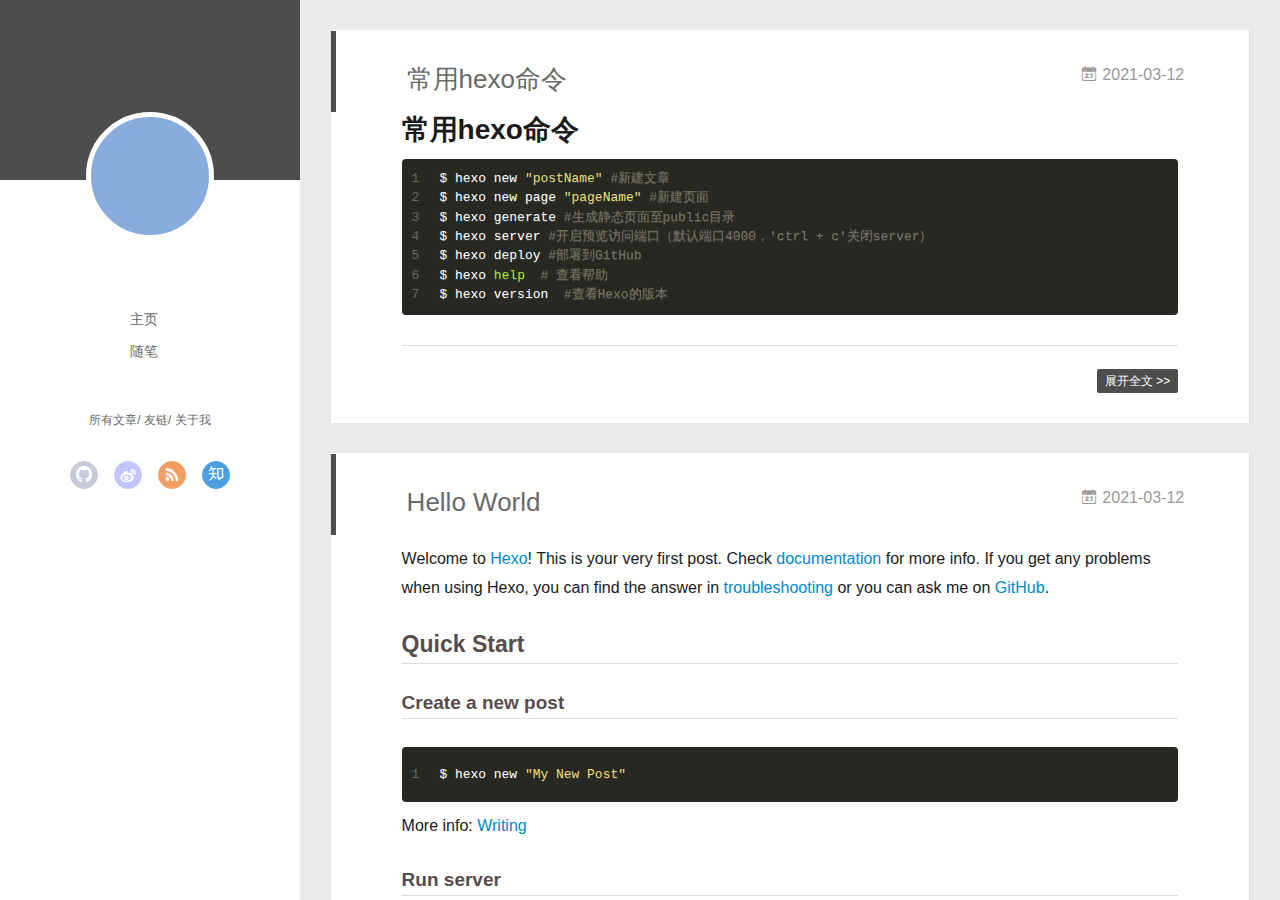
==== index.html @ e8be8449 "Site updated: 2021-03-12 11:46:08" ====
<!DOCTYPE html>
<html>
<head>
  <meta charset="utf-8">
  
  <meta name="renderer" content="webkit">
  <meta http-equiv="X-UA-Compatible" content="IE=edge" >
  <link rel="dns-prefetch" href="http://example.com">
  <title>Hexo</title>
  <meta name="viewport" content="width=device-width, initial-scale=1, maximum-scale=1">
  <meta property="og:type" content="website">
<meta property="og:title" content="Hexo">
<meta property="og:url" content="http://example.com/index.html">
<meta property="og:site_name" content="Hexo">
<meta property="og:locale" content="en_US">
<meta property="article:author" content="John Doe">
<meta name="twitter:card" content="summary">
  
    <link rel="alternative" href="/atom.xml" title="Hexo" type="application/atom+xml">
  
  
    <link rel="icon" href="/favicon.png">
  
  <link rel="stylesheet" type="text/css" href="/./main.0cf68a.css">
  <style type="text/css">
  
    #container.show {
      background: linear-gradient(200deg,#a0cfe4,#e8c37e);
    }
  </style>
  

  

<meta name="generator" content="Hexo 5.4.0"></head>

<body>
  <div id="container" q-class="show:isCtnShow">
    <canvas id="anm-canvas" class="anm-canvas"></canvas>
    <div class="left-col" q-class="show:isShow">
      
<div class="overlay" style="background: #4d4d4d"></div>
<div class="intrude-less">
	<header id="header" class="inner">
		<a href="/" class="profilepic">
			<img src="" class="js-avatar">
		</a>
		<hgroup>
		  <h1 class="header-author"><a href="/"></a></h1>
		</hgroup>
		

		<nav class="header-menu">
			<ul>
			
				<li><a href="/">主页</a></li>
	        
				<li><a href="/tags/%E9%9A%8F%E7%AC%94/">随笔</a></li>
	        
			</ul>
		</nav>
		<nav class="header-smart-menu">
    		
    			
    			<a q-on="click: openSlider(e, 'innerArchive')" href="javascript:void(0)">所有文章</a>
    			
            
    			
    			<a q-on="click: openSlider(e, 'friends')" href="javascript:void(0)">友链</a>
    			
            
    			
    			<a q-on="click: openSlider(e, 'aboutme')" href="javascript:void(0)">关于我</a>
    			
            
		</nav>
		<nav class="header-nav">
			<div class="social">
				
					<a class="github" target="_blank" href="#" title="github"><i class="icon-github"></i></a>
		        
					<a class="weibo" target="_blank" href="#" title="weibo"><i class="icon-weibo"></i></a>
		        
					<a class="rss" target="_blank" href="#" title="rss"><i class="icon-rss"></i></a>
		        
					<a class="zhihu" target="_blank" href="#" title="zhihu"><i class="icon-zhihu"></i></a>
		        
			</div>
		</nav>
	</header>		
</div>

    </div>
    <div class="mid-col" q-class="show:isShow,hide:isShow|isFalse">
      
<nav id="mobile-nav">
  	<div class="overlay js-overlay" style="background: #4d4d4d"></div>
	<div class="btnctn js-mobile-btnctn">
  		<div class="slider-trigger list" q-on="click: openSlider(e)"><i class="icon icon-sort"></i></div>
	</div>
	<div class="intrude-less">
		<header id="header" class="inner">
			<div class="profilepic">
				<img src="" class="js-avatar">
			</div>
			<hgroup>
			  <h1 class="header-author js-header-author"></h1>
			</hgroup>
			
			
			
				
			
				
			
			
			
			<nav class="header-nav">
				<div class="social">
					
						<a class="github" target="_blank" href="#" title="github"><i class="icon-github"></i></a>
			        
						<a class="weibo" target="_blank" href="#" title="weibo"><i class="icon-weibo"></i></a>
			        
						<a class="rss" target="_blank" href="#" title="rss"><i class="icon-rss"></i></a>
			        
						<a class="zhihu" target="_blank" href="#" title="zhihu"><i class="icon-zhihu"></i></a>
			        
				</div>
			</nav>

			<nav class="header-menu js-header-menu">
				<ul style="width: 50%">
				
				
					<li style="width: 50%"><a href="/">主页</a></li>
		        
					<li style="width: 50%"><a href="/tags/%E9%9A%8F%E7%AC%94/">随笔</a></li>
		        
				</ul>
			</nav>
		</header>				
	</div>
	<div class="mobile-mask" style="display:none" q-show="isShow"></div>
</nav>

      <div id="wrapper" class="body-wrap">
        <div class="menu-l">
          <div class="canvas-wrap">
            <canvas data-colors="#eaeaea" data-sectionHeight="100" data-contentId="js-content" id="myCanvas1" class="anm-canvas"></canvas>
          </div>
          <div id="js-content" class="content-ll">
            
  
    <article id="post-常用hexo命令" class="article article-type-post  article-index" itemscope itemprop="blogPost">
  <div class="article-inner">
    
      <header class="article-header">
        
  
    <h1 itemprop="name">
      <a class="article-title" href="/2021/03/12/%E5%B8%B8%E7%94%A8hexo%E5%91%BD%E4%BB%A4/">常用hexo命令</a>
    </h1>
  

        
        <a href="/2021/03/12/%E5%B8%B8%E7%94%A8hexo%E5%91%BD%E4%BB%A4/" class="archive-article-date">
  	<time datetime="2021-03-12T03:40:04.000Z" itemprop="datePublished"><i class="icon-calendar icon"></i>2021-03-12</time>
</a>
        
      </header>
    
    <div class="article-entry" itemprop="articleBody">
      
        <h1 id="常用hexo命令"><a href="#常用hexo命令" class="headerlink" title="常用hexo命令"></a>常用hexo命令</h1><figure class="highlight bash"><table><tr><td class="gutter"><pre><span class="line">1</span><br><span class="line">2</span><br><span class="line">3</span><br><span class="line">4</span><br><span class="line">5</span><br><span class="line">6</span><br><span class="line">7</span><br></pre></td><td class="code"><pre><span class="line">$ hexo new <span class="string">&quot;postName&quot;</span> <span class="comment">#新建文章</span></span><br><span class="line">$ hexo new page <span class="string">&quot;pageName&quot;</span> <span class="comment">#新建页面</span></span><br><span class="line">$ hexo generate <span class="comment">#生成静态页面至public目录</span></span><br><span class="line">$ hexo server <span class="comment">#开启预览访问端口（默认端口4000，&#x27;ctrl + c&#x27;关闭server）</span></span><br><span class="line">$ hexo deploy <span class="comment">#部署到GitHub</span></span><br><span class="line">$ hexo <span class="built_in">help</span>  <span class="comment"># 查看帮助</span></span><br><span class="line">$ hexo version  <span class="comment">#查看Hexo的版本</span></span><br></pre></td></tr></table></figure>


      

      
    </div>
    <div class="article-info article-info-index">
      
      
      

      
        <p class="article-more-link">
          <a class="article-more-a" href="/2021/03/12/%E5%B8%B8%E7%94%A8hexo%E5%91%BD%E4%BB%A4/">展开全文 >></a>
        </p>
      

      
      <div class="clearfix"></div>
    </div>
  </div>
</article>

<aside class="wrap-side-operation">
    <div class="mod-side-operation">
        
        <div class="jump-container" id="js-jump-container" style="display:none;">
            <a href="javascript:void(0)" class="mod-side-operation__jump-to-top">
                <i class="icon-font icon-back"></i>
            </a>
            <div id="js-jump-plan-container" class="jump-plan-container" style="top: -11px;">
                <i class="icon-font icon-plane jump-plane"></i>
            </div>
        </div>
        
        
    </div>
</aside>




  
    <article id="post-hello-world" class="article article-type-post  article-index" itemscope itemprop="blogPost">
  <div class="article-inner">
    
      <header class="article-header">
        
  
    <h1 itemprop="name">
      <a class="article-title" href="/2021/03/12/hello-world/">Hello World</a>
    </h1>
  

        
        <a href="/2021/03/12/hello-world/" class="archive-article-date">
  	<time datetime="2021-03-12T03:16:41.531Z" itemprop="datePublished"><i class="icon-calendar icon"></i>2021-03-12</time>
</a>
        
      </header>
    
    <div class="article-entry" itemprop="articleBody">
      
        <p>Welcome to <a target="_blank" rel="noopener" href="https://hexo.io/">Hexo</a>! This is your very first post. Check <a target="_blank" rel="noopener" href="https://hexo.io/docs/">documentation</a> for more info. If you get any problems when using Hexo, you can find the answer in <a target="_blank" rel="noopener" href="https://hexo.io/docs/troubleshooting.html">troubleshooting</a> or you can ask me on <a target="_blank" rel="noopener" href="https://github.com/hexojs/hexo/issues">GitHub</a>.</p>
<h2 id="Quick-Start"><a href="#Quick-Start" class="headerlink" title="Quick Start"></a>Quick Start</h2><h3 id="Create-a-new-post"><a href="#Create-a-new-post" class="headerlink" title="Create a new post"></a>Create a new post</h3><figure class="highlight bash"><table><tr><td class="gutter"><pre><span class="line">1</span><br></pre></td><td class="code"><pre><span class="line">$ hexo new <span class="string">&quot;My New Post&quot;</span></span><br></pre></td></tr></table></figure>

<p>More info: <a target="_blank" rel="noopener" href="https://hexo.io/docs/writing.html">Writing</a></p>
<h3 id="Run-server"><a href="#Run-server" class="headerlink" title="Run server"></a>Run server</h3><figure class="highlight bash"><table><tr><td class="gutter"><pre><span class="line">1</span><br></pre></td><td class="code"><pre><span class="line">$ hexo server</span><br></pre></td></tr></table></figure>

<p>More info: <a target="_blank" rel="noopener" href="https://hexo.io/docs/server.html">Server</a></p>
<h3 id="Generate-static-files"><a href="#Generate-static-files" class="headerlink" title="Generate static files"></a>Generate static files</h3><figure class="highlight bash"><table><tr><td class="gutter"><pre><span class="line">1</span><br></pre></td><td class="code"><pre><span class="line">$ hexo generate</span><br></pre></td></tr></table></figure>

<p>More info: <a target="_blank" rel="noopener" href="https://hexo.io/docs/generating.html">Generating</a></p>
<h3 id="Deploy-to-remote-sites"><a href="#Deploy-to-remote-sites" class="headerlink" title="Deploy to remote sites"></a>Deploy to remote sites</h3><figure class="highlight bash"><table><tr><td class="gutter"><pre><span class="line">1</span><br></pre></td><td class="code"><pre><span class="line">$ hexo deploy</span><br></pre></td></tr></table></figure>

<p>More info: <a target="_blank" rel="noopener" href="https://hexo.io/docs/one-command-deployment.html">Deployment</a></p>

      

      
    </div>
    <div class="article-info article-info-index">
      
      
      

      
        <p class="article-more-link">
          <a class="article-more-a" href="/2021/03/12/hello-world/">展开全文 >></a>
        </p>
      

      
      <div class="clearfix"></div>
    </div>
  </div>
</article>

<aside class="wrap-side-operation">
    <div class="mod-side-operation">
        
        <div class="jump-container" id="js-jump-container" style="display:none;">
            <a href="javascript:void(0)" class="mod-side-operation__jump-to-top">
                <i class="icon-font icon-back"></i>
            </a>
            <div id="js-jump-plan-container" class="jump-plan-container" style="top: -11px;">
                <i class="icon-font icon-plane jump-plane"></i>
            </div>
        </div>
        
        
    </div>
</aside>




  
  


          </div>
        </div>
      </div>
      <footer id="footer">
  <div class="outer">
    <div id="footer-info">
    	<div class="footer-left">
    		&copy; 2021 John Doe
    	</div>
      	<div class="footer-right">
      		<a href="http://hexo.io/" target="_blank">Hexo</a>  Theme <a href="https://github.com/litten/hexo-theme-yilia" target="_blank">Yilia</a> by Litten
      	</div>
    </div>
  </div>
</footer>
    </div>
    <script>
	var yiliaConfig = {
		mathjax: false,
		isHome: true,
		isPost: false,
		isArchive: false,
		isTag: false,
		isCategory: false,
		open_in_new: false,
		toc_hide_index: true,
		root: "/",
		innerArchive: true,
		showTags: false
	}
</script>

<script>!function(t){function n(e){if(r[e])return r[e].exports;var i=r[e]={exports:{},id:e,loaded:!1};return t[e].call(i.exports,i,i.exports,n),i.loaded=!0,i.exports}var r={};n.m=t,n.c=r,n.p="./",n(0)}([function(t,n,r){r(195),t.exports=r(191)},function(t,n,r){var e=r(3),i=r(52),o=r(27),u=r(28),c=r(53),f="prototype",a=function(t,n,r){var s,l,h,v,p=t&a.F,d=t&a.G,y=t&a.S,g=t&a.P,b=t&a.B,m=d?e:y?e[n]||(e[n]={}):(e[n]||{})[f],x=d?i:i[n]||(i[n]={}),w=x[f]||(x[f]={});d&&(r=n);for(s in r)l=!p&&m&&void 0!==m[s],h=(l?m:r)[s],v=b&&l?c(h,e):g&&"function"==typeof h?c(Function.call,h):h,m&&u(m,s,h,t&a.U),x[s]!=h&&o(x,s,v),g&&w[s]!=h&&(w[s]=h)};e.core=i,a.F=1,a.G=2,a.S=4,a.P=8,a.B=16,a.W=32,a.U=64,a.R=128,t.exports=a},function(t,n,r){var e=r(6);t.exports=function(t){if(!e(t))throw TypeError(t+" is not an object!");return t}},function(t,n){var r=t.exports="undefined"!=typeof window&&window.Math==Math?window:"undefined"!=typeof self&&self.Math==Math?self:Function("return this")();"number"==typeof __g&&(__g=r)},function(t,n){t.exports=function(t){try{return!!t()}catch(t){return!0}}},function(t,n){var r=t.exports="undefined"!=typeof window&&window.Math==Math?window:"undefined"!=typeof self&&self.Math==Math?self:Function("return this")();"number"==typeof __g&&(__g=r)},function(t,n){t.exports=function(t){return"object"==typeof t?null!==t:"function"==typeof t}},function(t,n,r){var e=r(126)("wks"),i=r(76),o=r(3).Symbol,u="function"==typeof o;(t.exports=function(t){return e[t]||(e[t]=u&&o[t]||(u?o:i)("Symbol."+t))}).store=e},function(t,n){var r={}.hasOwnProperty;t.exports=function(t,n){return r.call(t,n)}},function(t,n,r){var e=r(94),i=r(33);t.exports=function(t){return e(i(t))}},function(t,n,r){t.exports=!r(4)(function(){return 7!=Object.defineProperty({},"a",{get:function(){return 7}}).a})},function(t,n,r){var e=r(2),i=r(167),o=r(50),u=Object.defineProperty;n.f=r(10)?Object.defineProperty:function(t,n,r){if(e(t),n=o(n,!0),e(r),i)try{return u(t,n,r)}catch(t){}if("get"in r||"set"in r)throw TypeError("Accessors not supported!");return"value"in r&&(t[n]=r.value),t}},function(t,n,r){t.exports=!r(18)(function(){return 7!=Object.defineProperty({},"a",{get:function(){return 7}}).a})},function(t,n,r){var e=r(14),i=r(22);t.exports=r(12)?function(t,n,r){return e.f(t,n,i(1,r))}:function(t,n,r){return t[n]=r,t}},function(t,n,r){var e=r(20),i=r(58),o=r(42),u=Object.defineProperty;n.f=r(12)?Object.defineProperty:function(t,n,r){if(e(t),n=o(n,!0),e(r),i)try{return u(t,n,r)}catch(t){}if("get"in r||"set"in r)throw TypeError("Accessors not supported!");return"value"in r&&(t[n]=r.value),t}},function(t,n,r){var e=r(40)("wks"),i=r(23),o=r(5).Symbol,u="function"==typeof o;(t.exports=function(t){return e[t]||(e[t]=u&&o[t]||(u?o:i)("Symbol."+t))}).store=e},function(t,n,r){var e=r(67),i=Math.min;t.exports=function(t){return t>0?i(e(t),9007199254740991):0}},function(t,n,r){var e=r(46);t.exports=function(t){return Object(e(t))}},function(t,n){t.exports=function(t){try{return!!t()}catch(t){return!0}}},function(t,n,r){var e=r(63),i=r(34);t.exports=Object.keys||function(t){return e(t,i)}},function(t,n,r){var e=r(21);t.exports=function(t){if(!e(t))throw TypeError(t+" is not an object!");return t}},function(t,n){t.exports=function(t){return"object"==typeof t?null!==t:"function"==typeof t}},function(t,n){t.exports=function(t,n){return{enumerable:!(1&t),configurable:!(2&t),writable:!(4&t),value:n}}},function(t,n){var r=0,e=Math.random();t.exports=function(t){return"Symbol(".concat(void 0===t?"":t,")_",(++r+e).toString(36))}},function(t,n){var r={}.hasOwnProperty;t.exports=function(t,n){return r.call(t,n)}},function(t,n){var r=t.exports={version:"2.4.0"};"number"==typeof __e&&(__e=r)},function(t,n){t.exports=function(t){if("function"!=typeof t)throw TypeError(t+" is not a function!");return t}},function(t,n,r){var e=r(11),i=r(66);t.exports=r(10)?function(t,n,r){return e.f(t,n,i(1,r))}:function(t,n,r){return t[n]=r,t}},function(t,n,r){var e=r(3),i=r(27),o=r(24),u=r(76)("src"),c="toString",f=Function[c],a=(""+f).split(c);r(52).inspectSource=function(t){return f.call(t)},(t.exports=function(t,n,r,c){var f="function"==typeof r;f&&(o(r,"name")||i(r,"name",n)),t[n]!==r&&(f&&(o(r,u)||i(r,u,t[n]?""+t[n]:a.join(String(n)))),t===e?t[n]=r:c?t[n]?t[n]=r:i(t,n,r):(delete t[n],i(t,n,r)))})(Function.prototype,c,function(){return"function"==typeof this&&this[u]||f.call(this)})},function(t,n,r){var e=r(1),i=r(4),o=r(46),u=function(t,n,r,e){var i=String(o(t)),u="<"+n;return""!==r&&(u+=" "+r+'="'+String(e).replace(/"/g,"&quot;")+'"'),u+">"+i+"</"+n+">"};t.exports=function(t,n){var r={};r[t]=n(u),e(e.P+e.F*i(function(){var n=""[t]('"');return n!==n.toLowerCase()||n.split('"').length>3}),"String",r)}},function(t,n,r){var e=r(115),i=r(46);t.exports=function(t){return e(i(t))}},function(t,n,r){var e=r(116),i=r(66),o=r(30),u=r(50),c=r(24),f=r(167),a=Object.getOwnPropertyDescriptor;n.f=r(10)?a:function(t,n){if(t=o(t),n=u(n,!0),f)try{return a(t,n)}catch(t){}if(c(t,n))return i(!e.f.call(t,n),t[n])}},function(t,n,r){var e=r(24),i=r(17),o=r(145)("IE_PROTO"),u=Object.prototype;t.exports=Object.getPrototypeOf||function(t){return t=i(t),e(t,o)?t[o]:"function"==typeof t.constructor&&t instanceof t.constructor?t.constructor.prototype:t instanceof Object?u:null}},function(t,n){t.exports=function(t){if(void 0==t)throw TypeError("Can't call method on  "+t);return t}},function(t,n){t.exports="constructor,hasOwnProperty,isPrototypeOf,propertyIsEnumerable,toLocaleString,toString,valueOf".split(",")},function(t,n){t.exports={}},function(t,n){t.exports=!0},function(t,n){n.f={}.propertyIsEnumerable},function(t,n,r){var e=r(14).f,i=r(8),o=r(15)("toStringTag");t.exports=function(t,n,r){t&&!i(t=r?t:t.prototype,o)&&e(t,o,{configurable:!0,value:n})}},function(t,n,r){var e=r(40)("keys"),i=r(23);t.exports=function(t){return e[t]||(e[t]=i(t))}},function(t,n,r){var e=r(5),i="__core-js_shared__",o=e[i]||(e[i]={});t.exports=function(t){return o[t]||(o[t]={})}},function(t,n){var r=Math.ceil,e=Math.floor;t.exports=function(t){return isNaN(t=+t)?0:(t>0?e:r)(t)}},function(t,n,r){var e=r(21);t.exports=function(t,n){if(!e(t))return t;var r,i;if(n&&"function"==typeof(r=t.toString)&&!e(i=r.call(t)))return i;if("function"==typeof(r=t.valueOf)&&!e(i=r.call(t)))return i;if(!n&&"function"==typeof(r=t.toString)&&!e(i=r.call(t)))return i;throw TypeError("Can't convert object to primitive value")}},function(t,n,r){var e=r(5),i=r(25),o=r(36),u=r(44),c=r(14).f;t.exports=function(t){var n=i.Symbol||(i.Symbol=o?{}:e.Symbol||{});"_"==t.charAt(0)||t in n||c(n,t,{value:u.f(t)})}},function(t,n,r){n.f=r(15)},function(t,n){var r={}.toString;t.exports=function(t){return r.call(t).slice(8,-1)}},function(t,n){t.exports=function(t){if(void 0==t)throw TypeError("Can't call method on  "+t);return t}},function(t,n,r){var e=r(4);t.exports=function(t,n){return!!t&&e(function(){n?t.call(null,function(){},1):t.call(null)})}},function(t,n,r){var e=r(53),i=r(115),o=r(17),u=r(16),c=r(203);t.exports=function(t,n){var r=1==t,f=2==t,a=3==t,s=4==t,l=6==t,h=5==t||l,v=n||c;return function(n,c,p){for(var d,y,g=o(n),b=i(g),m=e(c,p,3),x=u(b.length),w=0,S=r?v(n,x):f?v(n,0):void 0;x>w;w++)if((h||w in b)&&(d=b[w],y=m(d,w,g),t))if(r)S[w]=y;else if(y)switch(t){case 3:return!0;case 5:return d;case 6:return w;case 2:S.push(d)}else if(s)return!1;return l?-1:a||s?s:S}}},function(t,n,r){var e=r(1),i=r(52),o=r(4);t.exports=function(t,n){var r=(i.Object||{})[t]||Object[t],u={};u[t]=n(r),e(e.S+e.F*o(function(){r(1)}),"Object",u)}},function(t,n,r){var e=r(6);t.exports=function(t,n){if(!e(t))return t;var r,i;if(n&&"function"==typeof(r=t.toString)&&!e(i=r.call(t)))return i;if("function"==typeof(r=t.valueOf)&&!e(i=r.call(t)))return i;if(!n&&"function"==typeof(r=t.toString)&&!e(i=r.call(t)))return i;throw TypeError("Can't convert object to primitive value")}},function(t,n,r){var e=r(5),i=r(25),o=r(91),u=r(13),c="prototype",f=function(t,n,r){var a,s,l,h=t&f.F,v=t&f.G,p=t&f.S,d=t&f.P,y=t&f.B,g=t&f.W,b=v?i:i[n]||(i[n]={}),m=b[c],x=v?e:p?e[n]:(e[n]||{})[c];v&&(r=n);for(a in r)(s=!h&&x&&void 0!==x[a])&&a in b||(l=s?x[a]:r[a],b[a]=v&&"function"!=typeof x[a]?r[a]:y&&s?o(l,e):g&&x[a]==l?function(t){var n=function(n,r,e){if(this instanceof t){switch(arguments.length){case 0:return new t;case 1:return new t(n);case 2:return new t(n,r)}return new t(n,r,e)}return t.apply(this,arguments)};return n[c]=t[c],n}(l):d&&"function"==typeof l?o(Function.call,l):l,d&&((b.virtual||(b.virtual={}))[a]=l,t&f.R&&m&&!m[a]&&u(m,a,l)))};f.F=1,f.G=2,f.S=4,f.P=8,f.B=16,f.W=32,f.U=64,f.R=128,t.exports=f},function(t,n){var r=t.exports={version:"2.4.0"};"number"==typeof __e&&(__e=r)},function(t,n,r){var e=r(26);t.exports=function(t,n,r){if(e(t),void 0===n)return t;switch(r){case 1:return function(r){return t.call(n,r)};case 2:return function(r,e){return t.call(n,r,e)};case 3:return function(r,e,i){return t.call(n,r,e,i)}}return function(){return t.apply(n,arguments)}}},function(t,n,r){var e=r(183),i=r(1),o=r(126)("metadata"),u=o.store||(o.store=new(r(186))),c=function(t,n,r){var i=u.get(t);if(!i){if(!r)return;u.set(t,i=new e)}var o=i.get(n);if(!o){if(!r)return;i.set(n,o=new e)}return o},f=function(t,n,r){var e=c(n,r,!1);return void 0!==e&&e.has(t)},a=function(t,n,r){var e=c(n,r,!1);return void 0===e?void 0:e.get(t)},s=function(t,n,r,e){c(r,e,!0).set(t,n)},l=function(t,n){var r=c(t,n,!1),e=[];return r&&r.forEach(function(t,n){e.push(n)}),e},h=function(t){return void 0===t||"symbol"==typeof t?t:String(t)},v=function(t){i(i.S,"Reflect",t)};t.exports={store:u,map:c,has:f,get:a,set:s,keys:l,key:h,exp:v}},function(t,n,r){"use strict";if(r(10)){var e=r(69),i=r(3),o=r(4),u=r(1),c=r(127),f=r(152),a=r(53),s=r(68),l=r(66),h=r(27),v=r(73),p=r(67),d=r(16),y=r(75),g=r(50),b=r(24),m=r(180),x=r(114),w=r(6),S=r(17),_=r(137),O=r(70),E=r(32),P=r(71).f,j=r(154),F=r(76),M=r(7),A=r(48),N=r(117),T=r(146),I=r(155),k=r(80),L=r(123),R=r(74),C=r(130),D=r(160),U=r(11),W=r(31),G=U.f,B=W.f,V=i.RangeError,z=i.TypeError,q=i.Uint8Array,K="ArrayBuffer",J="Shared"+K,Y="BYTES_PER_ELEMENT",H="prototype",$=Array[H],X=f.ArrayBuffer,Q=f.DataView,Z=A(0),tt=A(2),nt=A(3),rt=A(4),et=A(5),it=A(6),ot=N(!0),ut=N(!1),ct=I.values,ft=I.keys,at=I.entries,st=$.lastIndexOf,lt=$.reduce,ht=$.reduceRight,vt=$.join,pt=$.sort,dt=$.slice,yt=$.toString,gt=$.toLocaleString,bt=M("iterator"),mt=M("toStringTag"),xt=F("typed_constructor"),wt=F("def_constructor"),St=c.CONSTR,_t=c.TYPED,Ot=c.VIEW,Et="Wrong length!",Pt=A(1,function(t,n){return Tt(T(t,t[wt]),n)}),jt=o(function(){return 1===new q(new Uint16Array([1]).buffer)[0]}),Ft=!!q&&!!q[H].set&&o(function(){new q(1).set({})}),Mt=function(t,n){if(void 0===t)throw z(Et);var r=+t,e=d(t);if(n&&!m(r,e))throw V(Et);return e},At=function(t,n){var r=p(t);if(r<0||r%n)throw V("Wrong offset!");return r},Nt=function(t){if(w(t)&&_t in t)return t;throw z(t+" is not a typed array!")},Tt=function(t,n){if(!(w(t)&&xt in t))throw z("It is not a typed array constructor!");return new t(n)},It=function(t,n){return kt(T(t,t[wt]),n)},kt=function(t,n){for(var r=0,e=n.length,i=Tt(t,e);e>r;)i[r]=n[r++];return i},Lt=function(t,n,r){G(t,n,{get:function(){return this._d[r]}})},Rt=function(t){var n,r,e,i,o,u,c=S(t),f=arguments.length,s=f>1?arguments[1]:void 0,l=void 0!==s,h=j(c);if(void 0!=h&&!_(h)){for(u=h.call(c),e=[],n=0;!(o=u.next()).done;n++)e.push(o.value);c=e}for(l&&f>2&&(s=a(s,arguments[2],2)),n=0,r=d(c.length),i=Tt(this,r);r>n;n++)i[n]=l?s(c[n],n):c[n];return i},Ct=function(){for(var t=0,n=arguments.length,r=Tt(this,n);n>t;)r[t]=arguments[t++];return r},Dt=!!q&&o(function(){gt.call(new q(1))}),Ut=function(){return gt.apply(Dt?dt.call(Nt(this)):Nt(this),arguments)},Wt={copyWithin:function(t,n){return D.call(Nt(this),t,n,arguments.length>2?arguments[2]:void 0)},every:function(t){return rt(Nt(this),t,arguments.length>1?arguments[1]:void 0)},fill:function(t){return C.apply(Nt(this),arguments)},filter:function(t){return It(this,tt(Nt(this),t,arguments.length>1?arguments[1]:void 0))},find:function(t){return et(Nt(this),t,arguments.length>1?arguments[1]:void 0)},findIndex:function(t){return it(Nt(this),t,arguments.length>1?arguments[1]:void 0)},forEach:function(t){Z(Nt(this),t,arguments.length>1?arguments[1]:void 0)},indexOf:function(t){return ut(Nt(this),t,arguments.length>1?arguments[1]:void 0)},includes:function(t){return ot(Nt(this),t,arguments.length>1?arguments[1]:void 0)},join:function(t){return vt.apply(Nt(this),arguments)},lastIndexOf:function(t){return st.apply(Nt(this),arguments)},map:function(t){return Pt(Nt(this),t,arguments.length>1?arguments[1]:void 0)},reduce:function(t){return lt.apply(Nt(this),arguments)},reduceRight:function(t){return ht.apply(Nt(this),arguments)},reverse:function(){for(var t,n=this,r=Nt(n).length,e=Math.floor(r/2),i=0;i<e;)t=n[i],n[i++]=n[--r],n[r]=t;return n},some:function(t){return nt(Nt(this),t,arguments.length>1?arguments[1]:void 0)},sort:function(t){return pt.call(Nt(this),t)},subarray:function(t,n){var r=Nt(this),e=r.length,i=y(t,e);return new(T(r,r[wt]))(r.buffer,r.byteOffset+i*r.BYTES_PER_ELEMENT,d((void 0===n?e:y(n,e))-i))}},Gt=function(t,n){return It(this,dt.call(Nt(this),t,n))},Bt=function(t){Nt(this);var n=At(arguments[1],1),r=this.length,e=S(t),i=d(e.length),o=0;if(i+n>r)throw V(Et);for(;o<i;)this[n+o]=e[o++]},Vt={entries:function(){return at.call(Nt(this))},keys:function(){return ft.call(Nt(this))},values:function(){return ct.call(Nt(this))}},zt=function(t,n){return w(t)&&t[_t]&&"symbol"!=typeof n&&n in t&&String(+n)==String(n)},qt=function(t,n){return zt(t,n=g(n,!0))?l(2,t[n]):B(t,n)},Kt=function(t,n,r){return!(zt(t,n=g(n,!0))&&w(r)&&b(r,"value"))||b(r,"get")||b(r,"set")||r.configurable||b(r,"writable")&&!r.writable||b(r,"enumerable")&&!r.enumerable?G(t,n,r):(t[n]=r.value,t)};St||(W.f=qt,U.f=Kt),u(u.S+u.F*!St,"Object",{getOwnPropertyDescriptor:qt,defineProperty:Kt}),o(function(){yt.call({})})&&(yt=gt=function(){return vt.call(this)});var Jt=v({},Wt);v(Jt,Vt),h(Jt,bt,Vt.values),v(Jt,{slice:Gt,set:Bt,constructor:function(){},toString:yt,toLocaleString:Ut}),Lt(Jt,"buffer","b"),Lt(Jt,"byteOffset","o"),Lt(Jt,"byteLength","l"),Lt(Jt,"length","e"),G(Jt,mt,{get:function(){return this[_t]}}),t.exports=function(t,n,r,f){f=!!f;var a=t+(f?"Clamped":"")+"Array",l="Uint8Array"!=a,v="get"+t,p="set"+t,y=i[a],g=y||{},b=y&&E(y),m=!y||!c.ABV,S={},_=y&&y[H],j=function(t,r){var e=t._d;return e.v[v](r*n+e.o,jt)},F=function(t,r,e){var i=t._d;f&&(e=(e=Math.round(e))<0?0:e>255?255:255&e),i.v[p](r*n+i.o,e,jt)},M=function(t,n){G(t,n,{get:function(){return j(this,n)},set:function(t){return F(this,n,t)},enumerable:!0})};m?(y=r(function(t,r,e,i){s(t,y,a,"_d");var o,u,c,f,l=0,v=0;if(w(r)){if(!(r instanceof X||(f=x(r))==K||f==J))return _t in r?kt(y,r):Rt.call(y,r);o=r,v=At(e,n);var p=r.byteLength;if(void 0===i){if(p%n)throw V(Et);if((u=p-v)<0)throw V(Et)}else if((u=d(i)*n)+v>p)throw V(Et);c=u/n}else c=Mt(r,!0),u=c*n,o=new X(u);for(h(t,"_d",{b:o,o:v,l:u,e:c,v:new Q(o)});l<c;)M(t,l++)}),_=y[H]=O(Jt),h(_,"constructor",y)):L(function(t){new y(null),new y(t)},!0)||(y=r(function(t,r,e,i){s(t,y,a);var o;return w(r)?r instanceof X||(o=x(r))==K||o==J?void 0!==i?new g(r,At(e,n),i):void 0!==e?new g(r,At(e,n)):new g(r):_t in r?kt(y,r):Rt.call(y,r):new g(Mt(r,l))}),Z(b!==Function.prototype?P(g).concat(P(b)):P(g),function(t){t in y||h(y,t,g[t])}),y[H]=_,e||(_.constructor=y));var A=_[bt],N=!!A&&("values"==A.name||void 0==A.name),T=Vt.values;h(y,xt,!0),h(_,_t,a),h(_,Ot,!0),h(_,wt,y),(f?new y(1)[mt]==a:mt in _)||G(_,mt,{get:function(){return a}}),S[a]=y,u(u.G+u.W+u.F*(y!=g),S),u(u.S,a,{BYTES_PER_ELEMENT:n,from:Rt,of:Ct}),Y in _||h(_,Y,n),u(u.P,a,Wt),R(a),u(u.P+u.F*Ft,a,{set:Bt}),u(u.P+u.F*!N,a,Vt),u(u.P+u.F*(_.toString!=yt),a,{toString:yt}),u(u.P+u.F*o(function(){new y(1).slice()}),a,{slice:Gt}),u(u.P+u.F*(o(function(){return[1,2].toLocaleString()!=new y([1,2]).toLocaleString()})||!o(function(){_.toLocaleString.call([1,2])})),a,{toLocaleString:Ut}),k[a]=N?A:T,e||N||h(_,bt,T)}}else t.exports=function(){}},function(t,n){var r={}.toString;t.exports=function(t){return r.call(t).slice(8,-1)}},function(t,n,r){var e=r(21),i=r(5).document,o=e(i)&&e(i.createElement);t.exports=function(t){return o?i.createElement(t):{}}},function(t,n,r){t.exports=!r(12)&&!r(18)(function(){return 7!=Object.defineProperty(r(57)("div"),"a",{get:function(){return 7}}).a})},function(t,n,r){"use strict";var e=r(36),i=r(51),o=r(64),u=r(13),c=r(8),f=r(35),a=r(96),s=r(38),l=r(103),h=r(15)("iterator"),v=!([].keys&&"next"in[].keys()),p="keys",d="values",y=function(){return this};t.exports=function(t,n,r,g,b,m,x){a(r,n,g);var w,S,_,O=function(t){if(!v&&t in F)return F[t];switch(t){case p:case d:return function(){return new r(this,t)}}return function(){return new r(this,t)}},E=n+" Iterator",P=b==d,j=!1,F=t.prototype,M=F[h]||F["@@iterator"]||b&&F[b],A=M||O(b),N=b?P?O("entries"):A:void 0,T="Array"==n?F.entries||M:M;if(T&&(_=l(T.call(new t)))!==Object.prototype&&(s(_,E,!0),e||c(_,h)||u(_,h,y)),P&&M&&M.name!==d&&(j=!0,A=function(){return M.call(this)}),e&&!x||!v&&!j&&F[h]||u(F,h,A),f[n]=A,f[E]=y,b)if(w={values:P?A:O(d),keys:m?A:O(p),entries:N},x)for(S in w)S in F||o(F,S,w[S]);else i(i.P+i.F*(v||j),n,w);return w}},function(t,n,r){var e=r(20),i=r(100),o=r(34),u=r(39)("IE_PROTO"),c=function(){},f="prototype",a=function(){var t,n=r(57)("iframe"),e=o.length;for(n.style.display="none",r(93).appendChild(n),n.src="javascript:",t=n.contentWindow.document,t.open(),t.write("<script>document.F=Object<\/script>"),t.close(),a=t.F;e--;)delete a[f][o[e]];return a()};t.exports=Object.create||function(t,n){var r;return null!==t?(c[f]=e(t),r=new c,c[f]=null,r[u]=t):r=a(),void 0===n?r:i(r,n)}},function(t,n,r){var e=r(63),i=r(34).concat("length","prototype");n.f=Object.getOwnPropertyNames||function(t){return e(t,i)}},function(t,n){n.f=Object.getOwnPropertySymbols},function(t,n,r){var e=r(8),i=r(9),o=r(90)(!1),u=r(39)("IE_PROTO");t.exports=function(t,n){var r,c=i(t),f=0,a=[];for(r in c)r!=u&&e(c,r)&&a.push(r);for(;n.length>f;)e(c,r=n[f++])&&(~o(a,r)||a.push(r));return a}},function(t,n,r){t.exports=r(13)},function(t,n,r){var e=r(76)("meta"),i=r(6),o=r(24),u=r(11).f,c=0,f=Object.isExtensible||function(){return!0},a=!r(4)(function(){return f(Object.preventExtensions({}))}),s=function(t){u(t,e,{value:{i:"O"+ ++c,w:{}}})},l=function(t,n){if(!i(t))return"symbol"==typeof t?t:("string"==typeof t?"S":"P")+t;if(!o(t,e)){if(!f(t))return"F";if(!n)return"E";s(t)}return t[e].i},h=function(t,n){if(!o(t,e)){if(!f(t))return!0;if(!n)return!1;s(t)}return t[e].w},v=function(t){return a&&p.NEED&&f(t)&&!o(t,e)&&s(t),t},p=t.exports={KEY:e,NEED:!1,fastKey:l,getWeak:h,onFreeze:v}},function(t,n){t.exports=function(t,n){return{enumerable:!(1&t),configurable:!(2&t),writable:!(4&t),value:n}}},function(t,n){var r=Math.ceil,e=Math.floor;t.exports=function(t){return isNaN(t=+t)?0:(t>0?e:r)(t)}},function(t,n){t.exports=function(t,n,r,e){if(!(t instanceof n)||void 0!==e&&e in t)throw TypeError(r+": incorrect invocation!");return t}},function(t,n){t.exports=!1},function(t,n,r){var e=r(2),i=r(173),o=r(133),u=r(145)("IE_PROTO"),c=function(){},f="prototype",a=function(){var t,n=r(132)("iframe"),e=o.length;for(n.style.display="none",r(135).appendChild(n),n.src="javascript:",t=n.contentWindow.document,t.open(),t.write("<script>document.F=Object<\/script>"),t.close(),a=t.F;e--;)delete a[f][o[e]];return a()};t.exports=Object.create||function(t,n){var r;return null!==t?(c[f]=e(t),r=new c,c[f]=null,r[u]=t):r=a(),void 0===n?r:i(r,n)}},function(t,n,r){var e=r(175),i=r(133).concat("length","prototype");n.f=Object.getOwnPropertyNames||function(t){return e(t,i)}},function(t,n,r){var e=r(175),i=r(133);t.exports=Object.keys||function(t){return e(t,i)}},function(t,n,r){var e=r(28);t.exports=function(t,n,r){for(var i in n)e(t,i,n[i],r);return t}},function(t,n,r){"use strict";var e=r(3),i=r(11),o=r(10),u=r(7)("species");t.exports=function(t){var n=e[t];o&&n&&!n[u]&&i.f(n,u,{configurable:!0,get:function(){return this}})}},function(t,n,r){var e=r(67),i=Math.max,o=Math.min;t.exports=function(t,n){return t=e(t),t<0?i(t+n,0):o(t,n)}},function(t,n){var r=0,e=Math.random();t.exports=function(t){return"Symbol(".concat(void 0===t?"":t,")_",(++r+e).toString(36))}},function(t,n,r){var e=r(33);t.exports=function(t){return Object(e(t))}},function(t,n,r){var e=r(7)("unscopables"),i=Array.prototype;void 0==i[e]&&r(27)(i,e,{}),t.exports=function(t){i[e][t]=!0}},function(t,n,r){var e=r(53),i=r(169),o=r(137),u=r(2),c=r(16),f=r(154),a={},s={},n=t.exports=function(t,n,r,l,h){var v,p,d,y,g=h?function(){return t}:f(t),b=e(r,l,n?2:1),m=0;if("function"!=typeof g)throw TypeError(t+" is not iterable!");if(o(g)){for(v=c(t.length);v>m;m++)if((y=n?b(u(p=t[m])[0],p[1]):b(t[m]))===a||y===s)return y}else for(d=g.call(t);!(p=d.next()).done;)if((y=i(d,b,p.value,n))===a||y===s)return y};n.BREAK=a,n.RETURN=s},function(t,n){t.exports={}},function(t,n,r){var e=r(11).f,i=r(24),o=r(7)("toStringTag");t.exports=function(t,n,r){t&&!i(t=r?t:t.prototype,o)&&e(t,o,{configurable:!0,value:n})}},function(t,n,r){var e=r(1),i=r(46),o=r(4),u=r(150),c="["+u+"]",f="​",a=RegExp("^"+c+c+"*"),s=RegExp(c+c+"*$"),l=function(t,n,r){var i={},c=o(function(){return!!u[t]()||f[t]()!=f}),a=i[t]=c?n(h):u[t];r&&(i[r]=a),e(e.P+e.F*c,"String",i)},h=l.trim=function(t,n){return t=String(i(t)),1&n&&(t=t.replace(a,"")),2&n&&(t=t.replace(s,"")),t};t.exports=l},function(t,n,r){t.exports={default:r(86),__esModule:!0}},function(t,n,r){t.exports={default:r(87),__esModule:!0}},function(t,n,r){"use strict";function e(t){return t&&t.__esModule?t:{default:t}}n.__esModule=!0;var i=r(84),o=e(i),u=r(83),c=e(u),f="function"==typeof c.default&&"symbol"==typeof o.default?function(t){return typeof t}:function(t){return t&&"function"==typeof c.default&&t.constructor===c.default&&t!==c.default.prototype?"symbol":typeof t};n.default="function"==typeof c.default&&"symbol"===f(o.default)?function(t){return void 0===t?"undefined":f(t)}:function(t){return t&&"function"==typeof c.default&&t.constructor===c.default&&t!==c.default.prototype?"symbol":void 0===t?"undefined":f(t)}},function(t,n,r){r(110),r(108),r(111),r(112),t.exports=r(25).Symbol},function(t,n,r){r(109),r(113),t.exports=r(44).f("iterator")},function(t,n){t.exports=function(t){if("function"!=typeof t)throw TypeError(t+" is not a function!");return t}},function(t,n){t.exports=function(){}},function(t,n,r){var e=r(9),i=r(106),o=r(105);t.exports=function(t){return function(n,r,u){var c,f=e(n),a=i(f.length),s=o(u,a);if(t&&r!=r){for(;a>s;)if((c=f[s++])!=c)return!0}else for(;a>s;s++)if((t||s in f)&&f[s]===r)return t||s||0;return!t&&-1}}},function(t,n,r){var e=r(88);t.exports=function(t,n,r){if(e(t),void 0===n)return t;switch(r){case 1:return function(r){return t.call(n,r)};case 2:return function(r,e){return t.call(n,r,e)};case 3:return function(r,e,i){return t.call(n,r,e,i)}}return function(){return t.apply(n,arguments)}}},function(t,n,r){var e=r(19),i=r(62),o=r(37);t.exports=function(t){var n=e(t),r=i.f;if(r)for(var u,c=r(t),f=o.f,a=0;c.length>a;)f.call(t,u=c[a++])&&n.push(u);return n}},function(t,n,r){t.exports=r(5).document&&document.documentElement},function(t,n,r){var e=r(56);t.exports=Object("z").propertyIsEnumerable(0)?Object:function(t){return"String"==e(t)?t.split(""):Object(t)}},function(t,n,r){var e=r(56);t.exports=Array.isArray||function(t){return"Array"==e(t)}},function(t,n,r){"use strict";var e=r(60),i=r(22),o=r(38),u={};r(13)(u,r(15)("iterator"),function(){return this}),t.exports=function(t,n,r){t.prototype=e(u,{next:i(1,r)}),o(t,n+" Iterator")}},function(t,n){t.exports=function(t,n){return{value:n,done:!!t}}},function(t,n,r){var e=r(19),i=r(9);t.exports=function(t,n){for(var r,o=i(t),u=e(o),c=u.length,f=0;c>f;)if(o[r=u[f++]]===n)return r}},function(t,n,r){var e=r(23)("meta"),i=r(21),o=r(8),u=r(14).f,c=0,f=Object.isExtensible||function(){return!0},a=!r(18)(function(){return f(Object.preventExtensions({}))}),s=function(t){u(t,e,{value:{i:"O"+ ++c,w:{}}})},l=function(t,n){if(!i(t))return"symbol"==typeof t?t:("string"==typeof t?"S":"P")+t;if(!o(t,e)){if(!f(t))return"F";if(!n)return"E";s(t)}return t[e].i},h=function(t,n){if(!o(t,e)){if(!f(t))return!0;if(!n)return!1;s(t)}return t[e].w},v=function(t){return a&&p.NEED&&f(t)&&!o(t,e)&&s(t),t},p=t.exports={KEY:e,NEED:!1,fastKey:l,getWeak:h,onFreeze:v}},function(t,n,r){var e=r(14),i=r(20),o=r(19);t.exports=r(12)?Object.defineProperties:function(t,n){i(t);for(var r,u=o(n),c=u.length,f=0;c>f;)e.f(t,r=u[f++],n[r]);return t}},function(t,n,r){var e=r(37),i=r(22),o=r(9),u=r(42),c=r(8),f=r(58),a=Object.getOwnPropertyDescriptor;n.f=r(12)?a:function(t,n){if(t=o(t),n=u(n,!0),f)try{return a(t,n)}catch(t){}if(c(t,n))return i(!e.f.call(t,n),t[n])}},function(t,n,r){var e=r(9),i=r(61).f,o={}.toString,u="object"==typeof window&&window&&Object.getOwnPropertyNames?Object.getOwnPropertyNames(window):[],c=function(t){try{return i(t)}catch(t){return u.slice()}};t.exports.f=function(t){return u&&"[object Window]"==o.call(t)?c(t):i(e(t))}},function(t,n,r){var e=r(8),i=r(77),o=r(39)("IE_PROTO"),u=Object.prototype;t.exports=Object.getPrototypeOf||function(t){return t=i(t),e(t,o)?t[o]:"function"==typeof t.constructor&&t instanceof t.constructor?t.constructor.prototype:t instanceof Object?u:null}},function(t,n,r){var e=r(41),i=r(33);t.exports=function(t){return function(n,r){var o,u,c=String(i(n)),f=e(r),a=c.length;return f<0||f>=a?t?"":void 0:(o=c.charCodeAt(f),o<55296||o>56319||f+1===a||(u=c.charCodeAt(f+1))<56320||u>57343?t?c.charAt(f):o:t?c.slice(f,f+2):u-56320+(o-55296<<10)+65536)}}},function(t,n,r){var e=r(41),i=Math.max,o=Math.min;t.exports=function(t,n){return t=e(t),t<0?i(t+n,0):o(t,n)}},function(t,n,r){var e=r(41),i=Math.min;t.exports=function(t){return t>0?i(e(t),9007199254740991):0}},function(t,n,r){"use strict";var e=r(89),i=r(97),o=r(35),u=r(9);t.exports=r(59)(Array,"Array",function(t,n){this._t=u(t),this._i=0,this._k=n},function(){var t=this._t,n=this._k,r=this._i++;return!t||r>=t.length?(this._t=void 0,i(1)):"keys"==n?i(0,r):"values"==n?i(0,t[r]):i(0,[r,t[r]])},"values"),o.Arguments=o.Array,e("keys"),e("values"),e("entries")},function(t,n){},function(t,n,r){"use strict";var e=r(104)(!0);r(59)(String,"String",function(t){this._t=String(t),this._i=0},function(){var t,n=this._t,r=this._i;return r>=n.length?{value:void 0,done:!0}:(t=e(n,r),this._i+=t.length,{value:t,done:!1})})},function(t,n,r){"use strict";var e=r(5),i=r(8),o=r(12),u=r(51),c=r(64),f=r(99).KEY,a=r(18),s=r(40),l=r(38),h=r(23),v=r(15),p=r(44),d=r(43),y=r(98),g=r(92),b=r(95),m=r(20),x=r(9),w=r(42),S=r(22),_=r(60),O=r(102),E=r(101),P=r(14),j=r(19),F=E.f,M=P.f,A=O.f,N=e.Symbol,T=e.JSON,I=T&&T.stringify,k="prototype",L=v("_hidden"),R=v("toPrimitive"),C={}.propertyIsEnumerable,D=s("symbol-registry"),U=s("symbols"),W=s("op-symbols"),G=Object[k],B="function"==typeof N,V=e.QObject,z=!V||!V[k]||!V[k].findChild,q=o&&a(function(){return 7!=_(M({},"a",{get:function(){return M(this,"a",{value:7}).a}})).a})?function(t,n,r){var e=F(G,n);e&&delete G[n],M(t,n,r),e&&t!==G&&M(G,n,e)}:M,K=function(t){var n=U[t]=_(N[k]);return n._k=t,n},J=B&&"symbol"==typeof N.iterator?function(t){return"symbol"==typeof t}:function(t){return t instanceof N},Y=function(t,n,r){return t===G&&Y(W,n,r),m(t),n=w(n,!0),m(r),i(U,n)?(r.enumerable?(i(t,L)&&t[L][n]&&(t[L][n]=!1),r=_(r,{enumerable:S(0,!1)})):(i(t,L)||M(t,L,S(1,{})),t[L][n]=!0),q(t,n,r)):M(t,n,r)},H=function(t,n){m(t);for(var r,e=g(n=x(n)),i=0,o=e.length;o>i;)Y(t,r=e[i++],n[r]);return t},$=function(t,n){return void 0===n?_(t):H(_(t),n)},X=function(t){var n=C.call(this,t=w(t,!0));return!(this===G&&i(U,t)&&!i(W,t))&&(!(n||!i(this,t)||!i(U,t)||i(this,L)&&this[L][t])||n)},Q=function(t,n){if(t=x(t),n=w(n,!0),t!==G||!i(U,n)||i(W,n)){var r=F(t,n);return!r||!i(U,n)||i(t,L)&&t[L][n]||(r.enumerable=!0),r}},Z=function(t){for(var n,r=A(x(t)),e=[],o=0;r.length>o;)i(U,n=r[o++])||n==L||n==f||e.push(n);return e},tt=function(t){for(var n,r=t===G,e=A(r?W:x(t)),o=[],u=0;e.length>u;)!i(U,n=e[u++])||r&&!i(G,n)||o.push(U[n]);return o};B||(N=function(){if(this instanceof N)throw TypeError("Symbol is not a constructor!");var t=h(arguments.length>0?arguments[0]:void 0),n=function(r){this===G&&n.call(W,r),i(this,L)&&i(this[L],t)&&(this[L][t]=!1),q(this,t,S(1,r))};return o&&z&&q(G,t,{configurable:!0,set:n}),K(t)},c(N[k],"toString",function(){return this._k}),E.f=Q,P.f=Y,r(61).f=O.f=Z,r(37).f=X,r(62).f=tt,o&&!r(36)&&c(G,"propertyIsEnumerable",X,!0),p.f=function(t){return K(v(t))}),u(u.G+u.W+u.F*!B,{Symbol:N});for(var nt="hasInstance,isConcatSpreadable,iterator,match,replace,search,species,split,toPrimitive,toStringTag,unscopables".split(","),rt=0;nt.length>rt;)v(nt[rt++]);for(var nt=j(v.store),rt=0;nt.length>rt;)d(nt[rt++]);u(u.S+u.F*!B,"Symbol",{for:function(t){return i(D,t+="")?D[t]:D[t]=N(t)},keyFor:function(t){if(J(t))return y(D,t);throw TypeError(t+" is not a symbol!")},useSetter:function(){z=!0},useSimple:function(){z=!1}}),u(u.S+u.F*!B,"Object",{create:$,defineProperty:Y,defineProperties:H,getOwnPropertyDescriptor:Q,getOwnPropertyNames:Z,getOwnPropertySymbols:tt}),T&&u(u.S+u.F*(!B||a(function(){var t=N();return"[null]"!=I([t])||"{}"!=I({a:t})||"{}"!=I(Object(t))})),"JSON",{stringify:function(t){if(void 0!==t&&!J(t)){for(var n,r,e=[t],i=1;arguments.length>i;)e.push(arguments[i++]);return n=e[1],"function"==typeof n&&(r=n),!r&&b(n)||(n=function(t,n){if(r&&(n=r.call(this,t,n)),!J(n))return n}),e[1]=n,I.apply(T,e)}}}),N[k][R]||r(13)(N[k],R,N[k].valueOf),l(N,"Symbol"),l(Math,"Math",!0),l(e.JSON,"JSON",!0)},function(t,n,r){r(43)("asyncIterator")},function(t,n,r){r(43)("observable")},function(t,n,r){r(107);for(var e=r(5),i=r(13),o=r(35),u=r(15)("toStringTag"),c=["NodeList","DOMTokenList","MediaList","StyleSheetList","CSSRuleList"],f=0;f<5;f++){var a=c[f],s=e[a],l=s&&s.prototype;l&&!l[u]&&i(l,u,a),o[a]=o.Array}},function(t,n,r){var e=r(45),i=r(7)("toStringTag"),o="Arguments"==e(function(){return arguments}()),u=function(t,n){try{return t[n]}catch(t){}};t.exports=function(t){var n,r,c;return void 0===t?"Undefined":null===t?"Null":"string"==typeof(r=u(n=Object(t),i))?r:o?e(n):"Object"==(c=e(n))&&"function"==typeof n.callee?"Arguments":c}},function(t,n,r){var e=r(45);t.exports=Object("z").propertyIsEnumerable(0)?Object:function(t){return"String"==e(t)?t.split(""):Object(t)}},function(t,n){n.f={}.propertyIsEnumerable},function(t,n,r){var e=r(30),i=r(16),o=r(75);t.exports=function(t){return function(n,r,u){var c,f=e(n),a=i(f.length),s=o(u,a);if(t&&r!=r){for(;a>s;)if((c=f[s++])!=c)return!0}else for(;a>s;s++)if((t||s in f)&&f[s]===r)return t||s||0;return!t&&-1}}},function(t,n,r){"use strict";var e=r(3),i=r(1),o=r(28),u=r(73),c=r(65),f=r(79),a=r(68),s=r(6),l=r(4),h=r(123),v=r(81),p=r(136);t.exports=function(t,n,r,d,y,g){var b=e[t],m=b,x=y?"set":"add",w=m&&m.prototype,S={},_=function(t){var n=w[t];o(w,t,"delete"==t?function(t){return!(g&&!s(t))&&n.call(this,0===t?0:t)}:"has"==t?function(t){return!(g&&!s(t))&&n.call(this,0===t?0:t)}:"get"==t?function(t){return g&&!s(t)?void 0:n.call(this,0===t?0:t)}:"add"==t?function(t){return n.call(this,0===t?0:t),this}:function(t,r){return n.call(this,0===t?0:t,r),this})};if("function"==typeof m&&(g||w.forEach&&!l(function(){(new m).entries().next()}))){var O=new m,E=O[x](g?{}:-0,1)!=O,P=l(function(){O.has(1)}),j=h(function(t){new m(t)}),F=!g&&l(function(){for(var t=new m,n=5;n--;)t[x](n,n);return!t.has(-0)});j||(m=n(function(n,r){a(n,m,t);var e=p(new b,n,m);return void 0!=r&&f(r,y,e[x],e),e}),m.prototype=w,w.constructor=m),(P||F)&&(_("delete"),_("has"),y&&_("get")),(F||E)&&_(x),g&&w.clear&&delete w.clear}else m=d.getConstructor(n,t,y,x),u(m.prototype,r),c.NEED=!0;return v(m,t),S[t]=m,i(i.G+i.W+i.F*(m!=b),S),g||d.setStrong(m,t,y),m}},function(t,n,r){"use strict";var e=r(27),i=r(28),o=r(4),u=r(46),c=r(7);t.exports=function(t,n,r){var f=c(t),a=r(u,f,""[t]),s=a[0],l=a[1];o(function(){var n={};return n[f]=function(){return 7},7!=""[t](n)})&&(i(String.prototype,t,s),e(RegExp.prototype,f,2==n?function(t,n){return l.call(t,this,n)}:function(t){return l.call(t,this)}))}
},function(t,n,r){"use strict";var e=r(2);t.exports=function(){var t=e(this),n="";return t.global&&(n+="g"),t.ignoreCase&&(n+="i"),t.multiline&&(n+="m"),t.unicode&&(n+="u"),t.sticky&&(n+="y"),n}},function(t,n){t.exports=function(t,n,r){var e=void 0===r;switch(n.length){case 0:return e?t():t.call(r);case 1:return e?t(n[0]):t.call(r,n[0]);case 2:return e?t(n[0],n[1]):t.call(r,n[0],n[1]);case 3:return e?t(n[0],n[1],n[2]):t.call(r,n[0],n[1],n[2]);case 4:return e?t(n[0],n[1],n[2],n[3]):t.call(r,n[0],n[1],n[2],n[3])}return t.apply(r,n)}},function(t,n,r){var e=r(6),i=r(45),o=r(7)("match");t.exports=function(t){var n;return e(t)&&(void 0!==(n=t[o])?!!n:"RegExp"==i(t))}},function(t,n,r){var e=r(7)("iterator"),i=!1;try{var o=[7][e]();o.return=function(){i=!0},Array.from(o,function(){throw 2})}catch(t){}t.exports=function(t,n){if(!n&&!i)return!1;var r=!1;try{var o=[7],u=o[e]();u.next=function(){return{done:r=!0}},o[e]=function(){return u},t(o)}catch(t){}return r}},function(t,n,r){t.exports=r(69)||!r(4)(function(){var t=Math.random();__defineSetter__.call(null,t,function(){}),delete r(3)[t]})},function(t,n){n.f=Object.getOwnPropertySymbols},function(t,n,r){var e=r(3),i="__core-js_shared__",o=e[i]||(e[i]={});t.exports=function(t){return o[t]||(o[t]={})}},function(t,n,r){for(var e,i=r(3),o=r(27),u=r(76),c=u("typed_array"),f=u("view"),a=!(!i.ArrayBuffer||!i.DataView),s=a,l=0,h="Int8Array,Uint8Array,Uint8ClampedArray,Int16Array,Uint16Array,Int32Array,Uint32Array,Float32Array,Float64Array".split(",");l<9;)(e=i[h[l++]])?(o(e.prototype,c,!0),o(e.prototype,f,!0)):s=!1;t.exports={ABV:a,CONSTR:s,TYPED:c,VIEW:f}},function(t,n){"use strict";var r={versions:function(){var t=window.navigator.userAgent;return{trident:t.indexOf("Trident")>-1,presto:t.indexOf("Presto")>-1,webKit:t.indexOf("AppleWebKit")>-1,gecko:t.indexOf("Gecko")>-1&&-1==t.indexOf("KHTML"),mobile:!!t.match(/AppleWebKit.*Mobile.*/),ios:!!t.match(/\(i[^;]+;( U;)? CPU.+Mac OS X/),android:t.indexOf("Android")>-1||t.indexOf("Linux")>-1,iPhone:t.indexOf("iPhone")>-1||t.indexOf("Mac")>-1,iPad:t.indexOf("iPad")>-1,webApp:-1==t.indexOf("Safari"),weixin:-1==t.indexOf("MicroMessenger")}}()};t.exports=r},function(t,n,r){"use strict";var e=r(85),i=function(t){return t&&t.__esModule?t:{default:t}}(e),o=function(){function t(t,n,e){return n||e?String.fromCharCode(n||e):r[t]||t}function n(t){return e[t]}var r={"&quot;":'"',"&lt;":"<","&gt;":">","&amp;":"&","&nbsp;":" "},e={};for(var u in r)e[r[u]]=u;return r["&apos;"]="'",e["'"]="&#39;",{encode:function(t){return t?(""+t).replace(/['<> "&]/g,n).replace(/\r?\n/g,"<br/>").replace(/\s/g,"&nbsp;"):""},decode:function(n){return n?(""+n).replace(/<br\s*\/?>/gi,"\n").replace(/&quot;|&lt;|&gt;|&amp;|&nbsp;|&apos;|&#(\d+);|&#(\d+)/g,t).replace(/\u00a0/g," "):""},encodeBase16:function(t){if(!t)return t;t+="";for(var n=[],r=0,e=t.length;e>r;r++)n.push(t.charCodeAt(r).toString(16).toUpperCase());return n.join("")},encodeBase16forJSON:function(t){if(!t)return t;t=t.replace(/[\u4E00-\u9FBF]/gi,function(t){return escape(t).replace("%u","\\u")});for(var n=[],r=0,e=t.length;e>r;r++)n.push(t.charCodeAt(r).toString(16).toUpperCase());return n.join("")},decodeBase16:function(t){if(!t)return t;t+="";for(var n=[],r=0,e=t.length;e>r;r+=2)n.push(String.fromCharCode("0x"+t.slice(r,r+2)));return n.join("")},encodeObject:function(t){if(t instanceof Array)for(var n=0,r=t.length;r>n;n++)t[n]=o.encodeObject(t[n]);else if("object"==(void 0===t?"undefined":(0,i.default)(t)))for(var e in t)t[e]=o.encodeObject(t[e]);else if("string"==typeof t)return o.encode(t);return t},loadScript:function(t){var n=document.createElement("script");document.getElementsByTagName("body")[0].appendChild(n),n.setAttribute("src",t)},addLoadEvent:function(t){var n=window.onload;"function"!=typeof window.onload?window.onload=t:window.onload=function(){n(),t()}}}}();t.exports=o},function(t,n,r){"use strict";var e=r(17),i=r(75),o=r(16);t.exports=function(t){for(var n=e(this),r=o(n.length),u=arguments.length,c=i(u>1?arguments[1]:void 0,r),f=u>2?arguments[2]:void 0,a=void 0===f?r:i(f,r);a>c;)n[c++]=t;return n}},function(t,n,r){"use strict";var e=r(11),i=r(66);t.exports=function(t,n,r){n in t?e.f(t,n,i(0,r)):t[n]=r}},function(t,n,r){var e=r(6),i=r(3).document,o=e(i)&&e(i.createElement);t.exports=function(t){return o?i.createElement(t):{}}},function(t,n){t.exports="constructor,hasOwnProperty,isPrototypeOf,propertyIsEnumerable,toLocaleString,toString,valueOf".split(",")},function(t,n,r){var e=r(7)("match");t.exports=function(t){var n=/./;try{"/./"[t](n)}catch(r){try{return n[e]=!1,!"/./"[t](n)}catch(t){}}return!0}},function(t,n,r){t.exports=r(3).document&&document.documentElement},function(t,n,r){var e=r(6),i=r(144).set;t.exports=function(t,n,r){var o,u=n.constructor;return u!==r&&"function"==typeof u&&(o=u.prototype)!==r.prototype&&e(o)&&i&&i(t,o),t}},function(t,n,r){var e=r(80),i=r(7)("iterator"),o=Array.prototype;t.exports=function(t){return void 0!==t&&(e.Array===t||o[i]===t)}},function(t,n,r){var e=r(45);t.exports=Array.isArray||function(t){return"Array"==e(t)}},function(t,n,r){"use strict";var e=r(70),i=r(66),o=r(81),u={};r(27)(u,r(7)("iterator"),function(){return this}),t.exports=function(t,n,r){t.prototype=e(u,{next:i(1,r)}),o(t,n+" Iterator")}},function(t,n,r){"use strict";var e=r(69),i=r(1),o=r(28),u=r(27),c=r(24),f=r(80),a=r(139),s=r(81),l=r(32),h=r(7)("iterator"),v=!([].keys&&"next"in[].keys()),p="keys",d="values",y=function(){return this};t.exports=function(t,n,r,g,b,m,x){a(r,n,g);var w,S,_,O=function(t){if(!v&&t in F)return F[t];switch(t){case p:case d:return function(){return new r(this,t)}}return function(){return new r(this,t)}},E=n+" Iterator",P=b==d,j=!1,F=t.prototype,M=F[h]||F["@@iterator"]||b&&F[b],A=M||O(b),N=b?P?O("entries"):A:void 0,T="Array"==n?F.entries||M:M;if(T&&(_=l(T.call(new t)))!==Object.prototype&&(s(_,E,!0),e||c(_,h)||u(_,h,y)),P&&M&&M.name!==d&&(j=!0,A=function(){return M.call(this)}),e&&!x||!v&&!j&&F[h]||u(F,h,A),f[n]=A,f[E]=y,b)if(w={values:P?A:O(d),keys:m?A:O(p),entries:N},x)for(S in w)S in F||o(F,S,w[S]);else i(i.P+i.F*(v||j),n,w);return w}},function(t,n){var r=Math.expm1;t.exports=!r||r(10)>22025.465794806718||r(10)<22025.465794806718||-2e-17!=r(-2e-17)?function(t){return 0==(t=+t)?t:t>-1e-6&&t<1e-6?t+t*t/2:Math.exp(t)-1}:r},function(t,n){t.exports=Math.sign||function(t){return 0==(t=+t)||t!=t?t:t<0?-1:1}},function(t,n,r){var e=r(3),i=r(151).set,o=e.MutationObserver||e.WebKitMutationObserver,u=e.process,c=e.Promise,f="process"==r(45)(u);t.exports=function(){var t,n,r,a=function(){var e,i;for(f&&(e=u.domain)&&e.exit();t;){i=t.fn,t=t.next;try{i()}catch(e){throw t?r():n=void 0,e}}n=void 0,e&&e.enter()};if(f)r=function(){u.nextTick(a)};else if(o){var s=!0,l=document.createTextNode("");new o(a).observe(l,{characterData:!0}),r=function(){l.data=s=!s}}else if(c&&c.resolve){var h=c.resolve();r=function(){h.then(a)}}else r=function(){i.call(e,a)};return function(e){var i={fn:e,next:void 0};n&&(n.next=i),t||(t=i,r()),n=i}}},function(t,n,r){var e=r(6),i=r(2),o=function(t,n){if(i(t),!e(n)&&null!==n)throw TypeError(n+": can't set as prototype!")};t.exports={set:Object.setPrototypeOf||("__proto__"in{}?function(t,n,e){try{e=r(53)(Function.call,r(31).f(Object.prototype,"__proto__").set,2),e(t,[]),n=!(t instanceof Array)}catch(t){n=!0}return function(t,r){return o(t,r),n?t.__proto__=r:e(t,r),t}}({},!1):void 0),check:o}},function(t,n,r){var e=r(126)("keys"),i=r(76);t.exports=function(t){return e[t]||(e[t]=i(t))}},function(t,n,r){var e=r(2),i=r(26),o=r(7)("species");t.exports=function(t,n){var r,u=e(t).constructor;return void 0===u||void 0==(r=e(u)[o])?n:i(r)}},function(t,n,r){var e=r(67),i=r(46);t.exports=function(t){return function(n,r){var o,u,c=String(i(n)),f=e(r),a=c.length;return f<0||f>=a?t?"":void 0:(o=c.charCodeAt(f),o<55296||o>56319||f+1===a||(u=c.charCodeAt(f+1))<56320||u>57343?t?c.charAt(f):o:t?c.slice(f,f+2):u-56320+(o-55296<<10)+65536)}}},function(t,n,r){var e=r(122),i=r(46);t.exports=function(t,n,r){if(e(n))throw TypeError("String#"+r+" doesn't accept regex!");return String(i(t))}},function(t,n,r){"use strict";var e=r(67),i=r(46);t.exports=function(t){var n=String(i(this)),r="",o=e(t);if(o<0||o==1/0)throw RangeError("Count can't be negative");for(;o>0;(o>>>=1)&&(n+=n))1&o&&(r+=n);return r}},function(t,n){t.exports="\t\n\v\f\r   ᠎             　\u2028\u2029\ufeff"},function(t,n,r){var e,i,o,u=r(53),c=r(121),f=r(135),a=r(132),s=r(3),l=s.process,h=s.setImmediate,v=s.clearImmediate,p=s.MessageChannel,d=0,y={},g="onreadystatechange",b=function(){var t=+this;if(y.hasOwnProperty(t)){var n=y[t];delete y[t],n()}},m=function(t){b.call(t.data)};h&&v||(h=function(t){for(var n=[],r=1;arguments.length>r;)n.push(arguments[r++]);return y[++d]=function(){c("function"==typeof t?t:Function(t),n)},e(d),d},v=function(t){delete y[t]},"process"==r(45)(l)?e=function(t){l.nextTick(u(b,t,1))}:p?(i=new p,o=i.port2,i.port1.onmessage=m,e=u(o.postMessage,o,1)):s.addEventListener&&"function"==typeof postMessage&&!s.importScripts?(e=function(t){s.postMessage(t+"","*")},s.addEventListener("message",m,!1)):e=g in a("script")?function(t){f.appendChild(a("script"))[g]=function(){f.removeChild(this),b.call(t)}}:function(t){setTimeout(u(b,t,1),0)}),t.exports={set:h,clear:v}},function(t,n,r){"use strict";var e=r(3),i=r(10),o=r(69),u=r(127),c=r(27),f=r(73),a=r(4),s=r(68),l=r(67),h=r(16),v=r(71).f,p=r(11).f,d=r(130),y=r(81),g="ArrayBuffer",b="DataView",m="prototype",x="Wrong length!",w="Wrong index!",S=e[g],_=e[b],O=e.Math,E=e.RangeError,P=e.Infinity,j=S,F=O.abs,M=O.pow,A=O.floor,N=O.log,T=O.LN2,I="buffer",k="byteLength",L="byteOffset",R=i?"_b":I,C=i?"_l":k,D=i?"_o":L,U=function(t,n,r){var e,i,o,u=Array(r),c=8*r-n-1,f=(1<<c)-1,a=f>>1,s=23===n?M(2,-24)-M(2,-77):0,l=0,h=t<0||0===t&&1/t<0?1:0;for(t=F(t),t!=t||t===P?(i=t!=t?1:0,e=f):(e=A(N(t)/T),t*(o=M(2,-e))<1&&(e--,o*=2),t+=e+a>=1?s/o:s*M(2,1-a),t*o>=2&&(e++,o/=2),e+a>=f?(i=0,e=f):e+a>=1?(i=(t*o-1)*M(2,n),e+=a):(i=t*M(2,a-1)*M(2,n),e=0));n>=8;u[l++]=255&i,i/=256,n-=8);for(e=e<<n|i,c+=n;c>0;u[l++]=255&e,e/=256,c-=8);return u[--l]|=128*h,u},W=function(t,n,r){var e,i=8*r-n-1,o=(1<<i)-1,u=o>>1,c=i-7,f=r-1,a=t[f--],s=127&a;for(a>>=7;c>0;s=256*s+t[f],f--,c-=8);for(e=s&(1<<-c)-1,s>>=-c,c+=n;c>0;e=256*e+t[f],f--,c-=8);if(0===s)s=1-u;else{if(s===o)return e?NaN:a?-P:P;e+=M(2,n),s-=u}return(a?-1:1)*e*M(2,s-n)},G=function(t){return t[3]<<24|t[2]<<16|t[1]<<8|t[0]},B=function(t){return[255&t]},V=function(t){return[255&t,t>>8&255]},z=function(t){return[255&t,t>>8&255,t>>16&255,t>>24&255]},q=function(t){return U(t,52,8)},K=function(t){return U(t,23,4)},J=function(t,n,r){p(t[m],n,{get:function(){return this[r]}})},Y=function(t,n,r,e){var i=+r,o=l(i);if(i!=o||o<0||o+n>t[C])throw E(w);var u=t[R]._b,c=o+t[D],f=u.slice(c,c+n);return e?f:f.reverse()},H=function(t,n,r,e,i,o){var u=+r,c=l(u);if(u!=c||c<0||c+n>t[C])throw E(w);for(var f=t[R]._b,a=c+t[D],s=e(+i),h=0;h<n;h++)f[a+h]=s[o?h:n-h-1]},$=function(t,n){s(t,S,g);var r=+n,e=h(r);if(r!=e)throw E(x);return e};if(u.ABV){if(!a(function(){new S})||!a(function(){new S(.5)})){S=function(t){return new j($(this,t))};for(var X,Q=S[m]=j[m],Z=v(j),tt=0;Z.length>tt;)(X=Z[tt++])in S||c(S,X,j[X]);o||(Q.constructor=S)}var nt=new _(new S(2)),rt=_[m].setInt8;nt.setInt8(0,2147483648),nt.setInt8(1,2147483649),!nt.getInt8(0)&&nt.getInt8(1)||f(_[m],{setInt8:function(t,n){rt.call(this,t,n<<24>>24)},setUint8:function(t,n){rt.call(this,t,n<<24>>24)}},!0)}else S=function(t){var n=$(this,t);this._b=d.call(Array(n),0),this[C]=n},_=function(t,n,r){s(this,_,b),s(t,S,b);var e=t[C],i=l(n);if(i<0||i>e)throw E("Wrong offset!");if(r=void 0===r?e-i:h(r),i+r>e)throw E(x);this[R]=t,this[D]=i,this[C]=r},i&&(J(S,k,"_l"),J(_,I,"_b"),J(_,k,"_l"),J(_,L,"_o")),f(_[m],{getInt8:function(t){return Y(this,1,t)[0]<<24>>24},getUint8:function(t){return Y(this,1,t)[0]},getInt16:function(t){var n=Y(this,2,t,arguments[1]);return(n[1]<<8|n[0])<<16>>16},getUint16:function(t){var n=Y(this,2,t,arguments[1]);return n[1]<<8|n[0]},getInt32:function(t){return G(Y(this,4,t,arguments[1]))},getUint32:function(t){return G(Y(this,4,t,arguments[1]))>>>0},getFloat32:function(t){return W(Y(this,4,t,arguments[1]),23,4)},getFloat64:function(t){return W(Y(this,8,t,arguments[1]),52,8)},setInt8:function(t,n){H(this,1,t,B,n)},setUint8:function(t,n){H(this,1,t,B,n)},setInt16:function(t,n){H(this,2,t,V,n,arguments[2])},setUint16:function(t,n){H(this,2,t,V,n,arguments[2])},setInt32:function(t,n){H(this,4,t,z,n,arguments[2])},setUint32:function(t,n){H(this,4,t,z,n,arguments[2])},setFloat32:function(t,n){H(this,4,t,K,n,arguments[2])},setFloat64:function(t,n){H(this,8,t,q,n,arguments[2])}});y(S,g),y(_,b),c(_[m],u.VIEW,!0),n[g]=S,n[b]=_},function(t,n,r){var e=r(3),i=r(52),o=r(69),u=r(182),c=r(11).f;t.exports=function(t){var n=i.Symbol||(i.Symbol=o?{}:e.Symbol||{});"_"==t.charAt(0)||t in n||c(n,t,{value:u.f(t)})}},function(t,n,r){var e=r(114),i=r(7)("iterator"),o=r(80);t.exports=r(52).getIteratorMethod=function(t){if(void 0!=t)return t[i]||t["@@iterator"]||o[e(t)]}},function(t,n,r){"use strict";var e=r(78),i=r(170),o=r(80),u=r(30);t.exports=r(140)(Array,"Array",function(t,n){this._t=u(t),this._i=0,this._k=n},function(){var t=this._t,n=this._k,r=this._i++;return!t||r>=t.length?(this._t=void 0,i(1)):"keys"==n?i(0,r):"values"==n?i(0,t[r]):i(0,[r,t[r]])},"values"),o.Arguments=o.Array,e("keys"),e("values"),e("entries")},function(t,n){function r(t,n){t.classList?t.classList.add(n):t.className+=" "+n}t.exports=r},function(t,n){function r(t,n){if(t.classList)t.classList.remove(n);else{var r=new RegExp("(^|\\b)"+n.split(" ").join("|")+"(\\b|$)","gi");t.className=t.className.replace(r," ")}}t.exports=r},function(t,n){function r(){throw new Error("setTimeout has not been defined")}function e(){throw new Error("clearTimeout has not been defined")}function i(t){if(s===setTimeout)return setTimeout(t,0);if((s===r||!s)&&setTimeout)return s=setTimeout,setTimeout(t,0);try{return s(t,0)}catch(n){try{return s.call(null,t,0)}catch(n){return s.call(this,t,0)}}}function o(t){if(l===clearTimeout)return clearTimeout(t);if((l===e||!l)&&clearTimeout)return l=clearTimeout,clearTimeout(t);try{return l(t)}catch(n){try{return l.call(null,t)}catch(n){return l.call(this,t)}}}function u(){d&&v&&(d=!1,v.length?p=v.concat(p):y=-1,p.length&&c())}function c(){if(!d){var t=i(u);d=!0;for(var n=p.length;n;){for(v=p,p=[];++y<n;)v&&v[y].run();y=-1,n=p.length}v=null,d=!1,o(t)}}function f(t,n){this.fun=t,this.array=n}function a(){}var s,l,h=t.exports={};!function(){try{s="function"==typeof setTimeout?setTimeout:r}catch(t){s=r}try{l="function"==typeof clearTimeout?clearTimeout:e}catch(t){l=e}}();var v,p=[],d=!1,y=-1;h.nextTick=function(t){var n=new Array(arguments.length-1);if(arguments.length>1)for(var r=1;r<arguments.length;r++)n[r-1]=arguments[r];p.push(new f(t,n)),1!==p.length||d||i(c)},f.prototype.run=function(){this.fun.apply(null,this.array)},h.title="browser",h.browser=!0,h.env={},h.argv=[],h.version="",h.versions={},h.on=a,h.addListener=a,h.once=a,h.off=a,h.removeListener=a,h.removeAllListeners=a,h.emit=a,h.prependListener=a,h.prependOnceListener=a,h.listeners=function(t){return[]},h.binding=function(t){throw new Error("process.binding is not supported")},h.cwd=function(){return"/"},h.chdir=function(t){throw new Error("process.chdir is not supported")},h.umask=function(){return 0}},function(t,n,r){var e=r(45);t.exports=function(t,n){if("number"!=typeof t&&"Number"!=e(t))throw TypeError(n);return+t}},function(t,n,r){"use strict";var e=r(17),i=r(75),o=r(16);t.exports=[].copyWithin||function(t,n){var r=e(this),u=o(r.length),c=i(t,u),f=i(n,u),a=arguments.length>2?arguments[2]:void 0,s=Math.min((void 0===a?u:i(a,u))-f,u-c),l=1;for(f<c&&c<f+s&&(l=-1,f+=s-1,c+=s-1);s-- >0;)f in r?r[c]=r[f]:delete r[c],c+=l,f+=l;return r}},function(t,n,r){var e=r(79);t.exports=function(t,n){var r=[];return e(t,!1,r.push,r,n),r}},function(t,n,r){var e=r(26),i=r(17),o=r(115),u=r(16);t.exports=function(t,n,r,c,f){e(n);var a=i(t),s=o(a),l=u(a.length),h=f?l-1:0,v=f?-1:1;if(r<2)for(;;){if(h in s){c=s[h],h+=v;break}if(h+=v,f?h<0:l<=h)throw TypeError("Reduce of empty array with no initial value")}for(;f?h>=0:l>h;h+=v)h in s&&(c=n(c,s[h],h,a));return c}},function(t,n,r){"use strict";var e=r(26),i=r(6),o=r(121),u=[].slice,c={},f=function(t,n,r){if(!(n in c)){for(var e=[],i=0;i<n;i++)e[i]="a["+i+"]";c[n]=Function("F,a","return new F("+e.join(",")+")")}return c[n](t,r)};t.exports=Function.bind||function(t){var n=e(this),r=u.call(arguments,1),c=function(){var e=r.concat(u.call(arguments));return this instanceof c?f(n,e.length,e):o(n,e,t)};return i(n.prototype)&&(c.prototype=n.prototype),c}},function(t,n,r){"use strict";var e=r(11).f,i=r(70),o=r(73),u=r(53),c=r(68),f=r(46),a=r(79),s=r(140),l=r(170),h=r(74),v=r(10),p=r(65).fastKey,d=v?"_s":"size",y=function(t,n){var r,e=p(n);if("F"!==e)return t._i[e];for(r=t._f;r;r=r.n)if(r.k==n)return r};t.exports={getConstructor:function(t,n,r,s){var l=t(function(t,e){c(t,l,n,"_i"),t._i=i(null),t._f=void 0,t._l=void 0,t[d]=0,void 0!=e&&a(e,r,t[s],t)});return o(l.prototype,{clear:function(){for(var t=this,n=t._i,r=t._f;r;r=r.n)r.r=!0,r.p&&(r.p=r.p.n=void 0),delete n[r.i];t._f=t._l=void 0,t[d]=0},delete:function(t){var n=this,r=y(n,t);if(r){var e=r.n,i=r.p;delete n._i[r.i],r.r=!0,i&&(i.n=e),e&&(e.p=i),n._f==r&&(n._f=e),n._l==r&&(n._l=i),n[d]--}return!!r},forEach:function(t){c(this,l,"forEach");for(var n,r=u(t,arguments.length>1?arguments[1]:void 0,3);n=n?n.n:this._f;)for(r(n.v,n.k,this);n&&n.r;)n=n.p},has:function(t){return!!y(this,t)}}),v&&e(l.prototype,"size",{get:function(){return f(this[d])}}),l},def:function(t,n,r){var e,i,o=y(t,n);return o?o.v=r:(t._l=o={i:i=p(n,!0),k:n,v:r,p:e=t._l,n:void 0,r:!1},t._f||(t._f=o),e&&(e.n=o),t[d]++,"F"!==i&&(t._i[i]=o)),t},getEntry:y,setStrong:function(t,n,r){s(t,n,function(t,n){this._t=t,this._k=n,this._l=void 0},function(){for(var t=this,n=t._k,r=t._l;r&&r.r;)r=r.p;return t._t&&(t._l=r=r?r.n:t._t._f)?"keys"==n?l(0,r.k):"values"==n?l(0,r.v):l(0,[r.k,r.v]):(t._t=void 0,l(1))},r?"entries":"values",!r,!0),h(n)}}},function(t,n,r){var e=r(114),i=r(161);t.exports=function(t){return function(){if(e(this)!=t)throw TypeError(t+"#toJSON isn't generic");return i(this)}}},function(t,n,r){"use strict";var e=r(73),i=r(65).getWeak,o=r(2),u=r(6),c=r(68),f=r(79),a=r(48),s=r(24),l=a(5),h=a(6),v=0,p=function(t){return t._l||(t._l=new d)},d=function(){this.a=[]},y=function(t,n){return l(t.a,function(t){return t[0]===n})};d.prototype={get:function(t){var n=y(this,t);if(n)return n[1]},has:function(t){return!!y(this,t)},set:function(t,n){var r=y(this,t);r?r[1]=n:this.a.push([t,n])},delete:function(t){var n=h(this.a,function(n){return n[0]===t});return~n&&this.a.splice(n,1),!!~n}},t.exports={getConstructor:function(t,n,r,o){var a=t(function(t,e){c(t,a,n,"_i"),t._i=v++,t._l=void 0,void 0!=e&&f(e,r,t[o],t)});return e(a.prototype,{delete:function(t){if(!u(t))return!1;var n=i(t);return!0===n?p(this).delete(t):n&&s(n,this._i)&&delete n[this._i]},has:function(t){if(!u(t))return!1;var n=i(t);return!0===n?p(this).has(t):n&&s(n,this._i)}}),a},def:function(t,n,r){var e=i(o(n),!0);return!0===e?p(t).set(n,r):e[t._i]=r,t},ufstore:p}},function(t,n,r){t.exports=!r(10)&&!r(4)(function(){return 7!=Object.defineProperty(r(132)("div"),"a",{get:function(){return 7}}).a})},function(t,n,r){var e=r(6),i=Math.floor;t.exports=function(t){return!e(t)&&isFinite(t)&&i(t)===t}},function(t,n,r){var e=r(2);t.exports=function(t,n,r,i){try{return i?n(e(r)[0],r[1]):n(r)}catch(n){var o=t.return;throw void 0!==o&&e(o.call(t)),n}}},function(t,n){t.exports=function(t,n){return{value:n,done:!!t}}},function(t,n){t.exports=Math.log1p||function(t){return(t=+t)>-1e-8&&t<1e-8?t-t*t/2:Math.log(1+t)}},function(t,n,r){"use strict";var e=r(72),i=r(125),o=r(116),u=r(17),c=r(115),f=Object.assign;t.exports=!f||r(4)(function(){var t={},n={},r=Symbol(),e="abcdefghijklmnopqrst";return t[r]=7,e.split("").forEach(function(t){n[t]=t}),7!=f({},t)[r]||Object.keys(f({},n)).join("")!=e})?function(t,n){for(var r=u(t),f=arguments.length,a=1,s=i.f,l=o.f;f>a;)for(var h,v=c(arguments[a++]),p=s?e(v).concat(s(v)):e(v),d=p.length,y=0;d>y;)l.call(v,h=p[y++])&&(r[h]=v[h]);return r}:f},function(t,n,r){var e=r(11),i=r(2),o=r(72);t.exports=r(10)?Object.defineProperties:function(t,n){i(t);for(var r,u=o(n),c=u.length,f=0;c>f;)e.f(t,r=u[f++],n[r]);return t}},function(t,n,r){var e=r(30),i=r(71).f,o={}.toString,u="object"==typeof window&&window&&Object.getOwnPropertyNames?Object.getOwnPropertyNames(window):[],c=function(t){try{return i(t)}catch(t){return u.slice()}};t.exports.f=function(t){return u&&"[object Window]"==o.call(t)?c(t):i(e(t))}},function(t,n,r){var e=r(24),i=r(30),o=r(117)(!1),u=r(145)("IE_PROTO");t.exports=function(t,n){var r,c=i(t),f=0,a=[];for(r in c)r!=u&&e(c,r)&&a.push(r);for(;n.length>f;)e(c,r=n[f++])&&(~o(a,r)||a.push(r));return a}},function(t,n,r){var e=r(72),i=r(30),o=r(116).f;t.exports=function(t){return function(n){for(var r,u=i(n),c=e(u),f=c.length,a=0,s=[];f>a;)o.call(u,r=c[a++])&&s.push(t?[r,u[r]]:u[r]);return s}}},function(t,n,r){var e=r(71),i=r(125),o=r(2),u=r(3).Reflect;t.exports=u&&u.ownKeys||function(t){var n=e.f(o(t)),r=i.f;return r?n.concat(r(t)):n}},function(t,n,r){var e=r(3).parseFloat,i=r(82).trim;t.exports=1/e(r(150)+"-0")!=-1/0?function(t){var n=i(String(t),3),r=e(n);return 0===r&&"-"==n.charAt(0)?-0:r}:e},function(t,n,r){var e=r(3).parseInt,i=r(82).trim,o=r(150),u=/^[\-+]?0[xX]/;t.exports=8!==e(o+"08")||22!==e(o+"0x16")?function(t,n){var r=i(String(t),3);return e(r,n>>>0||(u.test(r)?16:10))}:e},function(t,n){t.exports=Object.is||function(t,n){return t===n?0!==t||1/t==1/n:t!=t&&n!=n}},function(t,n,r){var e=r(16),i=r(149),o=r(46);t.exports=function(t,n,r,u){var c=String(o(t)),f=c.length,a=void 0===r?" ":String(r),s=e(n);if(s<=f||""==a)return c;var l=s-f,h=i.call(a,Math.ceil(l/a.length));return h.length>l&&(h=h.slice(0,l)),u?h+c:c+h}},function(t,n,r){n.f=r(7)},function(t,n,r){"use strict";var e=r(164);t.exports=r(118)("Map",function(t){return function(){return t(this,arguments.length>0?arguments[0]:void 0)}},{get:function(t){var n=e.getEntry(this,t);return n&&n.v},set:function(t,n){return e.def(this,0===t?0:t,n)}},e,!0)},function(t,n,r){r(10)&&"g"!=/./g.flags&&r(11).f(RegExp.prototype,"flags",{configurable:!0,get:r(120)})},function(t,n,r){"use strict";var e=r(164);t.exports=r(118)("Set",function(t){return function(){return t(this,arguments.length>0?arguments[0]:void 0)}},{add:function(t){return e.def(this,t=0===t?0:t,t)}},e)},function(t,n,r){"use strict";var e,i=r(48)(0),o=r(28),u=r(65),c=r(172),f=r(166),a=r(6),s=u.getWeak,l=Object.isExtensible,h=f.ufstore,v={},p=function(t){return function(){return t(this,arguments.length>0?arguments[0]:void 0)}},d={get:function(t){if(a(t)){var n=s(t);return!0===n?h(this).get(t):n?n[this._i]:void 0}},set:function(t,n){return f.def(this,t,n)}},y=t.exports=r(118)("WeakMap",p,d,f,!0,!0);7!=(new y).set((Object.freeze||Object)(v),7).get(v)&&(e=f.getConstructor(p),c(e.prototype,d),u.NEED=!0,i(["delete","has","get","set"],function(t){var n=y.prototype,r=n[t];o(n,t,function(n,i){if(a(n)&&!l(n)){this._f||(this._f=new e);var o=this._f[t](n,i);return"set"==t?this:o}return r.call(this,n,i)})}))},,,,function(t,n){"use strict";function r(){var t=document.querySelector("#page-nav");if(t&&!document.querySelector("#page-nav .extend.prev")&&(t.innerHTML='<a class="extend prev disabled" rel="prev">&laquo; Prev</a>'+t.innerHTML),t&&!document.querySelector("#page-nav .extend.next")&&(t.innerHTML=t.innerHTML+'<a class="extend next disabled" rel="next">Next &raquo;</a>'),yiliaConfig&&yiliaConfig.open_in_new){document.querySelectorAll(".article-entry a:not(.article-more-a)").forEach(function(t){var n=t.getAttribute("target");n&&""!==n||t.setAttribute("target","_blank")})}if(yiliaConfig&&yiliaConfig.toc_hide_index){document.querySelectorAll(".toc-number").forEach(function(t){t.style.display="none"})}var n=document.querySelector("#js-aboutme");n&&0!==n.length&&(n.innerHTML=n.innerText)}t.exports={init:r}},function(t,n,r){"use strict";function e(t){return t&&t.__esModule?t:{default:t}}function i(t,n){var r=/\/|index.html/g;return t.replace(r,"")===n.replace(r,"")}function o(){for(var t=document.querySelectorAll(".js-header-menu li a"),n=window.location.pathname,r=0,e=t.length;r<e;r++){var o=t[r];i(n,o.getAttribute("href"))&&(0,h.default)(o,"active")}}function u(t){for(var n=t.offsetLeft,r=t.offsetParent;null!==r;)n+=r.offsetLeft,r=r.offsetParent;return n}function c(t){for(var n=t.offsetTop,r=t.offsetParent;null!==r;)n+=r.offsetTop,r=r.offsetParent;return n}function f(t,n,r,e,i){var o=u(t),f=c(t)-n;if(f-r<=i){var a=t.$newDom;a||(a=t.cloneNode(!0),(0,d.default)(t,a),t.$newDom=a,a.style.position="fixed",a.style.top=(r||f)+"px",a.style.left=o+"px",a.style.zIndex=e||2,a.style.width="100%",a.style.color="#fff"),a.style.visibility="visible",t.style.visibility="hidden"}else{t.style.visibility="visible";var s=t.$newDom;s&&(s.style.visibility="hidden")}}function a(){var t=document.querySelector(".js-overlay"),n=document.querySelector(".js-header-menu");f(t,document.body.scrollTop,-63,2,0),f(n,document.body.scrollTop,1,3,0)}function s(){document.querySelector("#container").addEventListener("scroll",function(t){a()}),window.addEventListener("scroll",function(t){a()}),a()}var l=r(156),h=e(l),v=r(157),p=(e(v),r(382)),d=e(p),y=r(128),g=e(y),b=r(190),m=e(b),x=r(129);(function(){g.default.versions.mobile&&window.screen.width<800&&(o(),s())})(),(0,x.addLoadEvent)(function(){m.default.init()}),t.exports={}},,,,function(t,n,r){(function(t){"use strict";function n(t,n,r){t[n]||Object[e](t,n,{writable:!0,configurable:!0,value:r})}if(r(381),r(391),r(198),t._babelPolyfill)throw new Error("only one instance of babel-polyfill is allowed");t._babelPolyfill=!0;var e="defineProperty";n(String.prototype,"padLeft","".padStart),n(String.prototype,"padRight","".padEnd),"pop,reverse,shift,keys,values,entries,indexOf,every,some,forEach,map,filter,find,findIndex,includes,join,slice,concat,push,splice,unshift,sort,lastIndexOf,reduce,reduceRight,copyWithin,fill".split(",").forEach(function(t){[][t]&&n(Array,t,Function.call.bind([][t]))})}).call(n,function(){return this}())},,,function(t,n,r){r(210),t.exports=r(52).RegExp.escape},,,,function(t,n,r){var e=r(6),i=r(138),o=r(7)("species");t.exports=function(t){var n;return i(t)&&(n=t.constructor,"function"!=typeof n||n!==Array&&!i(n.prototype)||(n=void 0),e(n)&&null===(n=n[o])&&(n=void 0)),void 0===n?Array:n}},function(t,n,r){var e=r(202);t.exports=function(t,n){return new(e(t))(n)}},function(t,n,r){"use strict";var e=r(2),i=r(50),o="number";t.exports=function(t){if("string"!==t&&t!==o&&"default"!==t)throw TypeError("Incorrect hint");return i(e(this),t!=o)}},function(t,n,r){var e=r(72),i=r(125),o=r(116);t.exports=function(t){var n=e(t),r=i.f;if(r)for(var u,c=r(t),f=o.f,a=0;c.length>a;)f.call(t,u=c[a++])&&n.push(u);return n}},function(t,n,r){var e=r(72),i=r(30);t.exports=function(t,n){for(var r,o=i(t),u=e(o),c=u.length,f=0;c>f;)if(o[r=u[f++]]===n)return r}},function(t,n,r){"use strict";var e=r(208),i=r(121),o=r(26);t.exports=function(){for(var t=o(this),n=arguments.length,r=Array(n),u=0,c=e._,f=!1;n>u;)(r[u]=arguments[u++])===c&&(f=!0);return function(){var e,o=this,u=arguments.length,a=0,s=0;if(!f&&!u)return i(t,r,o);if(e=r.slice(),f)for(;n>a;a++)e[a]===c&&(e[a]=arguments[s++]);for(;u>s;)e.push(arguments[s++]);return i(t,e,o)}}},function(t,n,r){t.exports=r(3)},function(t,n){t.exports=function(t,n){var r=n===Object(n)?function(t){return n[t]}:n;return function(n){return String(n).replace(t,r)}}},function(t,n,r){var e=r(1),i=r(209)(/[\\^$*+?.()|[\]{}]/g,"\\$&");e(e.S,"RegExp",{escape:function(t){return i(t)}})},function(t,n,r){var e=r(1);e(e.P,"Array",{copyWithin:r(160)}),r(78)("copyWithin")},function(t,n,r){"use strict";var e=r(1),i=r(48)(4);e(e.P+e.F*!r(47)([].every,!0),"Array",{every:function(t){return i(this,t,arguments[1])}})},function(t,n,r){var e=r(1);e(e.P,"Array",{fill:r(130)}),r(78)("fill")},function(t,n,r){"use strict";var e=r(1),i=r(48)(2);e(e.P+e.F*!r(47)([].filter,!0),"Array",{filter:function(t){return i(this,t,arguments[1])}})},function(t,n,r){"use strict";var e=r(1),i=r(48)(6),o="findIndex",u=!0;o in[]&&Array(1)[o](function(){u=!1}),e(e.P+e.F*u,"Array",{findIndex:function(t){return i(this,t,arguments.length>1?arguments[1]:void 0)}}),r(78)(o)},function(t,n,r){"use strict";var e=r(1),i=r(48)(5),o="find",u=!0;o in[]&&Array(1)[o](function(){u=!1}),e(e.P+e.F*u,"Array",{find:function(t){return i(this,t,arguments.length>1?arguments[1]:void 0)}}),r(78)(o)},function(t,n,r){"use strict";var e=r(1),i=r(48)(0),o=r(47)([].forEach,!0);e(e.P+e.F*!o,"Array",{forEach:function(t){return i(this,t,arguments[1])}})},function(t,n,r){"use strict";var e=r(53),i=r(1),o=r(17),u=r(169),c=r(137),f=r(16),a=r(131),s=r(154);i(i.S+i.F*!r(123)(function(t){Array.from(t)}),"Array",{from:function(t){var n,r,i,l,h=o(t),v="function"==typeof this?this:Array,p=arguments.length,d=p>1?arguments[1]:void 0,y=void 0!==d,g=0,b=s(h);if(y&&(d=e(d,p>2?arguments[2]:void 0,2)),void 0==b||v==Array&&c(b))for(n=f(h.length),r=new v(n);n>g;g++)a(r,g,y?d(h[g],g):h[g]);else for(l=b.call(h),r=new v;!(i=l.next()).done;g++)a(r,g,y?u(l,d,[i.value,g],!0):i.value);return r.length=g,r}})},function(t,n,r){"use strict";var e=r(1),i=r(117)(!1),o=[].indexOf,u=!!o&&1/[1].indexOf(1,-0)<0;e(e.P+e.F*(u||!r(47)(o)),"Array",{indexOf:function(t){return u?o.apply(this,arguments)||0:i(this,t,arguments[1])}})},function(t,n,r){var e=r(1);e(e.S,"Array",{isArray:r(138)})},function(t,n,r){"use strict";var e=r(1),i=r(30),o=[].join;e(e.P+e.F*(r(115)!=Object||!r(47)(o)),"Array",{join:function(t){return o.call(i(this),void 0===t?",":t)}})},function(t,n,r){"use strict";var e=r(1),i=r(30),o=r(67),u=r(16),c=[].lastIndexOf,f=!!c&&1/[1].lastIndexOf(1,-0)<0;e(e.P+e.F*(f||!r(47)(c)),"Array",{lastIndexOf:function(t){if(f)return c.apply(this,arguments)||0;var n=i(this),r=u(n.length),e=r-1;for(arguments.length>1&&(e=Math.min(e,o(arguments[1]))),e<0&&(e=r+e);e>=0;e--)if(e in n&&n[e]===t)return e||0;return-1}})},function(t,n,r){"use strict";var e=r(1),i=r(48)(1);e(e.P+e.F*!r(47)([].map,!0),"Array",{map:function(t){return i(this,t,arguments[1])}})},function(t,n,r){"use strict";var e=r(1),i=r(131);e(e.S+e.F*r(4)(function(){function t(){}return!(Array.of.call(t)instanceof t)}),"Array",{of:function(){for(var t=0,n=arguments.length,r=new("function"==typeof this?this:Array)(n);n>t;)i(r,t,arguments[t++]);return r.length=n,r}})},function(t,n,r){"use strict";var e=r(1),i=r(162);e(e.P+e.F*!r(47)([].reduceRight,!0),"Array",{reduceRight:function(t){return i(this,t,arguments.length,arguments[1],!0)}})},function(t,n,r){"use strict";var e=r(1),i=r(162);e(e.P+e.F*!r(47)([].reduce,!0),"Array",{reduce:function(t){return i(this,t,arguments.length,arguments[1],!1)}})},function(t,n,r){"use strict";var e=r(1),i=r(135),o=r(45),u=r(75),c=r(16),f=[].slice;e(e.P+e.F*r(4)(function(){i&&f.call(i)}),"Array",{slice:function(t,n){var r=c(this.length),e=o(this);if(n=void 0===n?r:n,"Array"==e)return f.call(this,t,n);for(var i=u(t,r),a=u(n,r),s=c(a-i),l=Array(s),h=0;h<s;h++)l[h]="String"==e?this.charAt(i+h):this[i+h];return l}})},function(t,n,r){"use strict";var e=r(1),i=r(48)(3);e(e.P+e.F*!r(47)([].some,!0),"Array",{some:function(t){return i(this,t,arguments[1])}})},function(t,n,r){"use strict";var e=r(1),i=r(26),o=r(17),u=r(4),c=[].sort,f=[1,2,3];e(e.P+e.F*(u(function(){f.sort(void 0)})||!u(function(){f.sort(null)})||!r(47)(c)),"Array",{sort:function(t){return void 0===t?c.call(o(this)):c.call(o(this),i(t))}})},function(t,n,r){r(74)("Array")},function(t,n,r){var e=r(1);e(e.S,"Date",{now:function(){return(new Date).getTime()}})},function(t,n,r){"use strict";var e=r(1),i=r(4),o=Date.prototype.getTime,u=function(t){return t>9?t:"0"+t};e(e.P+e.F*(i(function(){return"0385-07-25T07:06:39.999Z"!=new Date(-5e13-1).toISOString()})||!i(function(){new Date(NaN).toISOString()})),"Date",{toISOString:function(){
if(!isFinite(o.call(this)))throw RangeError("Invalid time value");var t=this,n=t.getUTCFullYear(),r=t.getUTCMilliseconds(),e=n<0?"-":n>9999?"+":"";return e+("00000"+Math.abs(n)).slice(e?-6:-4)+"-"+u(t.getUTCMonth()+1)+"-"+u(t.getUTCDate())+"T"+u(t.getUTCHours())+":"+u(t.getUTCMinutes())+":"+u(t.getUTCSeconds())+"."+(r>99?r:"0"+u(r))+"Z"}})},function(t,n,r){"use strict";var e=r(1),i=r(17),o=r(50);e(e.P+e.F*r(4)(function(){return null!==new Date(NaN).toJSON()||1!==Date.prototype.toJSON.call({toISOString:function(){return 1}})}),"Date",{toJSON:function(t){var n=i(this),r=o(n);return"number"!=typeof r||isFinite(r)?n.toISOString():null}})},function(t,n,r){var e=r(7)("toPrimitive"),i=Date.prototype;e in i||r(27)(i,e,r(204))},function(t,n,r){var e=Date.prototype,i="Invalid Date",o="toString",u=e[o],c=e.getTime;new Date(NaN)+""!=i&&r(28)(e,o,function(){var t=c.call(this);return t===t?u.call(this):i})},function(t,n,r){var e=r(1);e(e.P,"Function",{bind:r(163)})},function(t,n,r){"use strict";var e=r(6),i=r(32),o=r(7)("hasInstance"),u=Function.prototype;o in u||r(11).f(u,o,{value:function(t){if("function"!=typeof this||!e(t))return!1;if(!e(this.prototype))return t instanceof this;for(;t=i(t);)if(this.prototype===t)return!0;return!1}})},function(t,n,r){var e=r(11).f,i=r(66),o=r(24),u=Function.prototype,c="name",f=Object.isExtensible||function(){return!0};c in u||r(10)&&e(u,c,{configurable:!0,get:function(){try{var t=this,n=(""+t).match(/^\s*function ([^ (]*)/)[1];return o(t,c)||!f(t)||e(t,c,i(5,n)),n}catch(t){return""}}})},function(t,n,r){var e=r(1),i=r(171),o=Math.sqrt,u=Math.acosh;e(e.S+e.F*!(u&&710==Math.floor(u(Number.MAX_VALUE))&&u(1/0)==1/0),"Math",{acosh:function(t){return(t=+t)<1?NaN:t>94906265.62425156?Math.log(t)+Math.LN2:i(t-1+o(t-1)*o(t+1))}})},function(t,n,r){function e(t){return isFinite(t=+t)&&0!=t?t<0?-e(-t):Math.log(t+Math.sqrt(t*t+1)):t}var i=r(1),o=Math.asinh;i(i.S+i.F*!(o&&1/o(0)>0),"Math",{asinh:e})},function(t,n,r){var e=r(1),i=Math.atanh;e(e.S+e.F*!(i&&1/i(-0)<0),"Math",{atanh:function(t){return 0==(t=+t)?t:Math.log((1+t)/(1-t))/2}})},function(t,n,r){var e=r(1),i=r(142);e(e.S,"Math",{cbrt:function(t){return i(t=+t)*Math.pow(Math.abs(t),1/3)}})},function(t,n,r){var e=r(1);e(e.S,"Math",{clz32:function(t){return(t>>>=0)?31-Math.floor(Math.log(t+.5)*Math.LOG2E):32}})},function(t,n,r){var e=r(1),i=Math.exp;e(e.S,"Math",{cosh:function(t){return(i(t=+t)+i(-t))/2}})},function(t,n,r){var e=r(1),i=r(141);e(e.S+e.F*(i!=Math.expm1),"Math",{expm1:i})},function(t,n,r){var e=r(1),i=r(142),o=Math.pow,u=o(2,-52),c=o(2,-23),f=o(2,127)*(2-c),a=o(2,-126),s=function(t){return t+1/u-1/u};e(e.S,"Math",{fround:function(t){var n,r,e=Math.abs(t),o=i(t);return e<a?o*s(e/a/c)*a*c:(n=(1+c/u)*e,r=n-(n-e),r>f||r!=r?o*(1/0):o*r)}})},function(t,n,r){var e=r(1),i=Math.abs;e(e.S,"Math",{hypot:function(t,n){for(var r,e,o=0,u=0,c=arguments.length,f=0;u<c;)r=i(arguments[u++]),f<r?(e=f/r,o=o*e*e+1,f=r):r>0?(e=r/f,o+=e*e):o+=r;return f===1/0?1/0:f*Math.sqrt(o)}})},function(t,n,r){var e=r(1),i=Math.imul;e(e.S+e.F*r(4)(function(){return-5!=i(4294967295,5)||2!=i.length}),"Math",{imul:function(t,n){var r=65535,e=+t,i=+n,o=r&e,u=r&i;return 0|o*u+((r&e>>>16)*u+o*(r&i>>>16)<<16>>>0)}})},function(t,n,r){var e=r(1);e(e.S,"Math",{log10:function(t){return Math.log(t)/Math.LN10}})},function(t,n,r){var e=r(1);e(e.S,"Math",{log1p:r(171)})},function(t,n,r){var e=r(1);e(e.S,"Math",{log2:function(t){return Math.log(t)/Math.LN2}})},function(t,n,r){var e=r(1);e(e.S,"Math",{sign:r(142)})},function(t,n,r){var e=r(1),i=r(141),o=Math.exp;e(e.S+e.F*r(4)(function(){return-2e-17!=!Math.sinh(-2e-17)}),"Math",{sinh:function(t){return Math.abs(t=+t)<1?(i(t)-i(-t))/2:(o(t-1)-o(-t-1))*(Math.E/2)}})},function(t,n,r){var e=r(1),i=r(141),o=Math.exp;e(e.S,"Math",{tanh:function(t){var n=i(t=+t),r=i(-t);return n==1/0?1:r==1/0?-1:(n-r)/(o(t)+o(-t))}})},function(t,n,r){var e=r(1);e(e.S,"Math",{trunc:function(t){return(t>0?Math.floor:Math.ceil)(t)}})},function(t,n,r){"use strict";var e=r(3),i=r(24),o=r(45),u=r(136),c=r(50),f=r(4),a=r(71).f,s=r(31).f,l=r(11).f,h=r(82).trim,v="Number",p=e[v],d=p,y=p.prototype,g=o(r(70)(y))==v,b="trim"in String.prototype,m=function(t){var n=c(t,!1);if("string"==typeof n&&n.length>2){n=b?n.trim():h(n,3);var r,e,i,o=n.charCodeAt(0);if(43===o||45===o){if(88===(r=n.charCodeAt(2))||120===r)return NaN}else if(48===o){switch(n.charCodeAt(1)){case 66:case 98:e=2,i=49;break;case 79:case 111:e=8,i=55;break;default:return+n}for(var u,f=n.slice(2),a=0,s=f.length;a<s;a++)if((u=f.charCodeAt(a))<48||u>i)return NaN;return parseInt(f,e)}}return+n};if(!p(" 0o1")||!p("0b1")||p("+0x1")){p=function(t){var n=arguments.length<1?0:t,r=this;return r instanceof p&&(g?f(function(){y.valueOf.call(r)}):o(r)!=v)?u(new d(m(n)),r,p):m(n)};for(var x,w=r(10)?a(d):"MAX_VALUE,MIN_VALUE,NaN,NEGATIVE_INFINITY,POSITIVE_INFINITY,EPSILON,isFinite,isInteger,isNaN,isSafeInteger,MAX_SAFE_INTEGER,MIN_SAFE_INTEGER,parseFloat,parseInt,isInteger".split(","),S=0;w.length>S;S++)i(d,x=w[S])&&!i(p,x)&&l(p,x,s(d,x));p.prototype=y,y.constructor=p,r(28)(e,v,p)}},function(t,n,r){var e=r(1);e(e.S,"Number",{EPSILON:Math.pow(2,-52)})},function(t,n,r){var e=r(1),i=r(3).isFinite;e(e.S,"Number",{isFinite:function(t){return"number"==typeof t&&i(t)}})},function(t,n,r){var e=r(1);e(e.S,"Number",{isInteger:r(168)})},function(t,n,r){var e=r(1);e(e.S,"Number",{isNaN:function(t){return t!=t}})},function(t,n,r){var e=r(1),i=r(168),o=Math.abs;e(e.S,"Number",{isSafeInteger:function(t){return i(t)&&o(t)<=9007199254740991}})},function(t,n,r){var e=r(1);e(e.S,"Number",{MAX_SAFE_INTEGER:9007199254740991})},function(t,n,r){var e=r(1);e(e.S,"Number",{MIN_SAFE_INTEGER:-9007199254740991})},function(t,n,r){var e=r(1),i=r(178);e(e.S+e.F*(Number.parseFloat!=i),"Number",{parseFloat:i})},function(t,n,r){var e=r(1),i=r(179);e(e.S+e.F*(Number.parseInt!=i),"Number",{parseInt:i})},function(t,n,r){"use strict";var e=r(1),i=r(67),o=r(159),u=r(149),c=1..toFixed,f=Math.floor,a=[0,0,0,0,0,0],s="Number.toFixed: incorrect invocation!",l="0",h=function(t,n){for(var r=-1,e=n;++r<6;)e+=t*a[r],a[r]=e%1e7,e=f(e/1e7)},v=function(t){for(var n=6,r=0;--n>=0;)r+=a[n],a[n]=f(r/t),r=r%t*1e7},p=function(){for(var t=6,n="";--t>=0;)if(""!==n||0===t||0!==a[t]){var r=String(a[t]);n=""===n?r:n+u.call(l,7-r.length)+r}return n},d=function(t,n,r){return 0===n?r:n%2==1?d(t,n-1,r*t):d(t*t,n/2,r)},y=function(t){for(var n=0,r=t;r>=4096;)n+=12,r/=4096;for(;r>=2;)n+=1,r/=2;return n};e(e.P+e.F*(!!c&&("0.000"!==8e-5.toFixed(3)||"1"!==.9.toFixed(0)||"1.25"!==1.255.toFixed(2)||"1000000000000000128"!==(0xde0b6b3a7640080).toFixed(0))||!r(4)(function(){c.call({})})),"Number",{toFixed:function(t){var n,r,e,c,f=o(this,s),a=i(t),g="",b=l;if(a<0||a>20)throw RangeError(s);if(f!=f)return"NaN";if(f<=-1e21||f>=1e21)return String(f);if(f<0&&(g="-",f=-f),f>1e-21)if(n=y(f*d(2,69,1))-69,r=n<0?f*d(2,-n,1):f/d(2,n,1),r*=4503599627370496,(n=52-n)>0){for(h(0,r),e=a;e>=7;)h(1e7,0),e-=7;for(h(d(10,e,1),0),e=n-1;e>=23;)v(1<<23),e-=23;v(1<<e),h(1,1),v(2),b=p()}else h(0,r),h(1<<-n,0),b=p()+u.call(l,a);return a>0?(c=b.length,b=g+(c<=a?"0."+u.call(l,a-c)+b:b.slice(0,c-a)+"."+b.slice(c-a))):b=g+b,b}})},function(t,n,r){"use strict";var e=r(1),i=r(4),o=r(159),u=1..toPrecision;e(e.P+e.F*(i(function(){return"1"!==u.call(1,void 0)})||!i(function(){u.call({})})),"Number",{toPrecision:function(t){var n=o(this,"Number#toPrecision: incorrect invocation!");return void 0===t?u.call(n):u.call(n,t)}})},function(t,n,r){var e=r(1);e(e.S+e.F,"Object",{assign:r(172)})},function(t,n,r){var e=r(1);e(e.S,"Object",{create:r(70)})},function(t,n,r){var e=r(1);e(e.S+e.F*!r(10),"Object",{defineProperties:r(173)})},function(t,n,r){var e=r(1);e(e.S+e.F*!r(10),"Object",{defineProperty:r(11).f})},function(t,n,r){var e=r(6),i=r(65).onFreeze;r(49)("freeze",function(t){return function(n){return t&&e(n)?t(i(n)):n}})},function(t,n,r){var e=r(30),i=r(31).f;r(49)("getOwnPropertyDescriptor",function(){return function(t,n){return i(e(t),n)}})},function(t,n,r){r(49)("getOwnPropertyNames",function(){return r(174).f})},function(t,n,r){var e=r(17),i=r(32);r(49)("getPrototypeOf",function(){return function(t){return i(e(t))}})},function(t,n,r){var e=r(6);r(49)("isExtensible",function(t){return function(n){return!!e(n)&&(!t||t(n))}})},function(t,n,r){var e=r(6);r(49)("isFrozen",function(t){return function(n){return!e(n)||!!t&&t(n)}})},function(t,n,r){var e=r(6);r(49)("isSealed",function(t){return function(n){return!e(n)||!!t&&t(n)}})},function(t,n,r){var e=r(1);e(e.S,"Object",{is:r(180)})},function(t,n,r){var e=r(17),i=r(72);r(49)("keys",function(){return function(t){return i(e(t))}})},function(t,n,r){var e=r(6),i=r(65).onFreeze;r(49)("preventExtensions",function(t){return function(n){return t&&e(n)?t(i(n)):n}})},function(t,n,r){var e=r(6),i=r(65).onFreeze;r(49)("seal",function(t){return function(n){return t&&e(n)?t(i(n)):n}})},function(t,n,r){var e=r(1);e(e.S,"Object",{setPrototypeOf:r(144).set})},function(t,n,r){"use strict";var e=r(114),i={};i[r(7)("toStringTag")]="z",i+""!="[object z]"&&r(28)(Object.prototype,"toString",function(){return"[object "+e(this)+"]"},!0)},function(t,n,r){var e=r(1),i=r(178);e(e.G+e.F*(parseFloat!=i),{parseFloat:i})},function(t,n,r){var e=r(1),i=r(179);e(e.G+e.F*(parseInt!=i),{parseInt:i})},function(t,n,r){"use strict";var e,i,o,u=r(69),c=r(3),f=r(53),a=r(114),s=r(1),l=r(6),h=r(26),v=r(68),p=r(79),d=r(146),y=r(151).set,g=r(143)(),b="Promise",m=c.TypeError,x=c.process,w=c[b],x=c.process,S="process"==a(x),_=function(){},O=!!function(){try{var t=w.resolve(1),n=(t.constructor={})[r(7)("species")]=function(t){t(_,_)};return(S||"function"==typeof PromiseRejectionEvent)&&t.then(_)instanceof n}catch(t){}}(),E=function(t,n){return t===n||t===w&&n===o},P=function(t){var n;return!(!l(t)||"function"!=typeof(n=t.then))&&n},j=function(t){return E(w,t)?new F(t):new i(t)},F=i=function(t){var n,r;this.promise=new t(function(t,e){if(void 0!==n||void 0!==r)throw m("Bad Promise constructor");n=t,r=e}),this.resolve=h(n),this.reject=h(r)},M=function(t){try{t()}catch(t){return{error:t}}},A=function(t,n){if(!t._n){t._n=!0;var r=t._c;g(function(){for(var e=t._v,i=1==t._s,o=0;r.length>o;)!function(n){var r,o,u=i?n.ok:n.fail,c=n.resolve,f=n.reject,a=n.domain;try{u?(i||(2==t._h&&I(t),t._h=1),!0===u?r=e:(a&&a.enter(),r=u(e),a&&a.exit()),r===n.promise?f(m("Promise-chain cycle")):(o=P(r))?o.call(r,c,f):c(r)):f(e)}catch(t){f(t)}}(r[o++]);t._c=[],t._n=!1,n&&!t._h&&N(t)})}},N=function(t){y.call(c,function(){var n,r,e,i=t._v;if(T(t)&&(n=M(function(){S?x.emit("unhandledRejection",i,t):(r=c.onunhandledrejection)?r({promise:t,reason:i}):(e=c.console)&&e.error&&e.error("Unhandled promise rejection",i)}),t._h=S||T(t)?2:1),t._a=void 0,n)throw n.error})},T=function(t){if(1==t._h)return!1;for(var n,r=t._a||t._c,e=0;r.length>e;)if(n=r[e++],n.fail||!T(n.promise))return!1;return!0},I=function(t){y.call(c,function(){var n;S?x.emit("rejectionHandled",t):(n=c.onrejectionhandled)&&n({promise:t,reason:t._v})})},k=function(t){var n=this;n._d||(n._d=!0,n=n._w||n,n._v=t,n._s=2,n._a||(n._a=n._c.slice()),A(n,!0))},L=function(t){var n,r=this;if(!r._d){r._d=!0,r=r._w||r;try{if(r===t)throw m("Promise can't be resolved itself");(n=P(t))?g(function(){var e={_w:r,_d:!1};try{n.call(t,f(L,e,1),f(k,e,1))}catch(t){k.call(e,t)}}):(r._v=t,r._s=1,A(r,!1))}catch(t){k.call({_w:r,_d:!1},t)}}};O||(w=function(t){v(this,w,b,"_h"),h(t),e.call(this);try{t(f(L,this,1),f(k,this,1))}catch(t){k.call(this,t)}},e=function(t){this._c=[],this._a=void 0,this._s=0,this._d=!1,this._v=void 0,this._h=0,this._n=!1},e.prototype=r(73)(w.prototype,{then:function(t,n){var r=j(d(this,w));return r.ok="function"!=typeof t||t,r.fail="function"==typeof n&&n,r.domain=S?x.domain:void 0,this._c.push(r),this._a&&this._a.push(r),this._s&&A(this,!1),r.promise},catch:function(t){return this.then(void 0,t)}}),F=function(){var t=new e;this.promise=t,this.resolve=f(L,t,1),this.reject=f(k,t,1)}),s(s.G+s.W+s.F*!O,{Promise:w}),r(81)(w,b),r(74)(b),o=r(52)[b],s(s.S+s.F*!O,b,{reject:function(t){var n=j(this);return(0,n.reject)(t),n.promise}}),s(s.S+s.F*(u||!O),b,{resolve:function(t){if(t instanceof w&&E(t.constructor,this))return t;var n=j(this);return(0,n.resolve)(t),n.promise}}),s(s.S+s.F*!(O&&r(123)(function(t){w.all(t).catch(_)})),b,{all:function(t){var n=this,r=j(n),e=r.resolve,i=r.reject,o=M(function(){var r=[],o=0,u=1;p(t,!1,function(t){var c=o++,f=!1;r.push(void 0),u++,n.resolve(t).then(function(t){f||(f=!0,r[c]=t,--u||e(r))},i)}),--u||e(r)});return o&&i(o.error),r.promise},race:function(t){var n=this,r=j(n),e=r.reject,i=M(function(){p(t,!1,function(t){n.resolve(t).then(r.resolve,e)})});return i&&e(i.error),r.promise}})},function(t,n,r){var e=r(1),i=r(26),o=r(2),u=(r(3).Reflect||{}).apply,c=Function.apply;e(e.S+e.F*!r(4)(function(){u(function(){})}),"Reflect",{apply:function(t,n,r){var e=i(t),f=o(r);return u?u(e,n,f):c.call(e,n,f)}})},function(t,n,r){var e=r(1),i=r(70),o=r(26),u=r(2),c=r(6),f=r(4),a=r(163),s=(r(3).Reflect||{}).construct,l=f(function(){function t(){}return!(s(function(){},[],t)instanceof t)}),h=!f(function(){s(function(){})});e(e.S+e.F*(l||h),"Reflect",{construct:function(t,n){o(t),u(n);var r=arguments.length<3?t:o(arguments[2]);if(h&&!l)return s(t,n,r);if(t==r){switch(n.length){case 0:return new t;case 1:return new t(n[0]);case 2:return new t(n[0],n[1]);case 3:return new t(n[0],n[1],n[2]);case 4:return new t(n[0],n[1],n[2],n[3])}var e=[null];return e.push.apply(e,n),new(a.apply(t,e))}var f=r.prototype,v=i(c(f)?f:Object.prototype),p=Function.apply.call(t,v,n);return c(p)?p:v}})},function(t,n,r){var e=r(11),i=r(1),o=r(2),u=r(50);i(i.S+i.F*r(4)(function(){Reflect.defineProperty(e.f({},1,{value:1}),1,{value:2})}),"Reflect",{defineProperty:function(t,n,r){o(t),n=u(n,!0),o(r);try{return e.f(t,n,r),!0}catch(t){return!1}}})},function(t,n,r){var e=r(1),i=r(31).f,o=r(2);e(e.S,"Reflect",{deleteProperty:function(t,n){var r=i(o(t),n);return!(r&&!r.configurable)&&delete t[n]}})},function(t,n,r){"use strict";var e=r(1),i=r(2),o=function(t){this._t=i(t),this._i=0;var n,r=this._k=[];for(n in t)r.push(n)};r(139)(o,"Object",function(){var t,n=this,r=n._k;do{if(n._i>=r.length)return{value:void 0,done:!0}}while(!((t=r[n._i++])in n._t));return{value:t,done:!1}}),e(e.S,"Reflect",{enumerate:function(t){return new o(t)}})},function(t,n,r){var e=r(31),i=r(1),o=r(2);i(i.S,"Reflect",{getOwnPropertyDescriptor:function(t,n){return e.f(o(t),n)}})},function(t,n,r){var e=r(1),i=r(32),o=r(2);e(e.S,"Reflect",{getPrototypeOf:function(t){return i(o(t))}})},function(t,n,r){function e(t,n){var r,c,s=arguments.length<3?t:arguments[2];return a(t)===s?t[n]:(r=i.f(t,n))?u(r,"value")?r.value:void 0!==r.get?r.get.call(s):void 0:f(c=o(t))?e(c,n,s):void 0}var i=r(31),o=r(32),u=r(24),c=r(1),f=r(6),a=r(2);c(c.S,"Reflect",{get:e})},function(t,n,r){var e=r(1);e(e.S,"Reflect",{has:function(t,n){return n in t}})},function(t,n,r){var e=r(1),i=r(2),o=Object.isExtensible;e(e.S,"Reflect",{isExtensible:function(t){return i(t),!o||o(t)}})},function(t,n,r){var e=r(1);e(e.S,"Reflect",{ownKeys:r(177)})},function(t,n,r){var e=r(1),i=r(2),o=Object.preventExtensions;e(e.S,"Reflect",{preventExtensions:function(t){i(t);try{return o&&o(t),!0}catch(t){return!1}}})},function(t,n,r){var e=r(1),i=r(144);i&&e(e.S,"Reflect",{setPrototypeOf:function(t,n){i.check(t,n);try{return i.set(t,n),!0}catch(t){return!1}}})},function(t,n,r){function e(t,n,r){var f,h,v=arguments.length<4?t:arguments[3],p=o.f(s(t),n);if(!p){if(l(h=u(t)))return e(h,n,r,v);p=a(0)}return c(p,"value")?!(!1===p.writable||!l(v)||(f=o.f(v,n)||a(0),f.value=r,i.f(v,n,f),0)):void 0!==p.set&&(p.set.call(v,r),!0)}var i=r(11),o=r(31),u=r(32),c=r(24),f=r(1),a=r(66),s=r(2),l=r(6);f(f.S,"Reflect",{set:e})},function(t,n,r){var e=r(3),i=r(136),o=r(11).f,u=r(71).f,c=r(122),f=r(120),a=e.RegExp,s=a,l=a.prototype,h=/a/g,v=/a/g,p=new a(h)!==h;if(r(10)&&(!p||r(4)(function(){return v[r(7)("match")]=!1,a(h)!=h||a(v)==v||"/a/i"!=a(h,"i")}))){a=function(t,n){var r=this instanceof a,e=c(t),o=void 0===n;return!r&&e&&t.constructor===a&&o?t:i(p?new s(e&&!o?t.source:t,n):s((e=t instanceof a)?t.source:t,e&&o?f.call(t):n),r?this:l,a)};for(var d=u(s),y=0;d.length>y;)!function(t){t in a||o(a,t,{configurable:!0,get:function(){return s[t]},set:function(n){s[t]=n}})}(d[y++]);l.constructor=a,a.prototype=l,r(28)(e,"RegExp",a)}r(74)("RegExp")},function(t,n,r){r(119)("match",1,function(t,n,r){return[function(r){"use strict";var e=t(this),i=void 0==r?void 0:r[n];return void 0!==i?i.call(r,e):new RegExp(r)[n](String(e))},r]})},function(t,n,r){r(119)("replace",2,function(t,n,r){return[function(e,i){"use strict";var o=t(this),u=void 0==e?void 0:e[n];return void 0!==u?u.call(e,o,i):r.call(String(o),e,i)},r]})},function(t,n,r){r(119)("search",1,function(t,n,r){return[function(r){"use strict";var e=t(this),i=void 0==r?void 0:r[n];return void 0!==i?i.call(r,e):new RegExp(r)[n](String(e))},r]})},function(t,n,r){r(119)("split",2,function(t,n,e){"use strict";var i=r(122),o=e,u=[].push,c="split",f="length",a="lastIndex";if("c"=="abbc"[c](/(b)*/)[1]||4!="test"[c](/(?:)/,-1)[f]||2!="ab"[c](/(?:ab)*/)[f]||4!="."[c](/(.?)(.?)/)[f]||"."[c](/()()/)[f]>1||""[c](/.?/)[f]){var s=void 0===/()??/.exec("")[1];e=function(t,n){var r=String(this);if(void 0===t&&0===n)return[];if(!i(t))return o.call(r,t,n);var e,c,l,h,v,p=[],d=(t.ignoreCase?"i":"")+(t.multiline?"m":"")+(t.unicode?"u":"")+(t.sticky?"y":""),y=0,g=void 0===n?4294967295:n>>>0,b=new RegExp(t.source,d+"g");for(s||(e=new RegExp("^"+b.source+"$(?!\\s)",d));(c=b.exec(r))&&!((l=c.index+c[0][f])>y&&(p.push(r.slice(y,c.index)),!s&&c[f]>1&&c[0].replace(e,function(){for(v=1;v<arguments[f]-2;v++)void 0===arguments[v]&&(c[v]=void 0)}),c[f]>1&&c.index<r[f]&&u.apply(p,c.slice(1)),h=c[0][f],y=l,p[f]>=g));)b[a]===c.index&&b[a]++;return y===r[f]?!h&&b.test("")||p.push(""):p.push(r.slice(y)),p[f]>g?p.slice(0,g):p}}else"0"[c](void 0,0)[f]&&(e=function(t,n){return void 0===t&&0===n?[]:o.call(this,t,n)});return[function(r,i){var o=t(this),u=void 0==r?void 0:r[n];return void 0!==u?u.call(r,o,i):e.call(String(o),r,i)},e]})},function(t,n,r){"use strict";r(184);var e=r(2),i=r(120),o=r(10),u="toString",c=/./[u],f=function(t){r(28)(RegExp.prototype,u,t,!0)};r(4)(function(){return"/a/b"!=c.call({source:"a",flags:"b"})})?f(function(){var t=e(this);return"/".concat(t.source,"/","flags"in t?t.flags:!o&&t instanceof RegExp?i.call(t):void 0)}):c.name!=u&&f(function(){return c.call(this)})},function(t,n,r){"use strict";r(29)("anchor",function(t){return function(n){return t(this,"a","name",n)}})},function(t,n,r){"use strict";r(29)("big",function(t){return function(){return t(this,"big","","")}})},function(t,n,r){"use strict";r(29)("blink",function(t){return function(){return t(this,"blink","","")}})},function(t,n,r){"use strict";r(29)("bold",function(t){return function(){return t(this,"b","","")}})},function(t,n,r){"use strict";var e=r(1),i=r(147)(!1);e(e.P,"String",{codePointAt:function(t){return i(this,t)}})},function(t,n,r){"use strict";var e=r(1),i=r(16),o=r(148),u="endsWith",c=""[u];e(e.P+e.F*r(134)(u),"String",{endsWith:function(t){var n=o(this,t,u),r=arguments.length>1?arguments[1]:void 0,e=i(n.length),f=void 0===r?e:Math.min(i(r),e),a=String(t);return c?c.call(n,a,f):n.slice(f-a.length,f)===a}})},function(t,n,r){"use strict";r(29)("fixed",function(t){return function(){return t(this,"tt","","")}})},function(t,n,r){"use strict";r(29)("fontcolor",function(t){return function(n){return t(this,"font","color",n)}})},function(t,n,r){"use strict";r(29)("fontsize",function(t){return function(n){return t(this,"font","size",n)}})},function(t,n,r){var e=r(1),i=r(75),o=String.fromCharCode,u=String.fromCodePoint;e(e.S+e.F*(!!u&&1!=u.length),"String",{fromCodePoint:function(t){for(var n,r=[],e=arguments.length,u=0;e>u;){if(n=+arguments[u++],i(n,1114111)!==n)throw RangeError(n+" is not a valid code point");r.push(n<65536?o(n):o(55296+((n-=65536)>>10),n%1024+56320))}return r.join("")}})},function(t,n,r){"use strict";var e=r(1),i=r(148),o="includes";e(e.P+e.F*r(134)(o),"String",{includes:function(t){return!!~i(this,t,o).indexOf(t,arguments.length>1?arguments[1]:void 0)}})},function(t,n,r){"use strict";r(29)("italics",function(t){return function(){return t(this,"i","","")}})},function(t,n,r){"use strict";var e=r(147)(!0);r(140)(String,"String",function(t){this._t=String(t),this._i=0},function(){var t,n=this._t,r=this._i;return r>=n.length?{value:void 0,done:!0}:(t=e(n,r),this._i+=t.length,{value:t,done:!1})})},function(t,n,r){"use strict";r(29)("link",function(t){return function(n){return t(this,"a","href",n)}})},function(t,n,r){var e=r(1),i=r(30),o=r(16);e(e.S,"String",{raw:function(t){for(var n=i(t.raw),r=o(n.length),e=arguments.length,u=[],c=0;r>c;)u.push(String(n[c++])),c<e&&u.push(String(arguments[c]));return u.join("")}})},function(t,n,r){var e=r(1);e(e.P,"String",{repeat:r(149)})},function(t,n,r){"use strict";r(29)("small",function(t){return function(){return t(this,"small","","")}})},function(t,n,r){"use strict";var e=r(1),i=r(16),o=r(148),u="startsWith",c=""[u];e(e.P+e.F*r(134)(u),"String",{startsWith:function(t){var n=o(this,t,u),r=i(Math.min(arguments.length>1?arguments[1]:void 0,n.length)),e=String(t);return c?c.call(n,e,r):n.slice(r,r+e.length)===e}})},function(t,n,r){"use strict";r(29)("strike",function(t){return function(){return t(this,"strike","","")}})},function(t,n,r){"use strict";r(29)("sub",function(t){return function(){return t(this,"sub","","")}})},function(t,n,r){"use strict";r(29)("sup",function(t){return function(){return t(this,"sup","","")}})},function(t,n,r){"use strict";r(82)("trim",function(t){return function(){return t(this,3)}})},function(t,n,r){"use strict";var e=r(3),i=r(24),o=r(10),u=r(1),c=r(28),f=r(65).KEY,a=r(4),s=r(126),l=r(81),h=r(76),v=r(7),p=r(182),d=r(153),y=r(206),g=r(205),b=r(138),m=r(2),x=r(30),w=r(50),S=r(66),_=r(70),O=r(174),E=r(31),P=r(11),j=r(72),F=E.f,M=P.f,A=O.f,N=e.Symbol,T=e.JSON,I=T&&T.stringify,k="prototype",L=v("_hidden"),R=v("toPrimitive"),C={}.propertyIsEnumerable,D=s("symbol-registry"),U=s("symbols"),W=s("op-symbols"),G=Object[k],B="function"==typeof N,V=e.QObject,z=!V||!V[k]||!V[k].findChild,q=o&&a(function(){return 7!=_(M({},"a",{get:function(){return M(this,"a",{value:7}).a}})).a})?function(t,n,r){var e=F(G,n);e&&delete G[n],M(t,n,r),e&&t!==G&&M(G,n,e)}:M,K=function(t){var n=U[t]=_(N[k]);return n._k=t,n},J=B&&"symbol"==typeof N.iterator?function(t){return"symbol"==typeof t}:function(t){return t instanceof N},Y=function(t,n,r){return t===G&&Y(W,n,r),m(t),n=w(n,!0),m(r),i(U,n)?(r.enumerable?(i(t,L)&&t[L][n]&&(t[L][n]=!1),r=_(r,{enumerable:S(0,!1)})):(i(t,L)||M(t,L,S(1,{})),t[L][n]=!0),q(t,n,r)):M(t,n,r)},H=function(t,n){m(t);for(var r,e=g(n=x(n)),i=0,o=e.length;o>i;)Y(t,r=e[i++],n[r]);return t},$=function(t,n){return void 0===n?_(t):H(_(t),n)},X=function(t){var n=C.call(this,t=w(t,!0));return!(this===G&&i(U,t)&&!i(W,t))&&(!(n||!i(this,t)||!i(U,t)||i(this,L)&&this[L][t])||n)},Q=function(t,n){if(t=x(t),n=w(n,!0),t!==G||!i(U,n)||i(W,n)){var r=F(t,n);return!r||!i(U,n)||i(t,L)&&t[L][n]||(r.enumerable=!0),r}},Z=function(t){for(var n,r=A(x(t)),e=[],o=0;r.length>o;)i(U,n=r[o++])||n==L||n==f||e.push(n);return e},tt=function(t){for(var n,r=t===G,e=A(r?W:x(t)),o=[],u=0;e.length>u;)!i(U,n=e[u++])||r&&!i(G,n)||o.push(U[n]);return o};B||(N=function(){if(this instanceof N)throw TypeError("Symbol is not a constructor!");var t=h(arguments.length>0?arguments[0]:void 0),n=function(r){this===G&&n.call(W,r),i(this,L)&&i(this[L],t)&&(this[L][t]=!1),q(this,t,S(1,r))};return o&&z&&q(G,t,{configurable:!0,set:n}),K(t)},c(N[k],"toString",function(){return this._k}),E.f=Q,P.f=Y,r(71).f=O.f=Z,r(116).f=X,r(125).f=tt,o&&!r(69)&&c(G,"propertyIsEnumerable",X,!0),p.f=function(t){return K(v(t))}),u(u.G+u.W+u.F*!B,{Symbol:N});for(var nt="hasInstance,isConcatSpreadable,iterator,match,replace,search,species,split,toPrimitive,toStringTag,unscopables".split(","),rt=0;nt.length>rt;)v(nt[rt++]);for(var nt=j(v.store),rt=0;nt.length>rt;)d(nt[rt++]);u(u.S+u.F*!B,"Symbol",{for:function(t){return i(D,t+="")?D[t]:D[t]=N(t)},keyFor:function(t){if(J(t))return y(D,t);throw TypeError(t+" is not a symbol!")},useSetter:function(){z=!0},useSimple:function(){z=!1}}),u(u.S+u.F*!B,"Object",{create:$,defineProperty:Y,defineProperties:H,getOwnPropertyDescriptor:Q,getOwnPropertyNames:Z,getOwnPropertySymbols:tt}),T&&u(u.S+u.F*(!B||a(function(){var t=N();return"[null]"!=I([t])||"{}"!=I({a:t})||"{}"!=I(Object(t))})),"JSON",{stringify:function(t){if(void 0!==t&&!J(t)){for(var n,r,e=[t],i=1;arguments.length>i;)e.push(arguments[i++]);return n=e[1],"function"==typeof n&&(r=n),!r&&b(n)||(n=function(t,n){if(r&&(n=r.call(this,t,n)),!J(n))return n}),e[1]=n,I.apply(T,e)}}}),N[k][R]||r(27)(N[k],R,N[k].valueOf),l(N,"Symbol"),l(Math,"Math",!0),l(e.JSON,"JSON",!0)},function(t,n,r){"use strict";var e=r(1),i=r(127),o=r(152),u=r(2),c=r(75),f=r(16),a=r(6),s=r(3).ArrayBuffer,l=r(146),h=o.ArrayBuffer,v=o.DataView,p=i.ABV&&s.isView,d=h.prototype.slice,y=i.VIEW,g="ArrayBuffer";e(e.G+e.W+e.F*(s!==h),{ArrayBuffer:h}),e(e.S+e.F*!i.CONSTR,g,{isView:function(t){return p&&p(t)||a(t)&&y in t}}),e(e.P+e.U+e.F*r(4)(function(){return!new h(2).slice(1,void 0).byteLength}),g,{slice:function(t,n){if(void 0!==d&&void 0===n)return d.call(u(this),t);for(var r=u(this).byteLength,e=c(t,r),i=c(void 0===n?r:n,r),o=new(l(this,h))(f(i-e)),a=new v(this),s=new v(o),p=0;e<i;)s.setUint8(p++,a.getUint8(e++));return o}}),r(74)(g)},function(t,n,r){var e=r(1);e(e.G+e.W+e.F*!r(127).ABV,{DataView:r(152).DataView})},function(t,n,r){r(55)("Float32",4,function(t){return function(n,r,e){return t(this,n,r,e)}})},function(t,n,r){r(55)("Float64",8,function(t){return function(n,r,e){return t(this,n,r,e)}})},function(t,n,r){r(55)("Int16",2,function(t){return function(n,r,e){return t(this,n,r,e)}})},function(t,n,r){r(55)("Int32",4,function(t){return function(n,r,e){return t(this,n,r,e)}})},function(t,n,r){r(55)("Int8",1,function(t){return function(n,r,e){return t(this,n,r,e)}})},function(t,n,r){r(55)("Uint16",2,function(t){return function(n,r,e){return t(this,n,r,e)}})},function(t,n,r){r(55)("Uint32",4,function(t){return function(n,r,e){return t(this,n,r,e)}})},function(t,n,r){r(55)("Uint8",1,function(t){return function(n,r,e){return t(this,n,r,e)}})},function(t,n,r){r(55)("Uint8",1,function(t){return function(n,r,e){return t(this,n,r,e)}},!0)},function(t,n,r){"use strict";var e=r(166);r(118)("WeakSet",function(t){return function(){return t(this,arguments.length>0?arguments[0]:void 0)}},{add:function(t){return e.def(this,t,!0)}},e,!1,!0)},function(t,n,r){"use strict";var e=r(1),i=r(117)(!0);e(e.P,"Array",{includes:function(t){return i(this,t,arguments.length>1?arguments[1]:void 0)}}),r(78)("includes")},function(t,n,r){var e=r(1),i=r(143)(),o=r(3).process,u="process"==r(45)(o);e(e.G,{asap:function(t){var n=u&&o.domain;i(n?n.bind(t):t)}})},function(t,n,r){var e=r(1),i=r(45);e(e.S,"Error",{isError:function(t){return"Error"===i(t)}})},function(t,n,r){var e=r(1);e(e.P+e.R,"Map",{toJSON:r(165)("Map")})},function(t,n,r){var e=r(1);e(e.S,"Math",{iaddh:function(t,n,r,e){var i=t>>>0,o=n>>>0,u=r>>>0;return o+(e>>>0)+((i&u|(i|u)&~(i+u>>>0))>>>31)|0}})},function(t,n,r){var e=r(1);e(e.S,"Math",{imulh:function(t,n){var r=65535,e=+t,i=+n,o=e&r,u=i&r,c=e>>16,f=i>>16,a=(c*u>>>0)+(o*u>>>16);return c*f+(a>>16)+((o*f>>>0)+(a&r)>>16)}})},function(t,n,r){var e=r(1);e(e.S,"Math",{isubh:function(t,n,r,e){var i=t>>>0,o=n>>>0,u=r>>>0;return o-(e>>>0)-((~i&u|~(i^u)&i-u>>>0)>>>31)|0}})},function(t,n,r){var e=r(1);e(e.S,"Math",{umulh:function(t,n){var r=65535,e=+t,i=+n,o=e&r,u=i&r,c=e>>>16,f=i>>>16,a=(c*u>>>0)+(o*u>>>16);return c*f+(a>>>16)+((o*f>>>0)+(a&r)>>>16)}})},function(t,n,r){"use strict";var e=r(1),i=r(17),o=r(26),u=r(11);r(10)&&e(e.P+r(124),"Object",{__defineGetter__:function(t,n){u.f(i(this),t,{get:o(n),enumerable:!0,configurable:!0})}})},function(t,n,r){"use strict";var e=r(1),i=r(17),o=r(26),u=r(11);r(10)&&e(e.P+r(124),"Object",{__defineSetter__:function(t,n){u.f(i(this),t,{set:o(n),enumerable:!0,configurable:!0})}})},function(t,n,r){var e=r(1),i=r(176)(!0);e(e.S,"Object",{entries:function(t){return i(t)}})},function(t,n,r){var e=r(1),i=r(177),o=r(30),u=r(31),c=r(131);e(e.S,"Object",{getOwnPropertyDescriptors:function(t){for(var n,r=o(t),e=u.f,f=i(r),a={},s=0;f.length>s;)c(a,n=f[s++],e(r,n));return a}})},function(t,n,r){"use strict";var e=r(1),i=r(17),o=r(50),u=r(32),c=r(31).f;r(10)&&e(e.P+r(124),"Object",{__lookupGetter__:function(t){var n,r=i(this),e=o(t,!0);do{if(n=c(r,e))return n.get}while(r=u(r))}})},function(t,n,r){"use strict";var e=r(1),i=r(17),o=r(50),u=r(32),c=r(31).f;r(10)&&e(e.P+r(124),"Object",{__lookupSetter__:function(t){var n,r=i(this),e=o(t,!0);do{if(n=c(r,e))return n.set}while(r=u(r))}})},function(t,n,r){var e=r(1),i=r(176)(!1);e(e.S,"Object",{values:function(t){return i(t)}})},function(t,n,r){"use strict";var e=r(1),i=r(3),o=r(52),u=r(143)(),c=r(7)("observable"),f=r(26),a=r(2),s=r(68),l=r(73),h=r(27),v=r(79),p=v.RETURN,d=function(t){return null==t?void 0:f(t)},y=function(t){var n=t._c;n&&(t._c=void 0,n())},g=function(t){return void 0===t._o},b=function(t){g(t)||(t._o=void 0,y(t))},m=function(t,n){a(t),this._c=void 0,this._o=t,t=new x(this);try{var r=n(t),e=r;null!=r&&("function"==typeof r.unsubscribe?r=function(){e.unsubscribe()}:f(r),this._c=r)}catch(n){return void t.error(n)}g(this)&&y(this)};m.prototype=l({},{unsubscribe:function(){b(this)}});var x=function(t){this._s=t};x.prototype=l({},{next:function(t){var n=this._s;if(!g(n)){var r=n._o;try{var e=d(r.next);if(e)return e.call(r,t)}catch(t){try{b(n)}finally{throw t}}}},error:function(t){var n=this._s;if(g(n))throw t;var r=n._o;n._o=void 0;try{var e=d(r.error);if(!e)throw t;t=e.call(r,t)}catch(t){try{y(n)}finally{throw t}}return y(n),t},complete:function(t){var n=this._s;if(!g(n)){var r=n._o;n._o=void 0;try{var e=d(r.complete);t=e?e.call(r,t):void 0}catch(t){try{y(n)}finally{throw t}}return y(n),t}}});var w=function(t){s(this,w,"Observable","_f")._f=f(t)};l(w.prototype,{subscribe:function(t){return new m(t,this._f)},forEach:function(t){var n=this;return new(o.Promise||i.Promise)(function(r,e){f(t);var i=n.subscribe({next:function(n){try{return t(n)}catch(t){e(t),i.unsubscribe()}},error:e,complete:r})})}}),l(w,{from:function(t){var n="function"==typeof this?this:w,r=d(a(t)[c]);if(r){var e=a(r.call(t));return e.constructor===n?e:new n(function(t){return e.subscribe(t)})}return new n(function(n){var r=!1;return u(function(){if(!r){try{if(v(t,!1,function(t){if(n.next(t),r)return p})===p)return}catch(t){if(r)throw t;return void n.error(t)}n.complete()}}),function(){r=!0}})},of:function(){for(var t=0,n=arguments.length,r=Array(n);t<n;)r[t]=arguments[t++];return new("function"==typeof this?this:w)(function(t){var n=!1;return u(function(){if(!n){for(var e=0;e<r.length;++e)if(t.next(r[e]),n)return;t.complete()}}),function(){n=!0}})}}),h(w.prototype,c,function(){return this}),e(e.G,{Observable:w}),r(74)("Observable")},function(t,n,r){var e=r(54),i=r(2),o=e.key,u=e.set;e.exp({defineMetadata:function(t,n,r,e){u(t,n,i(r),o(e))}})},function(t,n,r){var e=r(54),i=r(2),o=e.key,u=e.map,c=e.store;e.exp({deleteMetadata:function(t,n){var r=arguments.length<3?void 0:o(arguments[2]),e=u(i(n),r,!1);if(void 0===e||!e.delete(t))return!1;if(e.size)return!0;var f=c.get(n);return f.delete(r),!!f.size||c.delete(n)}})},function(t,n,r){var e=r(185),i=r(161),o=r(54),u=r(2),c=r(32),f=o.keys,a=o.key,s=function(t,n){var r=f(t,n),o=c(t);if(null===o)return r;var u=s(o,n);return u.length?r.length?i(new e(r.concat(u))):u:r};o.exp({getMetadataKeys:function(t){return s(u(t),arguments.length<2?void 0:a(arguments[1]))}})},function(t,n,r){var e=r(54),i=r(2),o=r(32),u=e.has,c=e.get,f=e.key,a=function(t,n,r){if(u(t,n,r))return c(t,n,r);var e=o(n);return null!==e?a(t,e,r):void 0};e.exp({getMetadata:function(t,n){return a(t,i(n),arguments.length<3?void 0:f(arguments[2]))}})},function(t,n,r){var e=r(54),i=r(2),o=e.keys,u=e.key;e.exp({getOwnMetadataKeys:function(t){
return o(i(t),arguments.length<2?void 0:u(arguments[1]))}})},function(t,n,r){var e=r(54),i=r(2),o=e.get,u=e.key;e.exp({getOwnMetadata:function(t,n){return o(t,i(n),arguments.length<3?void 0:u(arguments[2]))}})},function(t,n,r){var e=r(54),i=r(2),o=r(32),u=e.has,c=e.key,f=function(t,n,r){if(u(t,n,r))return!0;var e=o(n);return null!==e&&f(t,e,r)};e.exp({hasMetadata:function(t,n){return f(t,i(n),arguments.length<3?void 0:c(arguments[2]))}})},function(t,n,r){var e=r(54),i=r(2),o=e.has,u=e.key;e.exp({hasOwnMetadata:function(t,n){return o(t,i(n),arguments.length<3?void 0:u(arguments[2]))}})},function(t,n,r){var e=r(54),i=r(2),o=r(26),u=e.key,c=e.set;e.exp({metadata:function(t,n){return function(r,e){c(t,n,(void 0!==e?i:o)(r),u(e))}}})},function(t,n,r){var e=r(1);e(e.P+e.R,"Set",{toJSON:r(165)("Set")})},function(t,n,r){"use strict";var e=r(1),i=r(147)(!0);e(e.P,"String",{at:function(t){return i(this,t)}})},function(t,n,r){"use strict";var e=r(1),i=r(46),o=r(16),u=r(122),c=r(120),f=RegExp.prototype,a=function(t,n){this._r=t,this._s=n};r(139)(a,"RegExp String",function(){var t=this._r.exec(this._s);return{value:t,done:null===t}}),e(e.P,"String",{matchAll:function(t){if(i(this),!u(t))throw TypeError(t+" is not a regexp!");var n=String(this),r="flags"in f?String(t.flags):c.call(t),e=new RegExp(t.source,~r.indexOf("g")?r:"g"+r);return e.lastIndex=o(t.lastIndex),new a(e,n)}})},function(t,n,r){"use strict";var e=r(1),i=r(181);e(e.P,"String",{padEnd:function(t){return i(this,t,arguments.length>1?arguments[1]:void 0,!1)}})},function(t,n,r){"use strict";var e=r(1),i=r(181);e(e.P,"String",{padStart:function(t){return i(this,t,arguments.length>1?arguments[1]:void 0,!0)}})},function(t,n,r){"use strict";r(82)("trimLeft",function(t){return function(){return t(this,1)}},"trimStart")},function(t,n,r){"use strict";r(82)("trimRight",function(t){return function(){return t(this,2)}},"trimEnd")},function(t,n,r){r(153)("asyncIterator")},function(t,n,r){r(153)("observable")},function(t,n,r){var e=r(1);e(e.S,"System",{global:r(3)})},function(t,n,r){for(var e=r(155),i=r(28),o=r(3),u=r(27),c=r(80),f=r(7),a=f("iterator"),s=f("toStringTag"),l=c.Array,h=["NodeList","DOMTokenList","MediaList","StyleSheetList","CSSRuleList"],v=0;v<5;v++){var p,d=h[v],y=o[d],g=y&&y.prototype;if(g){g[a]||u(g,a,l),g[s]||u(g,s,d),c[d]=l;for(p in e)g[p]||i(g,p,e[p],!0)}}},function(t,n,r){var e=r(1),i=r(151);e(e.G+e.B,{setImmediate:i.set,clearImmediate:i.clear})},function(t,n,r){var e=r(3),i=r(1),o=r(121),u=r(207),c=e.navigator,f=!!c&&/MSIE .\./.test(c.userAgent),a=function(t){return f?function(n,r){return t(o(u,[].slice.call(arguments,2),"function"==typeof n?n:Function(n)),r)}:t};i(i.G+i.B+i.F*f,{setTimeout:a(e.setTimeout),setInterval:a(e.setInterval)})},function(t,n,r){r(330),r(269),r(271),r(270),r(273),r(275),r(280),r(274),r(272),r(282),r(281),r(277),r(278),r(276),r(268),r(279),r(283),r(284),r(236),r(238),r(237),r(286),r(285),r(256),r(266),r(267),r(257),r(258),r(259),r(260),r(261),r(262),r(263),r(264),r(265),r(239),r(240),r(241),r(242),r(243),r(244),r(245),r(246),r(247),r(248),r(249),r(250),r(251),r(252),r(253),r(254),r(255),r(317),r(322),r(329),r(320),r(312),r(313),r(318),r(323),r(325),r(308),r(309),r(310),r(311),r(314),r(315),r(316),r(319),r(321),r(324),r(326),r(327),r(328),r(231),r(233),r(232),r(235),r(234),r(220),r(218),r(224),r(221),r(227),r(229),r(217),r(223),r(214),r(228),r(212),r(226),r(225),r(219),r(222),r(211),r(213),r(216),r(215),r(230),r(155),r(302),r(307),r(184),r(303),r(304),r(305),r(306),r(287),r(183),r(185),r(186),r(342),r(331),r(332),r(337),r(340),r(341),r(335),r(338),r(336),r(339),r(333),r(334),r(288),r(289),r(290),r(291),r(292),r(295),r(293),r(294),r(296),r(297),r(298),r(299),r(301),r(300),r(343),r(369),r(372),r(371),r(373),r(374),r(370),r(375),r(376),r(354),r(357),r(353),r(351),r(352),r(355),r(356),r(346),r(368),r(377),r(345),r(347),r(349),r(348),r(350),r(359),r(360),r(362),r(361),r(364),r(363),r(365),r(366),r(367),r(344),r(358),r(380),r(379),r(378),t.exports=r(52)},function(t,n){function r(t,n){if("string"==typeof n)return t.insertAdjacentHTML("afterend",n);var r=t.nextSibling;return r?t.parentNode.insertBefore(n,r):t.parentNode.appendChild(n)}t.exports=r},,,,,,,,,function(t,n,r){(function(n,r){!function(n){"use strict";function e(t,n,r,e){var i=n&&n.prototype instanceof o?n:o,u=Object.create(i.prototype),c=new p(e||[]);return u._invoke=s(t,r,c),u}function i(t,n,r){try{return{type:"normal",arg:t.call(n,r)}}catch(t){return{type:"throw",arg:t}}}function o(){}function u(){}function c(){}function f(t){["next","throw","return"].forEach(function(n){t[n]=function(t){return this._invoke(n,t)}})}function a(t){function n(r,e,o,u){var c=i(t[r],t,e);if("throw"!==c.type){var f=c.arg,a=f.value;return a&&"object"==typeof a&&m.call(a,"__await")?Promise.resolve(a.__await).then(function(t){n("next",t,o,u)},function(t){n("throw",t,o,u)}):Promise.resolve(a).then(function(t){f.value=t,o(f)},u)}u(c.arg)}function e(t,r){function e(){return new Promise(function(e,i){n(t,r,e,i)})}return o=o?o.then(e,e):e()}"object"==typeof r&&r.domain&&(n=r.domain.bind(n));var o;this._invoke=e}function s(t,n,r){var e=P;return function(o,u){if(e===F)throw new Error("Generator is already running");if(e===M){if("throw"===o)throw u;return y()}for(r.method=o,r.arg=u;;){var c=r.delegate;if(c){var f=l(c,r);if(f){if(f===A)continue;return f}}if("next"===r.method)r.sent=r._sent=r.arg;else if("throw"===r.method){if(e===P)throw e=M,r.arg;r.dispatchException(r.arg)}else"return"===r.method&&r.abrupt("return",r.arg);e=F;var a=i(t,n,r);if("normal"===a.type){if(e=r.done?M:j,a.arg===A)continue;return{value:a.arg,done:r.done}}"throw"===a.type&&(e=M,r.method="throw",r.arg=a.arg)}}}function l(t,n){var r=t.iterator[n.method];if(r===g){if(n.delegate=null,"throw"===n.method){if(t.iterator.return&&(n.method="return",n.arg=g,l(t,n),"throw"===n.method))return A;n.method="throw",n.arg=new TypeError("The iterator does not provide a 'throw' method")}return A}var e=i(r,t.iterator,n.arg);if("throw"===e.type)return n.method="throw",n.arg=e.arg,n.delegate=null,A;var o=e.arg;return o?o.done?(n[t.resultName]=o.value,n.next=t.nextLoc,"return"!==n.method&&(n.method="next",n.arg=g),n.delegate=null,A):o:(n.method="throw",n.arg=new TypeError("iterator result is not an object"),n.delegate=null,A)}function h(t){var n={tryLoc:t[0]};1 in t&&(n.catchLoc=t[1]),2 in t&&(n.finallyLoc=t[2],n.afterLoc=t[3]),this.tryEntries.push(n)}function v(t){var n=t.completion||{};n.type="normal",delete n.arg,t.completion=n}function p(t){this.tryEntries=[{tryLoc:"root"}],t.forEach(h,this),this.reset(!0)}function d(t){if(t){var n=t[w];if(n)return n.call(t);if("function"==typeof t.next)return t;if(!isNaN(t.length)){var r=-1,e=function n(){for(;++r<t.length;)if(m.call(t,r))return n.value=t[r],n.done=!1,n;return n.value=g,n.done=!0,n};return e.next=e}}return{next:y}}function y(){return{value:g,done:!0}}var g,b=Object.prototype,m=b.hasOwnProperty,x="function"==typeof Symbol?Symbol:{},w=x.iterator||"@@iterator",S=x.asyncIterator||"@@asyncIterator",_=x.toStringTag||"@@toStringTag",O="object"==typeof t,E=n.regeneratorRuntime;if(E)return void(O&&(t.exports=E));E=n.regeneratorRuntime=O?t.exports:{},E.wrap=e;var P="suspendedStart",j="suspendedYield",F="executing",M="completed",A={},N={};N[w]=function(){return this};var T=Object.getPrototypeOf,I=T&&T(T(d([])));I&&I!==b&&m.call(I,w)&&(N=I);var k=c.prototype=o.prototype=Object.create(N);u.prototype=k.constructor=c,c.constructor=u,c[_]=u.displayName="GeneratorFunction",E.isGeneratorFunction=function(t){var n="function"==typeof t&&t.constructor;return!!n&&(n===u||"GeneratorFunction"===(n.displayName||n.name))},E.mark=function(t){return Object.setPrototypeOf?Object.setPrototypeOf(t,c):(t.__proto__=c,_ in t||(t[_]="GeneratorFunction")),t.prototype=Object.create(k),t},E.awrap=function(t){return{__await:t}},f(a.prototype),a.prototype[S]=function(){return this},E.AsyncIterator=a,E.async=function(t,n,r,i){var o=new a(e(t,n,r,i));return E.isGeneratorFunction(n)?o:o.next().then(function(t){return t.done?t.value:o.next()})},f(k),k[_]="Generator",k.toString=function(){return"[object Generator]"},E.keys=function(t){var n=[];for(var r in t)n.push(r);return n.reverse(),function r(){for(;n.length;){var e=n.pop();if(e in t)return r.value=e,r.done=!1,r}return r.done=!0,r}},E.values=d,p.prototype={constructor:p,reset:function(t){if(this.prev=0,this.next=0,this.sent=this._sent=g,this.done=!1,this.delegate=null,this.method="next",this.arg=g,this.tryEntries.forEach(v),!t)for(var n in this)"t"===n.charAt(0)&&m.call(this,n)&&!isNaN(+n.slice(1))&&(this[n]=g)},stop:function(){this.done=!0;var t=this.tryEntries[0],n=t.completion;if("throw"===n.type)throw n.arg;return this.rval},dispatchException:function(t){function n(n,e){return o.type="throw",o.arg=t,r.next=n,e&&(r.method="next",r.arg=g),!!e}if(this.done)throw t;for(var r=this,e=this.tryEntries.length-1;e>=0;--e){var i=this.tryEntries[e],o=i.completion;if("root"===i.tryLoc)return n("end");if(i.tryLoc<=this.prev){var u=m.call(i,"catchLoc"),c=m.call(i,"finallyLoc");if(u&&c){if(this.prev<i.catchLoc)return n(i.catchLoc,!0);if(this.prev<i.finallyLoc)return n(i.finallyLoc)}else if(u){if(this.prev<i.catchLoc)return n(i.catchLoc,!0)}else{if(!c)throw new Error("try statement without catch or finally");if(this.prev<i.finallyLoc)return n(i.finallyLoc)}}}},abrupt:function(t,n){for(var r=this.tryEntries.length-1;r>=0;--r){var e=this.tryEntries[r];if(e.tryLoc<=this.prev&&m.call(e,"finallyLoc")&&this.prev<e.finallyLoc){var i=e;break}}i&&("break"===t||"continue"===t)&&i.tryLoc<=n&&n<=i.finallyLoc&&(i=null);var o=i?i.completion:{};return o.type=t,o.arg=n,i?(this.method="next",this.next=i.finallyLoc,A):this.complete(o)},complete:function(t,n){if("throw"===t.type)throw t.arg;return"break"===t.type||"continue"===t.type?this.next=t.arg:"return"===t.type?(this.rval=this.arg=t.arg,this.method="return",this.next="end"):"normal"===t.type&&n&&(this.next=n),A},finish:function(t){for(var n=this.tryEntries.length-1;n>=0;--n){var r=this.tryEntries[n];if(r.finallyLoc===t)return this.complete(r.completion,r.afterLoc),v(r),A}},catch:function(t){for(var n=this.tryEntries.length-1;n>=0;--n){var r=this.tryEntries[n];if(r.tryLoc===t){var e=r.completion;if("throw"===e.type){var i=e.arg;v(r)}return i}}throw new Error("illegal catch attempt")},delegateYield:function(t,n,r){return this.delegate={iterator:d(t),resultName:n,nextLoc:r},"next"===this.method&&(this.arg=g),A}}}("object"==typeof n?n:"object"==typeof window?window:"object"==typeof self?self:this)}).call(n,function(){return this}(),r(158))}])</script><script src="/./main.0cf68a.js"></script><script>!function(){!function(e){var t=document.createElement("script");document.getElementsByTagName("body")[0].appendChild(t),t.setAttribute("src",e)}("/slider.e37972.js")}()</script>


    
<div class="tools-col" q-class="show:isShow,hide:isShow|isFalse" q-on="click:stop(e)">
  <div class="tools-nav header-menu">
    
    
      
      
      
    
      
      
      
    
      
      
      
    
    

    <ul style="width: 70%">
    
    
      
      <li style="width: 33.333333333333336%" q-on="click: openSlider(e, 'innerArchive')"><a href="javascript:void(0)" q-class="active:innerArchive">所有文章</a></li>
      
        
      
      <li style="width: 33.333333333333336%" q-on="click: openSlider(e, 'friends')"><a href="javascript:void(0)" q-class="active:friends">友链</a></li>
      
        
      
      <li style="width: 33.333333333333336%" q-on="click: openSlider(e, 'aboutme')"><a href="javascript:void(0)" q-class="active:aboutme">关于我</a></li>
      
        
    </ul>
  </div>
  <div class="tools-wrap">
    
    	<section class="tools-section tools-section-all" q-show="innerArchive">
        <div class="search-wrap">
          <input class="search-ipt" q-model="search" type="text" placeholder="find something…">
          <i class="icon-search icon" q-show="search|isEmptyStr"></i>
          <i class="icon-close icon" q-show="search|isNotEmptyStr" q-on="click:clearChose(e)"></i>
        </div>
        <div class="widget tagcloud search-tag">
          <p class="search-tag-wording">tag:</p>
          <label class="search-switch">
            <input type="checkbox" q-on="click:toggleTag(e)" q-attr="checked:showTags">
          </label>
          <ul class="article-tag-list" q-show="showTags">
            
            <div class="clearfix"></div>
          </ul>
        </div>
        <ul class="search-ul">
          <p q-show="jsonFail" style="padding: 20px; font-size: 12px;">
            缺失模块。<br/>1、请确保node版本大于6.2<br/>2、在博客根目录（注意不是yilia根目录）执行以下命令：<br/> npm i hexo-generator-json-content --save<br/><br/>
            3、在根目录_config.yml里添加配置：
<pre style="font-size: 12px;" q-show="jsonFail">
  jsonContent:
    meta: false
    pages: false
    posts:
      title: true
      date: true
      path: true
      text: false
      raw: false
      content: false
      slug: false
      updated: false
      comments: false
      link: false
      permalink: false
      excerpt: false
      categories: false
      tags: true
</pre>
          </p>
          <li class="search-li" q-repeat="items" q-show="isShow">
            <a q-attr="href:path|urlformat" class="search-title"><i class="icon-quo-left icon"></i><span q-text="title"></span></a>
            <p class="search-time">
              <i class="icon-calendar icon"></i>
              <span q-text="date|dateformat"></span>
            </p>
            <p class="search-tag">
              <i class="icon-price-tags icon"></i>
              <span q-repeat="tags" q-on="click:choseTag(e, name)" q-text="name|tagformat"></span>
            </p>
          </li>
        </ul>
    	</section>
    

    
    	<section class="tools-section tools-section-friends" q-show="friends">
  		
        <ul class="search-ul">
          
            <li class="search-li">
              <a href="http://localhost:4000/" target="_blank" class="search-title"><i class="icon-quo-left icon"></i>友情链接1</a>
            </li>
          
            <li class="search-li">
              <a href="http://localhost:4000/" target="_blank" class="search-title"><i class="icon-quo-left icon"></i>友情链接2</a>
            </li>
          
            <li class="search-li">
              <a href="http://localhost:4000/" target="_blank" class="search-title"><i class="icon-quo-left icon"></i>友情链接3</a>
            </li>
          
            <li class="search-li">
              <a href="http://localhost:4000/" target="_blank" class="search-title"><i class="icon-quo-left icon"></i>友情链接4</a>
            </li>
          
            <li class="search-li">
              <a href="http://localhost:4000/" target="_blank" class="search-title"><i class="icon-quo-left icon"></i>友情链接5</a>
            </li>
          
            <li class="search-li">
              <a href="http://localhost:4000/" target="_blank" class="search-title"><i class="icon-quo-left icon"></i>友情链接6</a>
            </li>
          
        </ul>
  		
    	</section>
    

    
    	<section class="tools-section tools-section-me" q-show="aboutme">
  	  	
  	  		<div class="aboutme-wrap" id="js-aboutme">很惭愧&lt;br&gt;&lt;br&gt;只做了一点微小的工作&lt;br&gt;谢谢大家</div>
  	  	
    	</section>
    
  </div>
  
</div>
    <!-- Root element of PhotoSwipe. Must have class pswp. -->
<div class="pswp" tabindex="-1" role="dialog" aria-hidden="true">

    <!-- Background of PhotoSwipe. 
         It's a separate element as animating opacity is faster than rgba(). -->
    <div class="pswp__bg"></div>

    <!-- Slides wrapper with overflow:hidden. -->
    <div class="pswp__scroll-wrap">

        <!-- Container that holds slides. 
            PhotoSwipe keeps only 3 of them in the DOM to save memory.
            Don't modify these 3 pswp__item elements, data is added later on. -->
        <div class="pswp__container">
            <div class="pswp__item"></div>
            <div class="pswp__item"></div>
            <div class="pswp__item"></div>
        </div>

        <!-- Default (PhotoSwipeUI_Default) interface on top of sliding area. Can be changed. -->
        <div class="pswp__ui pswp__ui--hidden">

            <div class="pswp__top-bar">

                <!--  Controls are self-explanatory. Order can be changed. -->

                <div class="pswp__counter"></div>

                <button class="pswp__button pswp__button--close" title="Close (Esc)"></button>

                <button class="pswp__button pswp__button--share" style="display:none" title="Share"></button>

                <button class="pswp__button pswp__button--fs" title="Toggle fullscreen"></button>

                <button class="pswp__button pswp__button--zoom" title="Zoom in/out"></button>

                <!-- Preloader demo http://codepen.io/dimsemenov/pen/yyBWoR -->
                <!-- element will get class pswp__preloader--active when preloader is running -->
                <div class="pswp__preloader">
                    <div class="pswp__preloader__icn">
                      <div class="pswp__preloader__cut">
                        <div class="pswp__preloader__donut"></div>
                      </div>
                    </div>
                </div>
            </div>

            <div class="pswp__share-modal pswp__share-modal--hidden pswp__single-tap">
                <div class="pswp__share-tooltip"></div> 
            </div>

            <button class="pswp__button pswp__button--arrow--left" title="Previous (arrow left)">
            </button>

            <button class="pswp__button pswp__button--arrow--right" title="Next (arrow right)">
            </button>

            <div class="pswp__caption">
                <div class="pswp__caption__center"></div>
            </div>

        </div>

    </div>

</div>
  </div>
</body>
</html>
---- main.0cf68a.css ----
.clearfix:after,.clearfix:before{content:"";display:table}.clearfix:after{clear:both}.left-col.show{box-shadow:0 0 6px 0 rgba(0,0,0,.75)}.mid-col,.mid-col.show .article,.tools-col,.tools-col .tools-section .search-tag.tagcloud .article-tag-list,.tools-col .tools-section .search-ul .search-tag span:hover,.tools-col .tools-section .search-ul .search-time span:hover,.tools-col .tools-section .search-ul .search-title:hover,.tools-col .tools-section .search-wrap .icon{transition:all .2s ease-in;-ms-transition:all .2s ease-in}@-webkit-keyframes leftIn{0%,60%,75%,90%,to{-webkit-animation-timing-function:cubic-bezier(.215,.61,.355,1);animation-timing-function:cubic-bezier(.215,.61,.355,1)}0%{-webkit-transform:translateZ(0);transform:translateZ(0)}60%{-webkit-transform:translate3d(358px,0,0);transform:translate3d(358px,0,0)}75%{-webkit-transform:translate3d(323px,0,0);transform:translate3d(323px,0,0)}90%{-webkit-transform:translate3d(338px,0,0);transform:translate3d(338px,0,0)}to{-webkit-transform:translate3d(333px,0,0);transform:translate3d(333px,0,0)}}@keyframes leftIn{0%,60%,75%,90%,to{-webkit-animation-timing-function:cubic-bezier(.215,.61,.355,1);animation-timing-function:cubic-bezier(.215,.61,.355,1)}0%{-webkit-transform:translateZ(0);transform:translateZ(0)}60%{-webkit-transform:translate3d(358px,0,0);transform:translate3d(358px,0,0)}75%{-webkit-transform:translate3d(323px,0,0);transform:translate3d(323px,0,0)}90%{-webkit-transform:translate3d(338px,0,0);transform:translate3d(338px,0,0)}to{-webkit-transform:translate3d(333px,0,0);transform:translate3d(333px,0,0)}}.mid-col.show{-webkit-animation-duration:.8s;animation-duration:.8s;-webkit-animation-fill-mode:both;animation-fill-mode:both;-webkit-animation-name:leftIn;animation-name:leftIn}@-webkit-keyframes leftOut{0%,60%,75%,90%,to{-webkit-animation-timing-function:cubic-bezier(.215,.61,.355,1);animation-timing-function:cubic-bezier(.215,.61,.355,1)}0%{-webkit-transform:translate3d(333px,0,0);transform:translate3d(333px,0,0)}60%{-webkit-transform:translate3d(-25px,0,0);transform:translate3d(-25px,0,0)}75%{-webkit-transform:translate3d(10px,0,0);transform:translate3d(10px,0,0)}90%{-webkit-transform:translate3d(-5px,0,0);transform:translate3d(-5px,0,0)}to{-webkit-transform:translateZ(0);transform:translateZ(0)}}@keyframes leftOut{0%,60%,75%,90%,to{-webkit-animation-timing-function:cubic-bezier(.215,.61,.355,1);animation-timing-function:cubic-bezier(.215,.61,.355,1)}0%{-webkit-transform:translate3d(333px,0,0);transform:translate3d(333px,0,0)}60%{-webkit-transform:translate3d(-25px,0,0);transform:translate3d(-25px,0,0)}75%{-webkit-transform:translate3d(10px,0,0);transform:translate3d(10px,0,0)}90%{-webkit-transform:translate3d(-5px,0,0);transform:translate3d(-5px,0,0)}to{-webkit-transform:translateZ(0);transform:translateZ(0)}}.mid-col.hide{-webkit-animation-duration:.8s;animation-duration:.8s;-webkit-animation-name:leftOut;animation-name:leftOut}@-webkit-keyframes smallLeftIn{0%,60%,75%,90%,to{-webkit-animation-timing-function:cubic-bezier(.215,.61,.355,1);animation-timing-function:cubic-bezier(.215,.61,.355,1)}0%{-webkit-transform:translateZ(0);transform:translateZ(0)}60%{-webkit-transform:translate3d(325px,0,0);transform:translate3d(325px,0,0)}75%{-webkit-transform:translate3d(290px,0,0);transform:translate3d(290px,0,0)}90%{-webkit-transform:translate3d(305px,0,0);transform:translate3d(305px,0,0)}to{-webkit-transform:translate3d(300px,0,0);transform:translate3d(300px,0,0)}}@keyframes smallLeftIn{0%,60%,75%,90%,to{-webkit-animation-timing-function:cubic-bezier(.215,.61,.355,1);animation-timing-function:cubic-bezier(.215,.61,.355,1)}0%{-webkit-transform:translateZ(0);transform:translateZ(0)}60%{-webkit-transform:translate3d(325px,0,0);transform:translate3d(325px,0,0)}75%{-webkit-transform:translate3d(290px,0,0);transform:translate3d(290px,0,0)}90%{-webkit-transform:translate3d(305px,0,0);transform:translate3d(305px,0,0)}to{-webkit-transform:translate3d(300px,0,0);transform:translate3d(300px,0,0)}}.tools-col.show{-webkit-animation-duration:.8s;animation-duration:.8s;-webkit-animation-fill-mode:both;animation-fill-mode:both;-webkit-animation-name:smallLeftIn;animation-name:smallLeftIn}@-webkit-keyframes smallleftOut{0%,60%,75%,90%,to{-webkit-animation-timing-function:cubic-bezier(.215,.61,.355,1);animation-timing-function:cubic-bezier(.215,.61,.355,1)}0%{-webkit-transform:translate3d(333px,0,0);transform:translate3d(333px,0,0)}60%{-webkit-transform:translate3d(-25px,0,0);transform:translate3d(-25px,0,0)}75%{-webkit-transform:translate3d(10px,0,0);transform:translate3d(10px,0,0)}90%{-webkit-transform:translate3d(-5px,0,0);transform:translate3d(-5px,0,0)}to{-webkit-transform:translateZ(0);transform:translateZ(0)}}@keyframes smallleftOut{0%,60%,75%,90%,to{-webkit-animation-timing-function:cubic-bezier(.215,.61,.355,1);animation-timing-function:cubic-bezier(.215,.61,.355,1)}0%{-webkit-transform:translate3d(333px,0,0);transform:translate3d(333px,0,0)}60%{-webkit-transform:translate3d(-25px,0,0);transform:translate3d(-25px,0,0)}75%{-webkit-transform:translate3d(10px,0,0);transform:translate3d(10px,0,0)}90%{-webkit-transform:translate3d(-5px,0,0);transform:translate3d(-5px,0,0)}to{-webkit-transform:translateZ(0);transform:translateZ(0)}}.tools-col.hide{-webkit-animation-duration:.8s;animation-duration:.8s;-webkit-animation-fill-mode:both;animation-fill-mode:both;-webkit-animation-name:smallleftOut;animation-name:smallleftOut}html{-ms-text-size-adjust:100%;-webkit-text-size-adjust:100%;-webkit-tap-highlight-color:transparent;height:100%}body{margin:0;font-size:14px;font-family:Helvetica Neue,Helvetica,STHeiTi,Arial,sans-serif;line-height:1.5;color:#333;background-color:#fff;min-height:100%}article,aside,details,figcaption,figure,footer,header,hgroup,main,menu,nav,section,summary{display:block}audio,canvas,progress,video{display:inline-block}audio:not([controls]){display:none;height:0}progress{vertical-align:baseline}[hidden],template{display:none}a{background:transparent;text-decoration:none;color:#08c}a:active{outline:0}abbr[title]{border-bottom:1px dotted}b,strong{font-weight:700}dfn{font-style:italic}mark{background:#ff0;color:#000}small{font-size:80%}sub,sup{font-size:75%;line-height:0;position:relative;vertical-align:baseline}sup{top:-.5em}sub{bottom:-.25em}img{border:0;vertical-align:middle;max-width:100%}svg:not(:root){overflow:hidden}pre{overflow:auto;white-space:pre;white-space:pre-wrap;word-wrap:break-word}code,kbd,pre,samp{font-family:monospace,monospace;font-size:1em}button,input,optgroup,select,textarea{color:inherit;font:inherit;margin:0;vertical-align:middle}button,input,select{overflow:visible}button,select{text-transform:none}button,html input[type=button],input[type=reset],input[type=submit]{-webkit-appearance:button;cursor:pointer}[disabled]{cursor:default}button::-moz-focus-inner,input::-moz-focus-inner{border:0;padding:0}input{line-height:normal}input[type=checkbox],input[type=radio]{box-sizing:border-box;padding:0}input[type=number]::-webkit-inner-spin-button,input[type=number]::-webkit-outer-spin-button{height:auto}input[type=search]{-webkit-appearance:textfield;box-sizing:border-box}input[type=search]::-webkit-search-cancel-button,input[type=search]::-webkit-search-decoration{-webkit-appearance:none}fieldset{border:1px solid silver;margin:0 2px;padding:.35em .625em .75em}legend{border:0;padding:0}textarea{overflow:auto;resize:vertical;vertical-align:top}optgroup{font-weight:700}button,input,select,textarea{outline:0}input,textarea{-webkit-user-modify:read-write-plaintext-only}input::-ms-clear,input::-ms-reveal{display:none}input::-moz-placeholder,textarea::-moz-placeholder{color:#999}input:-ms-input-placeholder,textarea:-ms-input-placeholder{color:#999}input::-webkit-input-placeholder,textarea::-webkit-input-placeholder{color:#999}.placeholder{color:#999}table{border-collapse:collapse;border-spacing:0}td,th{padding:0}blockquote,figure,form,h1,h2,h3,h4,h5,h6,p{margin:0}dd,dl,li,ol,ul{margin:0;padding:0}ol,ul{list-style:none outside none}h1,h2,h3{line-height:2;font-weight:400}h1{font-size:18px}h2{font-size:16px}h3{font-size:14px}i{font-style:normal}*{box-sizing:border-box}@font-face{font-family:iconfont;src:url(./fonts/iconfont.b322fa.eot);src:url(./fonts/iconfont.b322fa.eot#iefix) format("embedded-opentype"),url(./fonts/iconfont.8c627f.woff) format("woff"),url(./fonts/iconfont.16acc2.ttf) format("truetype"),url(./fonts/iconfont.45d7ee.svg#iconfont) format("svg")}[class*=" icon-"],[class^=icon-]{font-family:iconfont!important;speak:none;font-size:16px;font-style:normal;font-weight:400;font-variant:normal;text-transform:none;line-height:1;-webkit-font-smoothing:antialiased;-moz-osx-font-smoothing:grayscale}.icon-twitter:before{content:"\E600"}.icon-facebook:before{content:"\E601"}.icon-clock:before{content:"\E602"}.icon-mail:before{content:"\E609"}.icon-link:before{content:"\E6AB"}.icon-search:before{content:"\E65B"}.icon-smile:before{content:"\E64A"}.icon-roundrightfill:before{content:"\E65A"}.icon-list:before{content:"\E682"}.icon-book:before{content:"\E6FE"}.icon-home:before{content:"\E6BB"}.icon-share:before{content:"\E618"}.icon-back:before{content:"\E625"}.icon-qq:before{content:"\E62D"}.icon-weibo:before{content:"\E619"}.icon-segmentfault:before{content:"\E603"}.icon-sort:before{content:"\E700"}.icon-jianshu:before{content:"\E613"}.icon-circle-left:before{content:"\E71F"}.icon-circle-right:before{content:"\E720"}.icon-loading:before{content:"\E614"}.icon-acfun:before{content:"\E604"}.icon-close:before{content:"\E60C"}.icon-tumblr:before{content:"\E6B0"}.icon-calendar:before{content:"\E667"}.icon-rss:before{content:"\E877"}.icon-price-tags:before{content:"\E6F9"}.icon-quo-left:before{content:"\E7F5"}.icon-quo-right:before{content:"\E7F6"}.icon-back1:before{content:"\E64E"}.icon-github:before{content:"\E735"}.icon-film:before{content:"\E7B7"}.icon-weixin:before{content:"\E61F"}.icon-qzone:before{content:"\E680"}.icon-category:before{content:"\E605"}.icon-douban:before{content:"\E64C"}.icon-roundleftfill:before{content:"\E799"}.icon-tuding:before{content:"\E651"}.icon-zhihu:before{content:"\E61B"}.icon-linkedin:before{content:"\E6D4"}.icon-google:before{content:"\E635"}.icon-plane:before{content:"\E62F"}.icon-bilibili:before{content:"\E622"}.icon-psn:before{content:"\E6C7"}body,button,input,select,textarea{color:#1a1a1a;font-family:lucida grande,lucida sans unicode,lucida,helvetica,Hiragino Sans GB,Microsoft YaHei,WenQuanYi Micro Hei,sans-serif;font-size:16px;font-size:1rem;line-height:1.75}body{overflow-y:hidden;background:#eaeaea}#container,body,html{height:100%;overflow-x:hidden;overflow-y:auto}#mobile-nav{display:none}#container{position:relative;min-height:100%}#container .anm-canvas{display:none}#container.show .anm-canvas{display:block;position:fixed}.body-wrap{margin-bottom:80px}.mid-col{position:absolute;right:0;min-height:100%;background:#eaeaea;left:300px;width:auto}.mid-col.show{background:none;opacity:.9}.mid-col.show .article{background:hsla(0,0%,100%,.3)}.left-col{background:#fff;width:300px;position:fixed;opacity:1;transition:all .2s ease-in;height:100%;z-index:999}.left-col .overlay{width:100%;height:180px;position:absolute}.left-col .intrude-less{width:76%;text-align:center;margin:112px auto 0}.left-col #header{width:100%;height:300px;position:relative;border-bottom:1px solid color-border}.left-col #header a{color:#696969}.left-col #header a:hover{color:#b0a0aa}.left-col #header .header-subtitle{text-align:center;color:#999;font-size:14px;line-height:25px;overflow:hidden;text-overflow:ellipsis;display:-webkit-box;-webkit-line-clamp:2;-webkit-box-orient:vertical}.left-col #header .header-menu{font-weight:300;line-height:31px;text-transform:uppercase;float:none;min-height:150px;margin-left:-12px;text-align:center;display:-webkit-box;-webkit-box-orient:horizontal;-webkit-box-pack:center;-webkit-box-align:center}.left-col #header .header-menu li{cursor:default}.left-col #header .header-menu li a{font-size:14px;min-width:300px}.left-col #header .header-smart-menu{font-size:12px;margin-bottom:20px}.left-col #header .header-smart-menu a:after{content:"/"}.left-col #header .header-smart-menu a:last-child:after{content:""}.left-col #header .profilepic{display:block;border:5px solid #fff;border-radius:300px;width:128px;height:128px;margin:0 auto;position:relative;overflow:hidden;background:#88acdb;-webkit-transition:all .2s ease-in;display:-webkit-box;-webkit-box-orient:horizontal;-webkit-box-pack:center;-webkit-box-align:center;text-align:center}.left-col #header .profilepic img{border-radius:300px;opacity:1;-webkit-transition:all .2s ease-in}.left-col #header .profilepic img.show{width:100%;height:100%;opacity:1}.left-col #header .header-author{text-align:center;margin:.67em 0;font-family:Roboto,serif;font-size:30px;transition:.3s}::-webkit-scrollbar{width:10px;height:10px}::-webkit-scrollbar-button{width:0;height:0}::-webkit-scrollbar-button:end:decrement,::-webkit-scrollbar-button:start:increment{display:none}::-webkit-scrollbar-corner{display:block}::-webkit-scrollbar-thumb{border-radius:8px;background-color:rgba(0,0,0,.2)}::-webkit-scrollbar-thumb:hover{border-radius:8px;background-color:rgba(0,0,0,.5)}::-webkit-scrollbar-thumb,::-webkit-scrollbar-track{border-right:1px solid transparent;border-left:1px solid transparent}::-webkit-scrollbar-track:hover{background-color:rgba(0,0,0,.15)}::-webkit-scrollbar-button:start{width:10px;height:10px;background:url(./img/scrollbar_arrow.png) no-repeat 0 0}::-webkit-scrollbar-button:start:hover{background:url(./img/scrollbar_arrow.png) no-repeat -15px 0}::-webkit-scrollbar-button:start:active{background:url(./img/scrollbar_arrow.png) no-repeat -30px 0}::-webkit-scrollbar-button:end{width:10px;height:10px;background:url(./img/scrollbar_arrow.png) no-repeat 0 -18px}::-webkit-scrollbar-button:end:hover{background:url(./img/scrollbar_arrow.png) no-repeat -15px -18px}::-webkit-scrollbar-button:end:active{background:url(./img/scrollbar_arrow.png) no-repeat -30px -18px}.article-entry .highlight,.article-entry pre{background:#272822;margin:10px 0;padding:10px;overflow:auto;color:#fff;font-size:.9em;line-height:22.400000000000002px}.article-entry .gist .gist-file .gist-data .line-numbers,.article-entry .highlight .gutter pre,.article-entry .highlight .gutter pre .line{color:#666}.article-entry code,.article-entry pre{font-family:Source Code Pro,Consolas,Monaco,Menlo,monospace}.article-entry code{background:#eee;padding:0 .3em;border:none}.article-entry pre code{background:none;text-shadow:none;padding:0;color:#fff}.article-entry .highlight{border-radius:4px}.article-entry .highlight pre{border:none;margin:0;padding:0}.article-entry .highlight table{margin:0;width:auto}.article-entry .highlight td{border:none;padding:0}.article-entry .highlight figcaption{color:highlight-comment;line-height:1em;margin-bottom:1em}.article-entry .highlight figcaption:after,.article-entry .highlight figcaption:before{content:"";display:table}.article-entry .highlight figcaption:after{clear:both}.article-entry .highlight figcaption a{float:right}.article-entry .highlight .gutter pre{text-align:right;padding-right:20px}.article-entry .highlight .gutter pre .line{text-shadow:none}.article-entry .highlight .line{color:#fff;min-height:19px}.article-entry .gist{margin:0 -20px;border-style:solid;border-color:#ddd;border-width:1px 0;background:#272822;padding:15px 20px 15px 0}.article-entry .gist .gist-file{border:none;font-family:Source Code Pro,Consolas,Monaco,Menlo,monospace;margin:0}.article-entry .gist .gist-file .gist-data{background:none;border:none}.article-entry .gist .gist-file .gist-data .line-numbers{background:none;border:none;padding:0 20px 0 0}.article-entry .gist .gist-file .gist-data .line-data{padding:0!important}.article-entry .gist .gist-file .highlight{margin:0;padding:0;border:none}.article-entry .gist .gist-file .gist-meta{background:#272822;color:highlight-comment;font:.85em Helvetica Neue,Helvetica,Arial,sans-serif;text-shadow:0 0;padding:0;margin-top:1em;margin-left:20px}.article-entry .gist .gist-file .gist-meta a{color:#258fb8;font-weight:400}.article-entry .gist .gist-file .gist-meta a:hover{text-decoration:underline}pre .comment{color:#75715e}pre .class .params,pre .function .keyword,pre .keyword{color:#66d9ef}pre .css .value,pre .doctype,pre .function,pre .params,pre .tag{color:#fff}pre .at_rule,pre .at_rule .keyword,pre .css~* .tag,pre .preprocessor,pre .preprocessor .keyword,pre .title{color:#f92672}pre .attribute,pre .built_in,pre .class,pre .css~* .class,pre .function .title{color:#a6e22e}pre .string,pre .value{color:#e6db74}pre .number{color:#7163d7}pre .css~* .id,pre .id{color:#fd971f}#header .tagcloud a{color:#fff}.tagcloud a{display:inline-block;text-decoration:none;font-weight:400;font-size:10px;color:#fff;height:18px;line-height:18px;float:left;padding:0 5px 0 10px;position:relative;border-radius:0 5px 5px 0;margin:5px 9px 5px 8px;font-family:Menlo,Monaco,Andale Mono,lucida console,Courier New,monospace}.tagcloud a:hover{opacity:.8}.tagcloud a:before{content:" ";width:0;height:0;position:absolute;top:0;left:-18px;border:9px solid transparent}.tagcloud a:after{content:" ";width:4px;height:4px;background-color:#fff;border-radius:4px;box-shadow:0 0 0 1px rgba(0,0,0,.3);position:absolute;top:7px;left:2px}.tagcloud a.color1{background:#ff945c}.tagcloud a.color1:before{border-right-color:#ff945c}.tagcloud a.color2{background:#cc8167}.tagcloud a.color2:before{border-right-color:#cc8167}.tagcloud a.color3{background:#ba8f6c}.tagcloud a.color3:before{border-right-color:#ba8f6c}.tagcloud a.color4{background:#94635c}.tagcloud a.color4:before{border-right-color:#94635c}.tagcloud a.color5{background:#7b5d5f}.tagcloud a.color5:before{border-right-color:#7b5d5f}.article-tag-list .article-tag-list-item{float:left}.article-pop-out .icon-tuding{color:#999;float:left;margin-right:10px;margin-top:6px}.article-category,.article-category .article-tag-list,.article-tag,.article-tag .article-tag-list{float:left}.article-category .icon,.article-tag .icon{color:#999;float:left;margin-right:10px;margin-top:6px}.article-pop-out{float:left}.archive-article-date{color:#999;margin-right:7.6923%;float:right}.archive-article-date .icon{margin:5px 5px 5px 0}.glass{background-color:rgba(54,70,93,.9);z-index:998;transition:opacity .15s;width:100%;height:100%;display:none}.glass,.tagcloud-ctn{left:0;opacity:1;bottom:0;position:fixed;right:0;top:0}.tagcloud-ctn{z-index:90120;background-size:100% 100%}.tagcloud-ctn .tagcloud-global{position:fixed;top:50%;left:50%;margin-top:-115px;margin-left:-315px;width:630px}.tagcloud-ctn .tagcloud-global a{width:80px;height:80px;border-radius:50%;background:#f2992e;color:#fff;display:block;float:left;line-height:80px;text-align:center}.tagcloud-ctn .tagcloud-global .tab-post-types .tab-post-type:first-child .post-type-icon{background:#f2992e}.tagcloud-ctn .tagcloud-global .tab-post-types .tab-post-type:nth-child(2) .post-type-icon{background:#56bc8a}.tagcloud-ctn .tagcloud-global .tab-post-types .tab-post-type:nth-child(3) .post-type-icon{background:#4aa8d8}.tagcloud-ctn .tagcloud-global .tab-post-types .tab-post-type:nth-child(4) .post-type-icon{background:#a77dc2}.tagcloud-ctn .tagcloud-global .tab-post-types .tab-post-type:nth-child(5) .post-type-icon{background:#dd765d}#header .header-nav{width:100%;position:absolute;transition:-webkit-transform .3s ease-in;transition:transform .3s ease-in;transition:transform .3s ease-in,-webkit-transform .3s ease-in}#header .header-nav .social{margin-top:10px;text-align:center;display:-webkit-box;display:-ms-flexbox;display:flex;-ms-flex-wrap:wrap;flex-wrap:wrap;-webkit-box-pack:center;-ms-flex-pack:center;justify-content:center}#header .header-nav .social a{border-radius:50%;display:-moz-inline-stack;display:inline-block;vertical-align:middle;*vertical-align:auto;zoom:1;*display:inline;margin:0 8px 15px;transition:.3s;text-align:center;color:#fff;opacity:.7;width:28px;height:28px;line-height:26px}#header .header-nav .social a:hover{opacity:1}#header .header-nav .social a.weibo{background:#aaf;border:1px solid #aaf}#header .header-nav .social a.weibo:hover{border:1px solid #aaf}#header .header-nav .social a.segmentfault{background:#009a61;border:1px solid #009a61}#header .header-nav .social a.segmentfault:hover{border:1px solid #009a61}#header .header-nav .social a.rss{background:#ef7522;border:1px solid #ef7522}#header .header-nav .social a.rss:hover{border:1px solid #cf5d0f}#header .header-nav .social a.github{background:#afb6ca;border:1px solid #afb6ca}#header .header-nav .social a.github:hover{border:1px solid #909ab6}#header .header-nav .social a.facebook{background:#3b5998;border:1px solid #3b5998}#header .header-nav .social a.facebook:hover{border:1px solid #2d4373}#header .header-nav .social a.google{background:#c83d20;border:1px solid #c83d20}#header .header-nav .social a.google:hover{border:1px solid #9c3019}#header .header-nav .social a.twitter{background:#55cff8;border:1px solid #55cff8}#header .header-nav .social a.twitter:hover{border:1px solid #24c1f6}#header .header-nav .social a.linkedin{background:#005a87;border:1px solid #005a87}#header .header-nav .social a.linkedin:hover{border:1px solid #006b98}#header .header-nav .social a.acfun{background:#fd4c5d;border:1px solid #fd4c5d}#header .header-nav .social a.acfun:hover{border:1px solid #fd4c5d}#header .header-nav .social a.bilibili{background:#e15280;border:1px solid #e15280}#header .header-nav .social a.bilibili:hover{border:1px solid #e15280}#header .header-nav .social a.zhihu{background:#0078d8;border:1px solid #0078d8}#header .header-nav .social a.zhihu:hover{border:1px solid #0078d8}#header .header-nav .social a.douban{background:#06c611;border:1px solid #06c611}#header .header-nav .social a.douban:hover{border:1px solid #06c611}#header .header-nav .social a.mail{background:#005a87;border:1px solid #005a87}#header .header-nav .social a.mail:hover{border:1px solid #006b98}#header .header-nav .social a.jianshu{background:#ff5722;border:1px solid #ff5722}#header .header-nav .social a.jianshu:hover{border:1px solid #ff5722}#header .header-nav .social a.weixin{background:#4caf50;border:1px solid #4caf50}#header .header-nav .social a.weixin:hover{border:1px solid #4caf50}#header .header-nav .social a.qq{background:#34baad;border:1px solid #34baad}#header .header-nav .social a.qq:hover{border:1px solid #34baad}#header .header-nav .social a.psn{background:#086ef6;border:1px solid #086ef6}#header .header-nav .social a.psn:hover{border:1px solid #086ef6}#page-nav{text-align:center;margin-top:30px}#page-nav .page-number{width:20px;height:25px;background:#4d4d4d;display:inline-block;color:#fff;line-height:25px;font-size:12px;margin:0 5px 30px;border-radius:2px}#page-nav .page-number:hover{background:#5e5e5e}#page-nav .current{background:#88acdb;cursor:default}#page-nav .current:hover{background:#88acdb}#page-nav .extend{color:#4d4d4d;margin:0 27px;opacity:1}#page-nav .extend:hover{color:#5e5e5e}#page-nav:hover .extend{opacity:1}.archives-wrap{position:relative;margin:0 30px;padding-right:60px;border-bottom:1px solid #eee;background:#fff}.archives-wrap:first-child{margin-top:30px}.archives-wrap:last-child{margin-bottom:80px}.archives-wrap .archive-year-wrap{line-height:35px;width:200px;position:absolute;padding-top:15px;font-size:1.8em;z-index:1}.archives-wrap .archive-year-wrap a{color:#666;font-weight:700;padding-left:48px}.archives{position:relative}.archives .article-info{border:none}.archives .archive-article{margin-left:200px;padding:20px 0;border-bottom:1px solid #eee;border-top:1px solid #fff;position:relative}.archives .archive-article:first-child{border-top:none}.archives .archive-article:last-child{border-bottom:none}.archives .archive-article-title{font-size:16px;color:#333;transition:color .3s}.archives .archive-article-title:hover{color:#657b83}.archives .archive-article-title span{display:block;color:#a8a8a8;font-size:12px;line-height:14px;height:7px;padding-left:2px}.archives .archive-article-title span:before{display:inline-block;content:"\201C";font-family:serif;font-size:30px;float:left;margin:4px 4px 0 -12px;color:#c8c8c8}.archive-article-inner .icon-clock{margin-right:5px}.archive-article-inner .archive-article-header{position:relative;min-height:36px}.archive-article-inner .article-meta{position:relative;float:right;margin-top:-10px;color:#555;background:none;text-align:right;width:auto}.archive-article-inner .article-meta .article-date time{color:#aaa}.archive-article-inner .article-meta .archive-article-date,.archive-article-inner .article-meta .article-tag-list{margin-right:30px;display:-moz-inline-stack;display:inline-block;vertical-align:middle;zoom:1;color:#666;font-size:14px}.archive-article-inner .article-meta .archive-article-date{cursor:default;font-size:12px;margin-bottom:5px;margin-top:-10px;margin-right:0}.archive-article-inner .article-meta .article-category:before{float:left;margin-top:1px;left:15px}.archive-article-inner .article-meta .article-category .article-category-link{width:auto;max-width:83px;padding-left:10px}.archive-article-inner .article-meta .article-tag-list{margin-top:0}.archive-article-inner .article-meta .article-tag-list:before{left:15px}.archive-article-inner .article-meta .article-tag-list .article-tag-list-item{display:inline-block;width:auto;max-width:83px;padding-left:8px;font-size:12px}.tools-col{width:300px;height:100%;position:fixed;left:0;top:0;z-index:0;padding:0;opacity:0;-webkit-overflow-scrolling:touch;overflow-scrolling:touch}.tools-col.show{opacity:1}.tools-col.hide{z-index:0}.tools-col .tools-nav{display:none}.tools-col .tools-section,.tools-col .tools-wrap{height:100%;color:#e5e5e5;width:360px;overflow:hidden;overflow-y:auto}.tools-col .tools-section ::-webkit-scrollbar,.tools-col .tools-wrap ::-webkit-scrollbar{display:none}.tools-col .tools-section .search-wrap{width:310px;margin:20px 20px 10px;position:relative}.tools-col .tools-section .search-wrap .search-ipt{width:310px;color:#fff;background:none;border:none;border-bottom:2px solid #fff;font-family:Roboto,serif}.tools-col .tools-section .search-wrap .icon{position:absolute;right:0;top:7px;color:#fff;cursor:pointer}.tools-col .tools-section .search-wrap .icon:hover{-webkit-transform:scale(1.2);transform:scale(1.2)}.tools-col .tools-section .search-wrap ::-webkit-input-placeholder{color:#ededed}.tools-col .tools-section .search-tag.tagcloud{text-align:center;position:relative}.tools-col .tools-section .search-tag.tagcloud .search-tag-wording{font-size:12px;float:right;margin:4px 75px 0 0}.tools-col .tools-section .search-tag.tagcloud .search-switch{width:40px;height:25px;display:block}.tools-col .tools-section .search-tag.tagcloud .search-switch input{width:40px;height:14px;position:absolute;top:0;right:30px;z-index:2;border:0;background:0 0;-webkit-appearance:none;outline:0}.tools-col .tools-section .search-tag.tagcloud .search-switch input:before{content:"";width:40px;height:14px;border:1px solid #bdcabc;background-color:#fdfdfd;border-radius:20px;cursor:pointer;display:inline-block;position:relative;vertical-align:middle;box-sizing:content-box;box-shadow:inset 0 0 0 0 #dfdfdf;transition:border .4s,box-shadow .4s;background-clip:content-box}.tools-col .tools-section .search-tag.tagcloud .search-switch input:checked:before{border-color:#64bd63;box-shadow:inset 0 0 0 .16rem #64bd63;background-color:#64bd63;transition:border .4s,box-shadow .4s,background-color 1.2s}.tools-col .tools-section .search-tag.tagcloud .search-switch input:checked:after{left:27px;background:#fff}.tools-col .tools-section .search-tag.tagcloud .search-switch input:after{content:"";width:14px;height:14px;position:absolute;top:16px;left:2px;-webkit-transform:translateY(-50%);border-radius:100%;background-color:#91c0f1;box-shadow:0 1px 1px rgba(0,0,0,.4);transition:left .2s;cursor:pointer}.tools-col .tools-section .search-tag.tagcloud .article-tag-list{display:none;margin:15px 10px 0;padding:10px;background:hsla(0,0%,100%,.2)}.tools-col .tools-section .search-tag.tagcloud .article-tag-list.show{display:block}.tools-col .tools-section .search-tag.tagcloud .a{float:none}.tools-col .tools-section .search-ul{margin-top:10px;color:rgba(77,77,77,.75);-webkit-overflow-scrolling:touch;overflow-scrolling:touch;overflow-y:auto}.tools-col .tools-section .search-ul .search-li{padding:10px 20px;border-bottom:1px dotted #dcdcdc}.tools-col .tools-section .search-ul .search-li:hover{background:hsla(0,0%,100%,.2)}.tools-col .tools-section .search-ul .search-title{overflow:hidden;white-space:nowrap;text-overflow:ellipsis;display:block;color:#fffff8;text-shadow:1px 1px rgba(77,77,77,.25)}.tools-col .tools-section .search-ul .search-title .icon{margin-right:10px;color:#fffdd8}.tools-col .tools-section .search-ul .search-title:hover{color:#fff}.tools-col .tools-section .search-ul .search-tag,.tools-col .tools-section .search-ul .search-time{font-size:12px;color:#fffdd8;margin-right:10px}.tools-col .tools-section .search-ul .search-tag .icon,.tools-col .tools-section .search-ul .search-time .icon{margin-right:0}.tools-col .tools-section .search-ul .search-tag span,.tools-col .tools-section .search-ul .search-time span{cursor:pointer}.tools-col .tools-section .search-ul .search-tag span:hover,.tools-col .tools-section .search-ul .search-time span:hover{color:#fff}.tools-col .tools-section .search-ul .search-time{float:left}.tools-col .tools-section .search-ul .search-tag span{margin-right:5px}.tools-col .tools-section-friends{padding-top:30px}.tools-col .aboutme-wrap{display:-webkit-box;display:-ms-flexbox;display:flex;-webkit-box-align:center;-ms-flex-align:center;align-items:center;-webkit-box-pack:center;-ms-flex-pack:center;justify-content:center;width:100%;height:100%;color:#fffdd8;text-shadow:1px 1px rgba(77,77,77,.45)}.body-wrap>article{position:relative}@-webkit-keyframes cd-bounce-1{0%{opacity:0;-webkit-transform:scale(1)}60%{opacity:1;-webkit-transform:scale(1.01)}to{-webkit-transform:scale(1)}}@keyframes cd-bounce-1{0%{opacity:0;-webkit-transform:scale(1);transform:scale(1)}60%{opacity:1;-webkit-transform:scale(1.01);transform:scale(1.01)}to{-webkit-transform:scale(1);transform:scale(1)}}.article{margin:30px;position:relative;border:1px solid #ddd;border-top:1px solid #fff;border-bottom:1px solid #fff;background:#fff;transition:all .2s ease-in}.article img{max-width:100%}.article-inner h1.article-title,.article-title{color:#696969;margin-left:0;font-weight:300;line-height:35px;margin-bottom:20px;font-size:26px;transition:color .3s}.article-header{border-left:5px solid #4d4d4d;padding:30px 0 15px 25px;padding-left:7.6923%}.article-meta{width:150px;font-size:14;text-align:right;position:absolute;right:0;top:23px;text-align:center;z-index:1}.article-meta time{color:#aaa}.article-meta time .icon-clock{margin-right:8px;font-size:16px}.article-more-link{margin-top:0;text-align:left;float:right}.article-more-link a{background:#4d4d4d;color:#fff;font-size:12px;padding:5px 8px;line-height:16px;border-radius:2px;transition:background .3s}.article-more-link a:hover{background:#3c3c3c}.article-more-link a.hidden{visibility:hidden}.article-info.info-on-right{margin:10px 0 0;float:right}.article-info-index.article-info{padding-top:20px;margin:30px 7.6923% 0;min-height:72px;border-top:1px solid #ddd}.article-info-post.article-info{padding:0;border:none;margin:-30px 0 20px 7.6923%}.article-inner p{margin:0 0 1.75em}.article-inner{border-color:#d1d1d1}.article-inner h1{font-size:28px;font-size:1.75rem;line-height:1.25;margin-top:2em;margin-bottom:1em}.article-inner h2{font-size:23px;font-size:1.4375rem;line-height:1.2173913043;margin-top:2.4347826087em;margin-bottom:1.2173913043em}.article-inner h3{font-size:19px;font-size:1.1875rem;line-height:1.1052631579;margin-top:2.9473684211em;margin-bottom:1.4736842105em}.article-inner h4,.article-inner h5,.article-inner h6{font-size:16px;font-size:1rem;line-height:1.3125;margin-top:3.5em;margin-bottom:1.75em}.article-inner h4{letter-spacing:.140625em;text-transform:uppercase}.article-inner h6{font-style:italic}.article-inner h1,.article-inner h2,.article-inner h3,.article-inner h4,.article-inner h5,.article-inner h6{font-weight:900}.article-inner h1:first-child,.article-inner h2:first-child,.article-inner h3:first-child,.article-inner h4:first-child,.article-inner h5:first-child,.article-inner h6:first-child{margin-top:0}.article-inner h1:first-child{margin-bottom:10px;display:inline}.article-entry{line-height:1.8em;padding-right:7.6923%;padding-left:7.6923%}.article-entry p{margin-top:10px}.article-entry li code,.article-entry p code{padding:1px 3px;margin:0 3px;background:#ddd;border:1px solid #ccc;font-family:Menlo,Monaco,Andale Mono,lucida console,Courier New,monospace;word-wrap:break-word;font-size:14px}.article-entry blockquote{background:#ddd;border-left:5px solid #ccc;padding:15px 20px;margin-top:10px;border-left:5px solid #657b83;background:#f6f6f6}.article-entry blockquote p{margin-top:0;margin-bottom:0}.article-entry em{font-style:italic}.article-entry ul li:before{content:"";width:6px;height:6px;border:1px solid #999;border-radius:10px;background:#aaa;display:inline-block;margin-right:10px;float:left;margin-top:10px}.article-entry ol{counter-reset:item}.article-entry ol li:before{counter-increment:item;content:counter(item) ".";margin-right:10px}.article-entry ol,.article-entry ul{font-size:14px;margin:10px 0}.article-entry li ol,.article-entry li ul{margin-left:30px}.article-entry li ol li:before,.article-entry li ul li:before{content:"";background:#dedede}.article-entry h1{margin-top:30px}.article-entry h2,.article-entry h3,.article-entry h4,.article-entry h5,.article-entry h6{margin-top:20px;font-weight:700;color:#574c4c;padding-bottom:5px;border-bottom:1px solid #ddd}.article-entry video{max-width:100%}.article-entry strong{font-weight:700}.article-entry .caption{display:block;font-size:.8em;color:#aaa}.article-entry hr{height:0;margin-top:20px;margin-bottom:20px;border-left:0;border-right:0;border-top:1px solid #ddd;border-bottom:1px solid #fff}.article-entry pre{line-height:1.5;margin-top:10px;padding:5px 15px;overflow-x:auto;color:#657b83;border:1px solid #ccc;text-shadow:0 1px #444;font-family:Menlo,Monaco,Andale Mono,lucida console,Courier New,monospace}.article-entry pre code{font-size:14px}.article-entry table{width:100%;border:1px solid #dedede;margin:15px 0;border-collapse:collapse}.article-entry table td,.article-entry table tr{height:35px}.article-entry table thead tr{background:#f8f8f8}.article-entry table tbody tr:hover{background:#efefef}.article-entry table td,.article-entry table th{border:1px solid #dedede;padding:0 10px}.article-entry figure table{border:none;width:auto;margin:0}.article-entry figure table tbody tr:hover{background:none}#article-nav{margin:0 0 20px;padding:0 32px 10px;min-height:30px}#article-nav .article-nav-link-wrap{font-size:14px}#article-nav .article-nav-link-wrap .article-nav-title{display:inline-block;font-size:16px;transition:color .3s}#article-nav .article-nav-link-wrap:hover .article-nav-title,#article-nav .article-nav-link-wrap:hover i{color:#4d4d4d}#article-nav #article-nav-older{float:right}#disqus_thread,#gitment-ctn,#SOHUCS,.cloud-tie-wrapper,.duoshuo{padding:0 30px!important;min-height:20px}#SOHUCS #SOHU_MAIN .module-cmt-list .block-cont-gw{border-bottom:1px dashed #c8c8c8!important}.share-wrap{min-height:20px}.share-btn{float:right;position:relative}.share-icons{display:-webkit-box;display:-ms-flexbox;display:flex;-webkit-box-pack:center;-ms-flex-pack:center;justify-content:center;-webkit-box-align:center;-ms-flex-align:center;align-items:center;-ms-flex-wrap:wrap;flex-wrap:wrap}.share-icons a{border:1px solid #fff;border-radius:50%;display:-moz-inline-stack;display:inline-block;vertical-align:middle;zoom:1;margin:10px;transition:.3s;text-align:center;color:#fff;opacity:.7;width:28px;height:28px;line-height:26px;text-shadow:1px 1px 1px #509eb7}.share-icons a:active{color:#fff}.share-icons a:hover{-webkit-transform:scale(1.2);transform:scale(1.2)}.share-icons a.share-outer{border:none;color:#fff;background:#4d4d4d;text-shadow:none}.page-modal{position:fixed;top:24%;left:50%;z-index:1001;padding:20px;text-align:center;color:#727272;background:#fff;border-radius:4px;box-shadow:0 2px 5px 0 rgba(0,0,0,.16),0 2px 10px 0 rgba(0,0,0,.12);opacity:0;-webkit-transform:translate(-50%,-200%);transform:translate(-50%,-200%)}.page-modal p{margin-bottom:10px}.page-modal.ready{visibility:hidden;display:block;-webkit-transform:translate(-50%,-100%);transform:translate(-50%,-100%);transition:.3s}.page-modal.in{visibility:visible;opacity:1;-webkit-transform:translate(-50%);transform:translate(-50%)}.page-modal .close{position:absolute;right:15px;top:15px;color:rgba(0,0,0,.2);font-size:16px;line-height:20px}.page-modal .close:active,.page-modal .close:hover{color:rgba(0,0,0,.4)}.mask{visibility:hidden;position:fixed;top:0;left:0;bottom:0;z-index:1000;width:100%;height:100%;background:#000;opacity:0;filter:alpha(opacity=0);pointer-events:none;transition:.3s ease-in-out}.mask.in{visibility:visible;pointer-events:auto;opacity:.3}.page-reward{margin:60px 0;text-align:center}.page-reward .page-reward-btn{position:relative;display:inline-block;width:56px;height:56px;line-height:56px;font-size:20px;color:#fff;background:#f44336;border-radius:50%;box-shadow:0 2px 5px 0 rgba(0,0,0,.16),0 2px 10px 0 rgba(0,0,0,.12);transition:.4s ease-in-out}.page-reward .page-reward-btn:active,.page-reward .page-reward-btn:hover{box-shadow:0 6px 12px rgba(0,0,0,.2),0 4px 15px rgba(0,0,0,.2)}.page-reward .page-reward-btn .tooltip-item{display:block;width:56px;height:56px}.page-reward .reward-box{display:-webkit-box;display:-ms-flexbox;display:flex;-ms-flex-pack:distribute;justify-content:space-around}.page-reward .reward-p{color:#fff;font-weight:700;text-shadow:1px 1px 1px #45b9e0}.page-reward .reward-p .icon{margin:0 10px;color:#ddd}.page-reward .reward-type{font-size:16px;display:block;color:#4d4d4d;margin:20px 0 0}.page-reward .reward-img{width:130px;height:130px;border:6px solid #fff;border-radius:3px}.wrap-side-operation{position:fixed;right:40px;bottom:50px;z-index:999;font-size:14px}.wrap-side-operation .icon-plane{color:#fff;text-shadow:1px 1px 1px #509eb7;opacity:.7;font-size:52px;line-height:40px;width:40px;text-align:center;display:block}.mod-side-operation{width:40px;text-align:center}.jump-container:hover .icon-back{background:rgba(36,193,246,.9)}.jump-container,.toc-container{position:relative;cursor:pointer;width:40px;height:40px;opacity:.8}.jump-plan-container{position:absolute;top:-11px;left:-4px;width:50px;height:61px;overflow:hidden}.jump-plan-container .jump-plane{display:block;position:absolute;width:42px;height:66px;-webkit-transform:translateY(68px);transform:translateY(68px);left:-2px}.mod-side-operation__jump-to-top .icon-back{transition:.3s;color:#fff;background:#ccc;-webkit-transform:rotate(90deg);transform:rotate(90deg);font-size:32px;line-height:40px;width:40px;text-align:center;display:block}.mod-side-operation__jump-to-top .icon-back:hover{background:#24c1f6;color:#24c1f6}.toc-container.tooltip-left{background:#ccc;margin-top:10px;transition:.3s}.toc-container.tooltip-left:hover{background:rgba(36,193,246,.9)}.toc-container.tooltip-left .icon-font{font-size:22px;line-height:40px;color:#fff}.toc-container.tooltip-left .tooltip{width:40px;height:40px;top:0;left:0}.toc-container.tooltip-left .tooltip-east .tooltip-content{min-height:100px;text-align:left;padding:5px 0 5px 20px;right:4.7em;min-width:200px;width:auto;font-size:14px;text-shadow:1px 1px 1px #398199;bottom:-10px;-webkit-transform-origin:100% 100%;transform-origin:100% 100%;-webkit-transform:translate3d(0,-10px,0) rotate3d(1,1,1,-30deg);transform:translate3d(0,-10px,0) rotate3d(1,1,1,-30deg)}.toc-container.tooltip-left .tooltip-east .tooltip-content a{color:#fff}.toc-container.tooltip-left .tooltip-east .tooltip-content:after{top:auto;bottom:23px}.toc-container.tooltip-left .tooltip-east .tooltip-content .toc-article{max-height:500px;overflow-x:hidden;overflow-y:auto}.toc-container.tooltip-left .tooltip-east .tooltip-content .toc-article li ol,.toc-container.tooltip-left .tooltip-east .tooltip-content .toc-article li ul{margin-left:30px}.toc-container.tooltip-left .tooltip-east .tooltip-content .toc-article li{white-space:nowrap}.toc-container.tooltip-left .tooltip:hover .tooltip-content{bottom:-10px;-webkit-transform:translate(0);transform:translate(0)}.tooltip-left .tooltip{position:absolute;z-index:999;cursor:pointer;width:28px;height:28px;top:-10px;right:10px}.tooltip-left .tooltip:hover a.share-outer{background:#24c1f6}@-webkit-keyframes pulse{0%{-webkit-transform:scale3d(.5,.5,1)}to{-webkit-transform:scaleX(1)}}@keyframes pulse{0%{-webkit-transform:scale3d(.5,.5,1);transform:scale3d(.5,.5,1)}to{-webkit-transform:scaleX(1);transform:scaleX(1)}}.tooltip-left .tooltip-content{position:absolute;background:rgba(36,193,246,.9);z-index:9999;width:200px;bottom:50%;margin-bottom:-10px;border-radius:20px;font-size:1.1em;text-align:center;color:#fff;opacity:0;cursor:default;pointer-events:none;-webkit-font-smoothing:antialiased;transition:opacity .3s,-webkit-transform .3s;transition:opacity .3s,transform .3s;transition:opacity .3s,transform .3s,-webkit-transform .3s}.tooltip-left .tooltip-west .tooltip-content{left:3.5em;-webkit-transform-origin:-2em 50%;transform-origin:-2em 50%;-webkit-transform:translate3d(0,50%,0) rotate3d(1,1,1,30deg);transform:translate3d(0,50%,0) rotate3d(1,1,1,30deg)}.tooltip-left .tooltip-east .tooltip-content{right:3.5em;-webkit-transform-origin:calc(100% + 2em) 50%;transform-origin:calc(100% + 2em) 50%;-webkit-transform:translate3d(0,50%,0) rotate3d(1,1,1,-30deg);transform:translate3d(0,50%,0) rotate3d(1,1,1,-30deg)}.tooltip-left .tooltip:hover .tooltip-content{opacity:1;-webkit-transform:translate3d(0,50%,0) rotate3d(0,0,0,0);transform:translate3d(0,50%,0) rotate3d(0,0,0,0);pointer-events:auto}.tooltip-left .tooltip-content:after,.tooltip-left .tooltip-content:before{content:"";position:absolute}.tooltip-left .tooltip-content:before{height:100%;width:3em}.tooltip-left .tooltip-content:after{width:2em;height:2em;top:50%;margin:-1em 0 0;background:url(./fonts/tooltip.4004ff.svg) no-repeat 50%;background-size:100%}.tooltip-left .tooltip-west .tooltip-content:after,.tooltip-left .tooltip-west .tooltip-content:before{right:99%}.tooltip-left .tooltip-east .tooltip-content:after,.tooltip-left .tooltip-east .tooltip-content:before{left:99%}.tooltip-left .tooltip-east .tooltip-content:after{-webkit-transform:scaleX(-1);transform:scaleX(-1)}.tooltip-top .tooltip{display:inline;position:relative;z-index:999}.tooltip-top .tooltip:after{content:"";position:absolute;width:100%;height:20px;bottom:100%;left:50%;pointer-events:none;-webkit-transform:translateX(-50%);transform:translateX(-50%)}.tooltip-top .tooltip:hover:after{pointer-events:auto}.tooltip-top .tooltip-content{position:absolute;z-index:9999;width:370px;left:50%;bottom:100%;font-size:20px;line-height:1.4;text-align:center;font-weight:400;color:#4d4d4d;background:transparent;opacity:0;margin:0 0 -10px -185px;cursor:default;pointer-events:none;font-family:Satisfy,cursive;-webkit-font-smoothing:antialiased;transition:opacity .3s .3s;padding-bottom:80px}.tooltip-top .tooltip:hover .tooltip-content{opacity:1;pointer-events:auto;transition-delay:0s}.tooltip-top .tooltip-content span{display:block}.tooltip-top .tooltip-text{border-bottom:10px solid #4d4d4d;overflow:hidden;-webkit-transform:scaleX(0);transform:scaleX(0);transition:-webkit-transform .3s .3s;transition:transform .3s .3s;transition:transform .3s .3s,-webkit-transform .3s .3s}.tooltip-top .tooltip:hover .tooltip-text{transition-delay:0s;-webkit-transform:scaleX(1);transform:scaleX(1)}.tooltip-top .tooltip-inner{background:rgba(36,193,246,.9);padding:40px;-webkit-transform:translate3d(0,100%,0);transform:translate3d(0,100%,0);webkit-transition:-webkit-transform .3s;transition:-webkit-transform .3s;transition:transform .3s;transition:transform .3s,-webkit-transform .3s}.tooltip-top .tooltip:hover .tooltip-inner{transition-delay:.3s;-webkit-transform:translateZ(0);transform:translateZ(0)}.tooltip-top .tooltip-content:after{content:"";left:50%;border:solid transparent;height:0;width:0;position:absolute;pointer-events:none;border-color:transparent;border-top-color:#4d4d4d;border-width:10px;margin-left:-10px}#footer{font-size:12px;font-family:Menlo,Monaco,Andale Mono,lucida console,Courier New,monospace;text-shadow:0 1px #fff;position:absolute;bottom:30px;opacity:.6;width:100%;text-align:center}#footer .outer{padding:0 30px}.footer-left{float:left}.footer-right{float:right}@media screen and (max-width:800px){#container,body,html{height:auto;overflow-x:hidden;overflow-y:auto}#mobile-nav{display:block}.body-wrap{margin-bottom:0}.left-col{display:none}.mid-col{left:0}#header .header-nav,.mid-col{position:relative}.wrap-side-operation{display:none}.cloud-tie-wrapper{padding:0;min-height:20px}.tools-col{left:-300px;width:300px}.tools-col .tools-wrap{padding-top:48px}.tools-col .tools-section,.tools-col .tools-wrap{width:300px}.tools-col .tools-section .search-wrap,.tools-col .tools-wrap .search-wrap{width:280px}.tools-col .tools-section .search-tag.tagcloud,.tools-col .tools-wrap .search-tag.tagcloud{margin-right:-30px}.tools-col .tools-section .search-ul .search-li,.tools-col .tools-wrap .search-ul .search-li{padding:5px 20px}.tools-col.show .header-menu.tools-nav{display:block}#container .header-author.fixed{position:fixed;top:-29px;width:100%;color:#ddd}.mobile-mask{width:100%;height:100%;position:fixed;top:0;left:0;background:rgba(0,0,0,.85);z-index:999}.btnctn{position:fixed;width:50px;height:50px;top:-5px;z-index:4}.btnctn .slider-trigger{position:absolute;z-index:101;width:42px;height:42px;text-align:center;line-height:50px}.btnctn .slider-trigger.back{top:0;left:0}.btnctn .slider-trigger.list{bottom:0;left:0}.btnctn .slider-trigger:hover{background:#444}.btnctn .slider-trigger .icon{font-size:24px;color:#fff}.article-header{border-left:none;padding:0;border-bottom:1px dotted #ddd}.article-header h1{margin-bottom:10px}.article-header .archive-article-date{float:none}.header-subtitle .icon{margin:0 10px;color:#d0d0d0}.article-info-index.article-info{min-height:40px;padding-top:10px;margin:0;border-top:1px solid #ddd}.article-info-post.article-info{margin:0;padding-top:10px;border:none}#viewer-box .viewer-box-l{font-size:14px}.article-nav-link-wrap{margin:5px 0;display:block;clear:both}.article-nav-link-wrap .icon-circle-right{float:left;margin:6px 4px 0 0}.article{padding:10px;margin:10px 0;border:0;font-size:16px;color:#555}.article .article-more-link{margin:0}.article .article-entry{padding:10px 0 30px}.article .article-inner h1.article-title,.article .article-title{font-size:18px;font-weight:300;display:block;margin:0}.article .article-meta{width:auto;height:30px;margin-top:-5px;position:ralative}.article .article-meta .article-date{font-size:12px;border-radius:0;color:#666;background:none;height:auto;padding:0;margin:0;width:100%;text-align:left;margin-left:10px}.article .article-meta .article-date time{width:auto;float:right;margin-right:10px}.article .article-meta .article-tag-list{margin-top:7px;position:absolute;right:10px;top:0}.article .article-meta .article-tag-list:before{float:left;margin-top:1px;left:0}.article .article-meta .article-tag-list .article-tag-list-item{float:left;padding-left:0;width:auto;max-width:83px}.article .article-meta .article-category{margin-top:7px;position:absolute;right:10px;top:-30px}.article .article-meta .article-category:before{float:left;margin-top:1px;left:15px}.article .article-meta .article-category .article-category-link{max-width:83px;width:auto;padding-left:10px}.article #article-nav-older{float:none;display:block}.share{padding:3px 10px}#disqus_thread,.duoshuo{padding:0 13px}#article-nav{margin:0;padding:5px 10px 10px}#article-nav #article-nav-older{float:none}#article-nav .article-nav-link-wrap .article-nav-title{font-size:16px}#page-nav .extend{opacity:1}.instagram .open-ins{left:2px;top:-30px;color:#aaa}.info-on-right{float:none}.archives-wrap{margin:10px 10px 0;padding:10px}.archives-wrap .archive-article-title{font-size:16px}.archives-wrap .archive-year-wrap{position:relative;padding:0}.archives-wrap .archive-year-wrap a{padding:0}.archives-wrap .article-meta .archive-article-date{font-size:12px;margin-right:10px;margin-top:-5px}.archives-wrap .article-meta .article-tag-list-link{font-size:12px}.archives .archive-article{padding:10px 0;margin-left:0}#footer{position:relative;bottom:0}#footer .footer-left{float:none;margin-bottom:10px}#footer .footer-right{float:none}#mobile-nav .header-author{margin:0;position:relative;z-index:2;color:#424242}#mobile-nav .overlay{height:110px;position:absolute;width:100%;z-index:2;background:#4d4d4d}#mobile-nav #header{padding:10px 0 0}#mobile-nav #header .profilepic{display:block;position:relative;z-index:100}.header-menu{height:auto;margin:10px 0 20px}.header-menu.tools-nav{display:none;position:fixed;left:0;width:100%;z-index:9999}.header-menu.tools-nav ul{margin-right:28px}.header-menu.tools-nav li,.header-menu.tools-nav ul{border-color:#fff}.header-menu.tools-nav li a,.header-menu.tools-nav ul a{color:#fff}.header-menu.tools-nav li a.active,.header-menu.tools-nav ul a.active{background:#81b5cc}.header-menu ul{text-align:center;cursor:default;display:-webkit-box;display:-ms-flexbox;display:flex;margin:0 auto;-webkit-box-align:center;-ms-flex-align:center;align-items:center;-ms-flex-pack:distribute;justify-content:space-around;position:relative;z-index:1;border:1px solid #a0a0a0;border-radius:3px}.header-menu li{border-left:1px solid #a0a0a0}.header-menu li:first-child{border-left:0}.header-menu li:last-child{border-right:0}.header-menu li a{font-size:14px;overflow:hidden;text-overflow:ellipsis;white-space:nowrap;display:block;color:#a0a0a0}.header-menu li a.active{color:#eaeaea;background:#a0a0a0}.profilepic{display:block;border:5px solid #fff;border-radius:300px;width:128px;height:128px;margin:0 auto;position:relative;overflow:hidden;background:#88acdb;-webkit-transition:all .2s ease-in;display:-webkit-box;-webkit-box-orient:horizontal;-webkit-box-pack:center;-webkit-box-align:center;text-align:center}.header-author{text-align:center;margin:.67em 0;font-family:Roboto,serif;font-size:30px;transition:.3s}.header-subtitle{text-align:center;color:#999;font-size:14px;line-height:25px;overflow:hidden;text-overflow:ellipsis;display:-webkit-box;-webkit-line-clamp:2;-webkit-box-orient:vertical;padding:0 24px}}/*! PhotoSwipe Default UI CSS by Dmitry Semenov | photoswipe.com | MIT license */.pswp__button{width:44px;height:44px;position:relative;background:none;cursor:pointer;overflow:visible;-webkit-appearance:none;display:block;border:0;padding:0;margin:0;float:right;opacity:.75;transition:opacity .2s;box-shadow:none}.pswp__button:focus,.pswp__button:hover{opacity:1}.pswp__button:active{outline:none;opacity:.9}.pswp__button::-moz-focus-inner{padding:0;border:0}.pswp__ui--over-close .pswp__button--close{opacity:1}.pswp__button,.pswp__button--arrow--left:before,.pswp__button--arrow--right:before{background:url(./img/default-skin.png) 0 0 no-repeat;background-size:264px 88px;width:44px;height:44px}@media (-webkit-min-device-pixel-ratio:1.1),(-webkit-min-device-pixel-ratio:1.09375),(min-resolution:1.1dppx),(min-resolution:105dpi){.pswp--svg .pswp__button,.pswp--svg .pswp__button--arrow--left:before,.pswp--svg .pswp__button--arrow--right:before{background-image:url(./fonts/default-skin.b257fa.svg)}.pswp--svg .pswp__button--arrow--left,.pswp--svg .pswp__button--arrow--right{background:none}}.pswp__button--close{background-position:0 -44px}.pswp__button--share{background-position:-44px -44px}.pswp__button--fs{display:none}.pswp--supports-fs .pswp__button--fs{display:block}.pswp--fs .pswp__button--fs{background-position:-44px 0}.pswp__button--zoom{display:none;background-position:-88px 0}.pswp--zoom-allowed .pswp__button--zoom{display:block}.pswp--zoomed-in .pswp__button--zoom{background-position:-132px 0}.pswp--touch .pswp__button--arrow--left,.pswp--touch .pswp__button--arrow--right{visibility:hidden}.pswp__button--arrow--left,.pswp__button--arrow--right{background:none;top:50%;margin-top:-50px;width:70px;height:100px;position:absolute}.pswp__button--arrow--left{left:0}.pswp__button--arrow--right{right:0}.pswp__button--arrow--left:before,.pswp__button--arrow--right:before{content:"";top:35px;background-color:rgba(0,0,0,.3);height:30px;width:32px;position:absolute}.pswp__button--arrow--left:before{left:6px;background-position:-138px -44px}.pswp__button--arrow--right:before{right:6px;background-position:-94px -44px}.pswp__counter,.pswp__share-modal{-webkit-user-select:none;-moz-user-select:none;-ms-user-select:none;user-select:none}.pswp__share-modal{display:block;background:rgba(0,0,0,.5);width:100%;height:100%;top:0;left:0;padding:10px;position:absolute;z-index:1600;opacity:0;transition:opacity .25s ease-out;-webkit-backface-visibility:hidden;will-change:opacity}.pswp__share-modal--hidden{display:none}.pswp__share-tooltip{z-index:1620;position:absolute;background:#fff;top:56px;border-radius:2px;display:block;width:auto;right:44px;box-shadow:0 2px 5px rgba(0,0,0,.25);-webkit-transform:translateY(6px);transform:translateY(6px);transition:-webkit-transform .25s;transition:transform .25s;transition:transform .25s,-webkit-transform .25s;-webkit-backface-visibility:hidden;will-change:transform}.pswp__share-tooltip a{display:block;padding:8px 12px;font-size:14px;line-height:18px}.pswp__share-tooltip a,.pswp__share-tooltip a:hover{color:#000;text-decoration:none}.pswp__share-tooltip a:first-child{border-radius:2px 2px 0 0}.pswp__share-tooltip a:last-child{border-radius:0 0 2px 2px}.pswp__share-modal--fade-in{opacity:1}.pswp__share-modal--fade-in .pswp__share-tooltip{-webkit-transform:translateY(0);transform:translateY(0)}.pswp--touch .pswp__share-tooltip a{padding:16px 12px}a.pswp__share--facebook:before{content:"";display:block;width:0;height:0;position:absolute;top:-12px;right:15px;border:6px solid transparent;border-bottom-color:#fff;-webkit-pointer-events:none;-moz-pointer-events:none;pointer-events:none}a.pswp__share--facebook:hover{background:#3e5c9a;color:#fff}a.pswp__share--facebook:hover:before{border-bottom-color:#3e5c9a}a.pswp__share--twitter:hover{background:#55acee;color:#fff}a.pswp__share--pinterest:hover{background:#ccc;color:#ce272d}a.pswp__share--download:hover{background:#ddd}.pswp__counter{position:absolute;left:0;top:0;height:44px;font-size:13px;line-height:44px;color:#fff;opacity:.75;padding:0 10px}.pswp__caption{position:absolute;left:0;bottom:0;width:100%;min-height:44px}.pswp__caption small{font-size:11px;color:#bbb}.pswp__caption__center{text-align:left;max-width:420px;margin:0 auto;font-size:13px;padding:10px;line-height:20px;color:#ccc}.pswp__caption--empty{display:none}.pswp__caption--fake{visibility:hidden}.pswp__preloader{width:44px;height:44px;position:absolute;top:0;left:50%;margin-left:-22px;opacity:0;transition:opacity .25s ease-out;will-change:opacity;direction:ltr}.pswp__preloader__icn{width:20px;height:20px;margin:12px}.pswp__preloader--active{opacity:1}.pswp__preloader--active .pswp__preloader__icn{background:url(./img/preloader.gif) 0 0 no-repeat}.pswp--css_animation .pswp__preloader--active{opacity:1}.pswp--css_animation .pswp__preloader--active .pswp__preloader__icn{-webkit-animation:clockwise .5s linear infinite;animation:clockwise .5s linear infinite}.pswp--css_animation .pswp__preloader--active .pswp__preloader__donut{-webkit-animation:donut-rotate 1s cubic-bezier(.4,0,.22,1) infinite;animation:donut-rotate 1s cubic-bezier(.4,0,.22,1) infinite}.pswp--css_animation .pswp__preloader__icn{background:none;opacity:.75;width:14px;height:14px;position:absolute;left:15px;top:15px;margin:0}.pswp--css_animation .pswp__preloader__cut{position:relative;width:7px;height:14px;overflow:hidden}.pswp--css_animation .pswp__preloader__donut{box-sizing:border-box;width:14px;height:14px;border:2px solid #fff;border-radius:50%;border-left-color:transparent;border-bottom-color:transparent;position:absolute;top:0;left:0;background:none;margin:0}@media screen and (max-width:1024px){.pswp__preloader{position:relative;left:auto;top:auto;margin:0;float:right}}@-webkit-keyframes clockwise{0%{-webkit-transform:rotate(0deg);transform:rotate(0deg)}to{-webkit-transform:rotate(1turn);transform:rotate(1turn)}}@keyframes clockwise{0%{-webkit-transform:rotate(0deg);transform:rotate(0deg)}to{-webkit-transform:rotate(1turn);transform:rotate(1turn)}}@-webkit-keyframes donut-rotate{0%{-webkit-transform:rotate(0);transform:rotate(0)}50%{-webkit-transform:rotate(-140deg);transform:rotate(-140deg)}to{-webkit-transform:rotate(0);transform:rotate(0)}}@keyframes donut-rotate{0%{-webkit-transform:rotate(0);transform:rotate(0)}50%{-webkit-transform:rotate(-140deg);transform:rotate(-140deg)}to{-webkit-transform:rotate(0);transform:rotate(0)}}.pswp__ui{-webkit-font-smoothing:auto;visibility:visible;opacity:1;z-index:1550}.pswp__top-bar{position:absolute;left:0;top:0;height:44px;width:100%}.pswp--has_mouse .pswp__button--arrow--left,.pswp--has_mouse .pswp__button--arrow--right,.pswp__caption,.pswp__top-bar{-webkit-backface-visibility:hidden;will-change:opacity;transition:opacity 333ms cubic-bezier(.4,0,.22,1)}.pswp--has_mouse .pswp__button--arrow--left,.pswp--has_mouse .pswp__button--arrow--right{visibility:visible}.pswp__caption,.pswp__top-bar{background-color:rgba(0,0,0,.5)}.pswp__ui--fit .pswp__caption,.pswp__ui--fit .pswp__top-bar{background-color:rgba(0,0,0,.3)}.pswp__ui--idle .pswp__button--arrow--left,.pswp__ui--idle .pswp__button--arrow--right,.pswp__ui--idle .pswp__top-bar{opacity:0}.pswp__ui--hidden .pswp__button--arrow--left,.pswp__ui--hidden .pswp__button--arrow--right,.pswp__ui--hidden .pswp__caption,.pswp__ui--hidden .pswp__top-bar{opacity:.001}.pswp__ui--one-slide .pswp__button--arrow--left,.pswp__ui--one-slide .pswp__button--arrow--right,.pswp__ui--one-slide .pswp__counter{display:none}.pswp__element--disabled{display:none!important}.pswp--minimal--dark .pswp__top-bar{background:none}/*! PhotoSwipe main CSS by Dmitry Semenov | photoswipe.com | MIT license */.pswp{display:none;position:absolute;width:100%;height:100%;left:0;top:0;overflow:hidden;-ms-touch-action:none;touch-action:none;z-index:1500;-webkit-text-size-adjust:100%;-webkit-backface-visibility:hidden;outline:none}.pswp *{box-sizing:border-box}.pswp img{max-width:none}.pswp--animate_opacity{opacity:.001;will-change:opacity;transition:opacity 333ms cubic-bezier(.4,0,.22,1)}.pswp--open{display:block}.pswp--zoom-allowed .pswp__img{cursor:zoom-in}.pswp--zoomed-in .pswp__img{cursor:-webkit-grab;cursor:grab}.pswp--dragging .pswp__img{cursor:-webkit-grabbing;cursor:grabbing}.pswp__bg{background:#000;opacity:0;-webkit-transform:translateZ(0);transform:translateZ(0);-webkit-backface-visibility:hidden}.pswp__bg,.pswp__scroll-wrap{position:absolute;left:0;top:0;width:100%;height:100%}.pswp__scroll-wrap{overflow:hidden}.pswp__container,.pswp__zoom-wrap{-ms-touch-action:none;touch-action:none;position:absolute;left:0;right:0;top:0;bottom:0}.pswp__container,.pswp__img{-webkit-user-select:none;-moz-user-select:none;-ms-user-select:none;user-select:none;-webkit-tap-highlight-color:transparent;-webkit-touch-callout:none}.pswp__zoom-wrap{position:absolute;width:100%;-webkit-transform-origin:left top;transform-origin:left top;transition:-webkit-transform 333ms cubic-bezier(.4,0,.22,1);transition:transform 333ms cubic-bezier(.4,0,.22,1);transition:transform 333ms cubic-bezier(.4,0,.22,1),-webkit-transform 333ms cubic-bezier(.4,0,.22,1)}.pswp__bg{will-change:opacity;transition:opacity 333ms cubic-bezier(.4,0,.22,1)}.pswp--animated-in .pswp__bg,.pswp--animated-in .pswp__zoom-wrap{transition:none}.pswp__container,.pswp__zoom-wrap{-webkit-backface-visibility:hidden}.pswp__item{right:0;bottom:0;overflow:hidden}.pswp__img,.pswp__item{position:absolute;left:0;top:0}.pswp__img{width:auto;height:auto}.pswp__img--placeholder{-webkit-backface-visibility:hidden}.pswp__img--placeholder--blank{background:#222}.pswp--ie .pswp__img{width:100%!important;height:auto!important;left:0;top:0}.pswp__error-msg{position:absolute;left:0;top:50%;width:100%;text-align:center;font-size:14px;line-height:16px;margin-top:-8px;color:#ccc}.pswp__error-msg a{color:#ccc;text-decoration:underline}
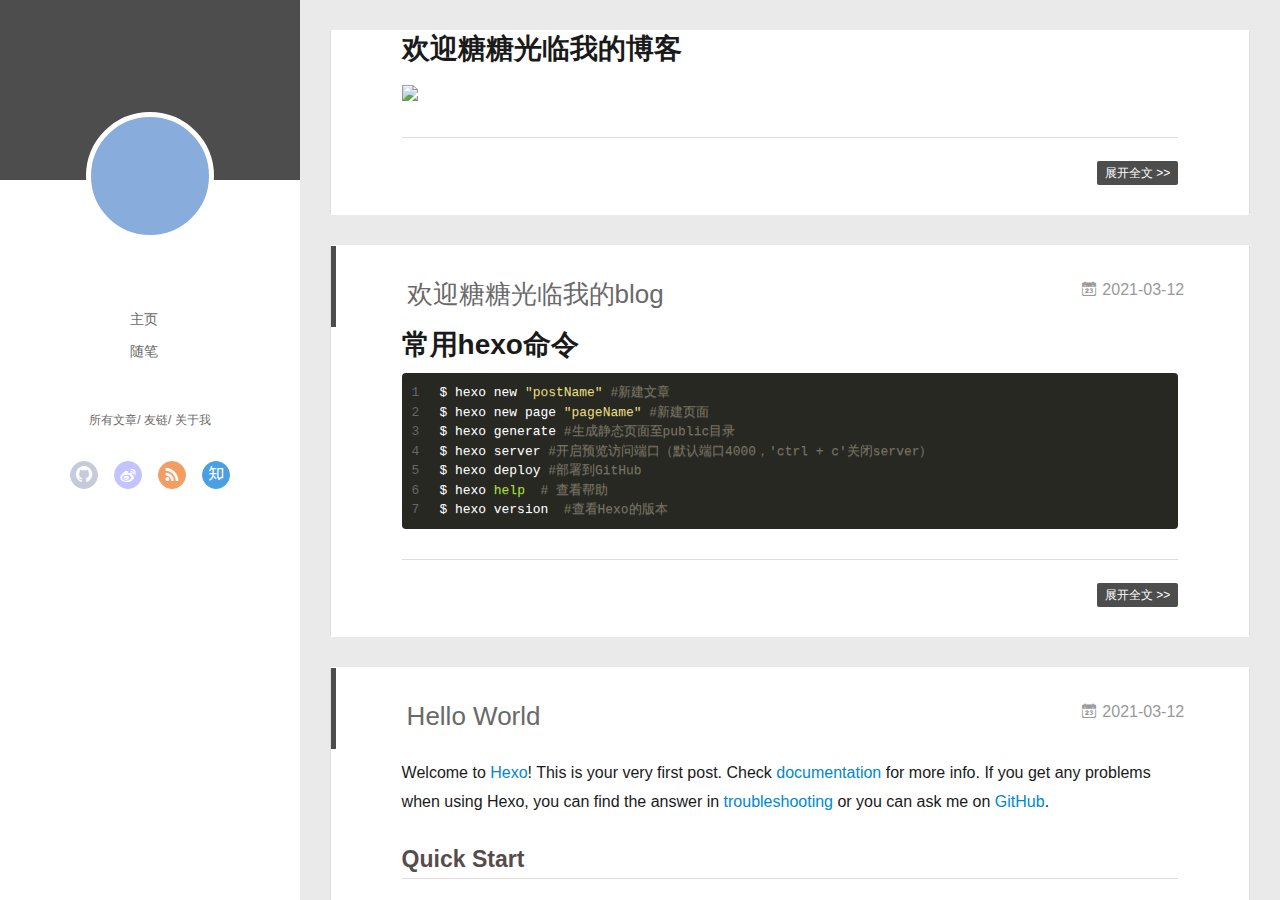
==== commit de69f9da: "Site updated: 2021-03-12 12:20:06" ====
--- a/index.html
+++ b/index.html
@@ -6,17 +6,17 @@
   <meta name="renderer" content="webkit">
   <meta http-equiv="X-UA-Compatible" content="IE=edge" >
   <link rel="dns-prefetch" href="http://example.com">
-  <title>Hexo</title>
+  <title>Gavin个人博客</title>
   <meta name="viewport" content="width=device-width, initial-scale=1, maximum-scale=1">
   <meta property="og:type" content="website">
-<meta property="og:title" content="Hexo">
+<meta property="og:title" content="Gavin个人博客">
 <meta property="og:url" content="http://example.com/index.html">
-<meta property="og:site_name" content="Hexo">
+<meta property="og:site_name" content="Gavin个人博客">
 <meta property="og:locale" content="en_US">
 <meta property="article:author" content="John Doe">
 <meta name="twitter:card" content="summary">
   
-    <link rel="alternative" href="/atom.xml" title="Hexo" type="application/atom+xml">
+    <link rel="alternative" href="/atom.xml" title="Gavin个人博客" type="application/atom+xml">
   
   
     <link rel="icon" href="/favicon.png">
@@ -152,6 +152,54 @@
           <div id="js-content" class="content-ll">
             
   
+    <article id="post-欢迎光临" class="article article-type-post  article-index" itemscope itemprop="blogPost">
+  <div class="article-inner">
+    
+    <div class="article-entry" itemprop="articleBody">
+      
+        <h1 id="欢迎糖糖光临我的博客"><a href="#欢迎糖糖光临我的博客" class="headerlink" title="欢迎糖糖光临我的博客"></a>欢迎糖糖光临我的博客</h1><p><img src="https://ss0.bdstatic.com/70cFuHSh_Q1YnxGkpoWK1HF6hhy/it/u=2221385132,2525031384&fm=26&gp=0.jpg"></p>
+
+      
+
+      
+    </div>
+    <div class="article-info article-info-index">
+      
+      
+      
+
+      
+        <p class="article-more-link">
+          <a class="article-more-a" href="/2021/03/12/%E6%AC%A2%E8%BF%8E%E5%85%89%E4%B8%B4/">展开全文 >></a>
+        </p>
+      
+
+      
+      <div class="clearfix"></div>
+    </div>
+  </div>
+</article>
+
+<aside class="wrap-side-operation">
+    <div class="mod-side-operation">
+        
+        <div class="jump-container" id="js-jump-container" style="display:none;">
+            <a href="javascript:void(0)" class="mod-side-operation__jump-to-top">
+                <i class="icon-font icon-back"></i>
+            </a>
+            <div id="js-jump-plan-container" class="jump-plan-container" style="top: -11px;">
+                <i class="icon-font icon-plane jump-plane"></i>
+            </div>
+        </div>
+        
+        
+    </div>
+</aside>
+
+
+
+
+  
     <article id="post-常用hexo命令" class="article article-type-post  article-index" itemscope itemprop="blogPost">
   <div class="article-inner">
     
@@ -159,7 +207,7 @@
         
   
     <h1 itemprop="name">
-      <a class="article-title" href="/2021/03/12/%E5%B8%B8%E7%94%A8hexo%E5%91%BD%E4%BB%A4/">常用hexo命令</a>
+      <a class="article-title" href="/2021/03/12/%E5%B8%B8%E7%94%A8hexo%E5%91%BD%E4%BB%A4/">欢迎糖糖光临我的blog</a>
     </h1>
   
 
@@ -172,7 +220,10 @@
     
     <div class="article-entry" itemprop="articleBody">
       
-        <h1 id="常用hexo命令"><a href="#常用hexo命令" class="headerlink" title="常用hexo命令"></a>常用hexo命令</h1><figure class="highlight bash"><table><tr><td class="gutter"><pre><span class="line">1</span><br><span class="line">2</span><br><span class="line">3</span><br><span class="line">4</span><br><span class="line">5</span><br><span class="line">6</span><br><span class="line">7</span><br></pre></td><td class="code"><pre><span class="line">$ hexo new <span class="string">&quot;postName&quot;</span> <span class="comment">#新建文章</span></span><br><span class="line">$ hexo new page <span class="string">&quot;pageName&quot;</span> <span class="comment">#新建页面</span></span><br><span class="line">$ hexo generate <span class="comment">#生成静态页面至public目录</span></span><br><span class="line">$ hexo server <span class="comment">#开启预览访问端口（默认端口4000，&#x27;ctrl + c&#x27;关闭server）</span></span><br><span class="line">$ hexo deploy <span class="comment">#部署到GitHub</span></span><br><span class="line">$ hexo <span class="built_in">help</span>  <span class="comment"># 查看帮助</span></span><br><span class="line">$ hexo version  <span class="comment">#查看Hexo的版本</span></span><br></pre></td></tr></table></figure>
+        
+        <h1 id="常用hexo命令"   >
+          <a href="#常用hexo命令" class="heading-link"><i class="fas fa-link"></i></a><a href="#常用hexo命令" class="headerlink" title="常用hexo命令"></a>常用hexo命令</h1>
+      <figure class="highlight bash"><div class="table-container"><table><tr><td class="gutter"><pre><span class="line">1</span><br><span class="line">2</span><br><span class="line">3</span><br><span class="line">4</span><br><span class="line">5</span><br><span class="line">6</span><br><span class="line">7</span><br></pre></td><td class="code"><pre><span class="line">$ hexo new <span class="string">&quot;postName&quot;</span> <span class="comment">#新建文章</span></span><br><span class="line">$ hexo new page <span class="string">&quot;pageName&quot;</span> <span class="comment">#新建页面</span></span><br><span class="line">$ hexo generate <span class="comment">#生成静态页面至public目录</span></span><br><span class="line">$ hexo server <span class="comment">#开启预览访问端口（默认端口4000，&#x27;ctrl + c&#x27;关闭server）</span></span><br><span class="line">$ hexo deploy <span class="comment">#部署到GitHub</span></span><br><span class="line">$ hexo <span class="built_in">help</span>  <span class="comment"># 查看帮助</span></span><br><span class="line">$ hexo version  <span class="comment">#查看Hexo的版本</span></span><br></pre></td></tr></table></div></figure>
 
 
       
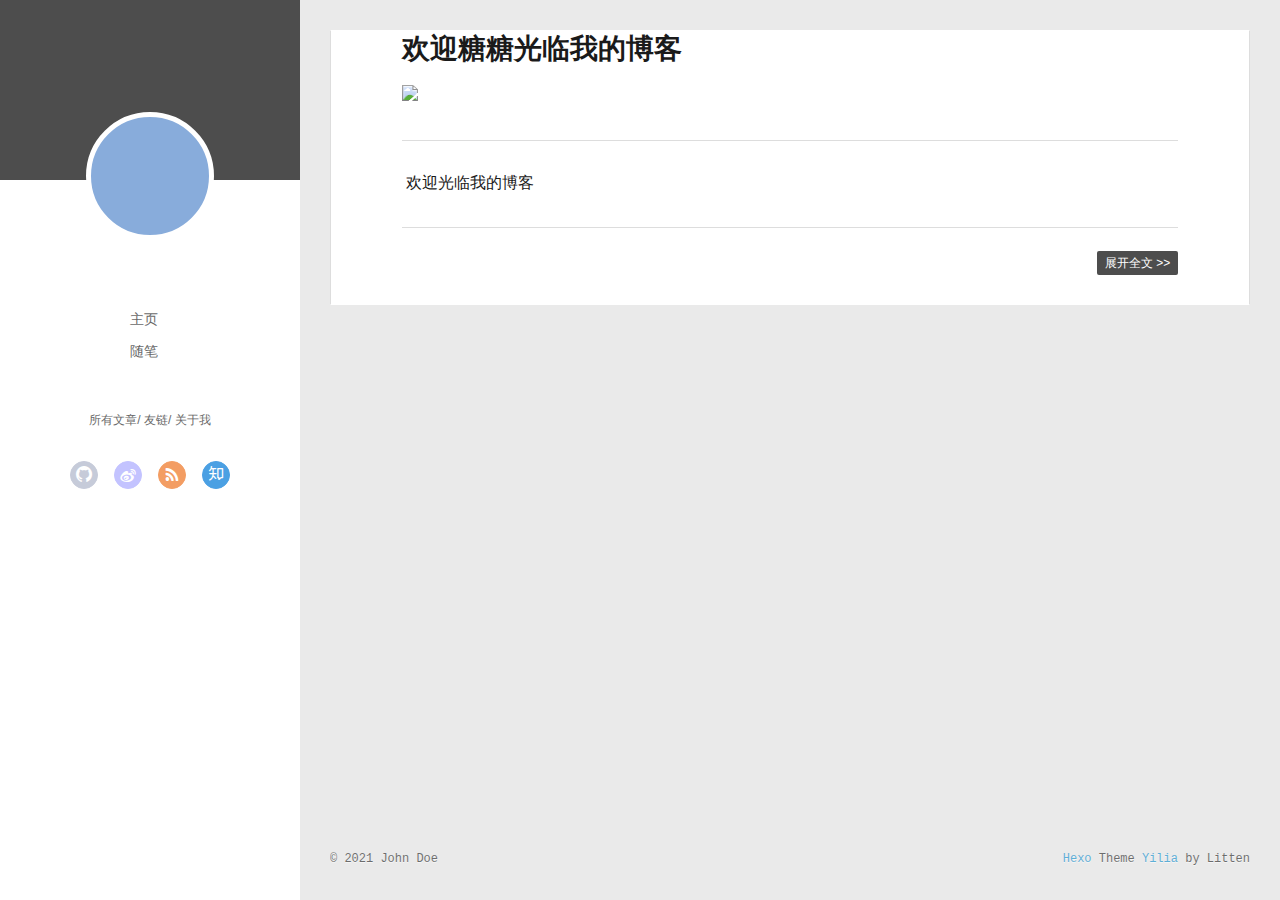
==== commit 483916a4: "Site updated: 2021-03-12 12:25:03" ====
--- a/index.html
+++ b/index.html
@@ -158,6 +158,7 @@
     <div class="article-entry" itemprop="articleBody">
       
         <h1 id="欢迎糖糖光临我的博客"><a href="#欢迎糖糖光临我的博客" class="headerlink" title="欢迎糖糖光临我的博客"></a>欢迎糖糖光临我的博客</h1><p><img src="https://ss0.bdstatic.com/70cFuHSh_Q1YnxGkpoWK1HF6hhy/it/u=2221385132,2525031384&fm=26&gp=0.jpg"></p>
+<h2 id=""><a href="#" class="headerlink" title=""></a></h2><p>​                                    欢迎光临我的博客</p>
 
       
 
@@ -171,148 +172,6 @@
       
         <p class="article-more-link">
           <a class="article-more-a" href="/2021/03/12/%E6%AC%A2%E8%BF%8E%E5%85%89%E4%B8%B4/">展开全文 >></a>
-        </p>
-      
-
-      
-      <div class="clearfix"></div>
-    </div>
-  </div>
-</article>
-
-<aside class="wrap-side-operation">
-    <div class="mod-side-operation">
-        
-        <div class="jump-container" id="js-jump-container" style="display:none;">
-            <a href="javascript:void(0)" class="mod-side-operation__jump-to-top">
-                <i class="icon-font icon-back"></i>
-            </a>
-            <div id="js-jump-plan-container" class="jump-plan-container" style="top: -11px;">
-                <i class="icon-font icon-plane jump-plane"></i>
-            </div>
-        </div>
-        
-        
-    </div>
-</aside>
-
-
-
-
-  
-    <article id="post-常用hexo命令" class="article article-type-post  article-index" itemscope itemprop="blogPost">
-  <div class="article-inner">
-    
-      <header class="article-header">
-        
-  
-    <h1 itemprop="name">
-      <a class="article-title" href="/2021/03/12/%E5%B8%B8%E7%94%A8hexo%E5%91%BD%E4%BB%A4/">欢迎糖糖光临我的blog</a>
-    </h1>
-  
-
-        
-        <a href="/2021/03/12/%E5%B8%B8%E7%94%A8hexo%E5%91%BD%E4%BB%A4/" class="archive-article-date">
-  	<time datetime="2021-03-12T03:40:04.000Z" itemprop="datePublished"><i class="icon-calendar icon"></i>2021-03-12</time>
-</a>
-        
-      </header>
-    
-    <div class="article-entry" itemprop="articleBody">
-      
-        
-        <h1 id="常用hexo命令"   >
-          <a href="#常用hexo命令" class="heading-link"><i class="fas fa-link"></i></a><a href="#常用hexo命令" class="headerlink" title="常用hexo命令"></a>常用hexo命令</h1>
-      <figure class="highlight bash"><div class="table-container"><table><tr><td class="gutter"><pre><span class="line">1</span><br><span class="line">2</span><br><span class="line">3</span><br><span class="line">4</span><br><span class="line">5</span><br><span class="line">6</span><br><span class="line">7</span><br></pre></td><td class="code"><pre><span class="line">$ hexo new <span class="string">&quot;postName&quot;</span> <span class="comment">#新建文章</span></span><br><span class="line">$ hexo new page <span class="string">&quot;pageName&quot;</span> <span class="comment">#新建页面</span></span><br><span class="line">$ hexo generate <span class="comment">#生成静态页面至public目录</span></span><br><span class="line">$ hexo server <span class="comment">#开启预览访问端口（默认端口4000，&#x27;ctrl + c&#x27;关闭server）</span></span><br><span class="line">$ hexo deploy <span class="comment">#部署到GitHub</span></span><br><span class="line">$ hexo <span class="built_in">help</span>  <span class="comment"># 查看帮助</span></span><br><span class="line">$ hexo version  <span class="comment">#查看Hexo的版本</span></span><br></pre></td></tr></table></div></figure>
-
-
-      
-
-      
-    </div>
-    <div class="article-info article-info-index">
-      
-      
-      
-
-      
-        <p class="article-more-link">
-          <a class="article-more-a" href="/2021/03/12/%E5%B8%B8%E7%94%A8hexo%E5%91%BD%E4%BB%A4/">展开全文 >></a>
-        </p>
-      
-
-      
-      <div class="clearfix"></div>
-    </div>
-  </div>
-</article>
-
-<aside class="wrap-side-operation">
-    <div class="mod-side-operation">
-        
-        <div class="jump-container" id="js-jump-container" style="display:none;">
-            <a href="javascript:void(0)" class="mod-side-operation__jump-to-top">
-                <i class="icon-font icon-back"></i>
-            </a>
-            <div id="js-jump-plan-container" class="jump-plan-container" style="top: -11px;">
-                <i class="icon-font icon-plane jump-plane"></i>
-            </div>
-        </div>
-        
-        
-    </div>
-</aside>
-
-
-
-
-  
-    <article id="post-hello-world" class="article article-type-post  article-index" itemscope itemprop="blogPost">
-  <div class="article-inner">
-    
-      <header class="article-header">
-        
-  
-    <h1 itemprop="name">
-      <a class="article-title" href="/2021/03/12/hello-world/">Hello World</a>
-    </h1>
-  
-
-        
-        <a href="/2021/03/12/hello-world/" class="archive-article-date">
-  	<time datetime="2021-03-12T03:16:41.531Z" itemprop="datePublished"><i class="icon-calendar icon"></i>2021-03-12</time>
-</a>
-        
-      </header>
-    
-    <div class="article-entry" itemprop="articleBody">
-      
-        <p>Welcome to <a target="_blank" rel="noopener" href="https://hexo.io/">Hexo</a>! This is your very first post. Check <a target="_blank" rel="noopener" href="https://hexo.io/docs/">documentation</a> for more info. If you get any problems when using Hexo, you can find the answer in <a target="_blank" rel="noopener" href="https://hexo.io/docs/troubleshooting.html">troubleshooting</a> or you can ask me on <a target="_blank" rel="noopener" href="https://github.com/hexojs/hexo/issues">GitHub</a>.</p>
-<h2 id="Quick-Start"><a href="#Quick-Start" class="headerlink" title="Quick Start"></a>Quick Start</h2><h3 id="Create-a-new-post"><a href="#Create-a-new-post" class="headerlink" title="Create a new post"></a>Create a new post</h3><figure class="highlight bash"><table><tr><td class="gutter"><pre><span class="line">1</span><br></pre></td><td class="code"><pre><span class="line">$ hexo new <span class="string">&quot;My New Post&quot;</span></span><br></pre></td></tr></table></figure>
-
-<p>More info: <a target="_blank" rel="noopener" href="https://hexo.io/docs/writing.html">Writing</a></p>
-<h3 id="Run-server"><a href="#Run-server" class="headerlink" title="Run server"></a>Run server</h3><figure class="highlight bash"><table><tr><td class="gutter"><pre><span class="line">1</span><br></pre></td><td class="code"><pre><span class="line">$ hexo server</span><br></pre></td></tr></table></figure>
-
-<p>More info: <a target="_blank" rel="noopener" href="https://hexo.io/docs/server.html">Server</a></p>
-<h3 id="Generate-static-files"><a href="#Generate-static-files" class="headerlink" title="Generate static files"></a>Generate static files</h3><figure class="highlight bash"><table><tr><td class="gutter"><pre><span class="line">1</span><br></pre></td><td class="code"><pre><span class="line">$ hexo generate</span><br></pre></td></tr></table></figure>
-
-<p>More info: <a target="_blank" rel="noopener" href="https://hexo.io/docs/generating.html">Generating</a></p>
-<h3 id="Deploy-to-remote-sites"><a href="#Deploy-to-remote-sites" class="headerlink" title="Deploy to remote sites"></a>Deploy to remote sites</h3><figure class="highlight bash"><table><tr><td class="gutter"><pre><span class="line">1</span><br></pre></td><td class="code"><pre><span class="line">$ hexo deploy</span><br></pre></td></tr></table></figure>
-
-<p>More info: <a target="_blank" rel="noopener" href="https://hexo.io/docs/one-command-deployment.html">Deployment</a></p>
-
-      
-
-      
-    </div>
-    <div class="article-info article-info-index">
-      
-      
-      
-
-      
-        <p class="article-more-link">
-          <a class="article-more-a" href="/2021/03/12/hello-world/">展开全文 >></a>
         </p>
       
 
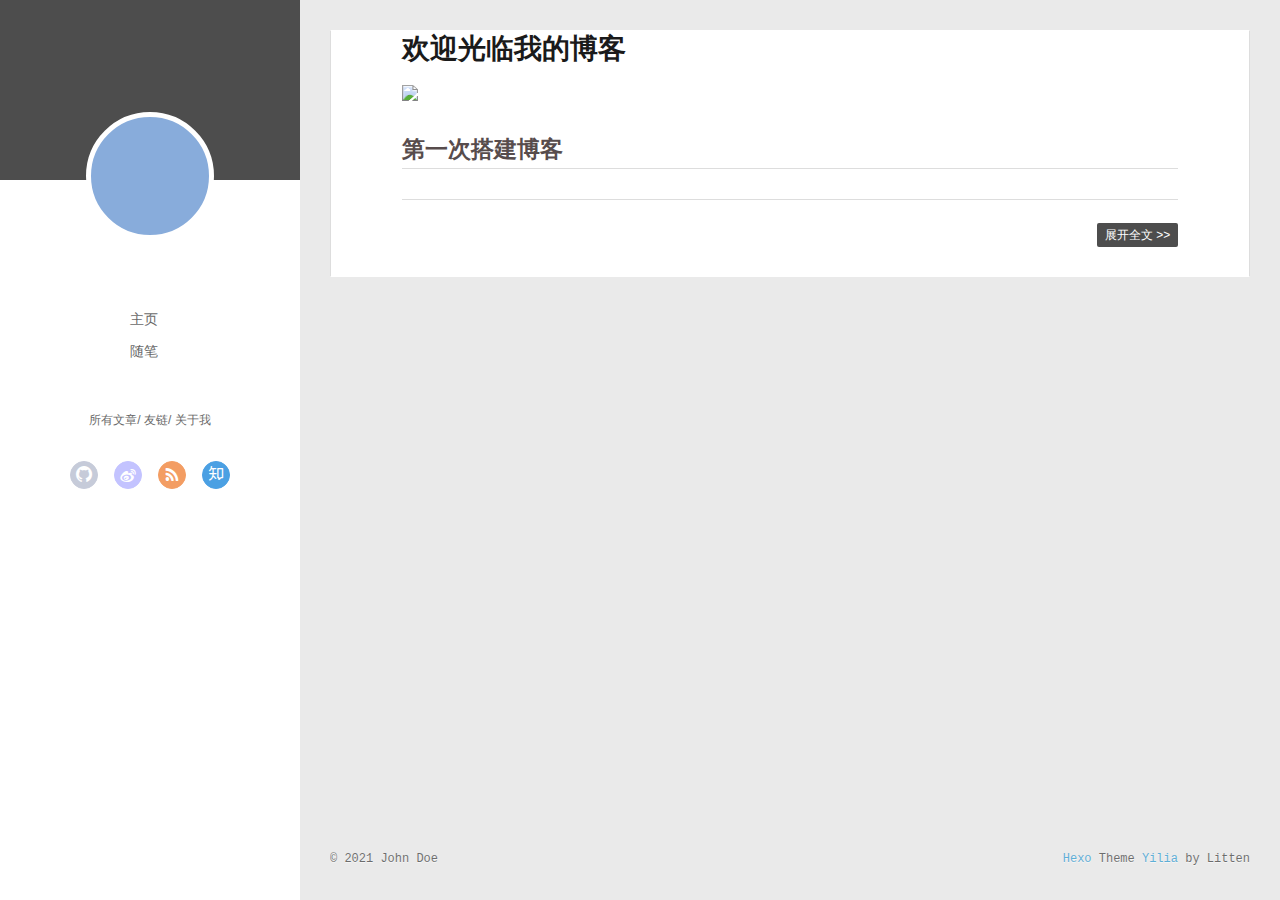
==== commit ce23cc3c: "Site updated: 2021-03-12 12:27:31" ====
--- a/index.html
+++ b/index.html
@@ -157,9 +157,8 @@
     
     <div class="article-entry" itemprop="articleBody">
       
-        <h1 id="欢迎糖糖光临我的博客"><a href="#欢迎糖糖光临我的博客" class="headerlink" title="欢迎糖糖光临我的博客"></a>欢迎糖糖光临我的博客</h1><p><img src="https://ss0.bdstatic.com/70cFuHSh_Q1YnxGkpoWK1HF6hhy/it/u=2221385132,2525031384&fm=26&gp=0.jpg"></p>
-<h2 id=""><a href="#" class="headerlink" title=""></a></h2><p>​                                    欢迎光临我的博客</p>
-
+        <h1 id="欢迎光临我的博客"><a href="#欢迎光临我的博客" class="headerlink" title="欢迎光临我的博客"></a>欢迎光临我的博客</h1><p><img src="https://ss0.bdstatic.com/70cFuHSh_Q1YnxGkpoWK1HF6hhy/it/u=2221385132,2525031384&fm=26&gp=0.jpg"></p>
+<h2 id="第一次搭建博客"><a href="#第一次搭建博客" class="headerlink" title="第一次搭建博客"></a>第一次搭建博客</h2>
       
 
       
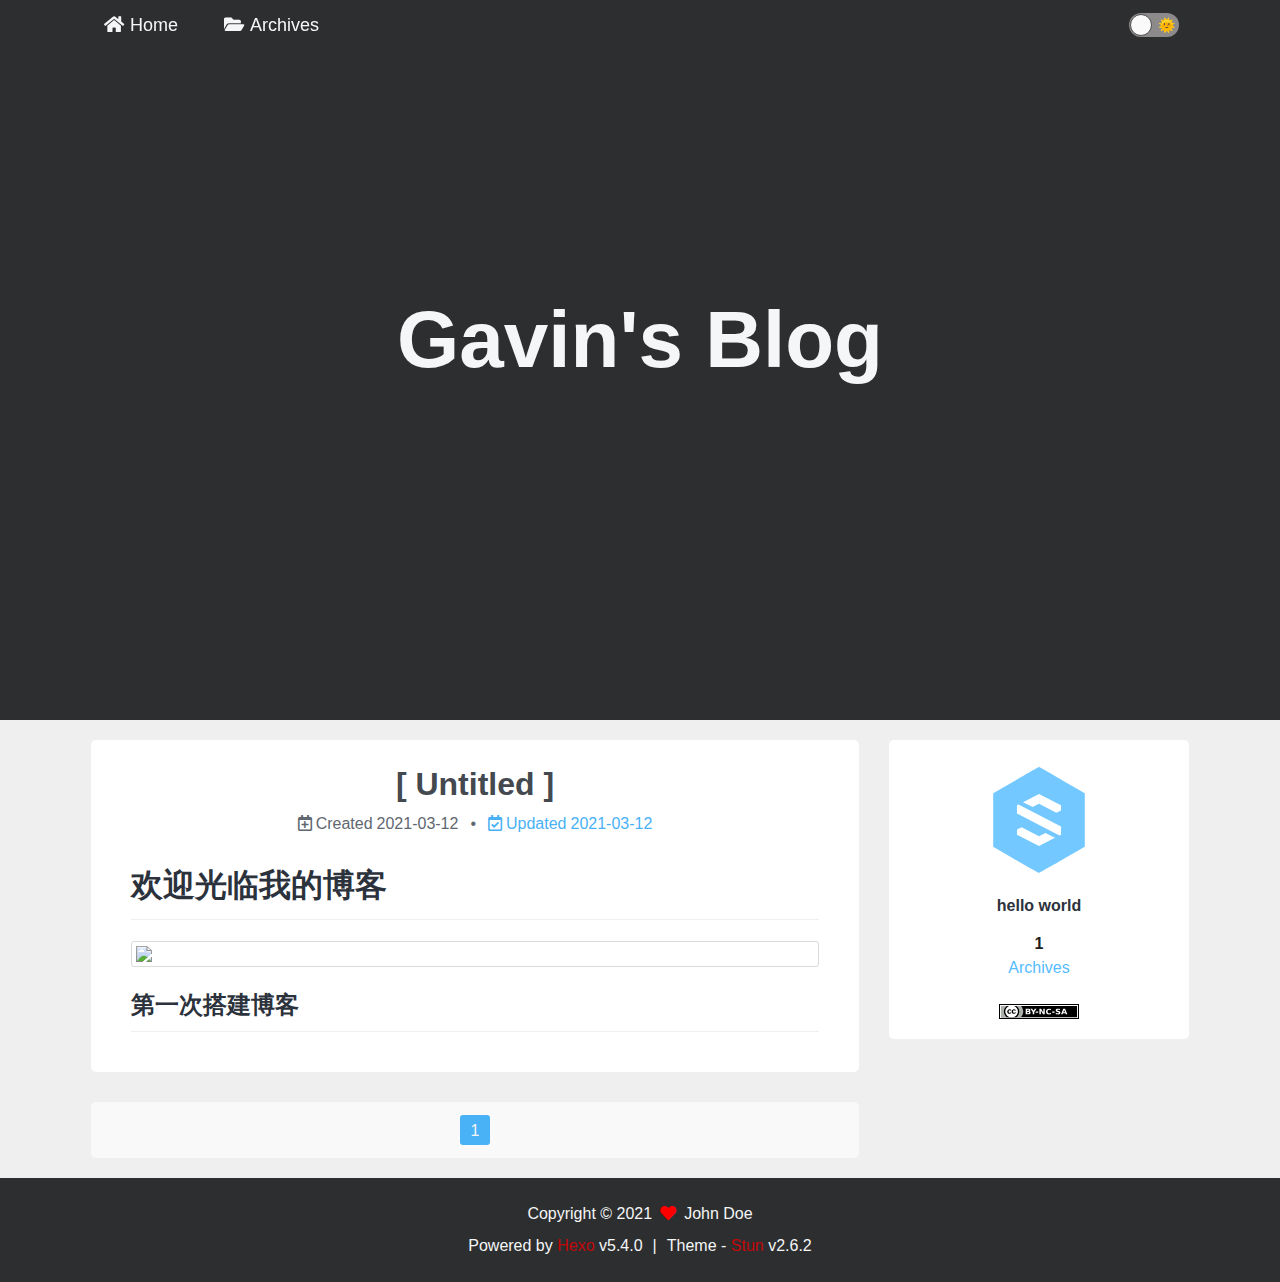
==== commit 4323e0cd: "Site updated: 2021-03-12 13:15:26" ====
--- a/index.html
+++ b/index.html
@@ -1,451 +1,38 @@
-<!DOCTYPE html>
-<html>
-<head>
-  <meta charset="utf-8">
-  
-  <meta name="renderer" content="webkit">
-  <meta http-equiv="X-UA-Compatible" content="IE=edge" >
-  <link rel="dns-prefetch" href="http://example.com">
-  <title>Gavin个人博客</title>
-  <meta name="viewport" content="width=device-width, initial-scale=1, maximum-scale=1">
-  <meta property="og:type" content="website">
-<meta property="og:title" content="Gavin个人博客">
+<!DOCTYPE html><html lang="en"><head><meta charset="UTF-8"><meta http-equiv="X-UA-Compatible" content="IE=edge"><meta name="viewport" content="width=device-width, initial-scale=1"><meta name="format-detection" content="telephone=no"><meta name="apple-mobile-web-app-capable" content="yes"><meta name="apple-mobile-web-app-status-bar-style" content="black"><link rel="icon" href="/images/icons/favicon-16x16.png?v=2.6.2" type="image/png" sizes="16x16"><link rel="icon" href="/images/icons/favicon-32x32.png?v=2.6.2" type="image/png" sizes="32x32"><meta property="og:type" content="website">
+<meta property="og:title" content="Gavin&#39;s Blog">
 <meta property="og:url" content="http://example.com/index.html">
-<meta property="og:site_name" content="Gavin个人博客">
+<meta property="og:site_name" content="Gavin&#39;s Blog">
 <meta property="og:locale" content="en_US">
 <meta property="article:author" content="John Doe">
-<meta name="twitter:card" content="summary">
-  
-    <link rel="alternative" href="/atom.xml" title="Gavin个人博客" type="application/atom+xml">
-  
-  
-    <link rel="icon" href="/favicon.png">
-  
-  <link rel="stylesheet" type="text/css" href="/./main.0cf68a.css">
-  <style type="text/css">
-  
-    #container.show {
-      background: linear-gradient(200deg,#a0cfe4,#e8c37e);
-    }
-  </style>
-  
+<meta name="twitter:card" content="summary"><title>Gavin's Blog</title><link ref="canonical" href="http://example.com/index.html"><link rel="dns-prefetch" href="https://cdn.jsdelivr.net"><link rel="stylesheet" href="https://cdn.jsdelivr.net/npm/@fortawesome/fontawesome-free@5.12.1/css/all.min.css" type="text/css"><link rel="stylesheet" href="/css/index.css?v=2.6.2"><script>var Stun = window.Stun || {};
+var CONFIG = {
+  root: '/',
+  algolia: undefined,
+  assistSearch: undefined,
+  fontIcon: {"prompt":{"success":"fas fa-check-circle","info":"fas fa-arrow-circle-right","warning":"fas fa-exclamation-circle","error":"fas fa-times-circle"},"copyBtn":"fas fa-copy"},
+  sidebar: {"offsetTop":"20px","tocMaxDepth":6},
+  header: {"enable":true,"showOnPost":true,"scrollDownIcon":false},
+  postWidget: {"endText":true},
+  nightMode: {"enable":true},
+  back2top: {"enable":true},
+  codeblock: {"style":"default","highlight":"light","wordWrap":false},
+  reward: false,
+  fancybox: false,
+  zoomImage: {"gapAside":"20px"},
+  galleryWaterfall: undefined,
+  lazyload: false,
+  pjax: undefined,
+  externalLink: {"icon":{"enable":true,"name":"fas fa-external-link-alt"}},
+  shortcuts: undefined,
+  prompt: {"copyButton":"Copy","copySuccess":"Copy Success","copyError":"Copy Error"},
+  sourcePath: {"js":"js","css":"css","images":"images"},
+};
 
-  
+window.CONFIG = CONFIG;</script><meta name="generator" content="Hexo 5.4.0"></head><body><div class="container" id="container"><header class="header" id="header"><div class="header-inner"><nav class="header-nav header-nav--fixed"><div class="header-nav-inner"><div class="header-nav-menubtn"><i class="fas fa-bars"></i></div><div class="header-nav-menu"><div class="header-nav-menu-item"><a class="header-nav-menu-item__link" href="/"><span class="header-nav-menu-item__icon"><i class="fas fa-home"></i></span><span class="header-nav-menu-item__text">Home</span></a></div><div class="header-nav-menu-item"><a class="header-nav-menu-item__link" href="/archives/"><span class="header-nav-menu-item__icon"><i class="fas fa-folder-open"></i></span><span class="header-nav-menu-item__text">Archives</span></a></div></div><div class="header-nav-mode"><div class="mode"><div class="mode-track"><span class="mode-track-moon"></span><span class="mode-track-sun"></span></div><div class="mode-thumb"></div></div></div></div></nav><div class="header-banner"><div class="header-banner-info"><div class="header-banner-info__title">Gavin's Blog</div><div class="header-banner-info__subtitle"></div></div></div></div></header><main class="main" id="main"><div class="main-inner"><div class="content-wrap" id="content-wrap"><div class="content content-home" id="content"><section class="postlist"><article class="postlist-item post"><header class="post-header"><h1 class="post-title"><a class="post-title__link" href="/2021/03/12/%E6%AC%A2%E8%BF%8E%E5%85%89%E4%B8%B4/">[ Untitled ]</a></h1><div class="post-meta"><span class="post-meta-item post-meta-item--createtime"><span class="post-meta-item__icon"><i class="far fa-calendar-plus"></i></span><span class="post-meta-item__info">Created</span><span class="post-meta-item__value">2021-03-12</span></span><span class="post-meta-item post-meta-item--updatetime"><span class="post-meta-item__icon"><i class="far fa-calendar-check"></i></span><span class="post-meta-item__info">Updated</span><span class="post-meta-item__value">2021-03-12</span></span></div></header><div class="post-body"><div class="post-excerpt">
+        <h1 id="欢迎光临我的博客"   >
+          <a href="#欢迎光临我的博客" class="heading-link"><i class="fas fa-link"></i></a><a href="#欢迎光临我的博客" class="headerlink" title="欢迎光临我的博客"></a>欢迎光临我的博客</h1>
+      <p><img src="https://ss0.bdstatic.com/70cFuHSh_Q1YnxGkpoWK1HF6hhy/it/u=2221385132,2525031384&fm=26&gp=0.jpg"></p>
 
-<meta name="generator" content="Hexo 5.4.0"></head>
-
-<body>
-  <div id="container" q-class="show:isCtnShow">
-    <canvas id="anm-canvas" class="anm-canvas"></canvas>
-    <div class="left-col" q-class="show:isShow">
-      
-<div class="overlay" style="background: #4d4d4d"></div>
-<div class="intrude-less">
-	<header id="header" class="inner">
-		<a href="/" class="profilepic">
-			<img src="" class="js-avatar">
-		</a>
-		<hgroup>
-		  <h1 class="header-author"><a href="/"></a></h1>
-		</hgroup>
-		
-
-		<nav class="header-menu">
-			<ul>
-			
-				<li><a href="/">主页</a></li>
-	        
-				<li><a href="/tags/%E9%9A%8F%E7%AC%94/">随笔</a></li>
-	        
-			</ul>
-		</nav>
-		<nav class="header-smart-menu">
-    		
-    			
-    			<a q-on="click: openSlider(e, 'innerArchive')" href="javascript:void(0)">所有文章</a>
-    			
-            
-    			
-    			<a q-on="click: openSlider(e, 'friends')" href="javascript:void(0)">友链</a>
-    			
-            
-    			
-    			<a q-on="click: openSlider(e, 'aboutme')" href="javascript:void(0)">关于我</a>
-    			
-            
-		</nav>
-		<nav class="header-nav">
-			<div class="social">
-				
-					<a class="github" target="_blank" href="#" title="github"><i class="icon-github"></i></a>
-		        
-					<a class="weibo" target="_blank" href="#" title="weibo"><i class="icon-weibo"></i></a>
-		        
-					<a class="rss" target="_blank" href="#" title="rss"><i class="icon-rss"></i></a>
-		        
-					<a class="zhihu" target="_blank" href="#" title="zhihu"><i class="icon-zhihu"></i></a>
-		        
-			</div>
-		</nav>
-	</header>		
-</div>
-
-    </div>
-    <div class="mid-col" q-class="show:isShow,hide:isShow|isFalse">
-      
-<nav id="mobile-nav">
-  	<div class="overlay js-overlay" style="background: #4d4d4d"></div>
-	<div class="btnctn js-mobile-btnctn">
-  		<div class="slider-trigger list" q-on="click: openSlider(e)"><i class="icon icon-sort"></i></div>
-	</div>
-	<div class="intrude-less">
-		<header id="header" class="inner">
-			<div class="profilepic">
-				<img src="" class="js-avatar">
-			</div>
-			<hgroup>
-			  <h1 class="header-author js-header-author"></h1>
-			</hgroup>
-			
-			
-			
-				
-			
-				
-			
-			
-			
-			<nav class="header-nav">
-				<div class="social">
-					
-						<a class="github" target="_blank" href="#" title="github"><i class="icon-github"></i></a>
-			        
-						<a class="weibo" target="_blank" href="#" title="weibo"><i class="icon-weibo"></i></a>
-			        
-						<a class="rss" target="_blank" href="#" title="rss"><i class="icon-rss"></i></a>
-			        
-						<a class="zhihu" target="_blank" href="#" title="zhihu"><i class="icon-zhihu"></i></a>
-			        
-				</div>
-			</nav>
-
-			<nav class="header-menu js-header-menu">
-				<ul style="width: 50%">
-				
-				
-					<li style="width: 50%"><a href="/">主页</a></li>
-		        
-					<li style="width: 50%"><a href="/tags/%E9%9A%8F%E7%AC%94/">随笔</a></li>
-		        
-				</ul>
-			</nav>
-		</header>				
-	</div>
-	<div class="mobile-mask" style="display:none" q-show="isShow"></div>
-</nav>
-
-      <div id="wrapper" class="body-wrap">
-        <div class="menu-l">
-          <div class="canvas-wrap">
-            <canvas data-colors="#eaeaea" data-sectionHeight="100" data-contentId="js-content" id="myCanvas1" class="anm-canvas"></canvas>
-          </div>
-          <div id="js-content" class="content-ll">
-            
-  
-    <article id="post-欢迎光临" class="article article-type-post  article-index" itemscope itemprop="blogPost">
-  <div class="article-inner">
-    
-    <div class="article-entry" itemprop="articleBody">
-      
-        <h1 id="欢迎光临我的博客"><a href="#欢迎光临我的博客" class="headerlink" title="欢迎光临我的博客"></a>欢迎光临我的博客</h1><p><img src="https://ss0.bdstatic.com/70cFuHSh_Q1YnxGkpoWK1HF6hhy/it/u=2221385132,2525031384&fm=26&gp=0.jpg"></p>
-<h2 id="第一次搭建博客"><a href="#第一次搭建博客" class="headerlink" title="第一次搭建博客"></a>第一次搭建博客</h2>
-      
-
-      
-    </div>
-    <div class="article-info article-info-index">
-      
-      
-      
-
-      
-        <p class="article-more-link">
-          <a class="article-more-a" href="/2021/03/12/%E6%AC%A2%E8%BF%8E%E5%85%89%E4%B8%B4/">展开全文 >></a>
-        </p>
-      
-
-      
-      <div class="clearfix"></div>
-    </div>
-  </div>
-</article>
-
-<aside class="wrap-side-operation">
-    <div class="mod-side-operation">
-        
-        <div class="jump-container" id="js-jump-container" style="display:none;">
-            <a href="javascript:void(0)" class="mod-side-operation__jump-to-top">
-                <i class="icon-font icon-back"></i>
-            </a>
-            <div id="js-jump-plan-container" class="jump-plan-container" style="top: -11px;">
-                <i class="icon-font icon-plane jump-plane"></i>
-            </div>
-        </div>
-        
-        
-    </div>
-</aside>
-
-
-
-
-  
-  
-
-
-          </div>
-        </div>
-      </div>
-      <footer id="footer">
-  <div class="outer">
-    <div id="footer-info">
-    	<div class="footer-left">
-    		&copy; 2021 John Doe
-    	</div>
-      	<div class="footer-right">
-      		<a href="http://hexo.io/" target="_blank">Hexo</a>  Theme <a href="https://github.com/litten/hexo-theme-yilia" target="_blank">Yilia</a> by Litten
-      	</div>
-    </div>
-  </div>
-</footer>
-    </div>
-    <script>
-	var yiliaConfig = {
-		mathjax: false,
-		isHome: true,
-		isPost: false,
-		isArchive: false,
-		isTag: false,
-		isCategory: false,
-		open_in_new: false,
-		toc_hide_index: true,
-		root: "/",
-		innerArchive: true,
-		showTags: false
-	}
-</script>
-
-<script>!function(t){function n(e){if(r[e])return r[e].exports;var i=r[e]={exports:{},id:e,loaded:!1};return t[e].call(i.exports,i,i.exports,n),i.loaded=!0,i.exports}var r={};n.m=t,n.c=r,n.p="./",n(0)}([function(t,n,r){r(195),t.exports=r(191)},function(t,n,r){var e=r(3),i=r(52),o=r(27),u=r(28),c=r(53),f="prototype",a=function(t,n,r){var s,l,h,v,p=t&a.F,d=t&a.G,y=t&a.S,g=t&a.P,b=t&a.B,m=d?e:y?e[n]||(e[n]={}):(e[n]||{})[f],x=d?i:i[n]||(i[n]={}),w=x[f]||(x[f]={});d&&(r=n);for(s in r)l=!p&&m&&void 0!==m[s],h=(l?m:r)[s],v=b&&l?c(h,e):g&&"function"==typeof h?c(Function.call,h):h,m&&u(m,s,h,t&a.U),x[s]!=h&&o(x,s,v),g&&w[s]!=h&&(w[s]=h)};e.core=i,a.F=1,a.G=2,a.S=4,a.P=8,a.B=16,a.W=32,a.U=64,a.R=128,t.exports=a},function(t,n,r){var e=r(6);t.exports=function(t){if(!e(t))throw TypeError(t+" is not an object!");return t}},function(t,n){var r=t.exports="undefined"!=typeof window&&window.Math==Math?window:"undefined"!=typeof self&&self.Math==Math?self:Function("return this")();"number"==typeof __g&&(__g=r)},function(t,n){t.exports=function(t){try{return!!t()}catch(t){return!0}}},function(t,n){var r=t.exports="undefined"!=typeof window&&window.Math==Math?window:"undefined"!=typeof self&&self.Math==Math?self:Function("return this")();"number"==typeof __g&&(__g=r)},function(t,n){t.exports=function(t){return"object"==typeof t?null!==t:"function"==typeof t}},function(t,n,r){var e=r(126)("wks"),i=r(76),o=r(3).Symbol,u="function"==typeof o;(t.exports=function(t){return e[t]||(e[t]=u&&o[t]||(u?o:i)("Symbol."+t))}).store=e},function(t,n){var r={}.hasOwnProperty;t.exports=function(t,n){return r.call(t,n)}},function(t,n,r){var e=r(94),i=r(33);t.exports=function(t){return e(i(t))}},function(t,n,r){t.exports=!r(4)(function(){return 7!=Object.defineProperty({},"a",{get:function(){return 7}}).a})},function(t,n,r){var e=r(2),i=r(167),o=r(50),u=Object.defineProperty;n.f=r(10)?Object.defineProperty:function(t,n,r){if(e(t),n=o(n,!0),e(r),i)try{return u(t,n,r)}catch(t){}if("get"in r||"set"in r)throw TypeError("Accessors not supported!");return"value"in r&&(t[n]=r.value),t}},function(t,n,r){t.exports=!r(18)(function(){return 7!=Object.defineProperty({},"a",{get:function(){return 7}}).a})},function(t,n,r){var e=r(14),i=r(22);t.exports=r(12)?function(t,n,r){return e.f(t,n,i(1,r))}:function(t,n,r){return t[n]=r,t}},function(t,n,r){var e=r(20),i=r(58),o=r(42),u=Object.defineProperty;n.f=r(12)?Object.defineProperty:function(t,n,r){if(e(t),n=o(n,!0),e(r),i)try{return u(t,n,r)}catch(t){}if("get"in r||"set"in r)throw TypeError("Accessors not supported!");return"value"in r&&(t[n]=r.value),t}},function(t,n,r){var e=r(40)("wks"),i=r(23),o=r(5).Symbol,u="function"==typeof o;(t.exports=function(t){return e[t]||(e[t]=u&&o[t]||(u?o:i)("Symbol."+t))}).store=e},function(t,n,r){var e=r(67),i=Math.min;t.exports=function(t){return t>0?i(e(t),9007199254740991):0}},function(t,n,r){var e=r(46);t.exports=function(t){return Object(e(t))}},function(t,n){t.exports=function(t){try{return!!t()}catch(t){return!0}}},function(t,n,r){var e=r(63),i=r(34);t.exports=Object.keys||function(t){return e(t,i)}},function(t,n,r){var e=r(21);t.exports=function(t){if(!e(t))throw TypeError(t+" is not an object!");return t}},function(t,n){t.exports=function(t){return"object"==typeof t?null!==t:"function"==typeof t}},function(t,n){t.exports=function(t,n){return{enumerable:!(1&t),configurable:!(2&t),writable:!(4&t),value:n}}},function(t,n){var r=0,e=Math.random();t.exports=function(t){return"Symbol(".concat(void 0===t?"":t,")_",(++r+e).toString(36))}},function(t,n){var r={}.hasOwnProperty;t.exports=function(t,n){return r.call(t,n)}},function(t,n){var r=t.exports={version:"2.4.0"};"number"==typeof __e&&(__e=r)},function(t,n){t.exports=function(t){if("function"!=typeof t)throw TypeError(t+" is not a function!");return t}},function(t,n,r){var e=r(11),i=r(66);t.exports=r(10)?function(t,n,r){return e.f(t,n,i(1,r))}:function(t,n,r){return t[n]=r,t}},function(t,n,r){var e=r(3),i=r(27),o=r(24),u=r(76)("src"),c="toString",f=Function[c],a=(""+f).split(c);r(52).inspectSource=function(t){return f.call(t)},(t.exports=function(t,n,r,c){var f="function"==typeof r;f&&(o(r,"name")||i(r,"name",n)),t[n]!==r&&(f&&(o(r,u)||i(r,u,t[n]?""+t[n]:a.join(String(n)))),t===e?t[n]=r:c?t[n]?t[n]=r:i(t,n,r):(delete t[n],i(t,n,r)))})(Function.prototype,c,function(){return"function"==typeof this&&this[u]||f.call(this)})},function(t,n,r){var e=r(1),i=r(4),o=r(46),u=function(t,n,r,e){var i=String(o(t)),u="<"+n;return""!==r&&(u+=" "+r+'="'+String(e).replace(/"/g,"&quot;")+'"'),u+">"+i+"</"+n+">"};t.exports=function(t,n){var r={};r[t]=n(u),e(e.P+e.F*i(function(){var n=""[t]('"');return n!==n.toLowerCase()||n.split('"').length>3}),"String",r)}},function(t,n,r){var e=r(115),i=r(46);t.exports=function(t){return e(i(t))}},function(t,n,r){var e=r(116),i=r(66),o=r(30),u=r(50),c=r(24),f=r(167),a=Object.getOwnPropertyDescriptor;n.f=r(10)?a:function(t,n){if(t=o(t),n=u(n,!0),f)try{return a(t,n)}catch(t){}if(c(t,n))return i(!e.f.call(t,n),t[n])}},function(t,n,r){var e=r(24),i=r(17),o=r(145)("IE_PROTO"),u=Object.prototype;t.exports=Object.getPrototypeOf||function(t){return t=i(t),e(t,o)?t[o]:"function"==typeof t.constructor&&t instanceof t.constructor?t.constructor.prototype:t instanceof Object?u:null}},function(t,n){t.exports=function(t){if(void 0==t)throw TypeError("Can't call method on  "+t);return t}},function(t,n){t.exports="constructor,hasOwnProperty,isPrototypeOf,propertyIsEnumerable,toLocaleString,toString,valueOf".split(",")},function(t,n){t.exports={}},function(t,n){t.exports=!0},function(t,n){n.f={}.propertyIsEnumerable},function(t,n,r){var e=r(14).f,i=r(8),o=r(15)("toStringTag");t.exports=function(t,n,r){t&&!i(t=r?t:t.prototype,o)&&e(t,o,{configurable:!0,value:n})}},function(t,n,r){var e=r(40)("keys"),i=r(23);t.exports=function(t){return e[t]||(e[t]=i(t))}},function(t,n,r){var e=r(5),i="__core-js_shared__",o=e[i]||(e[i]={});t.exports=function(t){return o[t]||(o[t]={})}},function(t,n){var r=Math.ceil,e=Math.floor;t.exports=function(t){return isNaN(t=+t)?0:(t>0?e:r)(t)}},function(t,n,r){var e=r(21);t.exports=function(t,n){if(!e(t))return t;var r,i;if(n&&"function"==typeof(r=t.toString)&&!e(i=r.call(t)))return i;if("function"==typeof(r=t.valueOf)&&!e(i=r.call(t)))return i;if(!n&&"function"==typeof(r=t.toString)&&!e(i=r.call(t)))return i;throw TypeError("Can't convert object to primitive value")}},function(t,n,r){var e=r(5),i=r(25),o=r(36),u=r(44),c=r(14).f;t.exports=function(t){var n=i.Symbol||(i.Symbol=o?{}:e.Symbol||{});"_"==t.charAt(0)||t in n||c(n,t,{value:u.f(t)})}},function(t,n,r){n.f=r(15)},function(t,n){var r={}.toString;t.exports=function(t){return r.call(t).slice(8,-1)}},function(t,n){t.exports=function(t){if(void 0==t)throw TypeError("Can't call method on  "+t);return t}},function(t,n,r){var e=r(4);t.exports=function(t,n){return!!t&&e(function(){n?t.call(null,function(){},1):t.call(null)})}},function(t,n,r){var e=r(53),i=r(115),o=r(17),u=r(16),c=r(203);t.exports=function(t,n){var r=1==t,f=2==t,a=3==t,s=4==t,l=6==t,h=5==t||l,v=n||c;return function(n,c,p){for(var d,y,g=o(n),b=i(g),m=e(c,p,3),x=u(b.length),w=0,S=r?v(n,x):f?v(n,0):void 0;x>w;w++)if((h||w in b)&&(d=b[w],y=m(d,w,g),t))if(r)S[w]=y;else if(y)switch(t){case 3:return!0;case 5:return d;case 6:return w;case 2:S.push(d)}else if(s)return!1;return l?-1:a||s?s:S}}},function(t,n,r){var e=r(1),i=r(52),o=r(4);t.exports=function(t,n){var r=(i.Object||{})[t]||Object[t],u={};u[t]=n(r),e(e.S+e.F*o(function(){r(1)}),"Object",u)}},function(t,n,r){var e=r(6);t.exports=function(t,n){if(!e(t))return t;var r,i;if(n&&"function"==typeof(r=t.toString)&&!e(i=r.call(t)))return i;if("function"==typeof(r=t.valueOf)&&!e(i=r.call(t)))return i;if(!n&&"function"==typeof(r=t.toString)&&!e(i=r.call(t)))return i;throw TypeError("Can't convert object to primitive value")}},function(t,n,r){var e=r(5),i=r(25),o=r(91),u=r(13),c="prototype",f=function(t,n,r){var a,s,l,h=t&f.F,v=t&f.G,p=t&f.S,d=t&f.P,y=t&f.B,g=t&f.W,b=v?i:i[n]||(i[n]={}),m=b[c],x=v?e:p?e[n]:(e[n]||{})[c];v&&(r=n);for(a in r)(s=!h&&x&&void 0!==x[a])&&a in b||(l=s?x[a]:r[a],b[a]=v&&"function"!=typeof x[a]?r[a]:y&&s?o(l,e):g&&x[a]==l?function(t){var n=function(n,r,e){if(this instanceof t){switch(arguments.length){case 0:return new t;case 1:return new t(n);case 2:return new t(n,r)}return new t(n,r,e)}return t.apply(this,arguments)};return n[c]=t[c],n}(l):d&&"function"==typeof l?o(Function.call,l):l,d&&((b.virtual||(b.virtual={}))[a]=l,t&f.R&&m&&!m[a]&&u(m,a,l)))};f.F=1,f.G=2,f.S=4,f.P=8,f.B=16,f.W=32,f.U=64,f.R=128,t.exports=f},function(t,n){var r=t.exports={version:"2.4.0"};"number"==typeof __e&&(__e=r)},function(t,n,r){var e=r(26);t.exports=function(t,n,r){if(e(t),void 0===n)return t;switch(r){case 1:return function(r){return t.call(n,r)};case 2:return function(r,e){return t.call(n,r,e)};case 3:return function(r,e,i){return t.call(n,r,e,i)}}return function(){return t.apply(n,arguments)}}},function(t,n,r){var e=r(183),i=r(1),o=r(126)("metadata"),u=o.store||(o.store=new(r(186))),c=function(t,n,r){var i=u.get(t);if(!i){if(!r)return;u.set(t,i=new e)}var o=i.get(n);if(!o){if(!r)return;i.set(n,o=new e)}return o},f=function(t,n,r){var e=c(n,r,!1);return void 0!==e&&e.has(t)},a=function(t,n,r){var e=c(n,r,!1);return void 0===e?void 0:e.get(t)},s=function(t,n,r,e){c(r,e,!0).set(t,n)},l=function(t,n){var r=c(t,n,!1),e=[];return r&&r.forEach(function(t,n){e.push(n)}),e},h=function(t){return void 0===t||"symbol"==typeof t?t:String(t)},v=function(t){i(i.S,"Reflect",t)};t.exports={store:u,map:c,has:f,get:a,set:s,keys:l,key:h,exp:v}},function(t,n,r){"use strict";if(r(10)){var e=r(69),i=r(3),o=r(4),u=r(1),c=r(127),f=r(152),a=r(53),s=r(68),l=r(66),h=r(27),v=r(73),p=r(67),d=r(16),y=r(75),g=r(50),b=r(24),m=r(180),x=r(114),w=r(6),S=r(17),_=r(137),O=r(70),E=r(32),P=r(71).f,j=r(154),F=r(76),M=r(7),A=r(48),N=r(117),T=r(146),I=r(155),k=r(80),L=r(123),R=r(74),C=r(130),D=r(160),U=r(11),W=r(31),G=U.f,B=W.f,V=i.RangeError,z=i.TypeError,q=i.Uint8Array,K="ArrayBuffer",J="Shared"+K,Y="BYTES_PER_ELEMENT",H="prototype",$=Array[H],X=f.ArrayBuffer,Q=f.DataView,Z=A(0),tt=A(2),nt=A(3),rt=A(4),et=A(5),it=A(6),ot=N(!0),ut=N(!1),ct=I.values,ft=I.keys,at=I.entries,st=$.lastIndexOf,lt=$.reduce,ht=$.reduceRight,vt=$.join,pt=$.sort,dt=$.slice,yt=$.toString,gt=$.toLocaleString,bt=M("iterator"),mt=M("toStringTag"),xt=F("typed_constructor"),wt=F("def_constructor"),St=c.CONSTR,_t=c.TYPED,Ot=c.VIEW,Et="Wrong length!",Pt=A(1,function(t,n){return Tt(T(t,t[wt]),n)}),jt=o(function(){return 1===new q(new Uint16Array([1]).buffer)[0]}),Ft=!!q&&!!q[H].set&&o(function(){new q(1).set({})}),Mt=function(t,n){if(void 0===t)throw z(Et);var r=+t,e=d(t);if(n&&!m(r,e))throw V(Et);return e},At=function(t,n){var r=p(t);if(r<0||r%n)throw V("Wrong offset!");return r},Nt=function(t){if(w(t)&&_t in t)return t;throw z(t+" is not a typed array!")},Tt=function(t,n){if(!(w(t)&&xt in t))throw z("It is not a typed array constructor!");return new t(n)},It=function(t,n){return kt(T(t,t[wt]),n)},kt=function(t,n){for(var r=0,e=n.length,i=Tt(t,e);e>r;)i[r]=n[r++];return i},Lt=function(t,n,r){G(t,n,{get:function(){return this._d[r]}})},Rt=function(t){var n,r,e,i,o,u,c=S(t),f=arguments.length,s=f>1?arguments[1]:void 0,l=void 0!==s,h=j(c);if(void 0!=h&&!_(h)){for(u=h.call(c),e=[],n=0;!(o=u.next()).done;n++)e.push(o.value);c=e}for(l&&f>2&&(s=a(s,arguments[2],2)),n=0,r=d(c.length),i=Tt(this,r);r>n;n++)i[n]=l?s(c[n],n):c[n];return i},Ct=function(){for(var t=0,n=arguments.length,r=Tt(this,n);n>t;)r[t]=arguments[t++];return r},Dt=!!q&&o(function(){gt.call(new q(1))}),Ut=function(){return gt.apply(Dt?dt.call(Nt(this)):Nt(this),arguments)},Wt={copyWithin:function(t,n){return D.call(Nt(this),t,n,arguments.length>2?arguments[2]:void 0)},every:function(t){return rt(Nt(this),t,arguments.length>1?arguments[1]:void 0)},fill:function(t){return C.apply(Nt(this),arguments)},filter:function(t){return It(this,tt(Nt(this),t,arguments.length>1?arguments[1]:void 0))},find:function(t){return et(Nt(this),t,arguments.length>1?arguments[1]:void 0)},findIndex:function(t){return it(Nt(this),t,arguments.length>1?arguments[1]:void 0)},forEach:function(t){Z(Nt(this),t,arguments.length>1?arguments[1]:void 0)},indexOf:function(t){return ut(Nt(this),t,arguments.length>1?arguments[1]:void 0)},includes:function(t){return ot(Nt(this),t,arguments.length>1?arguments[1]:void 0)},join:function(t){return vt.apply(Nt(this),arguments)},lastIndexOf:function(t){return st.apply(Nt(this),arguments)},map:function(t){return Pt(Nt(this),t,arguments.length>1?arguments[1]:void 0)},reduce:function(t){return lt.apply(Nt(this),arguments)},reduceRight:function(t){return ht.apply(Nt(this),arguments)},reverse:function(){for(var t,n=this,r=Nt(n).length,e=Math.floor(r/2),i=0;i<e;)t=n[i],n[i++]=n[--r],n[r]=t;return n},some:function(t){return nt(Nt(this),t,arguments.length>1?arguments[1]:void 0)},sort:function(t){return pt.call(Nt(this),t)},subarray:function(t,n){var r=Nt(this),e=r.length,i=y(t,e);return new(T(r,r[wt]))(r.buffer,r.byteOffset+i*r.BYTES_PER_ELEMENT,d((void 0===n?e:y(n,e))-i))}},Gt=function(t,n){return It(this,dt.call(Nt(this),t,n))},Bt=function(t){Nt(this);var n=At(arguments[1],1),r=this.length,e=S(t),i=d(e.length),o=0;if(i+n>r)throw V(Et);for(;o<i;)this[n+o]=e[o++]},Vt={entries:function(){return at.call(Nt(this))},keys:function(){return ft.call(Nt(this))},values:function(){return ct.call(Nt(this))}},zt=function(t,n){return w(t)&&t[_t]&&"symbol"!=typeof n&&n in t&&String(+n)==String(n)},qt=function(t,n){return zt(t,n=g(n,!0))?l(2,t[n]):B(t,n)},Kt=function(t,n,r){return!(zt(t,n=g(n,!0))&&w(r)&&b(r,"value"))||b(r,"get")||b(r,"set")||r.configurable||b(r,"writable")&&!r.writable||b(r,"enumerable")&&!r.enumerable?G(t,n,r):(t[n]=r.value,t)};St||(W.f=qt,U.f=Kt),u(u.S+u.F*!St,"Object",{getOwnPropertyDescriptor:qt,defineProperty:Kt}),o(function(){yt.call({})})&&(yt=gt=function(){return vt.call(this)});var Jt=v({},Wt);v(Jt,Vt),h(Jt,bt,Vt.values),v(Jt,{slice:Gt,set:Bt,constructor:function(){},toString:yt,toLocaleString:Ut}),Lt(Jt,"buffer","b"),Lt(Jt,"byteOffset","o"),Lt(Jt,"byteLength","l"),Lt(Jt,"length","e"),G(Jt,mt,{get:function(){return this[_t]}}),t.exports=function(t,n,r,f){f=!!f;var a=t+(f?"Clamped":"")+"Array",l="Uint8Array"!=a,v="get"+t,p="set"+t,y=i[a],g=y||{},b=y&&E(y),m=!y||!c.ABV,S={},_=y&&y[H],j=function(t,r){var e=t._d;return e.v[v](r*n+e.o,jt)},F=function(t,r,e){var i=t._d;f&&(e=(e=Math.round(e))<0?0:e>255?255:255&e),i.v[p](r*n+i.o,e,jt)},M=function(t,n){G(t,n,{get:function(){return j(this,n)},set:function(t){return F(this,n,t)},enumerable:!0})};m?(y=r(function(t,r,e,i){s(t,y,a,"_d");var o,u,c,f,l=0,v=0;if(w(r)){if(!(r instanceof X||(f=x(r))==K||f==J))return _t in r?kt(y,r):Rt.call(y,r);o=r,v=At(e,n);var p=r.byteLength;if(void 0===i){if(p%n)throw V(Et);if((u=p-v)<0)throw V(Et)}else if((u=d(i)*n)+v>p)throw V(Et);c=u/n}else c=Mt(r,!0),u=c*n,o=new X(u);for(h(t,"_d",{b:o,o:v,l:u,e:c,v:new Q(o)});l<c;)M(t,l++)}),_=y[H]=O(Jt),h(_,"constructor",y)):L(function(t){new y(null),new y(t)},!0)||(y=r(function(t,r,e,i){s(t,y,a);var o;return w(r)?r instanceof X||(o=x(r))==K||o==J?void 0!==i?new g(r,At(e,n),i):void 0!==e?new g(r,At(e,n)):new g(r):_t in r?kt(y,r):Rt.call(y,r):new g(Mt(r,l))}),Z(b!==Function.prototype?P(g).concat(P(b)):P(g),function(t){t in y||h(y,t,g[t])}),y[H]=_,e||(_.constructor=y));var A=_[bt],N=!!A&&("values"==A.name||void 0==A.name),T=Vt.values;h(y,xt,!0),h(_,_t,a),h(_,Ot,!0),h(_,wt,y),(f?new y(1)[mt]==a:mt in _)||G(_,mt,{get:function(){return a}}),S[a]=y,u(u.G+u.W+u.F*(y!=g),S),u(u.S,a,{BYTES_PER_ELEMENT:n,from:Rt,of:Ct}),Y in _||h(_,Y,n),u(u.P,a,Wt),R(a),u(u.P+u.F*Ft,a,{set:Bt}),u(u.P+u.F*!N,a,Vt),u(u.P+u.F*(_.toString!=yt),a,{toString:yt}),u(u.P+u.F*o(function(){new y(1).slice()}),a,{slice:Gt}),u(u.P+u.F*(o(function(){return[1,2].toLocaleString()!=new y([1,2]).toLocaleString()})||!o(function(){_.toLocaleString.call([1,2])})),a,{toLocaleString:Ut}),k[a]=N?A:T,e||N||h(_,bt,T)}}else t.exports=function(){}},function(t,n){var r={}.toString;t.exports=function(t){return r.call(t).slice(8,-1)}},function(t,n,r){var e=r(21),i=r(5).document,o=e(i)&&e(i.createElement);t.exports=function(t){return o?i.createElement(t):{}}},function(t,n,r){t.exports=!r(12)&&!r(18)(function(){return 7!=Object.defineProperty(r(57)("div"),"a",{get:function(){return 7}}).a})},function(t,n,r){"use strict";var e=r(36),i=r(51),o=r(64),u=r(13),c=r(8),f=r(35),a=r(96),s=r(38),l=r(103),h=r(15)("iterator"),v=!([].keys&&"next"in[].keys()),p="keys",d="values",y=function(){return this};t.exports=function(t,n,r,g,b,m,x){a(r,n,g);var w,S,_,O=function(t){if(!v&&t in F)return F[t];switch(t){case p:case d:return function(){return new r(this,t)}}return function(){return new r(this,t)}},E=n+" Iterator",P=b==d,j=!1,F=t.prototype,M=F[h]||F["@@iterator"]||b&&F[b],A=M||O(b),N=b?P?O("entries"):A:void 0,T="Array"==n?F.entries||M:M;if(T&&(_=l(T.call(new t)))!==Object.prototype&&(s(_,E,!0),e||c(_,h)||u(_,h,y)),P&&M&&M.name!==d&&(j=!0,A=function(){return M.call(this)}),e&&!x||!v&&!j&&F[h]||u(F,h,A),f[n]=A,f[E]=y,b)if(w={values:P?A:O(d),keys:m?A:O(p),entries:N},x)for(S in w)S in F||o(F,S,w[S]);else i(i.P+i.F*(v||j),n,w);return w}},function(t,n,r){var e=r(20),i=r(100),o=r(34),u=r(39)("IE_PROTO"),c=function(){},f="prototype",a=function(){var t,n=r(57)("iframe"),e=o.length;for(n.style.display="none",r(93).appendChild(n),n.src="javascript:",t=n.contentWindow.document,t.open(),t.write("<script>document.F=Object<\/script>"),t.close(),a=t.F;e--;)delete a[f][o[e]];return a()};t.exports=Object.create||function(t,n){var r;return null!==t?(c[f]=e(t),r=new c,c[f]=null,r[u]=t):r=a(),void 0===n?r:i(r,n)}},function(t,n,r){var e=r(63),i=r(34).concat("length","prototype");n.f=Object.getOwnPropertyNames||function(t){return e(t,i)}},function(t,n){n.f=Object.getOwnPropertySymbols},function(t,n,r){var e=r(8),i=r(9),o=r(90)(!1),u=r(39)("IE_PROTO");t.exports=function(t,n){var r,c=i(t),f=0,a=[];for(r in c)r!=u&&e(c,r)&&a.push(r);for(;n.length>f;)e(c,r=n[f++])&&(~o(a,r)||a.push(r));return a}},function(t,n,r){t.exports=r(13)},function(t,n,r){var e=r(76)("meta"),i=r(6),o=r(24),u=r(11).f,c=0,f=Object.isExtensible||function(){return!0},a=!r(4)(function(){return f(Object.preventExtensions({}))}),s=function(t){u(t,e,{value:{i:"O"+ ++c,w:{}}})},l=function(t,n){if(!i(t))return"symbol"==typeof t?t:("string"==typeof t?"S":"P")+t;if(!o(t,e)){if(!f(t))return"F";if(!n)return"E";s(t)}return t[e].i},h=function(t,n){if(!o(t,e)){if(!f(t))return!0;if(!n)return!1;s(t)}return t[e].w},v=function(t){return a&&p.NEED&&f(t)&&!o(t,e)&&s(t),t},p=t.exports={KEY:e,NEED:!1,fastKey:l,getWeak:h,onFreeze:v}},function(t,n){t.exports=function(t,n){return{enumerable:!(1&t),configurable:!(2&t),writable:!(4&t),value:n}}},function(t,n){var r=Math.ceil,e=Math.floor;t.exports=function(t){return isNaN(t=+t)?0:(t>0?e:r)(t)}},function(t,n){t.exports=function(t,n,r,e){if(!(t instanceof n)||void 0!==e&&e in t)throw TypeError(r+": incorrect invocation!");return t}},function(t,n){t.exports=!1},function(t,n,r){var e=r(2),i=r(173),o=r(133),u=r(145)("IE_PROTO"),c=function(){},f="prototype",a=function(){var t,n=r(132)("iframe"),e=o.length;for(n.style.display="none",r(135).appendChild(n),n.src="javascript:",t=n.contentWindow.document,t.open(),t.write("<script>document.F=Object<\/script>"),t.close(),a=t.F;e--;)delete a[f][o[e]];return a()};t.exports=Object.create||function(t,n){var r;return null!==t?(c[f]=e(t),r=new c,c[f]=null,r[u]=t):r=a(),void 0===n?r:i(r,n)}},function(t,n,r){var e=r(175),i=r(133).concat("length","prototype");n.f=Object.getOwnPropertyNames||function(t){return e(t,i)}},function(t,n,r){var e=r(175),i=r(133);t.exports=Object.keys||function(t){return e(t,i)}},function(t,n,r){var e=r(28);t.exports=function(t,n,r){for(var i in n)e(t,i,n[i],r);return t}},function(t,n,r){"use strict";var e=r(3),i=r(11),o=r(10),u=r(7)("species");t.exports=function(t){var n=e[t];o&&n&&!n[u]&&i.f(n,u,{configurable:!0,get:function(){return this}})}},function(t,n,r){var e=r(67),i=Math.max,o=Math.min;t.exports=function(t,n){return t=e(t),t<0?i(t+n,0):o(t,n)}},function(t,n){var r=0,e=Math.random();t.exports=function(t){return"Symbol(".concat(void 0===t?"":t,")_",(++r+e).toString(36))}},function(t,n,r){var e=r(33);t.exports=function(t){return Object(e(t))}},function(t,n,r){var e=r(7)("unscopables"),i=Array.prototype;void 0==i[e]&&r(27)(i,e,{}),t.exports=function(t){i[e][t]=!0}},function(t,n,r){var e=r(53),i=r(169),o=r(137),u=r(2),c=r(16),f=r(154),a={},s={},n=t.exports=function(t,n,r,l,h){var v,p,d,y,g=h?function(){return t}:f(t),b=e(r,l,n?2:1),m=0;if("function"!=typeof g)throw TypeError(t+" is not iterable!");if(o(g)){for(v=c(t.length);v>m;m++)if((y=n?b(u(p=t[m])[0],p[1]):b(t[m]))===a||y===s)return y}else for(d=g.call(t);!(p=d.next()).done;)if((y=i(d,b,p.value,n))===a||y===s)return y};n.BREAK=a,n.RETURN=s},function(t,n){t.exports={}},function(t,n,r){var e=r(11).f,i=r(24),o=r(7)("toStringTag");t.exports=function(t,n,r){t&&!i(t=r?t:t.prototype,o)&&e(t,o,{configurable:!0,value:n})}},function(t,n,r){var e=r(1),i=r(46),o=r(4),u=r(150),c="["+u+"]",f="​-",a=RegExp("^"+c+c+"*"),s=RegExp(c+c+"*$"),l=function(t,n,r){var i={},c=o(function(){return!!u[t]()||f[t]()!=f}),a=i[t]=c?n(h):u[t];r&&(i[r]=a),e(e.P+e.F*c,"String",i)},h=l.trim=function(t,n){return t=String(i(t)),1&n&&(t=t.replace(a,"")),2&n&&(t=t.replace(s,"")),t};t.exports=l},function(t,n,r){t.exports={default:r(86),__esModule:!0}},function(t,n,r){t.exports={default:r(87),__esModule:!0}},function(t,n,r){"use strict";function e(t){return t&&t.__esModule?t:{default:t}}n.__esModule=!0;var i=r(84),o=e(i),u=r(83),c=e(u),f="function"==typeof c.default&&"symbol"==typeof o.default?function(t){return typeof t}:function(t){return t&&"function"==typeof c.default&&t.constructor===c.default&&t!==c.default.prototype?"symbol":typeof t};n.default="function"==typeof c.default&&"symbol"===f(o.default)?function(t){return void 0===t?"undefined":f(t)}:function(t){return t&&"function"==typeof c.default&&t.constructor===c.default&&t!==c.default.prototype?"symbol":void 0===t?"undefined":f(t)}},function(t,n,r){r(110),r(108),r(111),r(112),t.exports=r(25).Symbol},function(t,n,r){r(109),r(113),t.exports=r(44).f("iterator")},function(t,n){t.exports=function(t){if("function"!=typeof t)throw TypeError(t+" is not a function!");return t}},function(t,n){t.exports=function(){}},function(t,n,r){var e=r(9),i=r(106),o=r(105);t.exports=function(t){return function(n,r,u){var c,f=e(n),a=i(f.length),s=o(u,a);if(t&&r!=r){for(;a>s;)if((c=f[s++])!=c)return!0}else for(;a>s;s++)if((t||s in f)&&f[s]===r)return t||s||0;return!t&&-1}}},function(t,n,r){var e=r(88);t.exports=function(t,n,r){if(e(t),void 0===n)return t;switch(r){case 1:return function(r){return t.call(n,r)};case 2:return function(r,e){return t.call(n,r,e)};case 3:return function(r,e,i){return t.call(n,r,e,i)}}return function(){return t.apply(n,arguments)}}},function(t,n,r){var e=r(19),i=r(62),o=r(37);t.exports=function(t){var n=e(t),r=i.f;if(r)for(var u,c=r(t),f=o.f,a=0;c.length>a;)f.call(t,u=c[a++])&&n.push(u);return n}},function(t,n,r){t.exports=r(5).document&&document.documentElement},function(t,n,r){var e=r(56);t.exports=Object("z").propertyIsEnumerable(0)?Object:function(t){return"String"==e(t)?t.split(""):Object(t)}},function(t,n,r){var e=r(56);t.exports=Array.isArray||function(t){return"Array"==e(t)}},function(t,n,r){"use strict";var e=r(60),i=r(22),o=r(38),u={};r(13)(u,r(15)("iterator"),function(){return this}),t.exports=function(t,n,r){t.prototype=e(u,{next:i(1,r)}),o(t,n+" Iterator")}},function(t,n){t.exports=function(t,n){return{value:n,done:!!t}}},function(t,n,r){var e=r(19),i=r(9);t.exports=function(t,n){for(var r,o=i(t),u=e(o),c=u.length,f=0;c>f;)if(o[r=u[f++]]===n)return r}},function(t,n,r){var e=r(23)("meta"),i=r(21),o=r(8),u=r(14).f,c=0,f=Object.isExtensible||function(){return!0},a=!r(18)(function(){return f(Object.preventExtensions({}))}),s=function(t){u(t,e,{value:{i:"O"+ ++c,w:{}}})},l=function(t,n){if(!i(t))return"symbol"==typeof t?t:("string"==typeof t?"S":"P")+t;if(!o(t,e)){if(!f(t))return"F";if(!n)return"E";s(t)}return t[e].i},h=function(t,n){if(!o(t,e)){if(!f(t))return!0;if(!n)return!1;s(t)}return t[e].w},v=function(t){return a&&p.NEED&&f(t)&&!o(t,e)&&s(t),t},p=t.exports={KEY:e,NEED:!1,fastKey:l,getWeak:h,onFreeze:v}},function(t,n,r){var e=r(14),i=r(20),o=r(19);t.exports=r(12)?Object.defineProperties:function(t,n){i(t);for(var r,u=o(n),c=u.length,f=0;c>f;)e.f(t,r=u[f++],n[r]);return t}},function(t,n,r){var e=r(37),i=r(22),o=r(9),u=r(42),c=r(8),f=r(58),a=Object.getOwnPropertyDescriptor;n.f=r(12)?a:function(t,n){if(t=o(t),n=u(n,!0),f)try{return a(t,n)}catch(t){}if(c(t,n))return i(!e.f.call(t,n),t[n])}},function(t,n,r){var e=r(9),i=r(61).f,o={}.toString,u="object"==typeof window&&window&&Object.getOwnPropertyNames?Object.getOwnPropertyNames(window):[],c=function(t){try{return i(t)}catch(t){return u.slice()}};t.exports.f=function(t){return u&&"[object Window]"==o.call(t)?c(t):i(e(t))}},function(t,n,r){var e=r(8),i=r(77),o=r(39)("IE_PROTO"),u=Object.prototype;t.exports=Object.getPrototypeOf||function(t){return t=i(t),e(t,o)?t[o]:"function"==typeof t.constructor&&t instanceof t.constructor?t.constructor.prototype:t instanceof Object?u:null}},function(t,n,r){var e=r(41),i=r(33);t.exports=function(t){return function(n,r){var o,u,c=String(i(n)),f=e(r),a=c.length;return f<0||f>=a?t?"":void 0:(o=c.charCodeAt(f),o<55296||o>56319||f+1===a||(u=c.charCodeAt(f+1))<56320||u>57343?t?c.charAt(f):o:t?c.slice(f,f+2):u-56320+(o-55296<<10)+65536)}}},function(t,n,r){var e=r(41),i=Math.max,o=Math.min;t.exports=function(t,n){return t=e(t),t<0?i(t+n,0):o(t,n)}},function(t,n,r){var e=r(41),i=Math.min;t.exports=function(t){return t>0?i(e(t),9007199254740991):0}},function(t,n,r){"use strict";var e=r(89),i=r(97),o=r(35),u=r(9);t.exports=r(59)(Array,"Array",function(t,n){this._t=u(t),this._i=0,this._k=n},function(){var t=this._t,n=this._k,r=this._i++;return!t||r>=t.length?(this._t=void 0,i(1)):"keys"==n?i(0,r):"values"==n?i(0,t[r]):i(0,[r,t[r]])},"values"),o.Arguments=o.Array,e("keys"),e("values"),e("entries")},function(t,n){},function(t,n,r){"use strict";var e=r(104)(!0);r(59)(String,"String",function(t){this._t=String(t),this._i=0},function(){var t,n=this._t,r=this._i;return r>=n.length?{value:void 0,done:!0}:(t=e(n,r),this._i+=t.length,{value:t,done:!1})})},function(t,n,r){"use strict";var e=r(5),i=r(8),o=r(12),u=r(51),c=r(64),f=r(99).KEY,a=r(18),s=r(40),l=r(38),h=r(23),v=r(15),p=r(44),d=r(43),y=r(98),g=r(92),b=r(95),m=r(20),x=r(9),w=r(42),S=r(22),_=r(60),O=r(102),E=r(101),P=r(14),j=r(19),F=E.f,M=P.f,A=O.f,N=e.Symbol,T=e.JSON,I=T&&T.stringify,k="prototype",L=v("_hidden"),R=v("toPrimitive"),C={}.propertyIsEnumerable,D=s("symbol-registry"),U=s("symbols"),W=s("op-symbols"),G=Object[k],B="function"==typeof N,V=e.QObject,z=!V||!V[k]||!V[k].findChild,q=o&&a(function(){return 7!=_(M({},"a",{get:function(){return M(this,"a",{value:7}).a}})).a})?function(t,n,r){var e=F(G,n);e&&delete G[n],M(t,n,r),e&&t!==G&&M(G,n,e)}:M,K=function(t){var n=U[t]=_(N[k]);return n._k=t,n},J=B&&"symbol"==typeof N.iterator?function(t){return"symbol"==typeof t}:function(t){return t instanceof N},Y=function(t,n,r){return t===G&&Y(W,n,r),m(t),n=w(n,!0),m(r),i(U,n)?(r.enumerable?(i(t,L)&&t[L][n]&&(t[L][n]=!1),r=_(r,{enumerable:S(0,!1)})):(i(t,L)||M(t,L,S(1,{})),t[L][n]=!0),q(t,n,r)):M(t,n,r)},H=function(t,n){m(t);for(var r,e=g(n=x(n)),i=0,o=e.length;o>i;)Y(t,r=e[i++],n[r]);return t},$=function(t,n){return void 0===n?_(t):H(_(t),n)},X=function(t){var n=C.call(this,t=w(t,!0));return!(this===G&&i(U,t)&&!i(W,t))&&(!(n||!i(this,t)||!i(U,t)||i(this,L)&&this[L][t])||n)},Q=function(t,n){if(t=x(t),n=w(n,!0),t!==G||!i(U,n)||i(W,n)){var r=F(t,n);return!r||!i(U,n)||i(t,L)&&t[L][n]||(r.enumerable=!0),r}},Z=function(t){for(var n,r=A(x(t)),e=[],o=0;r.length>o;)i(U,n=r[o++])||n==L||n==f||e.push(n);return e},tt=function(t){for(var n,r=t===G,e=A(r?W:x(t)),o=[],u=0;e.length>u;)!i(U,n=e[u++])||r&&!i(G,n)||o.push(U[n]);return o};B||(N=function(){if(this instanceof N)throw TypeError("Symbol is not a constructor!");var t=h(arguments.length>0?arguments[0]:void 0),n=function(r){this===G&&n.call(W,r),i(this,L)&&i(this[L],t)&&(this[L][t]=!1),q(this,t,S(1,r))};return o&&z&&q(G,t,{configurable:!0,set:n}),K(t)},c(N[k],"toString",function(){return this._k}),E.f=Q,P.f=Y,r(61).f=O.f=Z,r(37).f=X,r(62).f=tt,o&&!r(36)&&c(G,"propertyIsEnumerable",X,!0),p.f=function(t){return K(v(t))}),u(u.G+u.W+u.F*!B,{Symbol:N});for(var nt="hasInstance,isConcatSpreadable,iterator,match,replace,search,species,split,toPrimitive,toStringTag,unscopables".split(","),rt=0;nt.length>rt;)v(nt[rt++]);for(var nt=j(v.store),rt=0;nt.length>rt;)d(nt[rt++]);u(u.S+u.F*!B,"Symbol",{for:function(t){return i(D,t+="")?D[t]:D[t]=N(t)},keyFor:function(t){if(J(t))return y(D,t);throw TypeError(t+" is not a symbol!")},useSetter:function(){z=!0},useSimple:function(){z=!1}}),u(u.S+u.F*!B,"Object",{create:$,defineProperty:Y,defineProperties:H,getOwnPropertyDescriptor:Q,getOwnPropertyNames:Z,getOwnPropertySymbols:tt}),T&&u(u.S+u.F*(!B||a(function(){var t=N();return"[null]"!=I([t])||"{}"!=I({a:t})||"{}"!=I(Object(t))})),"JSON",{stringify:function(t){if(void 0!==t&&!J(t)){for(var n,r,e=[t],i=1;arguments.length>i;)e.push(arguments[i++]);return n=e[1],"function"==typeof n&&(r=n),!r&&b(n)||(n=function(t,n){if(r&&(n=r.call(this,t,n)),!J(n))return n}),e[1]=n,I.apply(T,e)}}}),N[k][R]||r(13)(N[k],R,N[k].valueOf),l(N,"Symbol"),l(Math,"Math",!0),l(e.JSON,"JSON",!0)},function(t,n,r){r(43)("asyncIterator")},function(t,n,r){r(43)("observable")},function(t,n,r){r(107);for(var e=r(5),i=r(13),o=r(35),u=r(15)("toStringTag"),c=["NodeList","DOMTokenList","MediaList","StyleSheetList","CSSRuleList"],f=0;f<5;f++){var a=c[f],s=e[a],l=s&&s.prototype;l&&!l[u]&&i(l,u,a),o[a]=o.Array}},function(t,n,r){var e=r(45),i=r(7)("toStringTag"),o="Arguments"==e(function(){return arguments}()),u=function(t,n){try{return t[n]}catch(t){}};t.exports=function(t){var n,r,c;return void 0===t?"Undefined":null===t?"Null":"string"==typeof(r=u(n=Object(t),i))?r:o?e(n):"Object"==(c=e(n))&&"function"==typeof n.callee?"Arguments":c}},function(t,n,r){var e=r(45);t.exports=Object("z").propertyIsEnumerable(0)?Object:function(t){return"String"==e(t)?t.split(""):Object(t)}},function(t,n){n.f={}.propertyIsEnumerable},function(t,n,r){var e=r(30),i=r(16),o=r(75);t.exports=function(t){return function(n,r,u){var c,f=e(n),a=i(f.length),s=o(u,a);if(t&&r!=r){for(;a>s;)if((c=f[s++])!=c)return!0}else for(;a>s;s++)if((t||s in f)&&f[s]===r)return t||s||0;return!t&&-1}}},function(t,n,r){"use strict";var e=r(3),i=r(1),o=r(28),u=r(73),c=r(65),f=r(79),a=r(68),s=r(6),l=r(4),h=r(123),v=r(81),p=r(136);t.exports=function(t,n,r,d,y,g){var b=e[t],m=b,x=y?"set":"add",w=m&&m.prototype,S={},_=function(t){var n=w[t];o(w,t,"delete"==t?function(t){return!(g&&!s(t))&&n.call(this,0===t?0:t)}:"has"==t?function(t){return!(g&&!s(t))&&n.call(this,0===t?0:t)}:"get"==t?function(t){return g&&!s(t)?void 0:n.call(this,0===t?0:t)}:"add"==t?function(t){return n.call(this,0===t?0:t),this}:function(t,r){return n.call(this,0===t?0:t,r),this})};if("function"==typeof m&&(g||w.forEach&&!l(function(){(new m).entries().next()}))){var O=new m,E=O[x](g?{}:-0,1)!=O,P=l(function(){O.has(1)}),j=h(function(t){new m(t)}),F=!g&&l(function(){for(var t=new m,n=5;n--;)t[x](n,n);return!t.has(-0)});j||(m=n(function(n,r){a(n,m,t);var e=p(new b,n,m);return void 0!=r&&f(r,y,e[x],e),e}),m.prototype=w,w.constructor=m),(P||F)&&(_("delete"),_("has"),y&&_("get")),(F||E)&&_(x),g&&w.clear&&delete w.clear}else m=d.getConstructor(n,t,y,x),u(m.prototype,r),c.NEED=!0;return v(m,t),S[t]=m,i(i.G+i.W+i.F*(m!=b),S),g||d.setStrong(m,t,y),m}},function(t,n,r){"use strict";var e=r(27),i=r(28),o=r(4),u=r(46),c=r(7);t.exports=function(t,n,r){var f=c(t),a=r(u,f,""[t]),s=a[0],l=a[1];o(function(){var n={};return n[f]=function(){return 7},7!=""[t](n)})&&(i(String.prototype,t,s),e(RegExp.prototype,f,2==n?function(t,n){return l.call(t,this,n)}:function(t){return l.call(t,this)}))}
-},function(t,n,r){"use strict";var e=r(2);t.exports=function(){var t=e(this),n="";return t.global&&(n+="g"),t.ignoreCase&&(n+="i"),t.multiline&&(n+="m"),t.unicode&&(n+="u"),t.sticky&&(n+="y"),n}},function(t,n){t.exports=function(t,n,r){var e=void 0===r;switch(n.length){case 0:return e?t():t.call(r);case 1:return e?t(n[0]):t.call(r,n[0]);case 2:return e?t(n[0],n[1]):t.call(r,n[0],n[1]);case 3:return e?t(n[0],n[1],n[2]):t.call(r,n[0],n[1],n[2]);case 4:return e?t(n[0],n[1],n[2],n[3]):t.call(r,n[0],n[1],n[2],n[3])}return t.apply(r,n)}},function(t,n,r){var e=r(6),i=r(45),o=r(7)("match");t.exports=function(t){var n;return e(t)&&(void 0!==(n=t[o])?!!n:"RegExp"==i(t))}},function(t,n,r){var e=r(7)("iterator"),i=!1;try{var o=[7][e]();o.return=function(){i=!0},Array.from(o,function(){throw 2})}catch(t){}t.exports=function(t,n){if(!n&&!i)return!1;var r=!1;try{var o=[7],u=o[e]();u.next=function(){return{done:r=!0}},o[e]=function(){return u},t(o)}catch(t){}return r}},function(t,n,r){t.exports=r(69)||!r(4)(function(){var t=Math.random();__defineSetter__.call(null,t,function(){}),delete r(3)[t]})},function(t,n){n.f=Object.getOwnPropertySymbols},function(t,n,r){var e=r(3),i="__core-js_shared__",o=e[i]||(e[i]={});t.exports=function(t){return o[t]||(o[t]={})}},function(t,n,r){for(var e,i=r(3),o=r(27),u=r(76),c=u("typed_array"),f=u("view"),a=!(!i.ArrayBuffer||!i.DataView),s=a,l=0,h="Int8Array,Uint8Array,Uint8ClampedArray,Int16Array,Uint16Array,Int32Array,Uint32Array,Float32Array,Float64Array".split(",");l<9;)(e=i[h[l++]])?(o(e.prototype,c,!0),o(e.prototype,f,!0)):s=!1;t.exports={ABV:a,CONSTR:s,TYPED:c,VIEW:f}},function(t,n){"use strict";var r={versions:function(){var t=window.navigator.userAgent;return{trident:t.indexOf("Trident")>-1,presto:t.indexOf("Presto")>-1,webKit:t.indexOf("AppleWebKit")>-1,gecko:t.indexOf("Gecko")>-1&&-1==t.indexOf("KHTML"),mobile:!!t.match(/AppleWebKit.*Mobile.*/),ios:!!t.match(/\(i[^;]+;( U;)? CPU.+Mac OS X/),android:t.indexOf("Android")>-1||t.indexOf("Linux")>-1,iPhone:t.indexOf("iPhone")>-1||t.indexOf("Mac")>-1,iPad:t.indexOf("iPad")>-1,webApp:-1==t.indexOf("Safari"),weixin:-1==t.indexOf("MicroMessenger")}}()};t.exports=r},function(t,n,r){"use strict";var e=r(85),i=function(t){return t&&t.__esModule?t:{default:t}}(e),o=function(){function t(t,n,e){return n||e?String.fromCharCode(n||e):r[t]||t}function n(t){return e[t]}var r={"&quot;":'"',"&lt;":"<","&gt;":">","&amp;":"&","&nbsp;":" "},e={};for(var u in r)e[r[u]]=u;return r["&apos;"]="'",e["'"]="&#39;",{encode:function(t){return t?(""+t).replace(/['<> "&]/g,n).replace(/\r?\n/g,"<br/>").replace(/\s/g,"&nbsp;"):""},decode:function(n){return n?(""+n).replace(/<br\s*\/?>/gi,"\n").replace(/&quot;|&lt;|&gt;|&amp;|&nbsp;|&apos;|&#(\d+);|&#(\d+)/g,t).replace(/\u00a0/g," "):""},encodeBase16:function(t){if(!t)return t;t+="";for(var n=[],r=0,e=t.length;e>r;r++)n.push(t.charCodeAt(r).toString(16).toUpperCase());return n.join("")},encodeBase16forJSON:function(t){if(!t)return t;t=t.replace(/[\u4E00-\u9FBF]/gi,function(t){return escape(t).replace("%u","\\u")});for(var n=[],r=0,e=t.length;e>r;r++)n.push(t.charCodeAt(r).toString(16).toUpperCase());return n.join("")},decodeBase16:function(t){if(!t)return t;t+="";for(var n=[],r=0,e=t.length;e>r;r+=2)n.push(String.fromCharCode("0x"+t.slice(r,r+2)));return n.join("")},encodeObject:function(t){if(t instanceof Array)for(var n=0,r=t.length;r>n;n++)t[n]=o.encodeObject(t[n]);else if("object"==(void 0===t?"undefined":(0,i.default)(t)))for(var e in t)t[e]=o.encodeObject(t[e]);else if("string"==typeof t)return o.encode(t);return t},loadScript:function(t){var n=document.createElement("script");document.getElementsByTagName("body")[0].appendChild(n),n.setAttribute("src",t)},addLoadEvent:function(t){var n=window.onload;"function"!=typeof window.onload?window.onload=t:window.onload=function(){n(),t()}}}}();t.exports=o},function(t,n,r){"use strict";var e=r(17),i=r(75),o=r(16);t.exports=function(t){for(var n=e(this),r=o(n.length),u=arguments.length,c=i(u>1?arguments[1]:void 0,r),f=u>2?arguments[2]:void 0,a=void 0===f?r:i(f,r);a>c;)n[c++]=t;return n}},function(t,n,r){"use strict";var e=r(11),i=r(66);t.exports=function(t,n,r){n in t?e.f(t,n,i(0,r)):t[n]=r}},function(t,n,r){var e=r(6),i=r(3).document,o=e(i)&&e(i.createElement);t.exports=function(t){return o?i.createElement(t):{}}},function(t,n){t.exports="constructor,hasOwnProperty,isPrototypeOf,propertyIsEnumerable,toLocaleString,toString,valueOf".split(",")},function(t,n,r){var e=r(7)("match");t.exports=function(t){var n=/./;try{"/./"[t](n)}catch(r){try{return n[e]=!1,!"/./"[t](n)}catch(t){}}return!0}},function(t,n,r){t.exports=r(3).document&&document.documentElement},function(t,n,r){var e=r(6),i=r(144).set;t.exports=function(t,n,r){var o,u=n.constructor;return u!==r&&"function"==typeof u&&(o=u.prototype)!==r.prototype&&e(o)&&i&&i(t,o),t}},function(t,n,r){var e=r(80),i=r(7)("iterator"),o=Array.prototype;t.exports=function(t){return void 0!==t&&(e.Array===t||o[i]===t)}},function(t,n,r){var e=r(45);t.exports=Array.isArray||function(t){return"Array"==e(t)}},function(t,n,r){"use strict";var e=r(70),i=r(66),o=r(81),u={};r(27)(u,r(7)("iterator"),function(){return this}),t.exports=function(t,n,r){t.prototype=e(u,{next:i(1,r)}),o(t,n+" Iterator")}},function(t,n,r){"use strict";var e=r(69),i=r(1),o=r(28),u=r(27),c=r(24),f=r(80),a=r(139),s=r(81),l=r(32),h=r(7)("iterator"),v=!([].keys&&"next"in[].keys()),p="keys",d="values",y=function(){return this};t.exports=function(t,n,r,g,b,m,x){a(r,n,g);var w,S,_,O=function(t){if(!v&&t in F)return F[t];switch(t){case p:case d:return function(){return new r(this,t)}}return function(){return new r(this,t)}},E=n+" Iterator",P=b==d,j=!1,F=t.prototype,M=F[h]||F["@@iterator"]||b&&F[b],A=M||O(b),N=b?P?O("entries"):A:void 0,T="Array"==n?F.entries||M:M;if(T&&(_=l(T.call(new t)))!==Object.prototype&&(s(_,E,!0),e||c(_,h)||u(_,h,y)),P&&M&&M.name!==d&&(j=!0,A=function(){return M.call(this)}),e&&!x||!v&&!j&&F[h]||u(F,h,A),f[n]=A,f[E]=y,b)if(w={values:P?A:O(d),keys:m?A:O(p),entries:N},x)for(S in w)S in F||o(F,S,w[S]);else i(i.P+i.F*(v||j),n,w);return w}},function(t,n){var r=Math.expm1;t.exports=!r||r(10)>22025.465794806718||r(10)<22025.465794806718||-2e-17!=r(-2e-17)?function(t){return 0==(t=+t)?t:t>-1e-6&&t<1e-6?t+t*t/2:Math.exp(t)-1}:r},function(t,n){t.exports=Math.sign||function(t){return 0==(t=+t)||t!=t?t:t<0?-1:1}},function(t,n,r){var e=r(3),i=r(151).set,o=e.MutationObserver||e.WebKitMutationObserver,u=e.process,c=e.Promise,f="process"==r(45)(u);t.exports=function(){var t,n,r,a=function(){var e,i;for(f&&(e=u.domain)&&e.exit();t;){i=t.fn,t=t.next;try{i()}catch(e){throw t?r():n=void 0,e}}n=void 0,e&&e.enter()};if(f)r=function(){u.nextTick(a)};else if(o){var s=!0,l=document.createTextNode("");new o(a).observe(l,{characterData:!0}),r=function(){l.data=s=!s}}else if(c&&c.resolve){var h=c.resolve();r=function(){h.then(a)}}else r=function(){i.call(e,a)};return function(e){var i={fn:e,next:void 0};n&&(n.next=i),t||(t=i,r()),n=i}}},function(t,n,r){var e=r(6),i=r(2),o=function(t,n){if(i(t),!e(n)&&null!==n)throw TypeError(n+": can't set as prototype!")};t.exports={set:Object.setPrototypeOf||("__proto__"in{}?function(t,n,e){try{e=r(53)(Function.call,r(31).f(Object.prototype,"__proto__").set,2),e(t,[]),n=!(t instanceof Array)}catch(t){n=!0}return function(t,r){return o(t,r),n?t.__proto__=r:e(t,r),t}}({},!1):void 0),check:o}},function(t,n,r){var e=r(126)("keys"),i=r(76);t.exports=function(t){return e[t]||(e[t]=i(t))}},function(t,n,r){var e=r(2),i=r(26),o=r(7)("species");t.exports=function(t,n){var r,u=e(t).constructor;return void 0===u||void 0==(r=e(u)[o])?n:i(r)}},function(t,n,r){var e=r(67),i=r(46);t.exports=function(t){return function(n,r){var o,u,c=String(i(n)),f=e(r),a=c.length;return f<0||f>=a?t?"":void 0:(o=c.charCodeAt(f),o<55296||o>56319||f+1===a||(u=c.charCodeAt(f+1))<56320||u>57343?t?c.charAt(f):o:t?c.slice(f,f+2):u-56320+(o-55296<<10)+65536)}}},function(t,n,r){var e=r(122),i=r(46);t.exports=function(t,n,r){if(e(n))throw TypeError("String#"+r+" doesn't accept regex!");return String(i(t))}},function(t,n,r){"use strict";var e=r(67),i=r(46);t.exports=function(t){var n=String(i(this)),r="",o=e(t);if(o<0||o==1/0)throw RangeError("Count can't be negative");for(;o>0;(o>>>=1)&&(n+=n))1&o&&(r+=n);return r}},function(t,n){t.exports="\t\n\v\f\r   ᠎             　\u2028\u2029\ufeff"},function(t,n,r){var e,i,o,u=r(53),c=r(121),f=r(135),a=r(132),s=r(3),l=s.process,h=s.setImmediate,v=s.clearImmediate,p=s.MessageChannel,d=0,y={},g="onreadystatechange",b=function(){var t=+this;if(y.hasOwnProperty(t)){var n=y[t];delete y[t],n()}},m=function(t){b.call(t.data)};h&&v||(h=function(t){for(var n=[],r=1;arguments.length>r;)n.push(arguments[r++]);return y[++d]=function(){c("function"==typeof t?t:Function(t),n)},e(d),d},v=function(t){delete y[t]},"process"==r(45)(l)?e=function(t){l.nextTick(u(b,t,1))}:p?(i=new p,o=i.port2,i.port1.onmessage=m,e=u(o.postMessage,o,1)):s.addEventListener&&"function"==typeof postMessage&&!s.importScripts?(e=function(t){s.postMessage(t+"","*")},s.addEventListener("message",m,!1)):e=g in a("script")?function(t){f.appendChild(a("script"))[g]=function(){f.removeChild(this),b.call(t)}}:function(t){setTimeout(u(b,t,1),0)}),t.exports={set:h,clear:v}},function(t,n,r){"use strict";var e=r(3),i=r(10),o=r(69),u=r(127),c=r(27),f=r(73),a=r(4),s=r(68),l=r(67),h=r(16),v=r(71).f,p=r(11).f,d=r(130),y=r(81),g="ArrayBuffer",b="DataView",m="prototype",x="Wrong length!",w="Wrong index!",S=e[g],_=e[b],O=e.Math,E=e.RangeError,P=e.Infinity,j=S,F=O.abs,M=O.pow,A=O.floor,N=O.log,T=O.LN2,I="buffer",k="byteLength",L="byteOffset",R=i?"_b":I,C=i?"_l":k,D=i?"_o":L,U=function(t,n,r){var e,i,o,u=Array(r),c=8*r-n-1,f=(1<<c)-1,a=f>>1,s=23===n?M(2,-24)-M(2,-77):0,l=0,h=t<0||0===t&&1/t<0?1:0;for(t=F(t),t!=t||t===P?(i=t!=t?1:0,e=f):(e=A(N(t)/T),t*(o=M(2,-e))<1&&(e--,o*=2),t+=e+a>=1?s/o:s*M(2,1-a),t*o>=2&&(e++,o/=2),e+a>=f?(i=0,e=f):e+a>=1?(i=(t*o-1)*M(2,n),e+=a):(i=t*M(2,a-1)*M(2,n),e=0));n>=8;u[l++]=255&i,i/=256,n-=8);for(e=e<<n|i,c+=n;c>0;u[l++]=255&e,e/=256,c-=8);return u[--l]|=128*h,u},W=function(t,n,r){var e,i=8*r-n-1,o=(1<<i)-1,u=o>>1,c=i-7,f=r-1,a=t[f--],s=127&a;for(a>>=7;c>0;s=256*s+t[f],f--,c-=8);for(e=s&(1<<-c)-1,s>>=-c,c+=n;c>0;e=256*e+t[f],f--,c-=8);if(0===s)s=1-u;else{if(s===o)return e?NaN:a?-P:P;e+=M(2,n),s-=u}return(a?-1:1)*e*M(2,s-n)},G=function(t){return t[3]<<24|t[2]<<16|t[1]<<8|t[0]},B=function(t){return[255&t]},V=function(t){return[255&t,t>>8&255]},z=function(t){return[255&t,t>>8&255,t>>16&255,t>>24&255]},q=function(t){return U(t,52,8)},K=function(t){return U(t,23,4)},J=function(t,n,r){p(t[m],n,{get:function(){return this[r]}})},Y=function(t,n,r,e){var i=+r,o=l(i);if(i!=o||o<0||o+n>t[C])throw E(w);var u=t[R]._b,c=o+t[D],f=u.slice(c,c+n);return e?f:f.reverse()},H=function(t,n,r,e,i,o){var u=+r,c=l(u);if(u!=c||c<0||c+n>t[C])throw E(w);for(var f=t[R]._b,a=c+t[D],s=e(+i),h=0;h<n;h++)f[a+h]=s[o?h:n-h-1]},$=function(t,n){s(t,S,g);var r=+n,e=h(r);if(r!=e)throw E(x);return e};if(u.ABV){if(!a(function(){new S})||!a(function(){new S(.5)})){S=function(t){return new j($(this,t))};for(var X,Q=S[m]=j[m],Z=v(j),tt=0;Z.length>tt;)(X=Z[tt++])in S||c(S,X,j[X]);o||(Q.constructor=S)}var nt=new _(new S(2)),rt=_[m].setInt8;nt.setInt8(0,2147483648),nt.setInt8(1,2147483649),!nt.getInt8(0)&&nt.getInt8(1)||f(_[m],{setInt8:function(t,n){rt.call(this,t,n<<24>>24)},setUint8:function(t,n){rt.call(this,t,n<<24>>24)}},!0)}else S=function(t){var n=$(this,t);this._b=d.call(Array(n),0),this[C]=n},_=function(t,n,r){s(this,_,b),s(t,S,b);var e=t[C],i=l(n);if(i<0||i>e)throw E("Wrong offset!");if(r=void 0===r?e-i:h(r),i+r>e)throw E(x);this[R]=t,this[D]=i,this[C]=r},i&&(J(S,k,"_l"),J(_,I,"_b"),J(_,k,"_l"),J(_,L,"_o")),f(_[m],{getInt8:function(t){return Y(this,1,t)[0]<<24>>24},getUint8:function(t){return Y(this,1,t)[0]},getInt16:function(t){var n=Y(this,2,t,arguments[1]);return(n[1]<<8|n[0])<<16>>16},getUint16:function(t){var n=Y(this,2,t,arguments[1]);return n[1]<<8|n[0]},getInt32:function(t){return G(Y(this,4,t,arguments[1]))},getUint32:function(t){return G(Y(this,4,t,arguments[1]))>>>0},getFloat32:function(t){return W(Y(this,4,t,arguments[1]),23,4)},getFloat64:function(t){return W(Y(this,8,t,arguments[1]),52,8)},setInt8:function(t,n){H(this,1,t,B,n)},setUint8:function(t,n){H(this,1,t,B,n)},setInt16:function(t,n){H(this,2,t,V,n,arguments[2])},setUint16:function(t,n){H(this,2,t,V,n,arguments[2])},setInt32:function(t,n){H(this,4,t,z,n,arguments[2])},setUint32:function(t,n){H(this,4,t,z,n,arguments[2])},setFloat32:function(t,n){H(this,4,t,K,n,arguments[2])},setFloat64:function(t,n){H(this,8,t,q,n,arguments[2])}});y(S,g),y(_,b),c(_[m],u.VIEW,!0),n[g]=S,n[b]=_},function(t,n,r){var e=r(3),i=r(52),o=r(69),u=r(182),c=r(11).f;t.exports=function(t){var n=i.Symbol||(i.Symbol=o?{}:e.Symbol||{});"_"==t.charAt(0)||t in n||c(n,t,{value:u.f(t)})}},function(t,n,r){var e=r(114),i=r(7)("iterator"),o=r(80);t.exports=r(52).getIteratorMethod=function(t){if(void 0!=t)return t[i]||t["@@iterator"]||o[e(t)]}},function(t,n,r){"use strict";var e=r(78),i=r(170),o=r(80),u=r(30);t.exports=r(140)(Array,"Array",function(t,n){this._t=u(t),this._i=0,this._k=n},function(){var t=this._t,n=this._k,r=this._i++;return!t||r>=t.length?(this._t=void 0,i(1)):"keys"==n?i(0,r):"values"==n?i(0,t[r]):i(0,[r,t[r]])},"values"),o.Arguments=o.Array,e("keys"),e("values"),e("entries")},function(t,n){function r(t,n){t.classList?t.classList.add(n):t.className+=" "+n}t.exports=r},function(t,n){function r(t,n){if(t.classList)t.classList.remove(n);else{var r=new RegExp("(^|\\b)"+n.split(" ").join("|")+"(\\b|$)","gi");t.className=t.className.replace(r," ")}}t.exports=r},function(t,n){function r(){throw new Error("setTimeout has not been defined")}function e(){throw new Error("clearTimeout has not been defined")}function i(t){if(s===setTimeout)return setTimeout(t,0);if((s===r||!s)&&setTimeout)return s=setTimeout,setTimeout(t,0);try{return s(t,0)}catch(n){try{return s.call(null,t,0)}catch(n){return s.call(this,t,0)}}}function o(t){if(l===clearTimeout)return clearTimeout(t);if((l===e||!l)&&clearTimeout)return l=clearTimeout,clearTimeout(t);try{return l(t)}catch(n){try{return l.call(null,t)}catch(n){return l.call(this,t)}}}function u(){d&&v&&(d=!1,v.length?p=v.concat(p):y=-1,p.length&&c())}function c(){if(!d){var t=i(u);d=!0;for(var n=p.length;n;){for(v=p,p=[];++y<n;)v&&v[y].run();y=-1,n=p.length}v=null,d=!1,o(t)}}function f(t,n){this.fun=t,this.array=n}function a(){}var s,l,h=t.exports={};!function(){try{s="function"==typeof setTimeout?setTimeout:r}catch(t){s=r}try{l="function"==typeof clearTimeout?clearTimeout:e}catch(t){l=e}}();var v,p=[],d=!1,y=-1;h.nextTick=function(t){var n=new Array(arguments.length-1);if(arguments.length>1)for(var r=1;r<arguments.length;r++)n[r-1]=arguments[r];p.push(new f(t,n)),1!==p.length||d||i(c)},f.prototype.run=function(){this.fun.apply(null,this.array)},h.title="browser",h.browser=!0,h.env={},h.argv=[],h.version="",h.versions={},h.on=a,h.addListener=a,h.once=a,h.off=a,h.removeListener=a,h.removeAllListeners=a,h.emit=a,h.prependListener=a,h.prependOnceListener=a,h.listeners=function(t){return[]},h.binding=function(t){throw new Error("process.binding is not supported")},h.cwd=function(){return"/"},h.chdir=function(t){throw new Error("process.chdir is not supported")},h.umask=function(){return 0}},function(t,n,r){var e=r(45);t.exports=function(t,n){if("number"!=typeof t&&"Number"!=e(t))throw TypeError(n);return+t}},function(t,n,r){"use strict";var e=r(17),i=r(75),o=r(16);t.exports=[].copyWithin||function(t,n){var r=e(this),u=o(r.length),c=i(t,u),f=i(n,u),a=arguments.length>2?arguments[2]:void 0,s=Math.min((void 0===a?u:i(a,u))-f,u-c),l=1;for(f<c&&c<f+s&&(l=-1,f+=s-1,c+=s-1);s-- >0;)f in r?r[c]=r[f]:delete r[c],c+=l,f+=l;return r}},function(t,n,r){var e=r(79);t.exports=function(t,n){var r=[];return e(t,!1,r.push,r,n),r}},function(t,n,r){var e=r(26),i=r(17),o=r(115),u=r(16);t.exports=function(t,n,r,c,f){e(n);var a=i(t),s=o(a),l=u(a.length),h=f?l-1:0,v=f?-1:1;if(r<2)for(;;){if(h in s){c=s[h],h+=v;break}if(h+=v,f?h<0:l<=h)throw TypeError("Reduce of empty array with no initial value")}for(;f?h>=0:l>h;h+=v)h in s&&(c=n(c,s[h],h,a));return c}},function(t,n,r){"use strict";var e=r(26),i=r(6),o=r(121),u=[].slice,c={},f=function(t,n,r){if(!(n in c)){for(var e=[],i=0;i<n;i++)e[i]="a["+i+"]";c[n]=Function("F,a","return new F("+e.join(",")+")")}return c[n](t,r)};t.exports=Function.bind||function(t){var n=e(this),r=u.call(arguments,1),c=function(){var e=r.concat(u.call(arguments));return this instanceof c?f(n,e.length,e):o(n,e,t)};return i(n.prototype)&&(c.prototype=n.prototype),c}},function(t,n,r){"use strict";var e=r(11).f,i=r(70),o=r(73),u=r(53),c=r(68),f=r(46),a=r(79),s=r(140),l=r(170),h=r(74),v=r(10),p=r(65).fastKey,d=v?"_s":"size",y=function(t,n){var r,e=p(n);if("F"!==e)return t._i[e];for(r=t._f;r;r=r.n)if(r.k==n)return r};t.exports={getConstructor:function(t,n,r,s){var l=t(function(t,e){c(t,l,n,"_i"),t._i=i(null),t._f=void 0,t._l=void 0,t[d]=0,void 0!=e&&a(e,r,t[s],t)});return o(l.prototype,{clear:function(){for(var t=this,n=t._i,r=t._f;r;r=r.n)r.r=!0,r.p&&(r.p=r.p.n=void 0),delete n[r.i];t._f=t._l=void 0,t[d]=0},delete:function(t){var n=this,r=y(n,t);if(r){var e=r.n,i=r.p;delete n._i[r.i],r.r=!0,i&&(i.n=e),e&&(e.p=i),n._f==r&&(n._f=e),n._l==r&&(n._l=i),n[d]--}return!!r},forEach:function(t){c(this,l,"forEach");for(var n,r=u(t,arguments.length>1?arguments[1]:void 0,3);n=n?n.n:this._f;)for(r(n.v,n.k,this);n&&n.r;)n=n.p},has:function(t){return!!y(this,t)}}),v&&e(l.prototype,"size",{get:function(){return f(this[d])}}),l},def:function(t,n,r){var e,i,o=y(t,n);return o?o.v=r:(t._l=o={i:i=p(n,!0),k:n,v:r,p:e=t._l,n:void 0,r:!1},t._f||(t._f=o),e&&(e.n=o),t[d]++,"F"!==i&&(t._i[i]=o)),t},getEntry:y,setStrong:function(t,n,r){s(t,n,function(t,n){this._t=t,this._k=n,this._l=void 0},function(){for(var t=this,n=t._k,r=t._l;r&&r.r;)r=r.p;return t._t&&(t._l=r=r?r.n:t._t._f)?"keys"==n?l(0,r.k):"values"==n?l(0,r.v):l(0,[r.k,r.v]):(t._t=void 0,l(1))},r?"entries":"values",!r,!0),h(n)}}},function(t,n,r){var e=r(114),i=r(161);t.exports=function(t){return function(){if(e(this)!=t)throw TypeError(t+"#toJSON isn't generic");return i(this)}}},function(t,n,r){"use strict";var e=r(73),i=r(65).getWeak,o=r(2),u=r(6),c=r(68),f=r(79),a=r(48),s=r(24),l=a(5),h=a(6),v=0,p=function(t){return t._l||(t._l=new d)},d=function(){this.a=[]},y=function(t,n){return l(t.a,function(t){return t[0]===n})};d.prototype={get:function(t){var n=y(this,t);if(n)return n[1]},has:function(t){return!!y(this,t)},set:function(t,n){var r=y(this,t);r?r[1]=n:this.a.push([t,n])},delete:function(t){var n=h(this.a,function(n){return n[0]===t});return~n&&this.a.splice(n,1),!!~n}},t.exports={getConstructor:function(t,n,r,o){var a=t(function(t,e){c(t,a,n,"_i"),t._i=v++,t._l=void 0,void 0!=e&&f(e,r,t[o],t)});return e(a.prototype,{delete:function(t){if(!u(t))return!1;var n=i(t);return!0===n?p(this).delete(t):n&&s(n,this._i)&&delete n[this._i]},has:function(t){if(!u(t))return!1;var n=i(t);return!0===n?p(this).has(t):n&&s(n,this._i)}}),a},def:function(t,n,r){var e=i(o(n),!0);return!0===e?p(t).set(n,r):e[t._i]=r,t},ufstore:p}},function(t,n,r){t.exports=!r(10)&&!r(4)(function(){return 7!=Object.defineProperty(r(132)("div"),"a",{get:function(){return 7}}).a})},function(t,n,r){var e=r(6),i=Math.floor;t.exports=function(t){return!e(t)&&isFinite(t)&&i(t)===t}},function(t,n,r){var e=r(2);t.exports=function(t,n,r,i){try{return i?n(e(r)[0],r[1]):n(r)}catch(n){var o=t.return;throw void 0!==o&&e(o.call(t)),n}}},function(t,n){t.exports=function(t,n){return{value:n,done:!!t}}},function(t,n){t.exports=Math.log1p||function(t){return(t=+t)>-1e-8&&t<1e-8?t-t*t/2:Math.log(1+t)}},function(t,n,r){"use strict";var e=r(72),i=r(125),o=r(116),u=r(17),c=r(115),f=Object.assign;t.exports=!f||r(4)(function(){var t={},n={},r=Symbol(),e="abcdefghijklmnopqrst";return t[r]=7,e.split("").forEach(function(t){n[t]=t}),7!=f({},t)[r]||Object.keys(f({},n)).join("")!=e})?function(t,n){for(var r=u(t),f=arguments.length,a=1,s=i.f,l=o.f;f>a;)for(var h,v=c(arguments[a++]),p=s?e(v).concat(s(v)):e(v),d=p.length,y=0;d>y;)l.call(v,h=p[y++])&&(r[h]=v[h]);return r}:f},function(t,n,r){var e=r(11),i=r(2),o=r(72);t.exports=r(10)?Object.defineProperties:function(t,n){i(t);for(var r,u=o(n),c=u.length,f=0;c>f;)e.f(t,r=u[f++],n[r]);return t}},function(t,n,r){var e=r(30),i=r(71).f,o={}.toString,u="object"==typeof window&&window&&Object.getOwnPropertyNames?Object.getOwnPropertyNames(window):[],c=function(t){try{return i(t)}catch(t){return u.slice()}};t.exports.f=function(t){return u&&"[object Window]"==o.call(t)?c(t):i(e(t))}},function(t,n,r){var e=r(24),i=r(30),o=r(117)(!1),u=r(145)("IE_PROTO");t.exports=function(t,n){var r,c=i(t),f=0,a=[];for(r in c)r!=u&&e(c,r)&&a.push(r);for(;n.length>f;)e(c,r=n[f++])&&(~o(a,r)||a.push(r));return a}},function(t,n,r){var e=r(72),i=r(30),o=r(116).f;t.exports=function(t){return function(n){for(var r,u=i(n),c=e(u),f=c.length,a=0,s=[];f>a;)o.call(u,r=c[a++])&&s.push(t?[r,u[r]]:u[r]);return s}}},function(t,n,r){var e=r(71),i=r(125),o=r(2),u=r(3).Reflect;t.exports=u&&u.ownKeys||function(t){var n=e.f(o(t)),r=i.f;return r?n.concat(r(t)):n}},function(t,n,r){var e=r(3).parseFloat,i=r(82).trim;t.exports=1/e(r(150)+"-0")!=-1/0?function(t){var n=i(String(t),3),r=e(n);return 0===r&&"-"==n.charAt(0)?-0:r}:e},function(t,n,r){var e=r(3).parseInt,i=r(82).trim,o=r(150),u=/^[\-+]?0[xX]/;t.exports=8!==e(o+"08")||22!==e(o+"0x16")?function(t,n){var r=i(String(t),3);return e(r,n>>>0||(u.test(r)?16:10))}:e},function(t,n){t.exports=Object.is||function(t,n){return t===n?0!==t||1/t==1/n:t!=t&&n!=n}},function(t,n,r){var e=r(16),i=r(149),o=r(46);t.exports=function(t,n,r,u){var c=String(o(t)),f=c.length,a=void 0===r?" ":String(r),s=e(n);if(s<=f||""==a)return c;var l=s-f,h=i.call(a,Math.ceil(l/a.length));return h.length>l&&(h=h.slice(0,l)),u?h+c:c+h}},function(t,n,r){n.f=r(7)},function(t,n,r){"use strict";var e=r(164);t.exports=r(118)("Map",function(t){return function(){return t(this,arguments.length>0?arguments[0]:void 0)}},{get:function(t){var n=e.getEntry(this,t);return n&&n.v},set:function(t,n){return e.def(this,0===t?0:t,n)}},e,!0)},function(t,n,r){r(10)&&"g"!=/./g.flags&&r(11).f(RegExp.prototype,"flags",{configurable:!0,get:r(120)})},function(t,n,r){"use strict";var e=r(164);t.exports=r(118)("Set",function(t){return function(){return t(this,arguments.length>0?arguments[0]:void 0)}},{add:function(t){return e.def(this,t=0===t?0:t,t)}},e)},function(t,n,r){"use strict";var e,i=r(48)(0),o=r(28),u=r(65),c=r(172),f=r(166),a=r(6),s=u.getWeak,l=Object.isExtensible,h=f.ufstore,v={},p=function(t){return function(){return t(this,arguments.length>0?arguments[0]:void 0)}},d={get:function(t){if(a(t)){var n=s(t);return!0===n?h(this).get(t):n?n[this._i]:void 0}},set:function(t,n){return f.def(this,t,n)}},y=t.exports=r(118)("WeakMap",p,d,f,!0,!0);7!=(new y).set((Object.freeze||Object)(v),7).get(v)&&(e=f.getConstructor(p),c(e.prototype,d),u.NEED=!0,i(["delete","has","get","set"],function(t){var n=y.prototype,r=n[t];o(n,t,function(n,i){if(a(n)&&!l(n)){this._f||(this._f=new e);var o=this._f[t](n,i);return"set"==t?this:o}return r.call(this,n,i)})}))},,,,function(t,n){"use strict";function r(){var t=document.querySelector("#page-nav");if(t&&!document.querySelector("#page-nav .extend.prev")&&(t.innerHTML='<a class="extend prev disabled" rel="prev">&laquo; Prev</a>'+t.innerHTML),t&&!document.querySelector("#page-nav .extend.next")&&(t.innerHTML=t.innerHTML+'<a class="extend next disabled" rel="next">Next &raquo;</a>'),yiliaConfig&&yiliaConfig.open_in_new){document.querySelectorAll(".article-entry a:not(.article-more-a)").forEach(function(t){var n=t.getAttribute("target");n&&""!==n||t.setAttribute("target","_blank")})}if(yiliaConfig&&yiliaConfig.toc_hide_index){document.querySelectorAll(".toc-number").forEach(function(t){t.style.display="none"})}var n=document.querySelector("#js-aboutme");n&&0!==n.length&&(n.innerHTML=n.innerText)}t.exports={init:r}},function(t,n,r){"use strict";function e(t){return t&&t.__esModule?t:{default:t}}function i(t,n){var r=/\/|index.html/g;return t.replace(r,"")===n.replace(r,"")}function o(){for(var t=document.querySelectorAll(".js-header-menu li a"),n=window.location.pathname,r=0,e=t.length;r<e;r++){var o=t[r];i(n,o.getAttribute("href"))&&(0,h.default)(o,"active")}}function u(t){for(var n=t.offsetLeft,r=t.offsetParent;null!==r;)n+=r.offsetLeft,r=r.offsetParent;return n}function c(t){for(var n=t.offsetTop,r=t.offsetParent;null!==r;)n+=r.offsetTop,r=r.offsetParent;return n}function f(t,n,r,e,i){var o=u(t),f=c(t)-n;if(f-r<=i){var a=t.$newDom;a||(a=t.cloneNode(!0),(0,d.default)(t,a),t.$newDom=a,a.style.position="fixed",a.style.top=(r||f)+"px",a.style.left=o+"px",a.style.zIndex=e||2,a.style.width="100%",a.style.color="#fff"),a.style.visibility="visible",t.style.visibility="hidden"}else{t.style.visibility="visible";var s=t.$newDom;s&&(s.style.visibility="hidden")}}function a(){var t=document.querySelector(".js-overlay"),n=document.querySelector(".js-header-menu");f(t,document.body.scrollTop,-63,2,0),f(n,document.body.scrollTop,1,3,0)}function s(){document.querySelector("#container").addEventListener("scroll",function(t){a()}),window.addEventListener("scroll",function(t){a()}),a()}var l=r(156),h=e(l),v=r(157),p=(e(v),r(382)),d=e(p),y=r(128),g=e(y),b=r(190),m=e(b),x=r(129);(function(){g.default.versions.mobile&&window.screen.width<800&&(o(),s())})(),(0,x.addLoadEvent)(function(){m.default.init()}),t.exports={}},,,,function(t,n,r){(function(t){"use strict";function n(t,n,r){t[n]||Object[e](t,n,{writable:!0,configurable:!0,value:r})}if(r(381),r(391),r(198),t._babelPolyfill)throw new Error("only one instance of babel-polyfill is allowed");t._babelPolyfill=!0;var e="defineProperty";n(String.prototype,"padLeft","".padStart),n(String.prototype,"padRight","".padEnd),"pop,reverse,shift,keys,values,entries,indexOf,every,some,forEach,map,filter,find,findIndex,includes,join,slice,concat,push,splice,unshift,sort,lastIndexOf,reduce,reduceRight,copyWithin,fill".split(",").forEach(function(t){[][t]&&n(Array,t,Function.call.bind([][t]))})}).call(n,function(){return this}())},,,function(t,n,r){r(210),t.exports=r(52).RegExp.escape},,,,function(t,n,r){var e=r(6),i=r(138),o=r(7)("species");t.exports=function(t){var n;return i(t)&&(n=t.constructor,"function"!=typeof n||n!==Array&&!i(n.prototype)||(n=void 0),e(n)&&null===(n=n[o])&&(n=void 0)),void 0===n?Array:n}},function(t,n,r){var e=r(202);t.exports=function(t,n){return new(e(t))(n)}},function(t,n,r){"use strict";var e=r(2),i=r(50),o="number";t.exports=function(t){if("string"!==t&&t!==o&&"default"!==t)throw TypeError("Incorrect hint");return i(e(this),t!=o)}},function(t,n,r){var e=r(72),i=r(125),o=r(116);t.exports=function(t){var n=e(t),r=i.f;if(r)for(var u,c=r(t),f=o.f,a=0;c.length>a;)f.call(t,u=c[a++])&&n.push(u);return n}},function(t,n,r){var e=r(72),i=r(30);t.exports=function(t,n){for(var r,o=i(t),u=e(o),c=u.length,f=0;c>f;)if(o[r=u[f++]]===n)return r}},function(t,n,r){"use strict";var e=r(208),i=r(121),o=r(26);t.exports=function(){for(var t=o(this),n=arguments.length,r=Array(n),u=0,c=e._,f=!1;n>u;)(r[u]=arguments[u++])===c&&(f=!0);return function(){var e,o=this,u=arguments.length,a=0,s=0;if(!f&&!u)return i(t,r,o);if(e=r.slice(),f)for(;n>a;a++)e[a]===c&&(e[a]=arguments[s++]);for(;u>s;)e.push(arguments[s++]);return i(t,e,o)}}},function(t,n,r){t.exports=r(3)},function(t,n){t.exports=function(t,n){var r=n===Object(n)?function(t){return n[t]}:n;return function(n){return String(n).replace(t,r)}}},function(t,n,r){var e=r(1),i=r(209)(/[\\^$*+?.()|[\]{}]/g,"\\$&");e(e.S,"RegExp",{escape:function(t){return i(t)}})},function(t,n,r){var e=r(1);e(e.P,"Array",{copyWithin:r(160)}),r(78)("copyWithin")},function(t,n,r){"use strict";var e=r(1),i=r(48)(4);e(e.P+e.F*!r(47)([].every,!0),"Array",{every:function(t){return i(this,t,arguments[1])}})},function(t,n,r){var e=r(1);e(e.P,"Array",{fill:r(130)}),r(78)("fill")},function(t,n,r){"use strict";var e=r(1),i=r(48)(2);e(e.P+e.F*!r(47)([].filter,!0),"Array",{filter:function(t){return i(this,t,arguments[1])}})},function(t,n,r){"use strict";var e=r(1),i=r(48)(6),o="findIndex",u=!0;o in[]&&Array(1)[o](function(){u=!1}),e(e.P+e.F*u,"Array",{findIndex:function(t){return i(this,t,arguments.length>1?arguments[1]:void 0)}}),r(78)(o)},function(t,n,r){"use strict";var e=r(1),i=r(48)(5),o="find",u=!0;o in[]&&Array(1)[o](function(){u=!1}),e(e.P+e.F*u,"Array",{find:function(t){return i(this,t,arguments.length>1?arguments[1]:void 0)}}),r(78)(o)},function(t,n,r){"use strict";var e=r(1),i=r(48)(0),o=r(47)([].forEach,!0);e(e.P+e.F*!o,"Array",{forEach:function(t){return i(this,t,arguments[1])}})},function(t,n,r){"use strict";var e=r(53),i=r(1),o=r(17),u=r(169),c=r(137),f=r(16),a=r(131),s=r(154);i(i.S+i.F*!r(123)(function(t){Array.from(t)}),"Array",{from:function(t){var n,r,i,l,h=o(t),v="function"==typeof this?this:Array,p=arguments.length,d=p>1?arguments[1]:void 0,y=void 0!==d,g=0,b=s(h);if(y&&(d=e(d,p>2?arguments[2]:void 0,2)),void 0==b||v==Array&&c(b))for(n=f(h.length),r=new v(n);n>g;g++)a(r,g,y?d(h[g],g):h[g]);else for(l=b.call(h),r=new v;!(i=l.next()).done;g++)a(r,g,y?u(l,d,[i.value,g],!0):i.value);return r.length=g,r}})},function(t,n,r){"use strict";var e=r(1),i=r(117)(!1),o=[].indexOf,u=!!o&&1/[1].indexOf(1,-0)<0;e(e.P+e.F*(u||!r(47)(o)),"Array",{indexOf:function(t){return u?o.apply(this,arguments)||0:i(this,t,arguments[1])}})},function(t,n,r){var e=r(1);e(e.S,"Array",{isArray:r(138)})},function(t,n,r){"use strict";var e=r(1),i=r(30),o=[].join;e(e.P+e.F*(r(115)!=Object||!r(47)(o)),"Array",{join:function(t){return o.call(i(this),void 0===t?",":t)}})},function(t,n,r){"use strict";var e=r(1),i=r(30),o=r(67),u=r(16),c=[].lastIndexOf,f=!!c&&1/[1].lastIndexOf(1,-0)<0;e(e.P+e.F*(f||!r(47)(c)),"Array",{lastIndexOf:function(t){if(f)return c.apply(this,arguments)||0;var n=i(this),r=u(n.length),e=r-1;for(arguments.length>1&&(e=Math.min(e,o(arguments[1]))),e<0&&(e=r+e);e>=0;e--)if(e in n&&n[e]===t)return e||0;return-1}})},function(t,n,r){"use strict";var e=r(1),i=r(48)(1);e(e.P+e.F*!r(47)([].map,!0),"Array",{map:function(t){return i(this,t,arguments[1])}})},function(t,n,r){"use strict";var e=r(1),i=r(131);e(e.S+e.F*r(4)(function(){function t(){}return!(Array.of.call(t)instanceof t)}),"Array",{of:function(){for(var t=0,n=arguments.length,r=new("function"==typeof this?this:Array)(n);n>t;)i(r,t,arguments[t++]);return r.length=n,r}})},function(t,n,r){"use strict";var e=r(1),i=r(162);e(e.P+e.F*!r(47)([].reduceRight,!0),"Array",{reduceRight:function(t){return i(this,t,arguments.length,arguments[1],!0)}})},function(t,n,r){"use strict";var e=r(1),i=r(162);e(e.P+e.F*!r(47)([].reduce,!0),"Array",{reduce:function(t){return i(this,t,arguments.length,arguments[1],!1)}})},function(t,n,r){"use strict";var e=r(1),i=r(135),o=r(45),u=r(75),c=r(16),f=[].slice;e(e.P+e.F*r(4)(function(){i&&f.call(i)}),"Array",{slice:function(t,n){var r=c(this.length),e=o(this);if(n=void 0===n?r:n,"Array"==e)return f.call(this,t,n);for(var i=u(t,r),a=u(n,r),s=c(a-i),l=Array(s),h=0;h<s;h++)l[h]="String"==e?this.charAt(i+h):this[i+h];return l}})},function(t,n,r){"use strict";var e=r(1),i=r(48)(3);e(e.P+e.F*!r(47)([].some,!0),"Array",{some:function(t){return i(this,t,arguments[1])}})},function(t,n,r){"use strict";var e=r(1),i=r(26),o=r(17),u=r(4),c=[].sort,f=[1,2,3];e(e.P+e.F*(u(function(){f.sort(void 0)})||!u(function(){f.sort(null)})||!r(47)(c)),"Array",{sort:function(t){return void 0===t?c.call(o(this)):c.call(o(this),i(t))}})},function(t,n,r){r(74)("Array")},function(t,n,r){var e=r(1);e(e.S,"Date",{now:function(){return(new Date).getTime()}})},function(t,n,r){"use strict";var e=r(1),i=r(4),o=Date.prototype.getTime,u=function(t){return t>9?t:"0"+t};e(e.P+e.F*(i(function(){return"0385-07-25T07:06:39.999Z"!=new Date(-5e13-1).toISOString()})||!i(function(){new Date(NaN).toISOString()})),"Date",{toISOString:function(){
-if(!isFinite(o.call(this)))throw RangeError("Invalid time value");var t=this,n=t.getUTCFullYear(),r=t.getUTCMilliseconds(),e=n<0?"-":n>9999?"+":"";return e+("00000"+Math.abs(n)).slice(e?-6:-4)+"-"+u(t.getUTCMonth()+1)+"-"+u(t.getUTCDate())+"T"+u(t.getUTCHours())+":"+u(t.getUTCMinutes())+":"+u(t.getUTCSeconds())+"."+(r>99?r:"0"+u(r))+"Z"}})},function(t,n,r){"use strict";var e=r(1),i=r(17),o=r(50);e(e.P+e.F*r(4)(function(){return null!==new Date(NaN).toJSON()||1!==Date.prototype.toJSON.call({toISOString:function(){return 1}})}),"Date",{toJSON:function(t){var n=i(this),r=o(n);return"number"!=typeof r||isFinite(r)?n.toISOString():null}})},function(t,n,r){var e=r(7)("toPrimitive"),i=Date.prototype;e in i||r(27)(i,e,r(204))},function(t,n,r){var e=Date.prototype,i="Invalid Date",o="toString",u=e[o],c=e.getTime;new Date(NaN)+""!=i&&r(28)(e,o,function(){var t=c.call(this);return t===t?u.call(this):i})},function(t,n,r){var e=r(1);e(e.P,"Function",{bind:r(163)})},function(t,n,r){"use strict";var e=r(6),i=r(32),o=r(7)("hasInstance"),u=Function.prototype;o in u||r(11).f(u,o,{value:function(t){if("function"!=typeof this||!e(t))return!1;if(!e(this.prototype))return t instanceof this;for(;t=i(t);)if(this.prototype===t)return!0;return!1}})},function(t,n,r){var e=r(11).f,i=r(66),o=r(24),u=Function.prototype,c="name",f=Object.isExtensible||function(){return!0};c in u||r(10)&&e(u,c,{configurable:!0,get:function(){try{var t=this,n=(""+t).match(/^\s*function ([^ (]*)/)[1];return o(t,c)||!f(t)||e(t,c,i(5,n)),n}catch(t){return""}}})},function(t,n,r){var e=r(1),i=r(171),o=Math.sqrt,u=Math.acosh;e(e.S+e.F*!(u&&710==Math.floor(u(Number.MAX_VALUE))&&u(1/0)==1/0),"Math",{acosh:function(t){return(t=+t)<1?NaN:t>94906265.62425156?Math.log(t)+Math.LN2:i(t-1+o(t-1)*o(t+1))}})},function(t,n,r){function e(t){return isFinite(t=+t)&&0!=t?t<0?-e(-t):Math.log(t+Math.sqrt(t*t+1)):t}var i=r(1),o=Math.asinh;i(i.S+i.F*!(o&&1/o(0)>0),"Math",{asinh:e})},function(t,n,r){var e=r(1),i=Math.atanh;e(e.S+e.F*!(i&&1/i(-0)<0),"Math",{atanh:function(t){return 0==(t=+t)?t:Math.log((1+t)/(1-t))/2}})},function(t,n,r){var e=r(1),i=r(142);e(e.S,"Math",{cbrt:function(t){return i(t=+t)*Math.pow(Math.abs(t),1/3)}})},function(t,n,r){var e=r(1);e(e.S,"Math",{clz32:function(t){return(t>>>=0)?31-Math.floor(Math.log(t+.5)*Math.LOG2E):32}})},function(t,n,r){var e=r(1),i=Math.exp;e(e.S,"Math",{cosh:function(t){return(i(t=+t)+i(-t))/2}})},function(t,n,r){var e=r(1),i=r(141);e(e.S+e.F*(i!=Math.expm1),"Math",{expm1:i})},function(t,n,r){var e=r(1),i=r(142),o=Math.pow,u=o(2,-52),c=o(2,-23),f=o(2,127)*(2-c),a=o(2,-126),s=function(t){return t+1/u-1/u};e(e.S,"Math",{fround:function(t){var n,r,e=Math.abs(t),o=i(t);return e<a?o*s(e/a/c)*a*c:(n=(1+c/u)*e,r=n-(n-e),r>f||r!=r?o*(1/0):o*r)}})},function(t,n,r){var e=r(1),i=Math.abs;e(e.S,"Math",{hypot:function(t,n){for(var r,e,o=0,u=0,c=arguments.length,f=0;u<c;)r=i(arguments[u++]),f<r?(e=f/r,o=o*e*e+1,f=r):r>0?(e=r/f,o+=e*e):o+=r;return f===1/0?1/0:f*Math.sqrt(o)}})},function(t,n,r){var e=r(1),i=Math.imul;e(e.S+e.F*r(4)(function(){return-5!=i(4294967295,5)||2!=i.length}),"Math",{imul:function(t,n){var r=65535,e=+t,i=+n,o=r&e,u=r&i;return 0|o*u+((r&e>>>16)*u+o*(r&i>>>16)<<16>>>0)}})},function(t,n,r){var e=r(1);e(e.S,"Math",{log10:function(t){return Math.log(t)/Math.LN10}})},function(t,n,r){var e=r(1);e(e.S,"Math",{log1p:r(171)})},function(t,n,r){var e=r(1);e(e.S,"Math",{log2:function(t){return Math.log(t)/Math.LN2}})},function(t,n,r){var e=r(1);e(e.S,"Math",{sign:r(142)})},function(t,n,r){var e=r(1),i=r(141),o=Math.exp;e(e.S+e.F*r(4)(function(){return-2e-17!=!Math.sinh(-2e-17)}),"Math",{sinh:function(t){return Math.abs(t=+t)<1?(i(t)-i(-t))/2:(o(t-1)-o(-t-1))*(Math.E/2)}})},function(t,n,r){var e=r(1),i=r(141),o=Math.exp;e(e.S,"Math",{tanh:function(t){var n=i(t=+t),r=i(-t);return n==1/0?1:r==1/0?-1:(n-r)/(o(t)+o(-t))}})},function(t,n,r){var e=r(1);e(e.S,"Math",{trunc:function(t){return(t>0?Math.floor:Math.ceil)(t)}})},function(t,n,r){"use strict";var e=r(3),i=r(24),o=r(45),u=r(136),c=r(50),f=r(4),a=r(71).f,s=r(31).f,l=r(11).f,h=r(82).trim,v="Number",p=e[v],d=p,y=p.prototype,g=o(r(70)(y))==v,b="trim"in String.prototype,m=function(t){var n=c(t,!1);if("string"==typeof n&&n.length>2){n=b?n.trim():h(n,3);var r,e,i,o=n.charCodeAt(0);if(43===o||45===o){if(88===(r=n.charCodeAt(2))||120===r)return NaN}else if(48===o){switch(n.charCodeAt(1)){case 66:case 98:e=2,i=49;break;case 79:case 111:e=8,i=55;break;default:return+n}for(var u,f=n.slice(2),a=0,s=f.length;a<s;a++)if((u=f.charCodeAt(a))<48||u>i)return NaN;return parseInt(f,e)}}return+n};if(!p(" 0o1")||!p("0b1")||p("+0x1")){p=function(t){var n=arguments.length<1?0:t,r=this;return r instanceof p&&(g?f(function(){y.valueOf.call(r)}):o(r)!=v)?u(new d(m(n)),r,p):m(n)};for(var x,w=r(10)?a(d):"MAX_VALUE,MIN_VALUE,NaN,NEGATIVE_INFINITY,POSITIVE_INFINITY,EPSILON,isFinite,isInteger,isNaN,isSafeInteger,MAX_SAFE_INTEGER,MIN_SAFE_INTEGER,parseFloat,parseInt,isInteger".split(","),S=0;w.length>S;S++)i(d,x=w[S])&&!i(p,x)&&l(p,x,s(d,x));p.prototype=y,y.constructor=p,r(28)(e,v,p)}},function(t,n,r){var e=r(1);e(e.S,"Number",{EPSILON:Math.pow(2,-52)})},function(t,n,r){var e=r(1),i=r(3).isFinite;e(e.S,"Number",{isFinite:function(t){return"number"==typeof t&&i(t)}})},function(t,n,r){var e=r(1);e(e.S,"Number",{isInteger:r(168)})},function(t,n,r){var e=r(1);e(e.S,"Number",{isNaN:function(t){return t!=t}})},function(t,n,r){var e=r(1),i=r(168),o=Math.abs;e(e.S,"Number",{isSafeInteger:function(t){return i(t)&&o(t)<=9007199254740991}})},function(t,n,r){var e=r(1);e(e.S,"Number",{MAX_SAFE_INTEGER:9007199254740991})},function(t,n,r){var e=r(1);e(e.S,"Number",{MIN_SAFE_INTEGER:-9007199254740991})},function(t,n,r){var e=r(1),i=r(178);e(e.S+e.F*(Number.parseFloat!=i),"Number",{parseFloat:i})},function(t,n,r){var e=r(1),i=r(179);e(e.S+e.F*(Number.parseInt!=i),"Number",{parseInt:i})},function(t,n,r){"use strict";var e=r(1),i=r(67),o=r(159),u=r(149),c=1..toFixed,f=Math.floor,a=[0,0,0,0,0,0],s="Number.toFixed: incorrect invocation!",l="0",h=function(t,n){for(var r=-1,e=n;++r<6;)e+=t*a[r],a[r]=e%1e7,e=f(e/1e7)},v=function(t){for(var n=6,r=0;--n>=0;)r+=a[n],a[n]=f(r/t),r=r%t*1e7},p=function(){for(var t=6,n="";--t>=0;)if(""!==n||0===t||0!==a[t]){var r=String(a[t]);n=""===n?r:n+u.call(l,7-r.length)+r}return n},d=function(t,n,r){return 0===n?r:n%2==1?d(t,n-1,r*t):d(t*t,n/2,r)},y=function(t){for(var n=0,r=t;r>=4096;)n+=12,r/=4096;for(;r>=2;)n+=1,r/=2;return n};e(e.P+e.F*(!!c&&("0.000"!==8e-5.toFixed(3)||"1"!==.9.toFixed(0)||"1.25"!==1.255.toFixed(2)||"1000000000000000128"!==(0xde0b6b3a7640080).toFixed(0))||!r(4)(function(){c.call({})})),"Number",{toFixed:function(t){var n,r,e,c,f=o(this,s),a=i(t),g="",b=l;if(a<0||a>20)throw RangeError(s);if(f!=f)return"NaN";if(f<=-1e21||f>=1e21)return String(f);if(f<0&&(g="-",f=-f),f>1e-21)if(n=y(f*d(2,69,1))-69,r=n<0?f*d(2,-n,1):f/d(2,n,1),r*=4503599627370496,(n=52-n)>0){for(h(0,r),e=a;e>=7;)h(1e7,0),e-=7;for(h(d(10,e,1),0),e=n-1;e>=23;)v(1<<23),e-=23;v(1<<e),h(1,1),v(2),b=p()}else h(0,r),h(1<<-n,0),b=p()+u.call(l,a);return a>0?(c=b.length,b=g+(c<=a?"0."+u.call(l,a-c)+b:b.slice(0,c-a)+"."+b.slice(c-a))):b=g+b,b}})},function(t,n,r){"use strict";var e=r(1),i=r(4),o=r(159),u=1..toPrecision;e(e.P+e.F*(i(function(){return"1"!==u.call(1,void 0)})||!i(function(){u.call({})})),"Number",{toPrecision:function(t){var n=o(this,"Number#toPrecision: incorrect invocation!");return void 0===t?u.call(n):u.call(n,t)}})},function(t,n,r){var e=r(1);e(e.S+e.F,"Object",{assign:r(172)})},function(t,n,r){var e=r(1);e(e.S,"Object",{create:r(70)})},function(t,n,r){var e=r(1);e(e.S+e.F*!r(10),"Object",{defineProperties:r(173)})},function(t,n,r){var e=r(1);e(e.S+e.F*!r(10),"Object",{defineProperty:r(11).f})},function(t,n,r){var e=r(6),i=r(65).onFreeze;r(49)("freeze",function(t){return function(n){return t&&e(n)?t(i(n)):n}})},function(t,n,r){var e=r(30),i=r(31).f;r(49)("getOwnPropertyDescriptor",function(){return function(t,n){return i(e(t),n)}})},function(t,n,r){r(49)("getOwnPropertyNames",function(){return r(174).f})},function(t,n,r){var e=r(17),i=r(32);r(49)("getPrototypeOf",function(){return function(t){return i(e(t))}})},function(t,n,r){var e=r(6);r(49)("isExtensible",function(t){return function(n){return!!e(n)&&(!t||t(n))}})},function(t,n,r){var e=r(6);r(49)("isFrozen",function(t){return function(n){return!e(n)||!!t&&t(n)}})},function(t,n,r){var e=r(6);r(49)("isSealed",function(t){return function(n){return!e(n)||!!t&&t(n)}})},function(t,n,r){var e=r(1);e(e.S,"Object",{is:r(180)})},function(t,n,r){var e=r(17),i=r(72);r(49)("keys",function(){return function(t){return i(e(t))}})},function(t,n,r){var e=r(6),i=r(65).onFreeze;r(49)("preventExtensions",function(t){return function(n){return t&&e(n)?t(i(n)):n}})},function(t,n,r){var e=r(6),i=r(65).onFreeze;r(49)("seal",function(t){return function(n){return t&&e(n)?t(i(n)):n}})},function(t,n,r){var e=r(1);e(e.S,"Object",{setPrototypeOf:r(144).set})},function(t,n,r){"use strict";var e=r(114),i={};i[r(7)("toStringTag")]="z",i+""!="[object z]"&&r(28)(Object.prototype,"toString",function(){return"[object "+e(this)+"]"},!0)},function(t,n,r){var e=r(1),i=r(178);e(e.G+e.F*(parseFloat!=i),{parseFloat:i})},function(t,n,r){var e=r(1),i=r(179);e(e.G+e.F*(parseInt!=i),{parseInt:i})},function(t,n,r){"use strict";var e,i,o,u=r(69),c=r(3),f=r(53),a=r(114),s=r(1),l=r(6),h=r(26),v=r(68),p=r(79),d=r(146),y=r(151).set,g=r(143)(),b="Promise",m=c.TypeError,x=c.process,w=c[b],x=c.process,S="process"==a(x),_=function(){},O=!!function(){try{var t=w.resolve(1),n=(t.constructor={})[r(7)("species")]=function(t){t(_,_)};return(S||"function"==typeof PromiseRejectionEvent)&&t.then(_)instanceof n}catch(t){}}(),E=function(t,n){return t===n||t===w&&n===o},P=function(t){var n;return!(!l(t)||"function"!=typeof(n=t.then))&&n},j=function(t){return E(w,t)?new F(t):new i(t)},F=i=function(t){var n,r;this.promise=new t(function(t,e){if(void 0!==n||void 0!==r)throw m("Bad Promise constructor");n=t,r=e}),this.resolve=h(n),this.reject=h(r)},M=function(t){try{t()}catch(t){return{error:t}}},A=function(t,n){if(!t._n){t._n=!0;var r=t._c;g(function(){for(var e=t._v,i=1==t._s,o=0;r.length>o;)!function(n){var r,o,u=i?n.ok:n.fail,c=n.resolve,f=n.reject,a=n.domain;try{u?(i||(2==t._h&&I(t),t._h=1),!0===u?r=e:(a&&a.enter(),r=u(e),a&&a.exit()),r===n.promise?f(m("Promise-chain cycle")):(o=P(r))?o.call(r,c,f):c(r)):f(e)}catch(t){f(t)}}(r[o++]);t._c=[],t._n=!1,n&&!t._h&&N(t)})}},N=function(t){y.call(c,function(){var n,r,e,i=t._v;if(T(t)&&(n=M(function(){S?x.emit("unhandledRejection",i,t):(r=c.onunhandledrejection)?r({promise:t,reason:i}):(e=c.console)&&e.error&&e.error("Unhandled promise rejection",i)}),t._h=S||T(t)?2:1),t._a=void 0,n)throw n.error})},T=function(t){if(1==t._h)return!1;for(var n,r=t._a||t._c,e=0;r.length>e;)if(n=r[e++],n.fail||!T(n.promise))return!1;return!0},I=function(t){y.call(c,function(){var n;S?x.emit("rejectionHandled",t):(n=c.onrejectionhandled)&&n({promise:t,reason:t._v})})},k=function(t){var n=this;n._d||(n._d=!0,n=n._w||n,n._v=t,n._s=2,n._a||(n._a=n._c.slice()),A(n,!0))},L=function(t){var n,r=this;if(!r._d){r._d=!0,r=r._w||r;try{if(r===t)throw m("Promise can't be resolved itself");(n=P(t))?g(function(){var e={_w:r,_d:!1};try{n.call(t,f(L,e,1),f(k,e,1))}catch(t){k.call(e,t)}}):(r._v=t,r._s=1,A(r,!1))}catch(t){k.call({_w:r,_d:!1},t)}}};O||(w=function(t){v(this,w,b,"_h"),h(t),e.call(this);try{t(f(L,this,1),f(k,this,1))}catch(t){k.call(this,t)}},e=function(t){this._c=[],this._a=void 0,this._s=0,this._d=!1,this._v=void 0,this._h=0,this._n=!1},e.prototype=r(73)(w.prototype,{then:function(t,n){var r=j(d(this,w));return r.ok="function"!=typeof t||t,r.fail="function"==typeof n&&n,r.domain=S?x.domain:void 0,this._c.push(r),this._a&&this._a.push(r),this._s&&A(this,!1),r.promise},catch:function(t){return this.then(void 0,t)}}),F=function(){var t=new e;this.promise=t,this.resolve=f(L,t,1),this.reject=f(k,t,1)}),s(s.G+s.W+s.F*!O,{Promise:w}),r(81)(w,b),r(74)(b),o=r(52)[b],s(s.S+s.F*!O,b,{reject:function(t){var n=j(this);return(0,n.reject)(t),n.promise}}),s(s.S+s.F*(u||!O),b,{resolve:function(t){if(t instanceof w&&E(t.constructor,this))return t;var n=j(this);return(0,n.resolve)(t),n.promise}}),s(s.S+s.F*!(O&&r(123)(function(t){w.all(t).catch(_)})),b,{all:function(t){var n=this,r=j(n),e=r.resolve,i=r.reject,o=M(function(){var r=[],o=0,u=1;p(t,!1,function(t){var c=o++,f=!1;r.push(void 0),u++,n.resolve(t).then(function(t){f||(f=!0,r[c]=t,--u||e(r))},i)}),--u||e(r)});return o&&i(o.error),r.promise},race:function(t){var n=this,r=j(n),e=r.reject,i=M(function(){p(t,!1,function(t){n.resolve(t).then(r.resolve,e)})});return i&&e(i.error),r.promise}})},function(t,n,r){var e=r(1),i=r(26),o=r(2),u=(r(3).Reflect||{}).apply,c=Function.apply;e(e.S+e.F*!r(4)(function(){u(function(){})}),"Reflect",{apply:function(t,n,r){var e=i(t),f=o(r);return u?u(e,n,f):c.call(e,n,f)}})},function(t,n,r){var e=r(1),i=r(70),o=r(26),u=r(2),c=r(6),f=r(4),a=r(163),s=(r(3).Reflect||{}).construct,l=f(function(){function t(){}return!(s(function(){},[],t)instanceof t)}),h=!f(function(){s(function(){})});e(e.S+e.F*(l||h),"Reflect",{construct:function(t,n){o(t),u(n);var r=arguments.length<3?t:o(arguments[2]);if(h&&!l)return s(t,n,r);if(t==r){switch(n.length){case 0:return new t;case 1:return new t(n[0]);case 2:return new t(n[0],n[1]);case 3:return new t(n[0],n[1],n[2]);case 4:return new t(n[0],n[1],n[2],n[3])}var e=[null];return e.push.apply(e,n),new(a.apply(t,e))}var f=r.prototype,v=i(c(f)?f:Object.prototype),p=Function.apply.call(t,v,n);return c(p)?p:v}})},function(t,n,r){var e=r(11),i=r(1),o=r(2),u=r(50);i(i.S+i.F*r(4)(function(){Reflect.defineProperty(e.f({},1,{value:1}),1,{value:2})}),"Reflect",{defineProperty:function(t,n,r){o(t),n=u(n,!0),o(r);try{return e.f(t,n,r),!0}catch(t){return!1}}})},function(t,n,r){var e=r(1),i=r(31).f,o=r(2);e(e.S,"Reflect",{deleteProperty:function(t,n){var r=i(o(t),n);return!(r&&!r.configurable)&&delete t[n]}})},function(t,n,r){"use strict";var e=r(1),i=r(2),o=function(t){this._t=i(t),this._i=0;var n,r=this._k=[];for(n in t)r.push(n)};r(139)(o,"Object",function(){var t,n=this,r=n._k;do{if(n._i>=r.length)return{value:void 0,done:!0}}while(!((t=r[n._i++])in n._t));return{value:t,done:!1}}),e(e.S,"Reflect",{enumerate:function(t){return new o(t)}})},function(t,n,r){var e=r(31),i=r(1),o=r(2);i(i.S,"Reflect",{getOwnPropertyDescriptor:function(t,n){return e.f(o(t),n)}})},function(t,n,r){var e=r(1),i=r(32),o=r(2);e(e.S,"Reflect",{getPrototypeOf:function(t){return i(o(t))}})},function(t,n,r){function e(t,n){var r,c,s=arguments.length<3?t:arguments[2];return a(t)===s?t[n]:(r=i.f(t,n))?u(r,"value")?r.value:void 0!==r.get?r.get.call(s):void 0:f(c=o(t))?e(c,n,s):void 0}var i=r(31),o=r(32),u=r(24),c=r(1),f=r(6),a=r(2);c(c.S,"Reflect",{get:e})},function(t,n,r){var e=r(1);e(e.S,"Reflect",{has:function(t,n){return n in t}})},function(t,n,r){var e=r(1),i=r(2),o=Object.isExtensible;e(e.S,"Reflect",{isExtensible:function(t){return i(t),!o||o(t)}})},function(t,n,r){var e=r(1);e(e.S,"Reflect",{ownKeys:r(177)})},function(t,n,r){var e=r(1),i=r(2),o=Object.preventExtensions;e(e.S,"Reflect",{preventExtensions:function(t){i(t);try{return o&&o(t),!0}catch(t){return!1}}})},function(t,n,r){var e=r(1),i=r(144);i&&e(e.S,"Reflect",{setPrototypeOf:function(t,n){i.check(t,n);try{return i.set(t,n),!0}catch(t){return!1}}})},function(t,n,r){function e(t,n,r){var f,h,v=arguments.length<4?t:arguments[3],p=o.f(s(t),n);if(!p){if(l(h=u(t)))return e(h,n,r,v);p=a(0)}return c(p,"value")?!(!1===p.writable||!l(v)||(f=o.f(v,n)||a(0),f.value=r,i.f(v,n,f),0)):void 0!==p.set&&(p.set.call(v,r),!0)}var i=r(11),o=r(31),u=r(32),c=r(24),f=r(1),a=r(66),s=r(2),l=r(6);f(f.S,"Reflect",{set:e})},function(t,n,r){var e=r(3),i=r(136),o=r(11).f,u=r(71).f,c=r(122),f=r(120),a=e.RegExp,s=a,l=a.prototype,h=/a/g,v=/a/g,p=new a(h)!==h;if(r(10)&&(!p||r(4)(function(){return v[r(7)("match")]=!1,a(h)!=h||a(v)==v||"/a/i"!=a(h,"i")}))){a=function(t,n){var r=this instanceof a,e=c(t),o=void 0===n;return!r&&e&&t.constructor===a&&o?t:i(p?new s(e&&!o?t.source:t,n):s((e=t instanceof a)?t.source:t,e&&o?f.call(t):n),r?this:l,a)};for(var d=u(s),y=0;d.length>y;)!function(t){t in a||o(a,t,{configurable:!0,get:function(){return s[t]},set:function(n){s[t]=n}})}(d[y++]);l.constructor=a,a.prototype=l,r(28)(e,"RegExp",a)}r(74)("RegExp")},function(t,n,r){r(119)("match",1,function(t,n,r){return[function(r){"use strict";var e=t(this),i=void 0==r?void 0:r[n];return void 0!==i?i.call(r,e):new RegExp(r)[n](String(e))},r]})},function(t,n,r){r(119)("replace",2,function(t,n,r){return[function(e,i){"use strict";var o=t(this),u=void 0==e?void 0:e[n];return void 0!==u?u.call(e,o,i):r.call(String(o),e,i)},r]})},function(t,n,r){r(119)("search",1,function(t,n,r){return[function(r){"use strict";var e=t(this),i=void 0==r?void 0:r[n];return void 0!==i?i.call(r,e):new RegExp(r)[n](String(e))},r]})},function(t,n,r){r(119)("split",2,function(t,n,e){"use strict";var i=r(122),o=e,u=[].push,c="split",f="length",a="lastIndex";if("c"=="abbc"[c](/(b)*/)[1]||4!="test"[c](/(?:)/,-1)[f]||2!="ab"[c](/(?:ab)*/)[f]||4!="."[c](/(.?)(.?)/)[f]||"."[c](/()()/)[f]>1||""[c](/.?/)[f]){var s=void 0===/()??/.exec("")[1];e=function(t,n){var r=String(this);if(void 0===t&&0===n)return[];if(!i(t))return o.call(r,t,n);var e,c,l,h,v,p=[],d=(t.ignoreCase?"i":"")+(t.multiline?"m":"")+(t.unicode?"u":"")+(t.sticky?"y":""),y=0,g=void 0===n?4294967295:n>>>0,b=new RegExp(t.source,d+"g");for(s||(e=new RegExp("^"+b.source+"$(?!\\s)",d));(c=b.exec(r))&&!((l=c.index+c[0][f])>y&&(p.push(r.slice(y,c.index)),!s&&c[f]>1&&c[0].replace(e,function(){for(v=1;v<arguments[f]-2;v++)void 0===arguments[v]&&(c[v]=void 0)}),c[f]>1&&c.index<r[f]&&u.apply(p,c.slice(1)),h=c[0][f],y=l,p[f]>=g));)b[a]===c.index&&b[a]++;return y===r[f]?!h&&b.test("")||p.push(""):p.push(r.slice(y)),p[f]>g?p.slice(0,g):p}}else"0"[c](void 0,0)[f]&&(e=function(t,n){return void 0===t&&0===n?[]:o.call(this,t,n)});return[function(r,i){var o=t(this),u=void 0==r?void 0:r[n];return void 0!==u?u.call(r,o,i):e.call(String(o),r,i)},e]})},function(t,n,r){"use strict";r(184);var e=r(2),i=r(120),o=r(10),u="toString",c=/./[u],f=function(t){r(28)(RegExp.prototype,u,t,!0)};r(4)(function(){return"/a/b"!=c.call({source:"a",flags:"b"})})?f(function(){var t=e(this);return"/".concat(t.source,"/","flags"in t?t.flags:!o&&t instanceof RegExp?i.call(t):void 0)}):c.name!=u&&f(function(){return c.call(this)})},function(t,n,r){"use strict";r(29)("anchor",function(t){return function(n){return t(this,"a","name",n)}})},function(t,n,r){"use strict";r(29)("big",function(t){return function(){return t(this,"big","","")}})},function(t,n,r){"use strict";r(29)("blink",function(t){return function(){return t(this,"blink","","")}})},function(t,n,r){"use strict";r(29)("bold",function(t){return function(){return t(this,"b","","")}})},function(t,n,r){"use strict";var e=r(1),i=r(147)(!1);e(e.P,"String",{codePointAt:function(t){return i(this,t)}})},function(t,n,r){"use strict";var e=r(1),i=r(16),o=r(148),u="endsWith",c=""[u];e(e.P+e.F*r(134)(u),"String",{endsWith:function(t){var n=o(this,t,u),r=arguments.length>1?arguments[1]:void 0,e=i(n.length),f=void 0===r?e:Math.min(i(r),e),a=String(t);return c?c.call(n,a,f):n.slice(f-a.length,f)===a}})},function(t,n,r){"use strict";r(29)("fixed",function(t){return function(){return t(this,"tt","","")}})},function(t,n,r){"use strict";r(29)("fontcolor",function(t){return function(n){return t(this,"font","color",n)}})},function(t,n,r){"use strict";r(29)("fontsize",function(t){return function(n){return t(this,"font","size",n)}})},function(t,n,r){var e=r(1),i=r(75),o=String.fromCharCode,u=String.fromCodePoint;e(e.S+e.F*(!!u&&1!=u.length),"String",{fromCodePoint:function(t){for(var n,r=[],e=arguments.length,u=0;e>u;){if(n=+arguments[u++],i(n,1114111)!==n)throw RangeError(n+" is not a valid code point");r.push(n<65536?o(n):o(55296+((n-=65536)>>10),n%1024+56320))}return r.join("")}})},function(t,n,r){"use strict";var e=r(1),i=r(148),o="includes";e(e.P+e.F*r(134)(o),"String",{includes:function(t){return!!~i(this,t,o).indexOf(t,arguments.length>1?arguments[1]:void 0)}})},function(t,n,r){"use strict";r(29)("italics",function(t){return function(){return t(this,"i","","")}})},function(t,n,r){"use strict";var e=r(147)(!0);r(140)(String,"String",function(t){this._t=String(t),this._i=0},function(){var t,n=this._t,r=this._i;return r>=n.length?{value:void 0,done:!0}:(t=e(n,r),this._i+=t.length,{value:t,done:!1})})},function(t,n,r){"use strict";r(29)("link",function(t){return function(n){return t(this,"a","href",n)}})},function(t,n,r){var e=r(1),i=r(30),o=r(16);e(e.S,"String",{raw:function(t){for(var n=i(t.raw),r=o(n.length),e=arguments.length,u=[],c=0;r>c;)u.push(String(n[c++])),c<e&&u.push(String(arguments[c]));return u.join("")}})},function(t,n,r){var e=r(1);e(e.P,"String",{repeat:r(149)})},function(t,n,r){"use strict";r(29)("small",function(t){return function(){return t(this,"small","","")}})},function(t,n,r){"use strict";var e=r(1),i=r(16),o=r(148),u="startsWith",c=""[u];e(e.P+e.F*r(134)(u),"String",{startsWith:function(t){var n=o(this,t,u),r=i(Math.min(arguments.length>1?arguments[1]:void 0,n.length)),e=String(t);return c?c.call(n,e,r):n.slice(r,r+e.length)===e}})},function(t,n,r){"use strict";r(29)("strike",function(t){return function(){return t(this,"strike","","")}})},function(t,n,r){"use strict";r(29)("sub",function(t){return function(){return t(this,"sub","","")}})},function(t,n,r){"use strict";r(29)("sup",function(t){return function(){return t(this,"sup","","")}})},function(t,n,r){"use strict";r(82)("trim",function(t){return function(){return t(this,3)}})},function(t,n,r){"use strict";var e=r(3),i=r(24),o=r(10),u=r(1),c=r(28),f=r(65).KEY,a=r(4),s=r(126),l=r(81),h=r(76),v=r(7),p=r(182),d=r(153),y=r(206),g=r(205),b=r(138),m=r(2),x=r(30),w=r(50),S=r(66),_=r(70),O=r(174),E=r(31),P=r(11),j=r(72),F=E.f,M=P.f,A=O.f,N=e.Symbol,T=e.JSON,I=T&&T.stringify,k="prototype",L=v("_hidden"),R=v("toPrimitive"),C={}.propertyIsEnumerable,D=s("symbol-registry"),U=s("symbols"),W=s("op-symbols"),G=Object[k],B="function"==typeof N,V=e.QObject,z=!V||!V[k]||!V[k].findChild,q=o&&a(function(){return 7!=_(M({},"a",{get:function(){return M(this,"a",{value:7}).a}})).a})?function(t,n,r){var e=F(G,n);e&&delete G[n],M(t,n,r),e&&t!==G&&M(G,n,e)}:M,K=function(t){var n=U[t]=_(N[k]);return n._k=t,n},J=B&&"symbol"==typeof N.iterator?function(t){return"symbol"==typeof t}:function(t){return t instanceof N},Y=function(t,n,r){return t===G&&Y(W,n,r),m(t),n=w(n,!0),m(r),i(U,n)?(r.enumerable?(i(t,L)&&t[L][n]&&(t[L][n]=!1),r=_(r,{enumerable:S(0,!1)})):(i(t,L)||M(t,L,S(1,{})),t[L][n]=!0),q(t,n,r)):M(t,n,r)},H=function(t,n){m(t);for(var r,e=g(n=x(n)),i=0,o=e.length;o>i;)Y(t,r=e[i++],n[r]);return t},$=function(t,n){return void 0===n?_(t):H(_(t),n)},X=function(t){var n=C.call(this,t=w(t,!0));return!(this===G&&i(U,t)&&!i(W,t))&&(!(n||!i(this,t)||!i(U,t)||i(this,L)&&this[L][t])||n)},Q=function(t,n){if(t=x(t),n=w(n,!0),t!==G||!i(U,n)||i(W,n)){var r=F(t,n);return!r||!i(U,n)||i(t,L)&&t[L][n]||(r.enumerable=!0),r}},Z=function(t){for(var n,r=A(x(t)),e=[],o=0;r.length>o;)i(U,n=r[o++])||n==L||n==f||e.push(n);return e},tt=function(t){for(var n,r=t===G,e=A(r?W:x(t)),o=[],u=0;e.length>u;)!i(U,n=e[u++])||r&&!i(G,n)||o.push(U[n]);return o};B||(N=function(){if(this instanceof N)throw TypeError("Symbol is not a constructor!");var t=h(arguments.length>0?arguments[0]:void 0),n=function(r){this===G&&n.call(W,r),i(this,L)&&i(this[L],t)&&(this[L][t]=!1),q(this,t,S(1,r))};return o&&z&&q(G,t,{configurable:!0,set:n}),K(t)},c(N[k],"toString",function(){return this._k}),E.f=Q,P.f=Y,r(71).f=O.f=Z,r(116).f=X,r(125).f=tt,o&&!r(69)&&c(G,"propertyIsEnumerable",X,!0),p.f=function(t){return K(v(t))}),u(u.G+u.W+u.F*!B,{Symbol:N});for(var nt="hasInstance,isConcatSpreadable,iterator,match,replace,search,species,split,toPrimitive,toStringTag,unscopables".split(","),rt=0;nt.length>rt;)v(nt[rt++]);for(var nt=j(v.store),rt=0;nt.length>rt;)d(nt[rt++]);u(u.S+u.F*!B,"Symbol",{for:function(t){return i(D,t+="")?D[t]:D[t]=N(t)},keyFor:function(t){if(J(t))return y(D,t);throw TypeError(t+" is not a symbol!")},useSetter:function(){z=!0},useSimple:function(){z=!1}}),u(u.S+u.F*!B,"Object",{create:$,defineProperty:Y,defineProperties:H,getOwnPropertyDescriptor:Q,getOwnPropertyNames:Z,getOwnPropertySymbols:tt}),T&&u(u.S+u.F*(!B||a(function(){var t=N();return"[null]"!=I([t])||"{}"!=I({a:t})||"{}"!=I(Object(t))})),"JSON",{stringify:function(t){if(void 0!==t&&!J(t)){for(var n,r,e=[t],i=1;arguments.length>i;)e.push(arguments[i++]);return n=e[1],"function"==typeof n&&(r=n),!r&&b(n)||(n=function(t,n){if(r&&(n=r.call(this,t,n)),!J(n))return n}),e[1]=n,I.apply(T,e)}}}),N[k][R]||r(27)(N[k],R,N[k].valueOf),l(N,"Symbol"),l(Math,"Math",!0),l(e.JSON,"JSON",!0)},function(t,n,r){"use strict";var e=r(1),i=r(127),o=r(152),u=r(2),c=r(75),f=r(16),a=r(6),s=r(3).ArrayBuffer,l=r(146),h=o.ArrayBuffer,v=o.DataView,p=i.ABV&&s.isView,d=h.prototype.slice,y=i.VIEW,g="ArrayBuffer";e(e.G+e.W+e.F*(s!==h),{ArrayBuffer:h}),e(e.S+e.F*!i.CONSTR,g,{isView:function(t){return p&&p(t)||a(t)&&y in t}}),e(e.P+e.U+e.F*r(4)(function(){return!new h(2).slice(1,void 0).byteLength}),g,{slice:function(t,n){if(void 0!==d&&void 0===n)return d.call(u(this),t);for(var r=u(this).byteLength,e=c(t,r),i=c(void 0===n?r:n,r),o=new(l(this,h))(f(i-e)),a=new v(this),s=new v(o),p=0;e<i;)s.setUint8(p++,a.getUint8(e++));return o}}),r(74)(g)},function(t,n,r){var e=r(1);e(e.G+e.W+e.F*!r(127).ABV,{DataView:r(152).DataView})},function(t,n,r){r(55)("Float32",4,function(t){return function(n,r,e){return t(this,n,r,e)}})},function(t,n,r){r(55)("Float64",8,function(t){return function(n,r,e){return t(this,n,r,e)}})},function(t,n,r){r(55)("Int16",2,function(t){return function(n,r,e){return t(this,n,r,e)}})},function(t,n,r){r(55)("Int32",4,function(t){return function(n,r,e){return t(this,n,r,e)}})},function(t,n,r){r(55)("Int8",1,function(t){return function(n,r,e){return t(this,n,r,e)}})},function(t,n,r){r(55)("Uint16",2,function(t){return function(n,r,e){return t(this,n,r,e)}})},function(t,n,r){r(55)("Uint32",4,function(t){return function(n,r,e){return t(this,n,r,e)}})},function(t,n,r){r(55)("Uint8",1,function(t){return function(n,r,e){return t(this,n,r,e)}})},function(t,n,r){r(55)("Uint8",1,function(t){return function(n,r,e){return t(this,n,r,e)}},!0)},function(t,n,r){"use strict";var e=r(166);r(118)("WeakSet",function(t){return function(){return t(this,arguments.length>0?arguments[0]:void 0)}},{add:function(t){return e.def(this,t,!0)}},e,!1,!0)},function(t,n,r){"use strict";var e=r(1),i=r(117)(!0);e(e.P,"Array",{includes:function(t){return i(this,t,arguments.length>1?arguments[1]:void 0)}}),r(78)("includes")},function(t,n,r){var e=r(1),i=r(143)(),o=r(3).process,u="process"==r(45)(o);e(e.G,{asap:function(t){var n=u&&o.domain;i(n?n.bind(t):t)}})},function(t,n,r){var e=r(1),i=r(45);e(e.S,"Error",{isError:function(t){return"Error"===i(t)}})},function(t,n,r){var e=r(1);e(e.P+e.R,"Map",{toJSON:r(165)("Map")})},function(t,n,r){var e=r(1);e(e.S,"Math",{iaddh:function(t,n,r,e){var i=t>>>0,o=n>>>0,u=r>>>0;return o+(e>>>0)+((i&u|(i|u)&~(i+u>>>0))>>>31)|0}})},function(t,n,r){var e=r(1);e(e.S,"Math",{imulh:function(t,n){var r=65535,e=+t,i=+n,o=e&r,u=i&r,c=e>>16,f=i>>16,a=(c*u>>>0)+(o*u>>>16);return c*f+(a>>16)+((o*f>>>0)+(a&r)>>16)}})},function(t,n,r){var e=r(1);e(e.S,"Math",{isubh:function(t,n,r,e){var i=t>>>0,o=n>>>0,u=r>>>0;return o-(e>>>0)-((~i&u|~(i^u)&i-u>>>0)>>>31)|0}})},function(t,n,r){var e=r(1);e(e.S,"Math",{umulh:function(t,n){var r=65535,e=+t,i=+n,o=e&r,u=i&r,c=e>>>16,f=i>>>16,a=(c*u>>>0)+(o*u>>>16);return c*f+(a>>>16)+((o*f>>>0)+(a&r)>>>16)}})},function(t,n,r){"use strict";var e=r(1),i=r(17),o=r(26),u=r(11);r(10)&&e(e.P+r(124),"Object",{__defineGetter__:function(t,n){u.f(i(this),t,{get:o(n),enumerable:!0,configurable:!0})}})},function(t,n,r){"use strict";var e=r(1),i=r(17),o=r(26),u=r(11);r(10)&&e(e.P+r(124),"Object",{__defineSetter__:function(t,n){u.f(i(this),t,{set:o(n),enumerable:!0,configurable:!0})}})},function(t,n,r){var e=r(1),i=r(176)(!0);e(e.S,"Object",{entries:function(t){return i(t)}})},function(t,n,r){var e=r(1),i=r(177),o=r(30),u=r(31),c=r(131);e(e.S,"Object",{getOwnPropertyDescriptors:function(t){for(var n,r=o(t),e=u.f,f=i(r),a={},s=0;f.length>s;)c(a,n=f[s++],e(r,n));return a}})},function(t,n,r){"use strict";var e=r(1),i=r(17),o=r(50),u=r(32),c=r(31).f;r(10)&&e(e.P+r(124),"Object",{__lookupGetter__:function(t){var n,r=i(this),e=o(t,!0);do{if(n=c(r,e))return n.get}while(r=u(r))}})},function(t,n,r){"use strict";var e=r(1),i=r(17),o=r(50),u=r(32),c=r(31).f;r(10)&&e(e.P+r(124),"Object",{__lookupSetter__:function(t){var n,r=i(this),e=o(t,!0);do{if(n=c(r,e))return n.set}while(r=u(r))}})},function(t,n,r){var e=r(1),i=r(176)(!1);e(e.S,"Object",{values:function(t){return i(t)}})},function(t,n,r){"use strict";var e=r(1),i=r(3),o=r(52),u=r(143)(),c=r(7)("observable"),f=r(26),a=r(2),s=r(68),l=r(73),h=r(27),v=r(79),p=v.RETURN,d=function(t){return null==t?void 0:f(t)},y=function(t){var n=t._c;n&&(t._c=void 0,n())},g=function(t){return void 0===t._o},b=function(t){g(t)||(t._o=void 0,y(t))},m=function(t,n){a(t),this._c=void 0,this._o=t,t=new x(this);try{var r=n(t),e=r;null!=r&&("function"==typeof r.unsubscribe?r=function(){e.unsubscribe()}:f(r),this._c=r)}catch(n){return void t.error(n)}g(this)&&y(this)};m.prototype=l({},{unsubscribe:function(){b(this)}});var x=function(t){this._s=t};x.prototype=l({},{next:function(t){var n=this._s;if(!g(n)){var r=n._o;try{var e=d(r.next);if(e)return e.call(r,t)}catch(t){try{b(n)}finally{throw t}}}},error:function(t){var n=this._s;if(g(n))throw t;var r=n._o;n._o=void 0;try{var e=d(r.error);if(!e)throw t;t=e.call(r,t)}catch(t){try{y(n)}finally{throw t}}return y(n),t},complete:function(t){var n=this._s;if(!g(n)){var r=n._o;n._o=void 0;try{var e=d(r.complete);t=e?e.call(r,t):void 0}catch(t){try{y(n)}finally{throw t}}return y(n),t}}});var w=function(t){s(this,w,"Observable","_f")._f=f(t)};l(w.prototype,{subscribe:function(t){return new m(t,this._f)},forEach:function(t){var n=this;return new(o.Promise||i.Promise)(function(r,e){f(t);var i=n.subscribe({next:function(n){try{return t(n)}catch(t){e(t),i.unsubscribe()}},error:e,complete:r})})}}),l(w,{from:function(t){var n="function"==typeof this?this:w,r=d(a(t)[c]);if(r){var e=a(r.call(t));return e.constructor===n?e:new n(function(t){return e.subscribe(t)})}return new n(function(n){var r=!1;return u(function(){if(!r){try{if(v(t,!1,function(t){if(n.next(t),r)return p})===p)return}catch(t){if(r)throw t;return void n.error(t)}n.complete()}}),function(){r=!0}})},of:function(){for(var t=0,n=arguments.length,r=Array(n);t<n;)r[t]=arguments[t++];return new("function"==typeof this?this:w)(function(t){var n=!1;return u(function(){if(!n){for(var e=0;e<r.length;++e)if(t.next(r[e]),n)return;t.complete()}}),function(){n=!0}})}}),h(w.prototype,c,function(){return this}),e(e.G,{Observable:w}),r(74)("Observable")},function(t,n,r){var e=r(54),i=r(2),o=e.key,u=e.set;e.exp({defineMetadata:function(t,n,r,e){u(t,n,i(r),o(e))}})},function(t,n,r){var e=r(54),i=r(2),o=e.key,u=e.map,c=e.store;e.exp({deleteMetadata:function(t,n){var r=arguments.length<3?void 0:o(arguments[2]),e=u(i(n),r,!1);if(void 0===e||!e.delete(t))return!1;if(e.size)return!0;var f=c.get(n);return f.delete(r),!!f.size||c.delete(n)}})},function(t,n,r){var e=r(185),i=r(161),o=r(54),u=r(2),c=r(32),f=o.keys,a=o.key,s=function(t,n){var r=f(t,n),o=c(t);if(null===o)return r;var u=s(o,n);return u.length?r.length?i(new e(r.concat(u))):u:r};o.exp({getMetadataKeys:function(t){return s(u(t),arguments.length<2?void 0:a(arguments[1]))}})},function(t,n,r){var e=r(54),i=r(2),o=r(32),u=e.has,c=e.get,f=e.key,a=function(t,n,r){if(u(t,n,r))return c(t,n,r);var e=o(n);return null!==e?a(t,e,r):void 0};e.exp({getMetadata:function(t,n){return a(t,i(n),arguments.length<3?void 0:f(arguments[2]))}})},function(t,n,r){var e=r(54),i=r(2),o=e.keys,u=e.key;e.exp({getOwnMetadataKeys:function(t){
-return o(i(t),arguments.length<2?void 0:u(arguments[1]))}})},function(t,n,r){var e=r(54),i=r(2),o=e.get,u=e.key;e.exp({getOwnMetadata:function(t,n){return o(t,i(n),arguments.length<3?void 0:u(arguments[2]))}})},function(t,n,r){var e=r(54),i=r(2),o=r(32),u=e.has,c=e.key,f=function(t,n,r){if(u(t,n,r))return!0;var e=o(n);return null!==e&&f(t,e,r)};e.exp({hasMetadata:function(t,n){return f(t,i(n),arguments.length<3?void 0:c(arguments[2]))}})},function(t,n,r){var e=r(54),i=r(2),o=e.has,u=e.key;e.exp({hasOwnMetadata:function(t,n){return o(t,i(n),arguments.length<3?void 0:u(arguments[2]))}})},function(t,n,r){var e=r(54),i=r(2),o=r(26),u=e.key,c=e.set;e.exp({metadata:function(t,n){return function(r,e){c(t,n,(void 0!==e?i:o)(r),u(e))}}})},function(t,n,r){var e=r(1);e(e.P+e.R,"Set",{toJSON:r(165)("Set")})},function(t,n,r){"use strict";var e=r(1),i=r(147)(!0);e(e.P,"String",{at:function(t){return i(this,t)}})},function(t,n,r){"use strict";var e=r(1),i=r(46),o=r(16),u=r(122),c=r(120),f=RegExp.prototype,a=function(t,n){this._r=t,this._s=n};r(139)(a,"RegExp String",function(){var t=this._r.exec(this._s);return{value:t,done:null===t}}),e(e.P,"String",{matchAll:function(t){if(i(this),!u(t))throw TypeError(t+" is not a regexp!");var n=String(this),r="flags"in f?String(t.flags):c.call(t),e=new RegExp(t.source,~r.indexOf("g")?r:"g"+r);return e.lastIndex=o(t.lastIndex),new a(e,n)}})},function(t,n,r){"use strict";var e=r(1),i=r(181);e(e.P,"String",{padEnd:function(t){return i(this,t,arguments.length>1?arguments[1]:void 0,!1)}})},function(t,n,r){"use strict";var e=r(1),i=r(181);e(e.P,"String",{padStart:function(t){return i(this,t,arguments.length>1?arguments[1]:void 0,!0)}})},function(t,n,r){"use strict";r(82)("trimLeft",function(t){return function(){return t(this,1)}},"trimStart")},function(t,n,r){"use strict";r(82)("trimRight",function(t){return function(){return t(this,2)}},"trimEnd")},function(t,n,r){r(153)("asyncIterator")},function(t,n,r){r(153)("observable")},function(t,n,r){var e=r(1);e(e.S,"System",{global:r(3)})},function(t,n,r){for(var e=r(155),i=r(28),o=r(3),u=r(27),c=r(80),f=r(7),a=f("iterator"),s=f("toStringTag"),l=c.Array,h=["NodeList","DOMTokenList","MediaList","StyleSheetList","CSSRuleList"],v=0;v<5;v++){var p,d=h[v],y=o[d],g=y&&y.prototype;if(g){g[a]||u(g,a,l),g[s]||u(g,s,d),c[d]=l;for(p in e)g[p]||i(g,p,e[p],!0)}}},function(t,n,r){var e=r(1),i=r(151);e(e.G+e.B,{setImmediate:i.set,clearImmediate:i.clear})},function(t,n,r){var e=r(3),i=r(1),o=r(121),u=r(207),c=e.navigator,f=!!c&&/MSIE .\./.test(c.userAgent),a=function(t){return f?function(n,r){return t(o(u,[].slice.call(arguments,2),"function"==typeof n?n:Function(n)),r)}:t};i(i.G+i.B+i.F*f,{setTimeout:a(e.setTimeout),setInterval:a(e.setInterval)})},function(t,n,r){r(330),r(269),r(271),r(270),r(273),r(275),r(280),r(274),r(272),r(282),r(281),r(277),r(278),r(276),r(268),r(279),r(283),r(284),r(236),r(238),r(237),r(286),r(285),r(256),r(266),r(267),r(257),r(258),r(259),r(260),r(261),r(262),r(263),r(264),r(265),r(239),r(240),r(241),r(242),r(243),r(244),r(245),r(246),r(247),r(248),r(249),r(250),r(251),r(252),r(253),r(254),r(255),r(317),r(322),r(329),r(320),r(312),r(313),r(318),r(323),r(325),r(308),r(309),r(310),r(311),r(314),r(315),r(316),r(319),r(321),r(324),r(326),r(327),r(328),r(231),r(233),r(232),r(235),r(234),r(220),r(218),r(224),r(221),r(227),r(229),r(217),r(223),r(214),r(228),r(212),r(226),r(225),r(219),r(222),r(211),r(213),r(216),r(215),r(230),r(155),r(302),r(307),r(184),r(303),r(304),r(305),r(306),r(287),r(183),r(185),r(186),r(342),r(331),r(332),r(337),r(340),r(341),r(335),r(338),r(336),r(339),r(333),r(334),r(288),r(289),r(290),r(291),r(292),r(295),r(293),r(294),r(296),r(297),r(298),r(299),r(301),r(300),r(343),r(369),r(372),r(371),r(373),r(374),r(370),r(375),r(376),r(354),r(357),r(353),r(351),r(352),r(355),r(356),r(346),r(368),r(377),r(345),r(347),r(349),r(348),r(350),r(359),r(360),r(362),r(361),r(364),r(363),r(365),r(366),r(367),r(344),r(358),r(380),r(379),r(378),t.exports=r(52)},function(t,n){function r(t,n){if("string"==typeof n)return t.insertAdjacentHTML("afterend",n);var r=t.nextSibling;return r?t.parentNode.insertBefore(n,r):t.parentNode.appendChild(n)}t.exports=r},,,,,,,,,function(t,n,r){(function(n,r){!function(n){"use strict";function e(t,n,r,e){var i=n&&n.prototype instanceof o?n:o,u=Object.create(i.prototype),c=new p(e||[]);return u._invoke=s(t,r,c),u}function i(t,n,r){try{return{type:"normal",arg:t.call(n,r)}}catch(t){return{type:"throw",arg:t}}}function o(){}function u(){}function c(){}function f(t){["next","throw","return"].forEach(function(n){t[n]=function(t){return this._invoke(n,t)}})}function a(t){function n(r,e,o,u){var c=i(t[r],t,e);if("throw"!==c.type){var f=c.arg,a=f.value;return a&&"object"==typeof a&&m.call(a,"__await")?Promise.resolve(a.__await).then(function(t){n("next",t,o,u)},function(t){n("throw",t,o,u)}):Promise.resolve(a).then(function(t){f.value=t,o(f)},u)}u(c.arg)}function e(t,r){function e(){return new Promise(function(e,i){n(t,r,e,i)})}return o=o?o.then(e,e):e()}"object"==typeof r&&r.domain&&(n=r.domain.bind(n));var o;this._invoke=e}function s(t,n,r){var e=P;return function(o,u){if(e===F)throw new Error("Generator is already running");if(e===M){if("throw"===o)throw u;return y()}for(r.method=o,r.arg=u;;){var c=r.delegate;if(c){var f=l(c,r);if(f){if(f===A)continue;return f}}if("next"===r.method)r.sent=r._sent=r.arg;else if("throw"===r.method){if(e===P)throw e=M,r.arg;r.dispatchException(r.arg)}else"return"===r.method&&r.abrupt("return",r.arg);e=F;var a=i(t,n,r);if("normal"===a.type){if(e=r.done?M:j,a.arg===A)continue;return{value:a.arg,done:r.done}}"throw"===a.type&&(e=M,r.method="throw",r.arg=a.arg)}}}function l(t,n){var r=t.iterator[n.method];if(r===g){if(n.delegate=null,"throw"===n.method){if(t.iterator.return&&(n.method="return",n.arg=g,l(t,n),"throw"===n.method))return A;n.method="throw",n.arg=new TypeError("The iterator does not provide a 'throw' method")}return A}var e=i(r,t.iterator,n.arg);if("throw"===e.type)return n.method="throw",n.arg=e.arg,n.delegate=null,A;var o=e.arg;return o?o.done?(n[t.resultName]=o.value,n.next=t.nextLoc,"return"!==n.method&&(n.method="next",n.arg=g),n.delegate=null,A):o:(n.method="throw",n.arg=new TypeError("iterator result is not an object"),n.delegate=null,A)}function h(t){var n={tryLoc:t[0]};1 in t&&(n.catchLoc=t[1]),2 in t&&(n.finallyLoc=t[2],n.afterLoc=t[3]),this.tryEntries.push(n)}function v(t){var n=t.completion||{};n.type="normal",delete n.arg,t.completion=n}function p(t){this.tryEntries=[{tryLoc:"root"}],t.forEach(h,this),this.reset(!0)}function d(t){if(t){var n=t[w];if(n)return n.call(t);if("function"==typeof t.next)return t;if(!isNaN(t.length)){var r=-1,e=function n(){for(;++r<t.length;)if(m.call(t,r))return n.value=t[r],n.done=!1,n;return n.value=g,n.done=!0,n};return e.next=e}}return{next:y}}function y(){return{value:g,done:!0}}var g,b=Object.prototype,m=b.hasOwnProperty,x="function"==typeof Symbol?Symbol:{},w=x.iterator||"@@iterator",S=x.asyncIterator||"@@asyncIterator",_=x.toStringTag||"@@toStringTag",O="object"==typeof t,E=n.regeneratorRuntime;if(E)return void(O&&(t.exports=E));E=n.regeneratorRuntime=O?t.exports:{},E.wrap=e;var P="suspendedStart",j="suspendedYield",F="executing",M="completed",A={},N={};N[w]=function(){return this};var T=Object.getPrototypeOf,I=T&&T(T(d([])));I&&I!==b&&m.call(I,w)&&(N=I);var k=c.prototype=o.prototype=Object.create(N);u.prototype=k.constructor=c,c.constructor=u,c[_]=u.displayName="GeneratorFunction",E.isGeneratorFunction=function(t){var n="function"==typeof t&&t.constructor;return!!n&&(n===u||"GeneratorFunction"===(n.displayName||n.name))},E.mark=function(t){return Object.setPrototypeOf?Object.setPrototypeOf(t,c):(t.__proto__=c,_ in t||(t[_]="GeneratorFunction")),t.prototype=Object.create(k),t},E.awrap=function(t){return{__await:t}},f(a.prototype),a.prototype[S]=function(){return this},E.AsyncIterator=a,E.async=function(t,n,r,i){var o=new a(e(t,n,r,i));return E.isGeneratorFunction(n)?o:o.next().then(function(t){return t.done?t.value:o.next()})},f(k),k[_]="Generator",k.toString=function(){return"[object Generator]"},E.keys=function(t){var n=[];for(var r in t)n.push(r);return n.reverse(),function r(){for(;n.length;){var e=n.pop();if(e in t)return r.value=e,r.done=!1,r}return r.done=!0,r}},E.values=d,p.prototype={constructor:p,reset:function(t){if(this.prev=0,this.next=0,this.sent=this._sent=g,this.done=!1,this.delegate=null,this.method="next",this.arg=g,this.tryEntries.forEach(v),!t)for(var n in this)"t"===n.charAt(0)&&m.call(this,n)&&!isNaN(+n.slice(1))&&(this[n]=g)},stop:function(){this.done=!0;var t=this.tryEntries[0],n=t.completion;if("throw"===n.type)throw n.arg;return this.rval},dispatchException:function(t){function n(n,e){return o.type="throw",o.arg=t,r.next=n,e&&(r.method="next",r.arg=g),!!e}if(this.done)throw t;for(var r=this,e=this.tryEntries.length-1;e>=0;--e){var i=this.tryEntries[e],o=i.completion;if("root"===i.tryLoc)return n("end");if(i.tryLoc<=this.prev){var u=m.call(i,"catchLoc"),c=m.call(i,"finallyLoc");if(u&&c){if(this.prev<i.catchLoc)return n(i.catchLoc,!0);if(this.prev<i.finallyLoc)return n(i.finallyLoc)}else if(u){if(this.prev<i.catchLoc)return n(i.catchLoc,!0)}else{if(!c)throw new Error("try statement without catch or finally");if(this.prev<i.finallyLoc)return n(i.finallyLoc)}}}},abrupt:function(t,n){for(var r=this.tryEntries.length-1;r>=0;--r){var e=this.tryEntries[r];if(e.tryLoc<=this.prev&&m.call(e,"finallyLoc")&&this.prev<e.finallyLoc){var i=e;break}}i&&("break"===t||"continue"===t)&&i.tryLoc<=n&&n<=i.finallyLoc&&(i=null);var o=i?i.completion:{};return o.type=t,o.arg=n,i?(this.method="next",this.next=i.finallyLoc,A):this.complete(o)},complete:function(t,n){if("throw"===t.type)throw t.arg;return"break"===t.type||"continue"===t.type?this.next=t.arg:"return"===t.type?(this.rval=this.arg=t.arg,this.method="return",this.next="end"):"normal"===t.type&&n&&(this.next=n),A},finish:function(t){for(var n=this.tryEntries.length-1;n>=0;--n){var r=this.tryEntries[n];if(r.finallyLoc===t)return this.complete(r.completion,r.afterLoc),v(r),A}},catch:function(t){for(var n=this.tryEntries.length-1;n>=0;--n){var r=this.tryEntries[n];if(r.tryLoc===t){var e=r.completion;if("throw"===e.type){var i=e.arg;v(r)}return i}}throw new Error("illegal catch attempt")},delegateYield:function(t,n,r){return this.delegate={iterator:d(t),resultName:n,nextLoc:r},"next"===this.method&&(this.arg=g),A}}}("object"==typeof n?n:"object"==typeof window?window:"object"==typeof self?self:this)}).call(n,function(){return this}(),r(158))}])</script><script src="/./main.0cf68a.js"></script><script>!function(){!function(e){var t=document.createElement("script");document.getElementsByTagName("body")[0].appendChild(t),t.setAttribute("src",e)}("/slider.e37972.js")}()</script>
-
-
-    
-<div class="tools-col" q-class="show:isShow,hide:isShow|isFalse" q-on="click:stop(e)">
-  <div class="tools-nav header-menu">
-    
-    
-      
-      
-      
-    
-      
-      
-      
-    
-      
-      
-      
-    
-    
-
-    <ul style="width: 70%">
-    
-    
-      
-      <li style="width: 33.333333333333336%" q-on="click: openSlider(e, 'innerArchive')"><a href="javascript:void(0)" q-class="active:innerArchive">所有文章</a></li>
-      
-        
-      
-      <li style="width: 33.333333333333336%" q-on="click: openSlider(e, 'friends')"><a href="javascript:void(0)" q-class="active:friends">友链</a></li>
-      
-        
-      
-      <li style="width: 33.333333333333336%" q-on="click: openSlider(e, 'aboutme')"><a href="javascript:void(0)" q-class="active:aboutme">关于我</a></li>
-      
-        
-    </ul>
-  </div>
-  <div class="tools-wrap">
-    
-    	<section class="tools-section tools-section-all" q-show="innerArchive">
-        <div class="search-wrap">
-          <input class="search-ipt" q-model="search" type="text" placeholder="find something…">
-          <i class="icon-search icon" q-show="search|isEmptyStr"></i>
-          <i class="icon-close icon" q-show="search|isNotEmptyStr" q-on="click:clearChose(e)"></i>
-        </div>
-        <div class="widget tagcloud search-tag">
-          <p class="search-tag-wording">tag:</p>
-          <label class="search-switch">
-            <input type="checkbox" q-on="click:toggleTag(e)" q-attr="checked:showTags">
-          </label>
-          <ul class="article-tag-list" q-show="showTags">
-            
-            <div class="clearfix"></div>
-          </ul>
-        </div>
-        <ul class="search-ul">
-          <p q-show="jsonFail" style="padding: 20px; font-size: 12px;">
-            缺失模块。<br/>1、请确保node版本大于6.2<br/>2、在博客根目录（注意不是yilia根目录）执行以下命令：<br/> npm i hexo-generator-json-content --save<br/><br/>
-            3、在根目录_config.yml里添加配置：
-<pre style="font-size: 12px;" q-show="jsonFail">
-  jsonContent:
-    meta: false
-    pages: false
-    posts:
-      title: true
-      date: true
-      path: true
-      text: false
-      raw: false
-      content: false
-      slug: false
-      updated: false
-      comments: false
-      link: false
-      permalink: false
-      excerpt: false
-      categories: false
-      tags: true
-</pre>
-          </p>
-          <li class="search-li" q-repeat="items" q-show="isShow">
-            <a q-attr="href:path|urlformat" class="search-title"><i class="icon-quo-left icon"></i><span q-text="title"></span></a>
-            <p class="search-time">
-              <i class="icon-calendar icon"></i>
-              <span q-text="date|dateformat"></span>
-            </p>
-            <p class="search-tag">
-              <i class="icon-price-tags icon"></i>
-              <span q-repeat="tags" q-on="click:choseTag(e, name)" q-text="name|tagformat"></span>
-            </p>
-          </li>
-        </ul>
-    	</section>
-    
-
-    
-    	<section class="tools-section tools-section-friends" q-show="friends">
-  		
-        <ul class="search-ul">
-          
-            <li class="search-li">
-              <a href="http://localhost:4000/" target="_blank" class="search-title"><i class="icon-quo-left icon"></i>友情链接1</a>
-            </li>
-          
-            <li class="search-li">
-              <a href="http://localhost:4000/" target="_blank" class="search-title"><i class="icon-quo-left icon"></i>友情链接2</a>
-            </li>
-          
-            <li class="search-li">
-              <a href="http://localhost:4000/" target="_blank" class="search-title"><i class="icon-quo-left icon"></i>友情链接3</a>
-            </li>
-          
-            <li class="search-li">
-              <a href="http://localhost:4000/" target="_blank" class="search-title"><i class="icon-quo-left icon"></i>友情链接4</a>
-            </li>
-          
-            <li class="search-li">
-              <a href="http://localhost:4000/" target="_blank" class="search-title"><i class="icon-quo-left icon"></i>友情链接5</a>
-            </li>
-          
-            <li class="search-li">
-              <a href="http://localhost:4000/" target="_blank" class="search-title"><i class="icon-quo-left icon"></i>友情链接6</a>
-            </li>
-          
-        </ul>
-  		
-    	</section>
-    
-
-    
-    	<section class="tools-section tools-section-me" q-show="aboutme">
-  	  	
-  	  		<div class="aboutme-wrap" id="js-aboutme">很惭愧&lt;br&gt;&lt;br&gt;只做了一点微小的工作&lt;br&gt;谢谢大家</div>
-  	  	
-    	</section>
-    
-  </div>
-  
-</div>
-    <!-- Root element of PhotoSwipe. Must have class pswp. -->
-<div class="pswp" tabindex="-1" role="dialog" aria-hidden="true">
-
-    <!-- Background of PhotoSwipe. 
-         It's a separate element as animating opacity is faster than rgba(). -->
-    <div class="pswp__bg"></div>
-
-    <!-- Slides wrapper with overflow:hidden. -->
-    <div class="pswp__scroll-wrap">
-
-        <!-- Container that holds slides. 
-            PhotoSwipe keeps only 3 of them in the DOM to save memory.
-            Don't modify these 3 pswp__item elements, data is added later on. -->
-        <div class="pswp__container">
-            <div class="pswp__item"></div>
-            <div class="pswp__item"></div>
-            <div class="pswp__item"></div>
-        </div>
-
-        <!-- Default (PhotoSwipeUI_Default) interface on top of sliding area. Can be changed. -->
-        <div class="pswp__ui pswp__ui--hidden">
-
-            <div class="pswp__top-bar">
-
-                <!--  Controls are self-explanatory. Order can be changed. -->
-
-                <div class="pswp__counter"></div>
-
-                <button class="pswp__button pswp__button--close" title="Close (Esc)"></button>
-
-                <button class="pswp__button pswp__button--share" style="display:none" title="Share"></button>
-
-                <button class="pswp__button pswp__button--fs" title="Toggle fullscreen"></button>
-
-                <button class="pswp__button pswp__button--zoom" title="Zoom in/out"></button>
-
-                <!-- Preloader demo http://codepen.io/dimsemenov/pen/yyBWoR -->
-                <!-- element will get class pswp__preloader--active when preloader is running -->
-                <div class="pswp__preloader">
-                    <div class="pswp__preloader__icn">
-                      <div class="pswp__preloader__cut">
-                        <div class="pswp__preloader__donut"></div>
-                      </div>
-                    </div>
-                </div>
-            </div>
-
-            <div class="pswp__share-modal pswp__share-modal--hidden pswp__single-tap">
-                <div class="pswp__share-tooltip"></div> 
-            </div>
-
-            <button class="pswp__button pswp__button--arrow--left" title="Previous (arrow left)">
-            </button>
-
-            <button class="pswp__button pswp__button--arrow--right" title="Next (arrow right)">
-            </button>
-
-            <div class="pswp__caption">
-                <div class="pswp__caption__center"></div>
-            </div>
-
-        </div>
-
-    </div>
-
-</div>
-  </div>
-</body>
-</html>+        <h2 id="第一次搭建博客"   >
+          <a href="#第一次搭建博客" class="heading-link"><i class="fas fa-link"></i></a><a href="#第一次搭建博客" class="headerlink" title="第一次搭建博客"></a>第一次搭建博客</h2>
+      </div></div></article></section><nav class="paginator"><div class="paginator-inner"><span class="page-number current">1</span></div></nav></div></div><div class="sidebar-wrap" id="sidebar-wrap"><aside class="sidebar" id="sidebar"><section class="sidebar-toc hide"></section><!-- ov = overview--><section class="sidebar-ov"><div class="sidebar-ov-author"><div class="sidebar-ov-author__avatar"><img class="sidebar-ov-author__avatar_img" src="/images/icons/stun-logo.svg" alt="avatar"></div><p class="sidebar-ov-author__text">hello world</p></div><div class="sidebar-ov-state"><a class="sidebar-ov-state-item sidebar-ov-state-item--posts" href="/archives/"><div class="sidebar-ov-state-item__count">1</div><div class="sidebar-ov-state-item__name">Archives</div></a></div><div class="sidebar-ov-cc"><a href="https://creativecommons.org/licenses/by-nc-sa/4.0/deed.en" target="_blank" rel="noopener" data-popover="Creative Commons" data-popover-pos="up"><img src="/images/cc-by-nc-sa.svg"></a></div></section></aside></div><div class="clearfix"></div></div></main><footer class="footer" id="footer"><div class="footer-inner"><div><span>Copyright © 2021</span><span class="footer__icon"><i class="fas fa-heart"></i></span><span>John Doe</span></div><div><span>Powered by <a href="http://hexo.io/" title="Hexo" target="_blank" rel="noopener">Hexo</a></span><span> v5.4.0</span><span class="footer__devider">|</span><span>Theme - <a href="https://github.com/liuyib/hexo-theme-stun/" title="Stun" target="_blank" rel="noopener">Stun</a></span><span> v2.6.2</span></div></div></footer><div class="loading-bar" id="loading-bar"><div class="loading-bar__progress"></div></div><div class="back2top" id="back2top"><span class="back2top__icon"><i class="fas fa-rocket"></i></span></div></div><script src="https://cdn.jsdelivr.net/npm/jquery@v3.4.1/dist/jquery.min.js"></script><script src="https://cdn.jsdelivr.net/npm/velocity-animate@1.5.2/velocity.min.js"></script><script src="https://cdn.jsdelivr.net/npm/velocity-animate@1.5.2/velocity.ui.min.js"></script><script src="/js/utils.js?v=2.6.2"></script><script src="/js/stun-boot.js?v=2.6.2"></script><script src="/js/scroll.js?v=2.6.2"></script><script src="/js/header.js?v=2.6.2"></script><script src="/js/sidebar.js?v=2.6.2"></script></body></html>--- a/css/index.css
+++ b/css/index.css
@@ -0,0 +1,2506 @@
+html {
+  line-height: 1.15; /* 1 */
+  -webkit-text-size-adjust: 100%; /* 2 */
+}
+body {
+  margin: 0;
+}
+main {
+  display: block;
+}
+h1 {
+  margin: 0.67em 0;
+  font-size: 2em;
+}
+hr {
+  overflow: visible; /* 2 */
+  box-sizing: content-box; /* 1 */
+  height: 0; /* 1 */
+}
+pre {
+  font-family: monospace, monospace; /* 1 */
+  font-size: 1em; /* 2 */
+}
+a {
+  background-color: transparent;
+}
+abbr[title] {
+  border-bottom: none; /* 1 */
+  text-decoration: underline; /* 2 */
+  text-decoration: underline dotted; /* 2 */
+}
+b,
+strong {
+  font-weight: bolder;
+}
+code,
+kbd,
+samp {
+  font-family: monospace, monospace; /* 1 */
+  font-size: 1em; /* 2 */
+}
+small {
+  font-size: 80%;
+}
+sub,
+sup {
+  position: relative;
+  font-size: 75%;
+  line-height: 0;
+  vertical-align: baseline;
+}
+sub {
+  bottom: -0.25em;
+}
+sup {
+  top: -0.5em;
+}
+img {
+  border-style: none;
+}
+button,
+input,
+optgroup,
+select,
+textarea {
+  margin: 0; /* 2 */
+  font-family: inherit; /* 1 */
+  font-size: 100%; /* 1 */
+  line-height: 1.15; /* 1 */
+}
+button,
+input {
+  overflow: visible; /* 1 */
+}
+button,
+select {
+  text-transform: none; /* 1 */
+}
+button,
+[type='button'],
+[type='reset'],
+[type='submit'] {
+  -webkit-appearance: button;
+}
+button::-moz-focus-inner,
+[type='button']::-moz-focus-inner,
+[type='reset']::-moz-focus-inner,
+[type='submit']::-moz-focus-inner {
+  border-style: none;
+  padding: 0;
+}
+button:-moz-focusring,
+[type='button']:-moz-focusring,
+[type='reset']:-moz-focusring,
+[type='submit']:-moz-focusring {
+  outline: 1px dotted ButtonText;
+}
+fieldset {
+  padding: 0.35em 0.75em 0.625em;
+}
+legend {
+  display: table; /* 1 */
+  box-sizing: border-box; /* 1 */
+  padding: 0; /* 3 */
+  max-width: 100%; /* 1 */
+  white-space: normal; /* 1 */
+  color: inherit; /* 2 */
+}
+progress {
+  vertical-align: baseline;
+}
+textarea {
+  overflow: auto;
+}
+[type='checkbox'],
+[type='radio'] {
+  box-sizing: border-box; /* 1 */
+  padding: 0; /* 2 */
+}
+[type='number']::-webkit-inner-spin-button,
+[type='number']::-webkit-outer-spin-button {
+  height: auto;
+}
+[type='search'] {
+  outline-offset: -2px; /* 2 */
+  -webkit-appearance: textfield; /* 1 */
+}
+[type='search']::-webkit-search-decoration {
+  -webkit-appearance: none;
+}
+::-webkit-file-upload-button {
+  font: inherit; /* 2 */
+  -webkit-appearance: button; /* 1 */
+}
+details {
+  display: block;
+}
+summary {
+  display: list-item;
+}
+template {
+  display: none;
+}
+[hidden] {
+  display: none;
+}
+html {
+  line-height: 1.15; /* 1 */
+  -webkit-text-size-adjust: 100%; /* 2 */
+}
+body {
+  margin: 0;
+}
+main {
+  display: block;
+}
+h1 {
+  margin: 0.67em 0;
+  font-size: 2em;
+}
+hr {
+  overflow: visible; /* 2 */
+  -webkit-box-sizing: content-box;
+  -moz-box-sizing: content-box;
+  box-sizing: content-box; /* 1 */
+  height: 0; /* 1 */
+}
+pre {
+  font-family: monospace, monospace; /* 1 */
+  font-size: 1em; /* 2 */
+}
+a {
+  background-color: transparent;
+}
+abbr[title] {
+  border-bottom: none; /* 1 */
+  text-decoration: underline; /* 2 */
+  text-decoration: underline dotted; /* 2 */
+}
+b,
+strong {
+  font-weight: bolder;
+}
+code,
+kbd,
+samp {
+  font-family: monospace, monospace; /* 1 */
+  font-size: 1em; /* 2 */
+}
+small {
+  font-size: 80%;
+}
+sub,
+sup {
+  position: relative;
+  font-size: 75%;
+  line-height: 0;
+  vertical-align: baseline;
+}
+sub {
+  bottom: -0.25em;
+}
+sup {
+  top: -0.5em;
+}
+img {
+  border-style: none;
+}
+button,
+input,
+optgroup,
+select,
+textarea {
+  margin: 0; /* 2 */
+  font-family: inherit; /* 1 */
+  font-size: 100%; /* 1 */
+  line-height: 1.15; /* 1 */
+}
+button,
+input {
+  overflow: visible; /* 1 */
+}
+button,
+select {
+  text-transform: none; /* 1 */
+}
+button,
+[type='button'],
+[type='reset'],
+[type='submit'] {
+  -webkit-appearance: button;
+}
+button::-moz-focus-inner,
+[type='button']::-moz-focus-inner,
+[type='reset']::-moz-focus-inner,
+[type='submit']::-moz-focus-inner {
+  border-style: none;
+  padding: 0;
+}
+button:-moz-focusring,
+[type='button']:-moz-focusring,
+[type='reset']:-moz-focusring,
+[type='submit']:-moz-focusring {
+  outline: 1px dotted ButtonText;
+}
+fieldset {
+  padding: 0.35em 0.75em 0.625em;
+}
+legend {
+  display: table; /* 1 */
+  -webkit-box-sizing: border-box;
+  -moz-box-sizing: border-box;
+  box-sizing: border-box; /* 1 */
+  padding: 0; /* 3 */
+  max-width: 100%; /* 1 */
+  white-space: normal; /* 1 */
+  color: inherit; /* 2 */
+}
+progress {
+  vertical-align: baseline;
+}
+textarea {
+  overflow: auto;
+}
+[type='checkbox'],
+[type='radio'] {
+  -webkit-box-sizing: border-box;
+  -moz-box-sizing: border-box;
+  box-sizing: border-box; /* 1 */
+  padding: 0; /* 2 */
+}
+[type='number']::-webkit-inner-spin-button,
+[type='number']::-webkit-outer-spin-button {
+  height: auto;
+}
+[type='search'] {
+  outline-offset: -2px; /* 2 */
+  -webkit-appearance: textfield; /* 1 */
+}
+[type='search']::-webkit-search-decoration {
+  -webkit-appearance: none;
+}
+::-webkit-file-upload-button {
+  font: inherit; /* 2 */
+  -webkit-appearance: button; /* 1 */
+}
+details {
+  display: block;
+}
+summary {
+  display: list-item;
+}
+template {
+  display: none;
+}
+[hidden] {
+  display: none;
+}
+:root {
+  --color-gray-100: #fff;
+  --color-gray-150: #f9f9f9;
+  --color-gray-200: #f5f6f7;
+  --color-gray-250: #efefef;
+  --color-gray-260: #e5e7ea;
+  --color-gray-300: #dadada;
+  --color-gray-400: #ccd0d5;
+  --color-gray-500: #bec3c9;
+  --color-gray-550: #adadad;
+  --color-gray-600: #8d949e;
+  --color-gray-650: #757474;
+  --color-gray-700: #606770;
+  --color-gray-800: #444950;
+  --color-gray-850: #303846;
+  --color-gray-900: #2c323c;
+  --color-gray-950: #1c1e21;
+  --color-font: var(--color-gray-900);
+  --color-card: var(--color-gray-100);
+  --color-blue-200: #ebeef5;
+}
+html.nightmode {
+  --color-gray-100: #1c1e21;
+  --color-gray-150: #2c323c;
+  --color-gray-200: #303846;
+  --color-gray-250: #444950;
+  --color-gray-260: #555b64;
+  --color-gray-300: #606770;
+  --color-gray-400: #757474;
+  --color-gray-500: #8d949e;
+  --color-gray-550: #959595;
+  --color-gray-600: #bec3c9;
+  --color-gray-650: #ccd0d5;
+  --color-gray-700: #dadada;
+  --color-gray-800: #eaecef;
+  --color-gray-850: #f5f6f7;
+  --color-gray-900: #f9f9f9;
+  --color-gray-950: #fff;
+  --color-font: var(--color-gray-600);
+  --color-card: var(--color-gray-150);
+  --color-blue-200: #444950;
+}
+::selection {
+  color: #fff;
+  background-color: #8be0e1;
+}
+*,
+*::before,
+*::after {
+  -webkit-box-sizing: inherit;
+  -moz-box-sizing: inherit;
+  box-sizing: inherit;
+}
+html {
+  -webkit-box-sizing: border-box;
+  -moz-box-sizing: border-box;
+  box-sizing: border-box;
+  font-size: 20px;
+}
+body {
+  margin: 0;
+  padding: 0;
+  font-family: 'PingFang SC', 'Microsoft YaHei', sans-serif, Arial;
+  font-size: 14px;
+  line-height: 2;
+  color: var(--color-font);
+  background-color: var(--color-gray-250);
+}
+h1,
+h2,
+h3,
+h4,
+h5,
+h6 {
+  padding: 0;
+  font-family: 'PingFang SC', 'Microsoft YaHei', sans-serif, Arial;
+  font-weight: 700;
+  line-height: 1.5;
+}
+h1 {
+  font-size: 2em;
+}
+h2 {
+  font-size: 1.5em;
+}
+h3 {
+  font-size: 1.25em;
+}
+h4 {
+  font-size: 1em;
+}
+h5 {
+  font-size: 0.875em;
+}
+h6 {
+  font-size: 0.85em;
+}
+p {
+  margin: 0 0 1rem;
+}
+a {
+  text-decoration: none;
+  color: #058ed2;
+  background-color: transparent;
+  outline: none;
+  cursor: pointer;
+}
+img,
+video,
+iframe {
+  display: block;
+  margin-right: auto;
+  margin-left: auto;
+  max-width: 100%;
+}
+hr {
+  margin: 1rem 0;
+  border: 2px dashed #b8dcfd;
+  height: 0;
+}
+blockquote {
+  margin: 0;
+  border-left: 5px solid var(--color-gray-300);
+  padding: 0 1rem;
+  background-color: var(--color-gray-200);
+}
+blockquote cite::before {
+  content: '--';
+  padding: 0 0.25rem;
+}
+code {
+  white-space: normal;
+  word-wrap: break-word;
+  word-break: break-word;
+  border-radius: 3px;
+  padding: 1px 5px;
+  font-family: 'Source Code Pro', Consolas, Menlo, Monaco, 'Courier New', monospace;
+  font-size: 0.95em;
+  color: var(--color-gray-700);
+  background-color: var(--color-gray-200);
+}
+dt {
+  font-weight: 700;
+}
+dd {
+  margin: 0;
+  padding: 0;
+}
+table {
+  border-spacing: 0;
+  border-collapse: collapse;
+  width: 100%;
+}
+th,
+td {
+  border: 1px solid var(--color-blue-200);
+  padding: 0 5px;
+}
+acronym,
+abbr {
+  cursor: help;
+}
+kbd {
+  display: inline-block;
+  border: 1px solid var(--color-gray-500);
+  border-radius: 3px;
+  padding: 0.1rem 0.2rem;
+  font-family: consolas, 'Liberation Mono', courier, monospace;
+  font-size: 0.85em;
+  font-weight: 700;
+  line-height: 1;
+  white-space: nowrap;
+  color: var(--color-gray-850);
+  background-color: var(--color-gray-150);
+  -webkit-box-shadow: 0 -1px 0 var(--color-gray-300) inset;
+  box-shadow: 0 -1px 0 var(--color-gray-300) inset;
+}
+.clearfix {
+  zoom: 1;
+}
+.clearfix:before,
+.clearfix:after {
+  content: "";
+  display: table;
+}
+.clearfix:after {
+  clear: both;
+}
+[data-popover] {
+  position: relative;
+}
+[data-popover]::before {
+  position: absolute;
+  top: 0;
+  left: 50%;
+  z-index: 2;
+  font-family: sans-serif, Arial;
+  font-size: 14px;
+  font-weight: normal;
+  font-style: normal;
+  line-height: 2;
+  white-space: nowrap;
+  color: #fff;
+  background-color: rgba(0,0,0,0.9);
+  opacity: 0;
+  -ms-filter: "progid:DXImageTransform.Microsoft.Alpha(Opacity=0)";
+  filter: alpha(opacity=0);
+  text-shadow: none;
+  -webkit-transition: opacity 0.2s ease, -webkit-transform 0.2s ease;
+  -moz-transition: opacity 0.2s ease, -moz-transform 0.2s ease;
+  -o-transition: opacity 0.2s ease, -o-transform 0.2s ease;
+  -ms-transition: opacity 0.2s ease, -ms-transform 0.2s ease;
+  transition: opacity 0.2s ease, transform 0.2s ease;
+  -webkit-transform: translate(-50%, -70%);
+  -moz-transform: translate(-50%, -70%);
+  -o-transform: translate(-50%, -70%);
+  -ms-transform: translate(-50%, -70%);
+  transform: translate(-50%, -70%);
+  pointer-events: none;
+}
+[data-popover]::before {
+  content: attr(data-popover);
+  border-radius: 4px;
+  padding: 0.2rem 0.6rem;
+}
+@media (min-width: 991.98px) {
+  [data-popover-pos='up']:hover::before {
+    opacity: 1;
+    -ms-filter: none;
+    filter: none;
+    -webkit-transform: translate(-50%, -120%);
+    -moz-transform: translate(-50%, -120%);
+    -o-transform: translate(-50%, -120%);
+    -ms-transform: translate(-50%, -120%);
+    transform: translate(-50%, -120%);
+  }
+}
+.stun-message {
+  position: fixed;
+  top: 1rem;
+  left: 50%;
+  z-index: 2;
+  -webkit-transform: translateX(-50%);
+  -moz-transform: translateX(-50%);
+  -o-transform: translateX(-50%);
+  -ms-transform: translateX(-50%);
+  transform: translateX(-50%);
+}
+.stun-alert {
+  position: relative;
+  border-radius: 3px;
+  padding: 8px 12px;
+  font-size: 16px;
+  line-height: 1rem;
+  background-color: #fff;
+  -webkit-box-shadow: 0 4px 12px rgba(0,0,0,0.15);
+  box-shadow: 0 4px 12px rgba(0,0,0,0.15);
+}
+.stun-alert-success {
+  color: #52c41a;
+}
+.stun-alert-success ~ i {
+  color: #52c41a;
+}
+.stun-alert-info {
+  color: #1890ff;
+}
+.stun-alert-info ~ i {
+  color: #1890ff;
+}
+.stun-alert-warning {
+  color: #faad14;
+}
+.stun-alert-warning ~ i {
+  color: #faad14;
+}
+.stun-alert-error {
+  color: #f5222d;
+}
+.stun-alert-error ~ i {
+  color: #f5222d;
+}
+.stun-alert-description {
+  margin-left: 0.5rem;
+}
+.anime-close::before,
+.anime-close::after {
+  -webkit-transition: -webkit-transform 0.2s ease;
+  -moz-transition: -moz-transform 0.2s ease;
+  -o-transition: -o-transform 0.2s ease;
+  -ms-transition: -ms-transform 0.2s ease;
+  transition: transform 0.2s ease;
+  -webkit-transform: rotate(-45deg);
+  -moz-transform: rotate(-45deg);
+  -o-transform: rotate(-45deg);
+  -ms-transform: rotate(-45deg);
+  transform: rotate(-45deg);
+}
+.anime-close::after {
+  -webkit-transform: rotate(-135deg);
+  -moz-transform: rotate(-135deg);
+  -o-transform: rotate(-135deg);
+  -ms-transform: rotate(-135deg);
+  transform: rotate(-135deg);
+}
+.anime-close:hover::before,
+.anime-close:hover::after {
+  -webkit-transform: rotate(0);
+  -moz-transform: rotate(0);
+  -o-transform: rotate(0);
+  -ms-transform: rotate(0);
+  transform: rotate(0);
+}
+.container {
+  white-space: normal;
+  word-wrap: break-word;
+  word-break: break-word;
+  display: -webkit-box;
+  display: -moz-box;
+  display: -webkit-flex;
+  display: -ms-flexbox;
+  display: box;
+  display: flex;
+  overflow: hidden; /* !!! */
+  position: relative;
+  min-height: 100vh;
+  -webkit-box-orient: vertical;
+  -moz-box-orient: vertical;
+  -o-box-orient: vertical;
+  -webkit-flex-direction: column;
+  -ms-flex-direction: column;
+  flex-direction: column;
+}
+.header {
+  -webkit-box-flex: 1;
+  -moz-box-flex: 1;
+  -o-box-flex: 1;
+  box-flex: 1;
+  -webkit-flex: 0 0 auto;
+  -ms-flex: 0 0 auto;
+  flex: 0 0 auto;
+}
+.footer {
+  -webkit-box-flex: 1;
+  -moz-box-flex: 1;
+  -o-box-flex: 1;
+  box-flex: 1;
+  -webkit-flex: 0 0 auto;
+  -ms-flex: 0 0 auto;
+  flex: 0 0 auto;
+}
+.main {
+  width: 100%;
+  -webkit-box-flex: 1;
+  -moz-box-flex: 1;
+  -o-box-flex: 1;
+  box-flex: 1;
+  -webkit-flex: 1 0 auto;
+  -ms-flex: 1 0 auto;
+  flex: 1 0 auto;
+}
+.main-inner {
+  margin: 0 auto;
+  padding: 20px;
+  width: 100%;
+  font-size: 16px;
+}
+.content-wrap {
+  width: calc(100% - 330px);
+  float: left;
+}
+.content-wrap--noside {
+  float: none;
+  margin: 0 auto;
+}
+.content {
+  width: 100%;
+  border-radius: 5px;
+  padding: 1rem 2rem;
+  background-color: var(--color-card);
+}
+.content img {
+  border: 1px solid var(--color-gray-300);
+  border-radius: 3px;
+  padding: 0.2rem;
+}
+.content h1:hover .heading-link,
+.content h2:hover .heading-link,
+.content h3:hover .heading-link,
+.content h4:hover .heading-link,
+.content h5:hover .heading-link,
+.content h6:hover .heading-link {
+  visibility: visible;
+}
+.heading-link {
+  display: inline-block;
+  visibility: hidden;
+  margin: -10px 0 0 -20px;
+  padding-right: 5px;
+  width: 20px;
+  height: 16px;
+  font-size: 16px;
+  line-height: 20px;
+  vertical-align: middle;
+  color: var(--color-font);
+}
+.content-home {
+  padding: 0 !important;
+  background-color: transparent;
+}
+.pullquote.left {
+  text-align: left;
+}
+.pullquote.right {
+  text-align: right;
+}
+.post-body h1,
+.post-body h2 {
+  border-bottom: 1px solid var(--color-gray-250);
+  padding-bottom: 0.3em;
+}
+.table-container {
+  overflow: auto;
+  margin-bottom: 1rem;
+}
+.header-inner {
+  width: 100%;
+  font-size: 18px;
+  background-color: #2d2e30;
+  height: 80vh;
+}
+.header-inner--bgcolor {
+  background-color: #333;
+}
+.header-inner--height {
+  height: 50px !important;
+}
+.header-nav {
+  position: relative;
+  top: 0;
+  left: 0;
+  z-index: 1;
+  width: 100%;
+  height: 50px;
+  -webkit-transition: -webkit-transform 0.2s ease-out, background-color 0.2s ease;
+  -moz-transition: -moz-transform 0.2s ease-out, background-color 0.2s ease;
+  -o-transition: -o-transform 0.2s ease-out, background-color 0.2s ease;
+  -ms-transition: -ms-transform 0.2s ease-out, background-color 0.2s ease;
+  transition: transform 0.2s ease-out, background-color 0.2s ease;
+}
+.header-nav--fixed {
+  position: fixed;
+  -webkit-transform: translateY(0);
+  -moz-transform: translateY(0);
+  -o-transform: translateY(0);
+  -ms-transform: translateY(0);
+  transform: translateY(0);
+}
+.header-nav--sticky {
+  position: fixed;
+  background-color: #333;
+  -webkit-transform: translateY(-100%);
+  -moz-transform: translateY(-100%);
+  -o-transform: translateY(-100%);
+  -ms-transform: translateY(-100%);
+  transform: translateY(-100%);
+}
+.header-nav.slider--down {
+  -webkit-transform: translateY(0);
+  -moz-transform: translateY(0);
+  -o-transform: translateY(0);
+  -ms-transform: translateY(0);
+  transform: translateY(0);
+}
+.header-nav.slider--up {
+  -webkit-transform: translateY(-100%);
+  -moz-transform: translateY(-100%);
+  -o-transform: translateY(-100%);
+  -ms-transform: translateY(-100%);
+  transform: translateY(-100%);
+}
+.header-nav.slider--clear {
+  -webkit-transition: background-color 0.2s ease;
+  -moz-transition: background-color 0.2s ease;
+  -o-transition: background-color 0.2s ease;
+  -ms-transition: background-color 0.2s ease;
+  transition: background-color 0.2s ease;
+}
+.header-nav-inner {
+  margin: 0 auto;
+  padding: 20px;
+  padding-top: 0 !important;
+  padding-bottom: 0 !important;
+  width: 100%;
+  height: 100%;
+}
+.header-nav-menubtn {
+  display: none;
+  padding: 0 0.5rem;
+  line-height: 50px;
+  color: #f5f6f7;
+  cursor: pointer;
+}
+.header-nav-menu-item__link,
+.header-nav-submenu-item__link {
+  display: block;
+  color: #f5f6f7;
+}
+.header-nav-menu-item__icon,
+.header-nav-submenu-item__icon,
+.header-nav-menu-item__text,
+.header-nav-submenu-item__text {
+  margin: 0 3px;
+}
+.header-nav-menu-item__link {
+  padding: 0 0.5rem;
+  -webkit-transition: color 0.2s ease, background-color 0.2s ease;
+  -moz-transition: color 0.2s ease, background-color 0.2s ease;
+  -o-transition: color 0.2s ease, background-color 0.2s ease;
+  -ms-transition: color 0.2s ease, background-color 0.2s ease;
+  transition: color 0.2s ease, background-color 0.2s ease;
+}
+.header-nav-menu-item__link:hover {
+  color: #f4f5f5;
+  background-color: #999;
+}
+.header-nav-submenu-item__link {
+  padding: 0.75rem 0.5rem;
+  -webkit-transition: color 0.2s ease, background-color 0.2s ease;
+  -moz-transition: color 0.2s ease, background-color 0.2s ease;
+  -o-transition: color 0.2s ease, background-color 0.2s ease;
+  -ms-transition: color 0.2s ease, background-color 0.2s ease;
+  transition: color 0.2s ease, background-color 0.2s ease;
+}
+.header-nav-submenu-item__link:hover {
+  color: #f4f5f5;
+  background-color: #999;
+}
+.header-nav-menu {
+  display: none;
+  height: 100%;
+  line-height: 50px;
+}
+.header-nav-menu-item {
+  float: left;
+  position: relative;
+  margin: 0 1rem 0 0;
+  height: 50px;
+  text-align: center;
+  cursor: pointer;
+}
+.header-nav-menu-item:last-child {
+  margin: 0;
+}
+.header-nav-submenu {
+  display: none;
+  position: absolute;
+  right: -0.5rem;
+  left: -0.5rem;
+  width: auto;
+  background-color: #2d2e30;
+}
+.header-nav-submenu.hide--force {
+  display: none !important;
+}
+.header-nav-submenu-item {
+  margin: 0;
+  padding: 0;
+  width: 100%;
+  font-size: 18px;
+  line-height: 1;
+  text-align: center;
+}
+.header-nav-mode {
+  display: -webkit-box;
+  display: -moz-box;
+  display: -webkit-flex;
+  display: -ms-flexbox;
+  display: box;
+  display: flex;
+  float: right;
+  padding: 0 0.5rem;
+  height: 100%;
+  line-height: 50px;
+  -webkit-box-align: center;
+  -moz-box-align: center;
+  -o-box-align: center;
+  -ms-flex-align: center;
+  -webkit-align-items: center;
+  align-items: center;
+}
+.header-banner {
+  position: relative;
+  z-index: 0;
+  width: 100%;
+  height: 100%;
+}
+.header-banner-info {
+  position: absolute;
+  top: 50%;
+  left: 0;
+  padding: 0 0.5rem;
+  width: 100%;
+  text-align: center;
+  -webkit-transform: translateY(-50%);
+  -moz-transform: translateY(-50%);
+  -o-transform: translateY(-50%);
+  -ms-transform: translateY(-50%);
+  transform: translateY(-50%);
+}
+.header-banner-info__title {
+  margin-bottom: 2rem;
+  font-size: 4rem;
+  font-weight: 700;
+  line-height: 1;
+  color: #f5f6f7;
+}
+.header-banner-info__subtitle {
+  font-size: 1.2rem;
+  font-weight: 400;
+  color: #f5f6f7;
+}
+.footer__icon {
+  display: inline-block;
+  margin: 0 0.4rem;
+  font-size: 1em;
+  color: #f00;
+}
+.footer-inner {
+  position: relative;
+  padding: 1rem;
+  font-size: 16px;
+  text-align: center;
+  color: #f5f6f7;
+  background-color: #2d2e30;
+}
+.footer a {
+  color: #c20808;
+  -webkit-transition: color 0.2s ease;
+  -moz-transition: color 0.2s ease;
+  -o-transition: color 0.2s ease;
+  -ms-transition: color 0.2s ease;
+  transition: color 0.2s ease;
+}
+.footer a:hover {
+  color: #ed0b0b;
+}
+.footer__devider {
+  margin: 0 10px;
+}
+.sidebar {
+  border-radius: 5px;
+  padding: 1rem 2rem;
+  background-color: var(--color-card);
+  padding: 1rem;
+  width: 300px;
+  font-size: 16px;
+}
+.sidebar--sticky {
+  position: fixed;
+  top: 20px;
+  z-index: 0;
+  -webkit-transform: translateZ(0);
+  -moz-transform: translateZ(0);
+  -o-transform: translateZ(0);
+  -ms-transform: translateZ(0);
+  transform: translateZ(0);
+}
+.sidebar .hide {
+  display: none;
+}
+.sidebar-wrap {
+  width: 300px;
+  float: right;
+}
+.sidebar-nav {
+  padding-bottom: 1em;
+  text-align: center;
+}
+.sidebar-nav-toc,
+.sidebar-nav-ov {
+  border-bottom: 1px solid var(--color-gray-150);
+  padding: 0.3em 0.5em;
+  color: var(--color-gray-800);
+  -webkit-transition: opacity 0.2s;
+  -moz-transition: opacity 0.2s;
+  -o-transition: opacity 0.2s;
+  -ms-transition: opacity 0.2s;
+  transition: opacity 0.2s;
+}
+.sidebar-nav-toc:hover,
+.sidebar-nav-ov:hover {
+  color: #fc6423;
+  cursor: pointer;
+}
+.sidebar-nav .current {
+  border-color: #fc6423;
+  color: #fc6423;
+}
+.sidebar-toc {
+  overflow: auto;
+  position: relative;
+  max-height: 70vh;
+  white-space: normal;
+  word-wrap: break-word;
+  word-break: break-word;
+}
+.sidebar-toc .toc-child {
+  display: none;
+}
+.sidebar-toc .active > .toc-child {
+  display: block;
+}
+.sidebar-toc .current > .toc-child {
+  display: block;
+}
+.sidebar-toc .active > a,
+.sidebar-toc .current > a {
+  color: #fc6423;
+  -webkit-transition: color 0.3s;
+  -moz-transition: color 0.3s;
+  -o-transition: color 0.3s;
+  -ms-transition: color 0.3s;
+  transition: color 0.3s;
+}
+.sidebar-toc ol,
+.sidebar-toc li {
+  list-style: none;
+}
+.sidebar-toc ol {
+  margin: 0;
+  padding-left: 1em;
+}
+.sidebar-ov-author {
+  width: 100%;
+  text-align: center;
+}
+.sidebar-ov-author__avatar {
+  margin: 0 auto;
+  width: 120px;
+  height: 120px;
+}
+.sidebar-ov-author__avatar_img {
+  opacity: 1;
+  -ms-filter: none;
+  filter: none;
+}
+.sidebar-ov-author__avatar:hover .sidebar-ov-author__avatar_img {
+  -webkit-animation: avatar-turn 0.8s both ease-out;
+  -moz-animation: avatar-turn 0.8s both ease-out;
+  -o-animation: avatar-turn 0.8s both ease-out;
+  -ms-animation: avatar-turn 0.8s both ease-out;
+  animation: avatar-turn 0.8s both ease-out;
+}
+@-moz-keyframes avatar-turn {
+  100% {
+    -webkit-transform: rotate(1turn);
+    -moz-transform: rotate(1turn);
+    -o-transform: rotate(1turn);
+    -ms-transform: rotate(1turn);
+    transform: rotate(1turn);
+  }
+}
+@-webkit-keyframes avatar-turn {
+  100% {
+    -webkit-transform: rotate(1turn);
+    -moz-transform: rotate(1turn);
+    -o-transform: rotate(1turn);
+    -ms-transform: rotate(1turn);
+    transform: rotate(1turn);
+  }
+}
+@-o-keyframes avatar-turn {
+  100% {
+    -webkit-transform: rotate(1turn);
+    -moz-transform: rotate(1turn);
+    -o-transform: rotate(1turn);
+    -ms-transform: rotate(1turn);
+    transform: rotate(1turn);
+  }
+}
+@keyframes avatar-turn {
+  100% {
+    -webkit-transform: rotate(1turn);
+    -moz-transform: rotate(1turn);
+    -o-transform: rotate(1turn);
+    -ms-transform: rotate(1turn);
+    transform: rotate(1turn);
+  }
+}
+.sidebar-ov-author__text {
+  margin: 0.5rem 0 0;
+  font-weight: 600;
+}
+.sidebar-ov-state {
+  padding: 0.5rem 0;
+  text-align: center;
+}
+.sidebar-ov-state-item {
+  display: inline-block;
+  width: 33.3%;
+  line-height: 1.5em;
+  -webkit-transition: color 0.2s ease;
+  -moz-transition: color 0.2s ease;
+  -o-transition: color 0.2s ease;
+  -ms-transition: color 0.2s ease;
+  transition: color 0.2s ease;
+}
+.sidebar-ov-state-item:not(:last-child) {
+  border-right: 1px dashed var(--color-gray-300);
+}
+.sidebar-ov-state-item--posts {
+  color: #54bcff;
+}
+.sidebar-ov-state-item--posts:hover {
+  color: #0090ed;
+}
+.sidebar-ov-state-item--categories {
+  color: var(--color-gray-700);
+}
+.sidebar-ov-state-item--categories:hover {
+  color: var(--color-gray-900);
+}
+.sidebar-ov-state-item--tags {
+  color: #ff8956;
+}
+.sidebar-ov-state-item--tags:hover {
+  color: #ef4800;
+}
+.sidebar-ov-state-item__count {
+  font-weight: 600;
+  color: var(--color-gray-950);
+}
+.sidebar-ov-cc {
+  padding-top: 0.5rem;
+  text-align: center;
+}
+.sidebar-reading {
+  overflow: hidden;
+  margin-top: 0.5em;
+  text-align: center;
+}
+.sidebar-reading-info {
+  margin-bottom: 0.3em;
+}
+.sidebar-reading-line {
+  width: 100%;
+  height: 1px;
+  background-color: #fc6423;
+  -webkit-transition: -webkit-transform 0.2s ease;
+  -moz-transition: -moz-transform 0.2s ease;
+  -o-transition: -o-transform 0.2s ease;
+  -ms-transition: -ms-transform 0.2s ease;
+  transition: transform 0.2s ease;
+  -webkit-transform: translateX(-100%);
+  -moz-transform: translateX(-100%);
+  -o-transform: translateX(-100%);
+  -ms-transform: translateX(-100%);
+  transform: translateX(-100%);
+}
+.archive {
+  margin-left: 1rem;
+}
+.archive-total {
+  position: relative;
+  padding: 0 0 1.5rem 1.5rem;
+  font-size: calc(1em + 2px);
+}
+.archive-total::before {
+  content: '';
+  position: absolute;
+  top: 1em;
+  bottom: -1em;
+  left: 0;
+  border-left: 0.2rem dashed var(--color-gray-250);
+  -webkit-transform: translateX(-50%);
+  -moz-transform: translateX(-50%);
+  -o-transform: translateX(-50%);
+  -ms-transform: translateX(-50%);
+  transform: translateX(-50%);
+}
+.archive-total::after {
+  content: '';
+  position: absolute;
+  top: 1em;
+  left: 0;
+  border: 0.15rem solid #6ec5ff;
+  border-radius: 50%;
+  width: 0.6rem;
+  height: 0.6rem;
+  background-color: var(--color-gray-250);
+  -webkit-transition: border-color 0.2s ease;
+  -moz-transition: border-color 0.2s ease;
+  -o-transition: border-color 0.2s ease;
+  -ms-transition: border-color 0.2s ease;
+  transition: border-color 0.2s ease;
+  -webkit-transform: translate(-50%, -50%);
+  -moz-transform: translate(-50%, -50%);
+  -o-transform: translate(-50%, -50%);
+  -ms-transform: translate(-50%, -50%);
+  transform: translate(-50%, -50%);
+}
+.archive-total:hover::after {
+  border-color: #fc6423;
+}
+.tagcloud,
+.category {
+  width: 100%;
+}
+.tagcloud-total,
+.category-total {
+  font-size: calc(1em + 10px);
+  text-align: center;
+  cursor: default;
+}
+.tagcloud {
+  text-align: center;
+}
+.tagcloud-item a {
+  margin: 0 0.4rem;
+  -webkit-transition: color 0.2s ease;
+  -moz-transition: color 0.2s ease;
+  -o-transition: color 0.2s ease;
+  -ms-transition: color 0.2s ease;
+  transition: color 0.2s ease;
+}
+.tagcloud-item a:hover {
+  color: #fc6423 !important;
+}
+.category-list-item::before {
+  color: #49b1f5;
+}
+.category-list-item:hover::before {
+  color: #fc6423;
+}
+.category-list-link {
+  font-size: 1em;
+  color: #49b1f5;
+  -webkit-transition: color 0.2s ease;
+  -moz-transition: color 0.2s ease;
+  -o-transition: color 0.2s ease;
+  -ms-transition: color 0.2s ease;
+  transition: color 0.2s ease;
+}
+.category-list-link:hover {
+  color: #fc6423;
+}
+.category-list-count {
+  margin-left: 0.3em;
+  font-size: 13px;
+  color: var(--color-gray-600);
+}
+.category-list-count::before {
+  content: '(';
+}
+.category-list-count::after {
+  content: ')';
+}
+.categorypage-title,
+.tagpage-title {
+  font-size: 24px;
+  text-align: center;
+}
+.categorypage-title__name,
+.tagpage-title__name {
+  color: #49b1f5;
+}
+.custompage {
+  width: 100%;
+}
+.timeline {
+  position: relative;
+}
+.timeline::before {
+  content: '';
+  position: absolute;
+  top: 1em;
+  bottom: 1em;
+  left: 0;
+  border-left: 0.2rem solid var(--color-gray-250);
+  -webkit-transform: translateX(-50%);
+  -moz-transform: translateX(-50%);
+  -o-transform: translateX(-50%);
+  -ms-transform: translateX(-50%);
+  transform: translateX(-50%);
+}
+.timeline-item {
+  display: block;
+  position: relative;
+  margin-bottom: 0.8rem;
+  padding-left: 1.5rem;
+  width: 100%;
+  -webkit-box-align: center;
+  -moz-box-align: center;
+  -o-box-align: center;
+  -ms-flex-align: center;
+  -webkit-align-items: center;
+  align-items: center;
+}
+.timeline-item::before {
+  content: '';
+  position: absolute;
+  top: 50%;
+  left: 0;
+  border-radius: 50%;
+  width: 0.3rem;
+  height: 0.3rem;
+  background-color: #6ec5ff;
+  -webkit-transition: background-color 0.2s ease;
+  -moz-transition: background-color 0.2s ease;
+  -o-transition: background-color 0.2s ease;
+  -ms-transition: background-color 0.2s ease;
+  transition: background-color 0.2s ease;
+  -webkit-transform: translate(-50%, -50%);
+  -moz-transform: translate(-50%, -50%);
+  -o-transform: translate(-50%, -50%);
+  -ms-transform: translate(-50%, -50%);
+  transform: translate(-50%, -50%);
+}
+.timeline-item:hover::before {
+  background-color: #fc6423;
+}
+.timeline-item:last-child {
+  margin-bottom: 0;
+}
+.timeline-item--year {
+  font-weight: 700;
+}
+.timeline-item--year::before {
+  border: 0.12rem solid #6ec5ff;
+  width: 0.4rem;
+  height: 0.4rem;
+  background-color: var(--color-gray-250);
+}
+.timeline-item--year:hover::before {
+  border-color: #fc6423;
+  background-color: var(--color-gray-250);
+}
+.timeline-item__time {
+  display: inline-block;
+  width: 3.5rem;
+  vertical-align: middle;
+  color: #99a9bf;
+  -webkit-transform: translateY(3%);
+  -moz-transform: translateY(3%);
+  -o-transform: translateY(3%);
+  -ms-transform: translateY(3%);
+  transform: translateY(3%);
+}
+.timeline-item__title {
+  display: inline-block;
+  margin: 0;
+  width: calc(100% - 4.5rem);
+  font-size: 1em;
+  font-weight: normal;
+  vertical-align: middle;
+}
+.timeline-item__link {
+  color: var(--color-gray-900);
+}
+.postlist-item {
+  margin: 0 0 1.5rem;
+  width: 100%;
+  border-radius: 5px;
+  padding: 1rem 2rem;
+  background-color: var(--color-card);
+}
+.post-readmore {
+  margin-top: 1.5rem;
+  text-align: center;
+}
+.post-readmore__link {
+  display: inline-block;
+  border-radius: 5px;
+  padding: 0 0.6em;
+  color: var(--color-gray-200);
+  background-color: #73c8ff;
+  -webkit-transition: background-color 0.2s ease;
+  -moz-transition: background-color 0.2s ease;
+  -o-transition: background-color 0.2s ease;
+  -ms-transition: background-color 0.2s ease;
+  transition: background-color 0.2s ease;
+  cursor: pointer;
+}
+.post-readmore__link:hover {
+  color: var(--color-gray-200);
+  background-color: #49b1f5;
+}
+.post-readmore__icon {
+  margin-left: 0.3rem;
+}
+.post-header {
+  position: relative;
+  margin-bottom: 1rem;
+  font-size: 1em;
+  text-align: center;
+}
+.post-title {
+  margin: 0;
+  color: var(--color-gray-950);
+  cursor: auto;
+}
+.post-title__link {
+  position: relative;
+  color: var(--color-gray-800);
+  white-space: normal;
+  word-wrap: break-word;
+  word-break: break-word;
+}
+.post-title__link::before {
+  content: '';
+  visibility: hidden;
+  position: absolute;
+  right: 0;
+  bottom: -4px;
+  left: 0;
+  height: 2px;
+  background-color: var(--color-gray-800);
+  -webkit-transition: -webkit-transform 0.2s ease-in-out;
+  -moz-transition: -moz-transform 0.2s ease-in-out;
+  -o-transition: -o-transform 0.2s ease-in-out;
+  -ms-transition: -ms-transform 0.2s ease-in-out;
+  transition: transform 0.2s ease-in-out;
+  -webkit-transform: scaleX(0);
+  -moz-transform: scaleX(0);
+  -o-transform: scaleX(0);
+  -ms-transform: scaleX(0);
+  transform: scaleX(0);
+}
+.post-title__link:hover {
+  color: var(--color-gray-800);
+}
+.post-title__link:hover::before {
+  visibility: visible;
+  -webkit-transform: scaleX(1);
+  -moz-transform: scaleX(1);
+  -o-transform: scaleX(1);
+  -ms-transform: scaleX(1);
+  transform: scaleX(1);
+}
+.post-meta-item:not(:first-child)::before {
+  content: '•';
+  margin: 0 0.5rem;
+  color: var(--color-gray-700);
+}
+.post-meta-item__icon,
+.post-meta-item__info,
+.post-meta-item__value {
+  margin: 0 2px;
+}
+.post-meta-item--createtime {
+  color: var(--color-gray-700);
+}
+.post-meta-item--updatetime {
+  color: #49b1f5;
+}
+.post-meta-item--visitors {
+  color: #fc6423;
+}
+.post-ending {
+  margin-bottom: 1rem;
+}
+.post-copyright {
+  margin-bottom: 1rem;
+}
+.post-tags {
+  margin-bottom: 1rem;
+}
+.post-tags-item {
+  margin: 0 0.5rem;
+}
+.post-tags-item:hover {
+  cursor: pointer;
+}
+.post-tags-item__icon,
+.post-tags-item__link {
+  margin: 0.1rem;
+  color: #49b1f5;
+  -webkit-transition: color 0.2s;
+  -moz-transition: color 0.2s;
+  -o-transition: color 0.2s;
+  -ms-transition: color 0.2s;
+  transition: color 0.2s;
+}
+.post-tags-item:hover .post-tags-item__icon,
+.post-tags-item:hover .post-tags-item__link {
+  color: #fc6423;
+}
+.post-reward {
+  margin-bottom: 1rem;
+}
+.post-paginator {
+  border-top: 1px solid var(--color-gray-250);
+  padding-top: 1rem;
+}
+.highlight figcaption span:first-child::before {
+  margin: 0 0.6rem 0 0;
+  color: var(--color-gray-550);
+}
+.highlight.markdown figcaption span:first-child::before {
+  content: 'markdown';
+}
+.highlight.md figcaption span:first-child::before {
+  content: 'md';
+}
+.highlight.diff figcaption span:first-child::before {
+  content: 'diff';
+}
+.highlight.javascript figcaption span:first-child::before {
+  content: 'javascript';
+}
+.highlight.js figcaption span:first-child::before {
+  content: 'js';
+}
+.highlight.typescript figcaption span:first-child::before {
+  content: 'typescript';
+}
+.highlight.ts figcaption span:first-child::before {
+  content: 'ts';
+}
+.highlight.java figcaption span:first-child::before {
+  content: 'java';
+}
+.highlight.json figcaption span:first-child::before {
+  content: 'json';
+}
+.highlight.html figcaption span:first-child::before {
+  content: 'html';
+}
+.highlight.xml figcaption span:first-child::before {
+  content: 'xml';
+}
+.highlight.css figcaption span:first-child::before {
+  content: 'css';
+}
+.highlight.less figcaption span:first-child::before {
+  content: 'less';
+}
+.highlight.scss figcaption span:first-child::before {
+  content: 'scss';
+}
+.highlight.stylus figcaption span:first-child::before {
+  content: 'stylus';
+}
+.highlight.styl figcaption span:first-child::before {
+  content: 'styl';
+}
+.highlight.sql figcaption span:first-child::before {
+  content: 'sql';
+}
+.highlight.bash figcaption span:first-child::before {
+  content: 'bash';
+}
+.highlight.shell figcaption span:first-child::before {
+  content: 'shell';
+}
+.highlight.python figcaption span:first-child::before {
+  content: 'python';
+}
+.highlight.py figcaption span:first-child::before {
+  content: 'py';
+}
+.highlight.ruby figcaption span:first-child::before {
+  content: 'ruby';
+}
+.highlight.cpp figcaption span:first-child::before {
+  content: 'cpp';
+}
+.highlight.c\+\+ figcaption span:first-child::before {
+  content: 'c\+\+';
+}
+.highlight.c\# figcaption span:first-child::before {
+  content: 'c\#';
+}
+.highlight.go figcaption span:first-child::before {
+  content: 'go';
+}
+.highlight.kotlin figcaption span:first-child::before {
+  content: 'kotlin';
+}
+.highlight.kt figcaption span:first-child::before {
+  content: 'kt';
+}
+.highlight.objectivec figcaption span:first-child::before {
+  content: 'objectivec';
+}
+.highlight.php figcaption span:first-child::before {
+  content: 'php';
+}
+.highlight.perl figcaption span:first-child::before {
+  content: 'perl';
+}
+.highlight.pl figcaption span:first-child::before {
+  content: 'pl';
+}
+.highlight.pm figcaption span:first-child::before {
+  content: 'pm';
+}
+.highlight.rust figcaption span:first-child::before {
+  content: 'rust';
+}
+.highlight.rs figcaption span:first-child::before {
+  content: 'rs';
+}
+.highlight.swift figcaption span:first-child::before {
+  content: 'swift';
+}
+.highlight.coffeescript figcaption span:first-child::before {
+  content: 'coffeescript';
+}
+.highlight.coffee figcaption span:first-child::before {
+  content: 'coffee';
+}
+.highlight.lua figcaption span:first-child::before {
+  content: 'lua';
+}
+.highlight.yaml figcaption span:first-child::before {
+  content: 'yaml';
+}
+.highlight.yml figcaption span:first-child::before {
+  content: 'yml';
+}
+.highlight.nginx figcaption span:first-child::before {
+  content: 'nginx';
+}
+.highlight.dockerfile figcaption span:first-child::before {
+  content: 'dockerfile';
+}
+.highlight.makefile figcaption span:first-child::before {
+  content: 'makefile';
+}
+.highlight {
+  margin: 0 0 1rem;
+  border-radius: 0.25rem;
+  width: 100%;
+  line-height: 1.7;
+  color: var(--color-gray-850);
+  background-color: var(--color-gray-200);
+}
+.highlight pre,
+.highlight code {
+  font-family: 'Source Code Pro', Consolas, Menlo, Monaco, 'Courier New', monospace;
+}
+.highlight pre {
+  margin: 0;
+}
+.highlight td {
+  border-width: 0;
+}
+.highlight figcaption {
+  position: relative;
+  width: 100%;
+  color: var(--color-gray-850);
+  background-color: var(--color-gray-200);
+  zoom: 1;
+  padding: 0.1rem 0;
+}
+.highlight figcaption:before,
+.highlight figcaption:after {
+  content: "";
+  display: table;
+}
+.highlight figcaption:after {
+  clear: both;
+}
+.highlight figcaption span:first-child {
+  float: left;
+  margin-left: 0.5rem;
+  color: var(--color-gray-850);
+}
+.highlight figcaption span.external-link {
+  float: right;
+  margin-right: 2em;
+}
+.highlight figcaption.custom {
+  min-height: 1.5rem;
+  border-radius: 0.25rem;
+}
+.highlight figcaption.custom .custom-lang {
+  float: left;
+  margin: 0 0.6rem;
+  color: var(--color-gray-550);
+}
+.highlight td.gutter {
+  border-right: 1px solid var(--color-gray-300);
+  padding: 0.4rem 0.6rem;
+  width: 2rem;
+  background-color: var(--color-gray-200);
+  border-radius: 0.25rem;
+}
+.highlight td.gutter pre {
+  text-align: right;
+  white-space: nowrap;
+  color: var(--color-gray-550);
+  background-color: inherit;
+}
+.highlight td.code {
+  padding: 0.5rem 0.6rem;
+}
+.highlight .marked {
+  background-color: var(--color-gray-260);
+}
+.highlight .emphasis {
+  font-style: italic;
+}
+.highlight .strong {
+  font-weight: bold;
+}
+.highlight .comment {
+  color: #969896;
+}
+.highlight .quote,
+.highlight .params {
+  color: var(--color-gray-850);
+}
+.highlight .selector-tag,
+.highlight .template-variable,
+.highlight .variable,
+.highlight .deletion,
+.highlight .regexp,
+.highlight .name,
+.highlight .tag {
+  color: #c82829;
+}
+.highlight .builtin-name,
+.highlight .literal,
+.highlight .number,
+.highlight .type,
+.highlight .meta,
+.highlight .link {
+  color: #ee8019;
+}
+.highlight .class .keyword:first-child + .title,
+.highlight .built_in,
+.highlight .attribute {
+  color: #eab700;
+}
+.highlight .class .keyword ~ .title,
+.highlight .string .template-variable,
+.highlight .meta-string,
+.highlight .tag,
+.highlight .class,
+.highlight .subst,
+.highlight .regexp {
+  color: #4eb4b4;
+}
+.highlight .string,
+.highlight .symbol,
+.highlight .bullet,
+.highlight .addition {
+  color: #4dc14c;
+}
+.highlight .title,
+.highlight .section {
+  color: #2a75c8;
+}
+.highlight .meta-keyword,
+.highlight .doctag,
+.highlight .selector-id,
+.highlight .selector-attr,
+.highlight .selector-class,
+.highlight .selector-pseudo,
+.highlight .function,
+.highlight .tag .attr,
+.highlight .keyword {
+  color: #be4dbc;
+}
+.bash .meta,
+.rust .meta {
+  color: #969896;
+}
+.c\+\+ .built_in,
+.cpp .built_in,
+.ini .variable,
+.ini .literal,
+.ini .number,
+.less .variable,
+.scss .variable,
+.styl .variable,
+.stylus .variable {
+  color: var(--color-gray-850);
+}
+.html .meta,
+.xml .meta,
+.yaml .attr,
+.yml .attr {
+  color: #c82829;
+}
+.js .params,
+.javascript .params {
+  color: #ee8019;
+}
+.json .attr,
+.swift .type {
+  color: #eab700;
+}
+.variable .variable,
+.bash .variable,
+.c\+\+ .meta,
+.cpp .meta,
+.c\# .meta,
+.css .number,
+.diff .meta {
+  color: #4eb4b4;
+}
+.md .section,
+.markdown .section,
+.py .string .meta,
+.python .string .meta {
+  color: #4dc14c;
+}
+.bash .built_in,
+.css .built_in,
+.go .built_in,
+.py .meta,
+.python .meta,
+.shell .meta,
+.shell .keyword,
+.shell .built_in {
+  color: #2a75c8;
+}
+.ini .attr,
+.objectivec .meta,
+.yaml .type,
+.yml .type {
+  color: #be4dbc;
+}
+.diff .addition {
+  color: #292;
+  background-color: #f0fff4;
+}
+.diff .deletion {
+  color: #d44;
+  background-color: #ffeef0;
+}
+.nightmode .diff .addition {
+  background-color: transparent;
+}
+.nightmode .diff .deletion {
+  background-color: transparent;
+}
+.ending {
+  padding: 1rem 0 0;
+  text-align: center;
+  color: var(--color-gray-400);
+  border-top: 1px dashed var(--color-gray-300);
+}
+.back2top {
+  position: fixed;
+  right: 0;
+  bottom: 5vh;
+  -webkit-transition: -webkit-transform 0.2s ease;
+  -moz-transition: -moz-transform 0.2s ease;
+  -o-transition: -o-transform 0.2s ease;
+  -ms-transition: -ms-transform 0.2s ease;
+  transition: transform 0.2s ease;
+  -webkit-transform: translateX(100%);
+  -moz-transform: translateX(100%);
+  -o-transform: translateX(100%);
+  -ms-transform: translateX(100%);
+  transform: translateX(100%);
+  cursor: pointer;
+}
+.back2top--show {
+  -webkit-transform: translateX(-100%);
+  -moz-transform: translateX(-100%);
+  -o-transform: translateX(-100%);
+  -ms-transform: translateX(-100%);
+  transform: translateX(-100%);
+}
+.back2top--hide {
+  -webkit-transform: translateX(100%);
+  -moz-transform: translateX(100%);
+  -o-transform: translateX(100%);
+  -ms-transform: translateX(100%);
+  transform: translateX(100%);
+}
+.back2top__icon {
+  display: block;
+  font-size: 1.2rem;
+  line-height: 1;
+  color: #49b1f5;
+  -webkit-transition: color 0.2s ease;
+  -moz-transition: color 0.2s ease;
+  -o-transition: color 0.2s ease;
+  -ms-transition: color 0.2s ease;
+  transition: color 0.2s ease;
+  -webkit-transform: rotate(-45deg);
+  -moz-transform: rotate(-45deg);
+  -o-transform: rotate(-45deg);
+  -ms-transform: rotate(-45deg);
+  transform: rotate(-45deg);
+}
+.back2top__icon:hover {
+  color: #fc6423;
+}
+.zoomimg-mask {
+  position: fixed;
+  top: 0;
+  left: 0;
+  z-index: 2;
+  width: 100%;
+  height: 100%;
+  background-color: rgba(0,0,0,0.6);
+  opacity: 0;
+  -ms-filter: "progid:DXImageTransform.Microsoft.Alpha(Opacity=0)";
+  filter: alpha(opacity=0);
+}
+.zoomimg {
+  cursor: zoom-in;
+}
+.zoomimg--hide {
+  visibility: hidden;
+}
+.zoomimg-clone {
+  position: absolute;
+  z-index: 2;
+  background-color: #fff;
+  cursor: zoom-out;
+  will-change: transform;
+}
+.mode {
+  position: relative;
+  border: 0;
+  padding: 0;
+  line-height: 100%;
+  background-color: transparent;
+  cursor: pointer;
+  -webkit-user-select: none;
+  -moz-user-select: none;
+  -ms-user-select: none;
+  user-select: none;
+}
+.mode--focus .mode-thumb {
+  -webkit-box-shadow: 0 0 2px 3px #0099e0;
+  box-shadow: 0 0 2px 3px #0099e0;
+}
+.mode--checked .mode-thumb {
+  -webkit-transform: translateX(26px);
+  -moz-transform: translateX(26px);
+  -o-transform: translateX(26px);
+  -ms-transform: translateX(26px);
+  transform: translateX(26px);
+}
+.mode-track {
+  border-radius: 30px;
+  width: 50px;
+  height: 24px;
+  font-size: 0;
+  background-color: #8c8a8a;
+}
+.mode-track-moon,
+.mode-track-sun {
+  display: inline-block;
+  position: absolute;
+  top: 0;
+  bottom: 0;
+  width: 25px;
+  height: 100%;
+  font-size: 14px;
+}
+.mode-track-moon::before,
+.mode-track-sun::before {
+  display: block;
+  width: 100%;
+  height: 100%;
+  font-size: 14px;
+  line-height: 24px;
+  text-align: center;
+}
+.mode-track-moon {
+  left: 0;
+}
+.mode-track-moon::before {
+  content: '🌜';
+}
+.mode-track-sun {
+  right: 0;
+}
+.mode-track-sun::before {
+  content: '🌞';
+}
+.mode-thumb {
+  position: absolute;
+  top: 1px;
+  left: 1px;
+  -webkit-box-sizing: border-box;
+  -moz-box-sizing: border-box;
+  box-sizing: border-box;
+  border: 1px solid #4d4d4d;
+  border-radius: 50%;
+  width: 22px;
+  height: 22px;
+  background-color: #fafafa;
+  -webkit-transition: -webkit-transform 0.2s ease;
+  -moz-transition: -moz-transform 0.2s ease;
+  -o-transition: -o-transform 0.2s ease;
+  -ms-transition: -ms-transform 0.2s ease;
+  transition: transform 0.2s ease;
+}
+.mode-input {
+  position: absolute;
+  border: 0;
+  width: 0;
+  height: 0;
+}
+.reward {
+  text-align: center;
+}
+.reward-button {
+  display: inline-block;
+  margin: 1rem 0 1.5rem;
+  border-radius: 6px;
+  padding: 0.2rem 1rem;
+  color: #f5f6f7;
+  background-color: #ff6868;
+  -webkit-transition: background-color 0.2s ease;
+  -moz-transition: background-color 0.2s ease;
+  -o-transition: background-color 0.2s ease;
+  -ms-transition: background-color 0.2s ease;
+  transition: background-color 0.2s ease;
+  cursor: pointer;
+}
+.reward-button:hover {
+  background-color: #e45c5c;
+}
+.reward-qrcode {
+  display: none;
+}
+.reward-qrcode-alipay,
+.reward-qrcode-wechat {
+  display: inline-block;
+  margin: 0 2rem;
+}
+.reward-qrcode-alipay__img,
+.reward-qrcode-wechat__img {
+  width: 200px;
+  height: 200px;
+}
+.reward-qrcode-alipay__text,
+.reward-qrcode-wechat__text {
+  margin: 0.5rem 0;
+}
+.reward-qrcode-alipay__text {
+  color: #1caceb;
+}
+.reward-qrcode-wechat__text {
+  color: #3cb034;
+}
+.copyright {
+  position: relative;
+  border: 1px solid var(--color-gray-250);
+  padding: 0.8rem 1rem;
+  width: 100%;
+  -webkit-transition: box-shadow 0.2s ease;
+  -moz-transition: box-shadow 0.2s ease;
+  -o-transition: box-shadow 0.2s ease;
+  -ms-transition: box-shadow 0.2s ease;
+  transition: box-shadow 0.2s ease;
+}
+.copyright:hover {
+  -webkit-box-shadow: 0 0 16px 8px var(--color-gray-250);
+  box-shadow: 0 0 16px 8px var(--color-gray-250);
+}
+.copyright-author__name,
+.copyright-link__name,
+.copyright-notice__name {
+  font-weight: 600;
+  white-space: normal;
+  word-wrap: break-word;
+  word-break: break-word;
+}
+.copyright-author__value,
+.copyright-link__value,
+.copyright-notice__value {
+  color: var(--color-gray-800);
+  white-space: normal;
+  word-wrap: normal;
+  word-break: break-all;
+}
+.gallery img {
+  margin-bottom: 10px;
+}
+.exturl__icon {
+  margin: 0 0.1em 0 0.3em;
+  font-size: 0.8em;
+  color: #aaa;
+}
+.exturl__link {
+  white-space: normal;
+  word-wrap: break-word;
+  word-break: break-word;
+}
+.footer .exturl__icon {
+  color: #fff;
+}
+.comments {
+  margin: 1.5rem 0 0;
+  width: 100%;
+  border-radius: 5px;
+  padding: 1rem 2rem;
+  background-color: var(--color-card);
+  float: left;
+}
+.copy-button {
+  position: absolute;
+  top: 0;
+  right: 0;
+  width: 1.5rem;
+  height: 1.5rem;
+  line-height: 1.5rem;
+  text-align: center;
+  color: var(--color-gray-800);
+  cursor: pointer;
+}
+.copy-button i {
+  color: var(--color-gray-550);
+}
+.sticky-top {
+  position: absolute;
+  top: 0;
+  width: 1rem;
+  height: 1rem;
+  line-height: 1rem;
+  text-align: center;
+  right: 0;
+}
+.sticky-top__icon {
+  display: block;
+  width: 100%;
+  height: 100%;
+  color: #999;
+  -webkit-transform: rotate(45deg);
+  -moz-transform: rotate(45deg);
+  -o-transform: rotate(45deg);
+  -ms-transform: rotate(45deg);
+  transform: rotate(45deg);
+}
+.archive .sticky-top {
+  top: 50%;
+  right: 0;
+  left: auto;
+  -webkit-transform: translate(0, -50%);
+  -moz-transform: translate(0, -50%);
+  -o-transform: translate(0, -50%);
+  -ms-transform: translate(0, -50%);
+  transform: translate(0, -50%);
+}
+.paginator {
+  margin-top: 1rem;
+  text-align: center;
+}
+.paginator-inner {
+  border-radius: 5px;
+  padding: 12px 0;
+  background-color: var(--color-gray-150);
+}
+.paginator .page-number,
+.paginator .prev,
+.paginator .next {
+  display: inline-block;
+  margin: 0 0.5em;
+  border: 1px solid transparent;
+  border-radius: 3px;
+  width: 1.5rem;
+  height: 1.5rem;
+  line-height: 1.5rem;
+  text-align: center;
+  vertical-align: middle;
+  -webkit-transition: border 0.2s ease;
+  -moz-transition: border 0.2s ease;
+  -o-transition: border 0.2s ease;
+  -ms-transition: border 0.2s ease;
+  transition: border 0.2s ease;
+}
+.paginator .page-number:hover,
+.paginator .prev:hover,
+.paginator .next:hover {
+  border-color: var(--color-gray-260);
+}
+.paginator .current {
+  color: #f4f5f5;
+  background-color: #49b1f5;
+}
+.paginator .current:hover {
+  border-color: transparent;
+}
+.paginator-prev,
+.paginator-next {
+  width: 100%;
+}
+.paginator-prev__link,
+.paginator-next__link {
+  white-space: normal;
+  word-wrap: break-word;
+  word-break: break-word;
+  color: #49b1f5;
+  -webkit-transition: color 0.2s ease;
+  -moz-transition: color 0.2s ease;
+  -o-transition: color 0.2s ease;
+  -ms-transition: color 0.2s ease;
+  transition: color 0.2s ease;
+}
+.paginator-prev__link:hover,
+.paginator-next__link:hover {
+  color: #fc6423;
+}
+.paginator-prev {
+  text-align: left;
+}
+.paginator-prev__icon {
+  margin-right: 0.3rem;
+}
+.paginator-next {
+  text-align: right;
+}
+.paginator-next__icon {
+  margin-left: 0.3rem;
+}
+.table-plugin tr {
+  -webkit-transition: background-color 0.2s ease;
+  -moz-transition: background-color 0.2s ease;
+  -o-transition: background-color 0.2s ease;
+  -ms-transition: background-color 0.2s ease;
+  transition: background-color 0.2s ease;
+}
+.table-plugin tr:nth-of-type(even) {
+  background-color: var(--color-gray-150);
+}
+.table-plugin tr:hover {
+  background-color: var(--color-gray-200);
+}
+.table-plugin th,
+.table-plugin td {
+  min-width: 5rem;
+}
+.note-plugin {
+  position: relative;
+  margin-bottom: 20px;
+  border: 1px solid var(--color-gray-250);
+  border-left-width: 6px;
+  padding: 0 17px;
+}
+.note-plugin:not(.no-icon) {
+  padding-left: 40px;
+}
+.note-plugin h1,
+.note-plugin h2,
+.note-plugin h3,
+.note-plugin h4,
+.note-plugin h5,
+.note-plugin h6 {
+  margin: 0;
+}
+.note-plugin p {
+  margin: 12px 0;
+}
+.note-plugin strong {
+  font-size: 18px;
+  line-height: 1.75;
+}
+.note-plugin__icon {
+  position: absolute;
+  top: 1em;
+  left: 12px;
+  font-size: 18px;
+  line-height: 1;
+}
+.note-plugin__icon--default {
+  color: var(--color-gray-600);
+}
+.note-plugin__icon--success {
+  color: #42b983;
+}
+.note-plugin__icon--info {
+  color: #4898dd;
+}
+.note-plugin__icon--warning {
+  color: #e7c000;
+}
+.note-plugin__icon--danger {
+  color: #dc3b3b;
+}
+.note-plugin.default {
+  border-left-color: var(--color-gray-600);
+}
+.note-plugin.default strong {
+  color: var(--color-gray-600);
+}
+.note-plugin.success {
+  border-left-color: #42b983;
+}
+.note-plugin.success strong {
+  color: #42b983;
+}
+.note-plugin.info {
+  border-left-color: #4898dd;
+}
+.note-plugin.info strong {
+  color: #4898dd;
+}
+.note-plugin.warning {
+  border-left-color: #e7c000;
+}
+.note-plugin.warning strong {
+  color: #e7c000;
+}
+.note-plugin.danger {
+  border-left-color: #dc3b3b;
+}
+.note-plugin.danger strong {
+  color: #dc3b3b;
+}
+.friends-plugin {
+  overflow: hidden;
+  max-width: 100%;
+}
+.friends-plugin__item {
+  display: -webkit-box;
+  display: -moz-box;
+  display: -webkit-flex;
+  display: -ms-flexbox;
+  display: box;
+  display: flex;
+  float: left;
+  padding: 0.5rem 1rem;
+  width: 50%;
+  height: 100px;
+  -webkit-transition: background-color 0.3s;
+  -moz-transition: background-color 0.3s;
+  -o-transition: background-color 0.3s;
+  -ms-transition: background-color 0.3s;
+  transition: background-color 0.3s;
+  -webkit-box-align: center;
+  -moz-box-align: center;
+  -o-box-align: center;
+  -ms-flex-align: center;
+  -webkit-align-items: center;
+  align-items: center;
+}
+.friends-plugin__item:hover {
+  background-color: rgba(73,177,245,0.1);
+}
+.friends-plugin__item p {
+  margin: 0;
+}
+.friends-plugin__item-avatar {
+  margin: 0 1rem 0 0;
+  border-radius: 50% !important;
+  width: 60px;
+  height: 60px;
+}
+.friends-plugin__item-info {
+  overflow: hidden;
+  width: 100%;
+  color: var(--color-gray-800);
+}
+.friends-plugin__item-info__name,
+.friends-plugin__item-info__intro {
+  overflow: hidden;
+  white-space: nowrap;
+  -o-text-overflow: ellipsis;
+  text-overflow: ellipsis;
+}
+.friends-plugin__item-info__name {
+  font-weight: 700;
+}
+.friends-plugin__item-info__intro {
+  font-size: 0.9em;
+  color: #999;
+}
+@media (min-width: 1138px) {
+  .header-nav-inner {
+    width: 1138px;
+  }
+  .main-inner {
+    width: 1138px;
+  }
+}
+@media (min-width: 991.98px) {
+  .header-nav-menu {
+    display: inline-block !important;
+    opacity: 1 !important;
+    -ms-filter: none !important;
+    filter: none !important;
+  }
+  .header-nav-submenu {
+    border-radius: 3px;
+  }
+}
+@media (max-width: 991.98px) {
+  .header-inner {
+    height: 17rem;
+  }
+  .header-banner-info__title {
+    margin-bottom: 1rem;
+  }
+  .header-nav-menubtn {
+    display: block;
+    float: left;
+  }
+  .header-nav-menu {
+    overflow: hidden;
+    position: absolute;
+    top: 50px;
+    right: 0;
+    left: 0;
+    width: auto;
+    height: auto;
+    background-color: #2d2e30;
+  }
+  .header-nav-menu-item {
+    float: none;
+    overflow: hidden;
+    margin: 0;
+  }
+  .header-nav-menu-item__link {
+    padding-right: 1.5rem;
+    padding-left: 1.5rem;
+    text-align: left;
+    color: #f4f5f5;
+  }
+  .header-nav-submenu {
+    display: block;
+    position: initial;
+    width: 100%;
+  }
+  .header-nav-submenu-item__link {
+    padding-right: 1rem;
+    padding-left: 3rem;
+    text-align: left;
+  }
+  .content-wrap {
+    width: 100%;
+  }
+  .sidebar-wrap {
+    display: none;
+  }
+  .post-list .post {
+    margin: 0 0 1rem;
+    padding: 1rem;
+  }
+}
+@media (max-width: 767.98px) {
+  .header-nav-inner {
+    padding: 15px;
+  }
+  .header-banner-info__title {
+    margin-bottom: 1rem;
+    font-size: 3rem;
+  }
+  .header-banner-info__subtitle {
+    font-size: 0.9rem;
+  }
+  .main-inner {
+    padding: 15px;
+  }
+}
+@media (max-width: 575.98px) {
+  .header-inner {
+    height: 13rem;
+  }
+  .header-nav-inner {
+    padding: 10px;
+  }
+  .header-banner-info__title {
+    margin-bottom: 0.5rem;
+    font-size: 2rem;
+  }
+  .header-banner-info__subtitle {
+    font-size: 14px;
+  }
+  .header-banner-arrow {
+    bottom: 0.5rem;
+  }
+  .main-inner {
+    padding: 10px;
+  }
+  .content,
+  .comments {
+    padding: 0.6rem 0.8rem;
+    font-size: 15px;
+  }
+  .archive {
+    margin-left: 0.5rem;
+  }
+  .archive-total {
+    padding-left: 1rem;
+  }
+  .timeline-item {
+    padding-left: 1rem;
+  }
+  .timeline-item__time {
+    width: 2.75rem;
+  }
+  .timeline-item__title {
+    width: calc(100% - 4rem);
+  }
+  .post-list .post {
+    margin: 0 0 0.8rem;
+    padding: 0.8rem;
+  }
+  .friends-plugin__item {
+    margin: 0;
+    padding: 0.5rem 1rem;
+    width: 100%;
+  }
+}
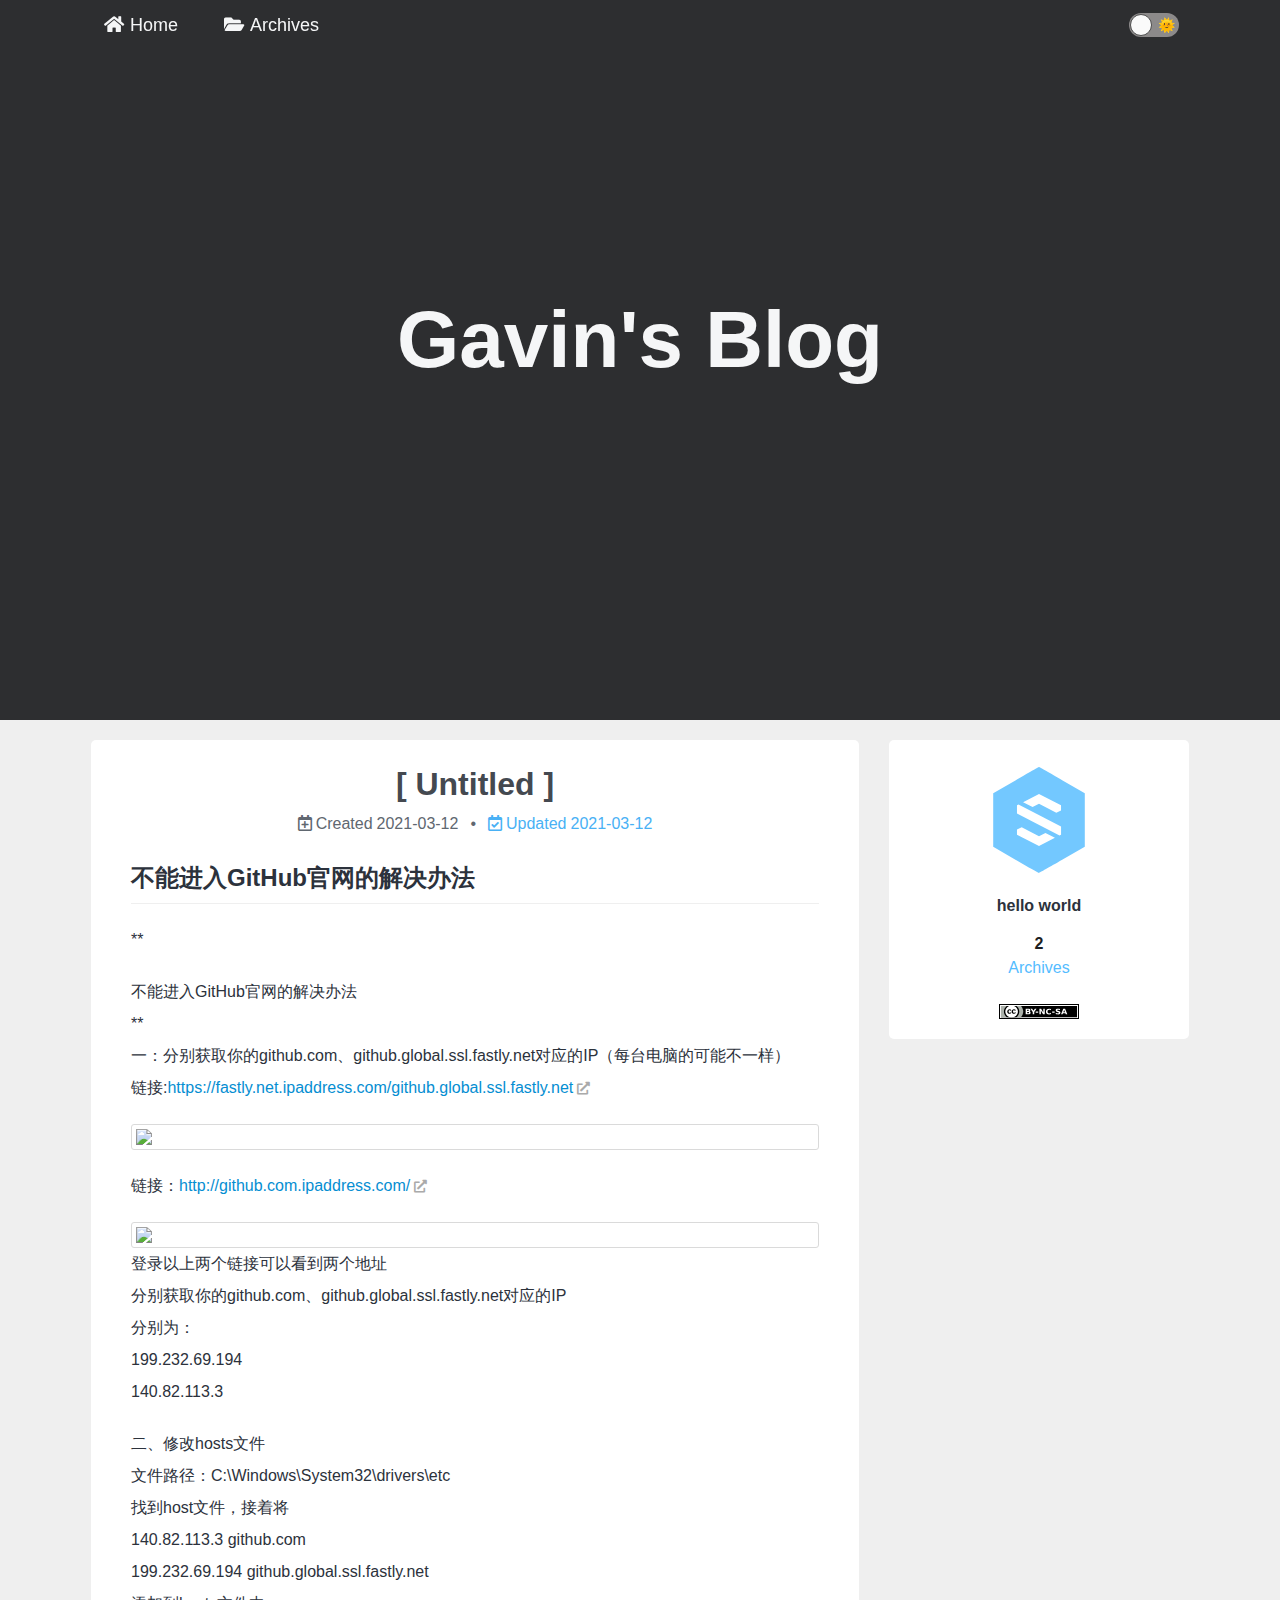
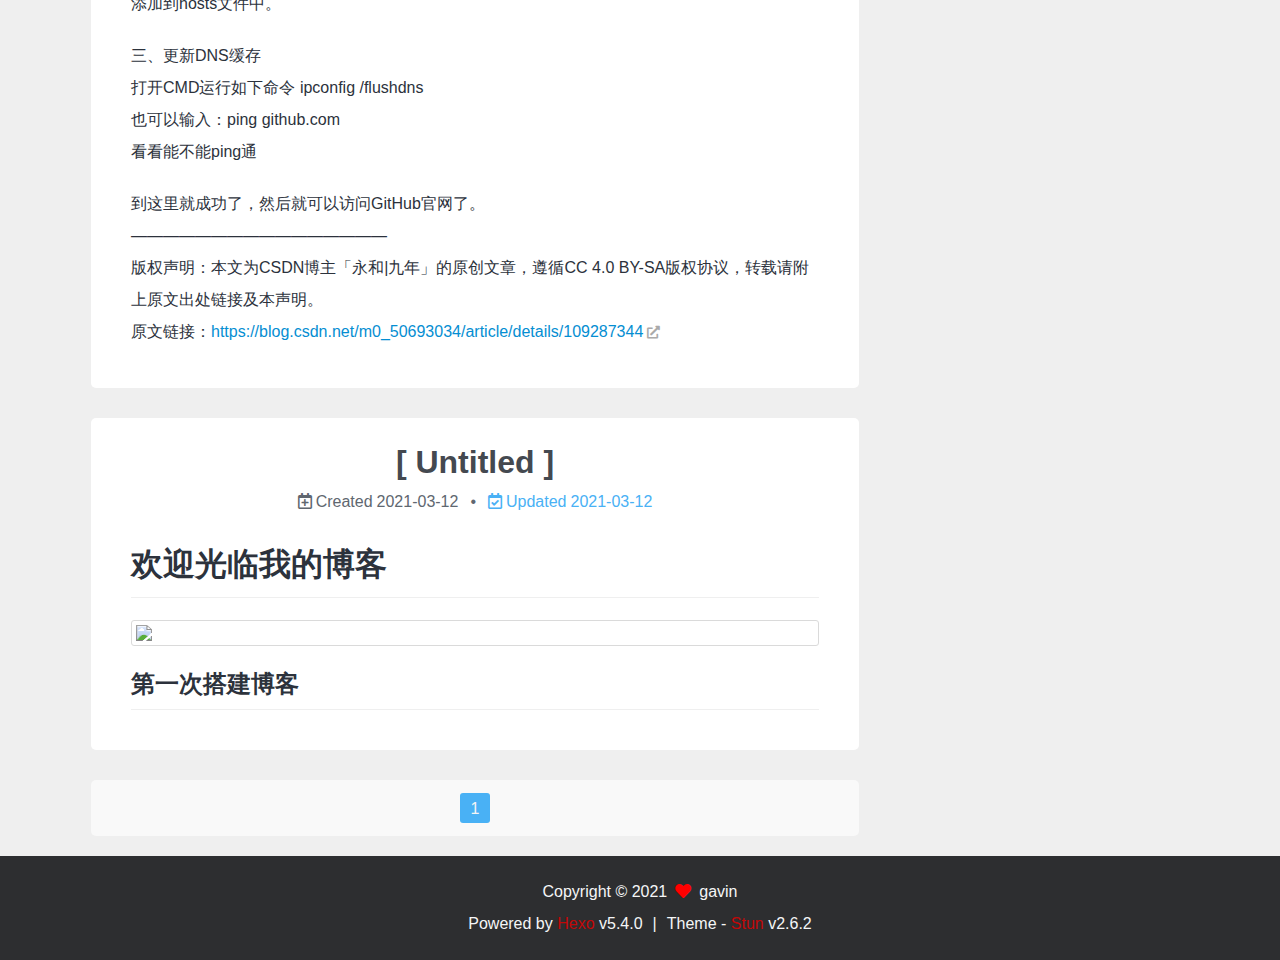
==== commit 8cb4d82f: "Site updated: 2021-03-12 13:45:36" ====
--- a/index.html
+++ b/index.html
@@ -3,7 +3,7 @@
 <meta property="og:url" content="http://example.com/index.html">
 <meta property="og:site_name" content="Gavin&#39;s Blog">
 <meta property="og:locale" content="en_US">
-<meta property="article:author" content="John Doe">
+<meta property="article:author" content="gavin">
 <meta name="twitter:card" content="summary"><title>Gavin's Blog</title><link ref="canonical" href="http://example.com/index.html"><link rel="dns-prefetch" href="https://cdn.jsdelivr.net"><link rel="stylesheet" href="https://cdn.jsdelivr.net/npm/@fortawesome/fontawesome-free@5.12.1/css/all.min.css" type="text/css"><link rel="stylesheet" href="/css/index.css?v=2.6.2"><script>var Stun = window.Stun || {};
 var CONFIG = {
   root: '/',
@@ -28,11 +28,22 @@
   sourcePath: {"js":"js","css":"css","images":"images"},
 };
 
-window.CONFIG = CONFIG;</script><meta name="generator" content="Hexo 5.4.0"></head><body><div class="container" id="container"><header class="header" id="header"><div class="header-inner"><nav class="header-nav header-nav--fixed"><div class="header-nav-inner"><div class="header-nav-menubtn"><i class="fas fa-bars"></i></div><div class="header-nav-menu"><div class="header-nav-menu-item"><a class="header-nav-menu-item__link" href="/"><span class="header-nav-menu-item__icon"><i class="fas fa-home"></i></span><span class="header-nav-menu-item__text">Home</span></a></div><div class="header-nav-menu-item"><a class="header-nav-menu-item__link" href="/archives/"><span class="header-nav-menu-item__icon"><i class="fas fa-folder-open"></i></span><span class="header-nav-menu-item__text">Archives</span></a></div></div><div class="header-nav-mode"><div class="mode"><div class="mode-track"><span class="mode-track-moon"></span><span class="mode-track-sun"></span></div><div class="mode-thumb"></div></div></div></div></nav><div class="header-banner"><div class="header-banner-info"><div class="header-banner-info__title">Gavin's Blog</div><div class="header-banner-info__subtitle"></div></div></div></div></header><main class="main" id="main"><div class="main-inner"><div class="content-wrap" id="content-wrap"><div class="content content-home" id="content"><section class="postlist"><article class="postlist-item post"><header class="post-header"><h1 class="post-title"><a class="post-title__link" href="/2021/03/12/%E6%AC%A2%E8%BF%8E%E5%85%89%E4%B8%B4/">[ Untitled ]</a></h1><div class="post-meta"><span class="post-meta-item post-meta-item--createtime"><span class="post-meta-item__icon"><i class="far fa-calendar-plus"></i></span><span class="post-meta-item__info">Created</span><span class="post-meta-item__value">2021-03-12</span></span><span class="post-meta-item post-meta-item--updatetime"><span class="post-meta-item__icon"><i class="far fa-calendar-check"></i></span><span class="post-meta-item__info">Updated</span><span class="post-meta-item__value">2021-03-12</span></span></div></header><div class="post-body"><div class="post-excerpt">
+window.CONFIG = CONFIG;</script><meta name="generator" content="Hexo 5.4.0"></head><body><div class="container" id="container"><header class="header" id="header"><div class="header-inner"><nav class="header-nav header-nav--fixed"><div class="header-nav-inner"><div class="header-nav-menubtn"><i class="fas fa-bars"></i></div><div class="header-nav-menu"><div class="header-nav-menu-item"><a class="header-nav-menu-item__link" href="/"><span class="header-nav-menu-item__icon"><i class="fas fa-home"></i></span><span class="header-nav-menu-item__text">Home</span></a></div><div class="header-nav-menu-item"><a class="header-nav-menu-item__link" href="/archives/"><span class="header-nav-menu-item__icon"><i class="fas fa-folder-open"></i></span><span class="header-nav-menu-item__text">Archives</span></a></div></div><div class="header-nav-mode"><div class="mode"><div class="mode-track"><span class="mode-track-moon"></span><span class="mode-track-sun"></span></div><div class="mode-thumb"></div></div></div></div></nav><div class="header-banner"><div class="header-banner-info"><div class="header-banner-info__title">Gavin's Blog</div><div class="header-banner-info__subtitle"></div></div></div></div></header><main class="main" id="main"><div class="main-inner"><div class="content-wrap" id="content-wrap"><div class="content content-home" id="content"><section class="postlist"><article class="postlist-item post"><header class="post-header"><h1 class="post-title"><a class="post-title__link" href="/2021/03/12/%E8%A7%A3%E5%86%B3%E8%BF%9B%E4%B8%8D%E5%8E%BBgithu%E5%AE%98%E7%BD%91/">[ Untitled ]</a></h1><div class="post-meta"><span class="post-meta-item post-meta-item--createtime"><span class="post-meta-item__icon"><i class="far fa-calendar-plus"></i></span><span class="post-meta-item__info">Created</span><span class="post-meta-item__value">2021-03-12</span></span><span class="post-meta-item post-meta-item--updatetime"><span class="post-meta-item__icon"><i class="far fa-calendar-check"></i></span><span class="post-meta-item__info">Updated</span><span class="post-meta-item__value">2021-03-12</span></span></div></header><div class="post-body"><div class="post-excerpt">
+        <h2 id="不能进入GitHub官网的解决办法"   >
+          <a href="#不能进入GitHub官网的解决办法" class="heading-link"><i class="fas fa-link"></i></a><a href="#不能进入GitHub官网的解决办法" class="headerlink" title="不能进入GitHub官网的解决办法"></a>不能进入GitHub官网的解决办法</h2>
+      <p>**</p>
+<p>不能进入GitHub官网的解决办法<br>**<br>一：分别获取你的github.com、github.global.ssl.fastly.net对应的IP（每台电脑的可能不一样）<br>链接:<span class="exturl"><a class="exturl__link"   target="_blank" rel="noopener" href="https://fastly.net.ipaddress.com/github.global.ssl.fastly.net" >https://fastly.net.ipaddress.com/github.global.ssl.fastly.net</a><span class="exturl__icon"><i class="fas fa-external-link-alt"></i></span></span></p>
+<p><img   src="https://img-blog.csdnimg.cn/20201026121605666.png?x-oss-process=image/watermark,type_ZmFuZ3poZW5naGVpdGk,shadow_10,text_aHR0cHM6Ly9ibG9nLmNzZG4ubmV0L20wXzUwNjkzMDM0,size_16,color_FFFFFF,t_70#pic_center" style="width: image/watermark,type_ZmFuZ3poZW5naGVpdGk,shadow_10,tepx;height: t_aHR0cHM6Ly9ibG9nLmNzZG4ubmV0L20wXzUwNjkzMDM0,size_16,color_FFFFFF,t_70#pic_centerpx;" ></p>
+<p>链接：<span class="exturl"><a class="exturl__link"   target="_blank" rel="noopener" href="http://github.com.ipaddress.com/" >http://github.com.ipaddress.com/</a><span class="exturl__icon"><i class="fas fa-external-link-alt"></i></span></span></p>
+<p><img   src="https://img-blog.csdnimg.cn/20201026121955584.png?x-ossprocess=image/watermark,type_ZmFuZ3poZW5naGVpdGk,shadow_10,text_aHR0cHM6Ly9ibG9nLmNzZG4ubmV0L20wXzUwNjkzMDM0,size_16,color_FFFFFF,t_70#pic_center" style="width: image/watermark,type_ZmFuZ3poZW5naGVpdGk,shadow_10,tepx;height: t_aHR0cHM6Ly9ibG9nLmNzZG4ubmV0L20wXzUwNjkzMDM0,size_16,color_FFFFFF,t_70#pic_centerpx;" >登录以上两个链接可以看到两个地址<br>分别获取你的github.com、github.global.ssl.fastly.net对应的IP<br>分别为：<br>199.232.69.194<br>140.82.113.3</p>
+<p>二、修改hosts文件<br>文件路径：C:\Windows\System32\drivers\etc<br>找到host文件，接着将<br>140.82.113.3 github.com<br>199.232.69.194 github.global.ssl.fastly.net<br>添加到hosts文件中。</p>
+<p>三、更新DNS缓存<br>打开CMD运行如下命令 ipconfig /flushdns<br>也可以输入：ping github.com<br>看看能不能ping通</p>
+<p>到这里就成功了，然后就可以访问GitHub官网了。<br>————————————————<br>版权声明：本文为CSDN博主「永和|九年」的原创文章，遵循CC 4.0 BY-SA版权协议，转载请附上原文出处链接及本声明。<br>原文链接：<span class="exturl"><a class="exturl__link"   target="_blank" rel="noopener" href="https://blog.csdn.net/m0_50693034/article/details/109287344" >https://blog.csdn.net/m0_50693034/article/details/109287344</a><span class="exturl__icon"><i class="fas fa-external-link-alt"></i></span></span></p>
+</div></div></article><article class="postlist-item post"><header class="post-header"><h1 class="post-title"><a class="post-title__link" href="/2021/03/12/%E6%AC%A2%E8%BF%8E%E5%85%89%E4%B8%B4/">[ Untitled ]</a></h1><div class="post-meta"><span class="post-meta-item post-meta-item--createtime"><span class="post-meta-item__icon"><i class="far fa-calendar-plus"></i></span><span class="post-meta-item__info">Created</span><span class="post-meta-item__value">2021-03-12</span></span><span class="post-meta-item post-meta-item--updatetime"><span class="post-meta-item__icon"><i class="far fa-calendar-check"></i></span><span class="post-meta-item__info">Updated</span><span class="post-meta-item__value">2021-03-12</span></span></div></header><div class="post-body"><div class="post-excerpt">
         <h1 id="欢迎光临我的博客"   >
           <a href="#欢迎光临我的博客" class="heading-link"><i class="fas fa-link"></i></a><a href="#欢迎光临我的博客" class="headerlink" title="欢迎光临我的博客"></a>欢迎光临我的博客</h1>
       <p><img src="https://ss0.bdstatic.com/70cFuHSh_Q1YnxGkpoWK1HF6hhy/it/u=2221385132,2525031384&fm=26&gp=0.jpg"></p>
 
         <h2 id="第一次搭建博客"   >
           <a href="#第一次搭建博客" class="heading-link"><i class="fas fa-link"></i></a><a href="#第一次搭建博客" class="headerlink" title="第一次搭建博客"></a>第一次搭建博客</h2>
-      </div></div></article></section><nav class="paginator"><div class="paginator-inner"><span class="page-number current">1</span></div></nav></div></div><div class="sidebar-wrap" id="sidebar-wrap"><aside class="sidebar" id="sidebar"><section class="sidebar-toc hide"></section><!-- ov = overview--><section class="sidebar-ov"><div class="sidebar-ov-author"><div class="sidebar-ov-author__avatar"><img class="sidebar-ov-author__avatar_img" src="/images/icons/stun-logo.svg" alt="avatar"></div><p class="sidebar-ov-author__text">hello world</p></div><div class="sidebar-ov-state"><a class="sidebar-ov-state-item sidebar-ov-state-item--posts" href="/archives/"><div class="sidebar-ov-state-item__count">1</div><div class="sidebar-ov-state-item__name">Archives</div></a></div><div class="sidebar-ov-cc"><a href="https://creativecommons.org/licenses/by-nc-sa/4.0/deed.en" target="_blank" rel="noopener" data-popover="Creative Commons" data-popover-pos="up"><img src="/images/cc-by-nc-sa.svg"></a></div></section></aside></div><div class="clearfix"></div></div></main><footer class="footer" id="footer"><div class="footer-inner"><div><span>Copyright © 2021</span><span class="footer__icon"><i class="fas fa-heart"></i></span><span>John Doe</span></div><div><span>Powered by <a href="http://hexo.io/" title="Hexo" target="_blank" rel="noopener">Hexo</a></span><span> v5.4.0</span><span class="footer__devider">|</span><span>Theme - <a href="https://github.com/liuyib/hexo-theme-stun/" title="Stun" target="_blank" rel="noopener">Stun</a></span><span> v2.6.2</span></div></div></footer><div class="loading-bar" id="loading-bar"><div class="loading-bar__progress"></div></div><div class="back2top" id="back2top"><span class="back2top__icon"><i class="fas fa-rocket"></i></span></div></div><script src="https://cdn.jsdelivr.net/npm/jquery@v3.4.1/dist/jquery.min.js"></script><script src="https://cdn.jsdelivr.net/npm/velocity-animate@1.5.2/velocity.min.js"></script><script src="https://cdn.jsdelivr.net/npm/velocity-animate@1.5.2/velocity.ui.min.js"></script><script src="/js/utils.js?v=2.6.2"></script><script src="/js/stun-boot.js?v=2.6.2"></script><script src="/js/scroll.js?v=2.6.2"></script><script src="/js/header.js?v=2.6.2"></script><script src="/js/sidebar.js?v=2.6.2"></script></body></html>+      </div></div></article></section><nav class="paginator"><div class="paginator-inner"><span class="page-number current">1</span></div></nav></div></div><div class="sidebar-wrap" id="sidebar-wrap"><aside class="sidebar" id="sidebar"><section class="sidebar-toc hide"></section><!-- ov = overview--><section class="sidebar-ov"><div class="sidebar-ov-author"><div class="sidebar-ov-author__avatar"><img class="sidebar-ov-author__avatar_img" src="/images/icons/stun-logo.svg" alt="avatar"></div><p class="sidebar-ov-author__text">hello world</p></div><div class="sidebar-ov-state"><a class="sidebar-ov-state-item sidebar-ov-state-item--posts" href="/archives/"><div class="sidebar-ov-state-item__count">2</div><div class="sidebar-ov-state-item__name">Archives</div></a></div><div class="sidebar-ov-cc"><a href="https://creativecommons.org/licenses/by-nc-sa/4.0/deed.en" target="_blank" rel="noopener" data-popover="Creative Commons" data-popover-pos="up"><img src="/images/cc-by-nc-sa.svg"></a></div></section></aside></div><div class="clearfix"></div></div></main><footer class="footer" id="footer"><div class="footer-inner"><div><span>Copyright © 2021</span><span class="footer__icon"><i class="fas fa-heart"></i></span><span>gavin</span></div><div><span>Powered by <a href="http://hexo.io/" title="Hexo" target="_blank" rel="noopener">Hexo</a></span><span> v5.4.0</span><span class="footer__devider">|</span><span>Theme - <a href="https://github.com/liuyib/hexo-theme-stun/" title="Stun" target="_blank" rel="noopener">Stun</a></span><span> v2.6.2</span></div></div></footer><div class="loading-bar" id="loading-bar"><div class="loading-bar__progress"></div></div><div class="back2top" id="back2top"><span class="back2top__icon"><i class="fas fa-rocket"></i></span></div></div><script src="https://cdn.jsdelivr.net/npm/jquery@v3.4.1/dist/jquery.min.js"></script><script src="https://cdn.jsdelivr.net/npm/velocity-animate@1.5.2/velocity.min.js"></script><script src="https://cdn.jsdelivr.net/npm/velocity-animate@1.5.2/velocity.ui.min.js"></script><script src="/js/utils.js?v=2.6.2"></script><script src="/js/stun-boot.js?v=2.6.2"></script><script src="/js/scroll.js?v=2.6.2"></script><script src="/js/header.js?v=2.6.2"></script><script src="/js/sidebar.js?v=2.6.2"></script></body></html>--- a/css/index.css
+++ b/css/index.css
@@ -725,6 +725,7 @@
   width: 100%;
   font-size: 18px;
   background-color: #2d2e30;
+  /* background: url(/https://liuyib.github.io/assets/banner/1.jpg/banner/1.jpg) no-repeat center/cover; */
   height: 80vh;
 }
 .header-inner--bgcolor {
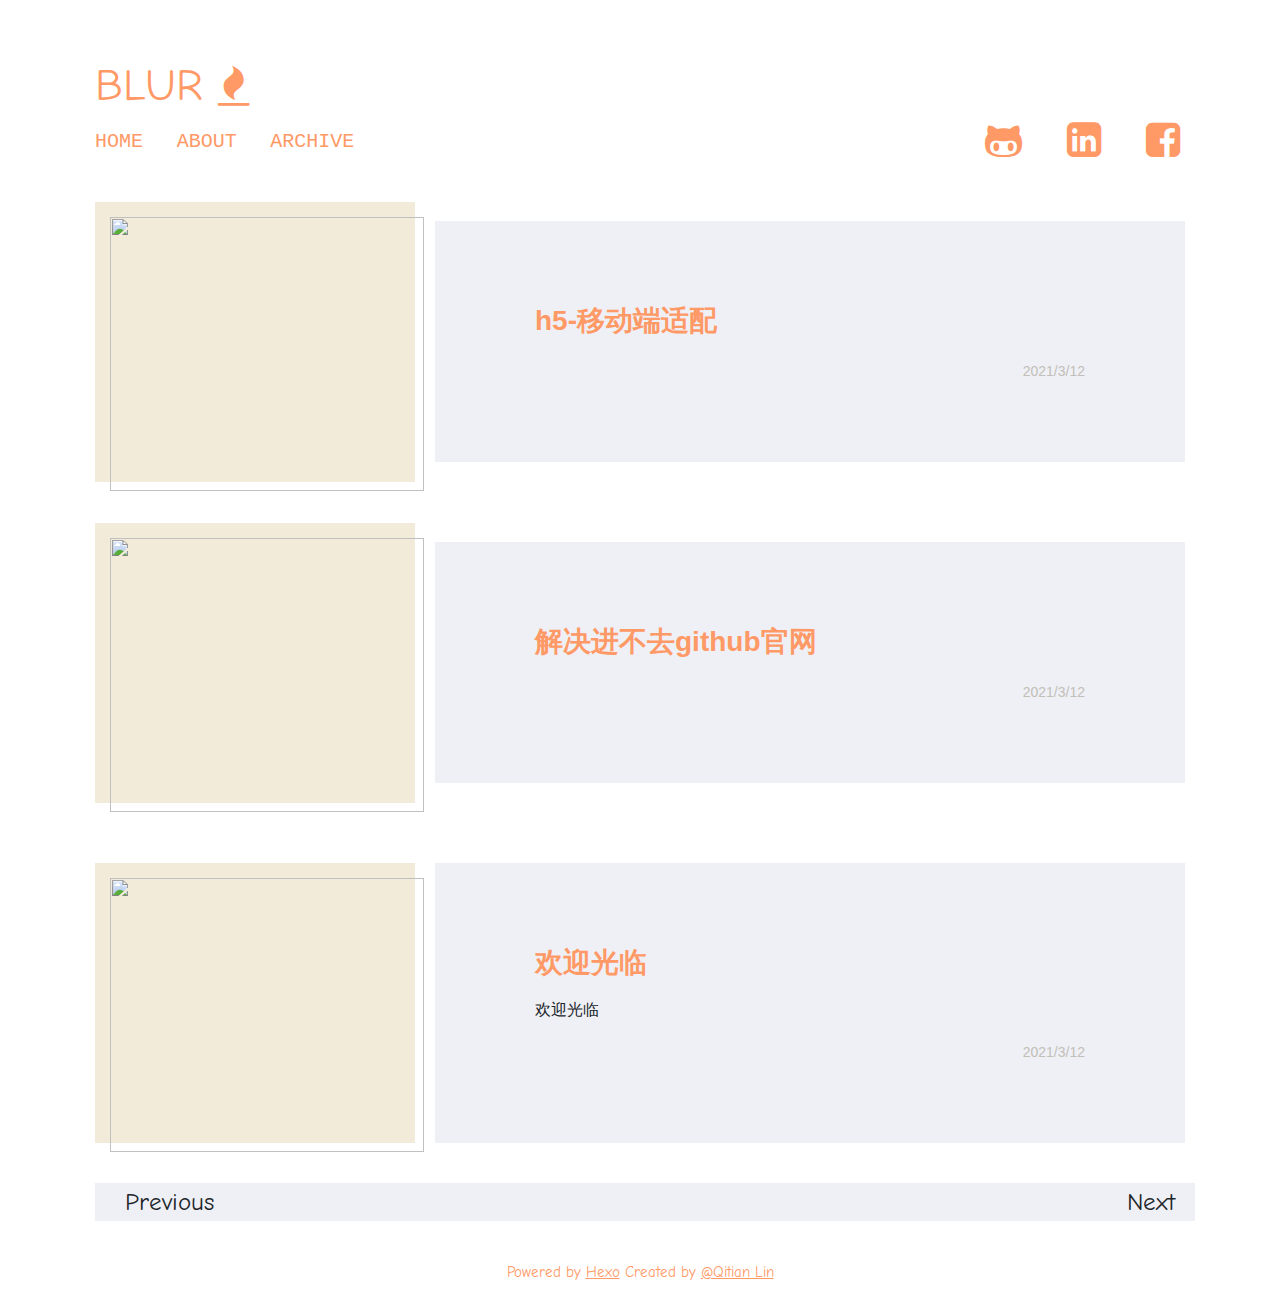
==== commit efcc0877: "Site updated: 2021-03-28 15:48:12" ====
--- a/index.html
+++ b/index.html
@@ -1,49 +1,158 @@
-<!DOCTYPE html><html lang="en"><head><meta charset="UTF-8"><meta http-equiv="X-UA-Compatible" content="IE=edge"><meta name="viewport" content="width=device-width, initial-scale=1"><meta name="format-detection" content="telephone=no"><meta name="apple-mobile-web-app-capable" content="yes"><meta name="apple-mobile-web-app-status-bar-style" content="black"><link rel="icon" href="/images/icons/favicon-16x16.png?v=2.6.2" type="image/png" sizes="16x16"><link rel="icon" href="/images/icons/favicon-32x32.png?v=2.6.2" type="image/png" sizes="32x32"><meta property="og:type" content="website">
-<meta property="og:title" content="Gavin&#39;s Blog">
-<meta property="og:url" content="http://example.com/index.html">
-<meta property="og:site_name" content="Gavin&#39;s Blog">
-<meta property="og:locale" content="en_US">
-<meta property="article:author" content="gavin">
-<meta name="twitter:card" content="summary"><title>Gavin's Blog</title><link ref="canonical" href="http://example.com/index.html"><link rel="dns-prefetch" href="https://cdn.jsdelivr.net"><link rel="stylesheet" href="https://cdn.jsdelivr.net/npm/@fortawesome/fontawesome-free@5.12.1/css/all.min.css" type="text/css"><link rel="stylesheet" href="/css/index.css?v=2.6.2"><script>var Stun = window.Stun || {};
-var CONFIG = {
-  root: '/',
-  algolia: undefined,
-  assistSearch: undefined,
-  fontIcon: {"prompt":{"success":"fas fa-check-circle","info":"fas fa-arrow-circle-right","warning":"fas fa-exclamation-circle","error":"fas fa-times-circle"},"copyBtn":"fas fa-copy"},
-  sidebar: {"offsetTop":"20px","tocMaxDepth":6},
-  header: {"enable":true,"showOnPost":true,"scrollDownIcon":false},
-  postWidget: {"endText":true},
-  nightMode: {"enable":true},
-  back2top: {"enable":true},
-  codeblock: {"style":"default","highlight":"light","wordWrap":false},
-  reward: false,
-  fancybox: false,
-  zoomImage: {"gapAside":"20px"},
-  galleryWaterfall: undefined,
-  lazyload: false,
-  pjax: undefined,
-  externalLink: {"icon":{"enable":true,"name":"fas fa-external-link-alt"}},
-  shortcuts: undefined,
-  prompt: {"copyButton":"Copy","copySuccess":"Copy Success","copyError":"Copy Error"},
-  sourcePath: {"js":"js","css":"css","images":"images"},
-};
+<html>
+  <head>
+    <meta charset="utf-8">
+    <meta name="viewport" content="width=device-width, initial-scale=1, shrink-to-fit=no">
+    <title>blur</title>
+    <link rel="stylesheet" href="https://stackpath.bootstrapcdn.com/bootstrap/4.4.1/css/bootstrap.min.css" integrity="sha384-Vkoo8x4CGsO3+Hhxv8T/Q5PaXtkKtu6ug5TOeNV6gBiFeWPGFN9MuhOf23Q9Ifjh" crossorigin="anonymous">
+    <link href="https://fonts.googleapis.com/css2?family=Comic+Neue:ital,wght@0,700;1,700&display=swap" rel="stylesheet">
+    <link href="https://stackpath.bootstrapcdn.com/font-awesome/4.7.0/css/font-awesome.min.css" rel="stylesheet" integrity="sha384-wvfXpqpZZVQGK6TAh5PVlGOfQNHSoD2xbE+QkPxCAFlNEevoEH3Sl0sibVcOQVnN" crossorigin="anonymous">
+    <link rel = "icon" href =  "https://i.pinimg.com/originals/4a/a5/df/4aa5df83115df6c96732a2d76ccb4f1b.jpg" type = "image/x-icon"> 
+    
+<link rel="stylesheet" href="/css/styles.css">
+ 
+<meta name="generator" content="Hexo 5.4.0">
+<style>.github-emoji { position: relative; display: inline-block; width: 1.2em; min-height: 1.2em; overflow: hidden; vertical-align: top; color: transparent; }  .github-emoji > span { position: relative; z-index: 10; }  .github-emoji img, .github-emoji .fancybox { margin: 0 !important; padding: 0 !important; border: none !important; outline: none !important; text-decoration: none !important; user-select: none !important; cursor: auto !important; }  .github-emoji img { height: 1.2em !important; width: 1.2em !important; position: absolute !important; left: 50% !important; top: 50% !important; transform: translate(-50%, -50%) !important; user-select: none !important; cursor: auto !important; } .github-emoji-fallback { color: inherit; } .github-emoji-fallback img { opacity: 0 !important; }</style>
+</head>
 
-window.CONFIG = CONFIG;</script><meta name="generator" content="Hexo 5.4.0"></head><body><div class="container" id="container"><header class="header" id="header"><div class="header-inner"><nav class="header-nav header-nav--fixed"><div class="header-nav-inner"><div class="header-nav-menubtn"><i class="fas fa-bars"></i></div><div class="header-nav-menu"><div class="header-nav-menu-item"><a class="header-nav-menu-item__link" href="/"><span class="header-nav-menu-item__icon"><i class="fas fa-home"></i></span><span class="header-nav-menu-item__text">Home</span></a></div><div class="header-nav-menu-item"><a class="header-nav-menu-item__link" href="/archives/"><span class="header-nav-menu-item__icon"><i class="fas fa-folder-open"></i></span><span class="header-nav-menu-item__text">Archives</span></a></div></div><div class="header-nav-mode"><div class="mode"><div class="mode-track"><span class="mode-track-moon"></span><span class="mode-track-sun"></span></div><div class="mode-thumb"></div></div></div></div></nav><div class="header-banner"><div class="header-banner-info"><div class="header-banner-info__title">Gavin's Blog</div><div class="header-banner-info__subtitle"></div></div></div></div></header><main class="main" id="main"><div class="main-inner"><div class="content-wrap" id="content-wrap"><div class="content content-home" id="content"><section class="postlist"><article class="postlist-item post"><header class="post-header"><h1 class="post-title"><a class="post-title__link" href="/2021/03/12/%E8%A7%A3%E5%86%B3%E8%BF%9B%E4%B8%8D%E5%8E%BBgithu%E5%AE%98%E7%BD%91/">[ Untitled ]</a></h1><div class="post-meta"><span class="post-meta-item post-meta-item--createtime"><span class="post-meta-item__icon"><i class="far fa-calendar-plus"></i></span><span class="post-meta-item__info">Created</span><span class="post-meta-item__value">2021-03-12</span></span><span class="post-meta-item post-meta-item--updatetime"><span class="post-meta-item__icon"><i class="far fa-calendar-check"></i></span><span class="post-meta-item__info">Updated</span><span class="post-meta-item__value">2021-03-12</span></span></div></header><div class="post-body"><div class="post-excerpt">
-        <h2 id="不能进入GitHub官网的解决办法"   >
-          <a href="#不能进入GitHub官网的解决办法" class="heading-link"><i class="fas fa-link"></i></a><a href="#不能进入GitHub官网的解决办法" class="headerlink" title="不能进入GitHub官网的解决办法"></a>不能进入GitHub官网的解决办法</h2>
-      <p>**</p>
-<p>不能进入GitHub官网的解决办法<br>**<br>一：分别获取你的github.com、github.global.ssl.fastly.net对应的IP（每台电脑的可能不一样）<br>链接:<span class="exturl"><a class="exturl__link"   target="_blank" rel="noopener" href="https://fastly.net.ipaddress.com/github.global.ssl.fastly.net" >https://fastly.net.ipaddress.com/github.global.ssl.fastly.net</a><span class="exturl__icon"><i class="fas fa-external-link-alt"></i></span></span></p>
-<p><img   src="https://img-blog.csdnimg.cn/20201026121605666.png?x-oss-process=image/watermark,type_ZmFuZ3poZW5naGVpdGk,shadow_10,text_aHR0cHM6Ly9ibG9nLmNzZG4ubmV0L20wXzUwNjkzMDM0,size_16,color_FFFFFF,t_70#pic_center" style="width: image/watermark,type_ZmFuZ3poZW5naGVpdGk,shadow_10,tepx;height: t_aHR0cHM6Ly9ibG9nLmNzZG4ubmV0L20wXzUwNjkzMDM0,size_16,color_FFFFFF,t_70#pic_centerpx;" ></p>
-<p>链接：<span class="exturl"><a class="exturl__link"   target="_blank" rel="noopener" href="http://github.com.ipaddress.com/" >http://github.com.ipaddress.com/</a><span class="exturl__icon"><i class="fas fa-external-link-alt"></i></span></span></p>
-<p><img   src="https://img-blog.csdnimg.cn/20201026121955584.png?x-ossprocess=image/watermark,type_ZmFuZ3poZW5naGVpdGk,shadow_10,text_aHR0cHM6Ly9ibG9nLmNzZG4ubmV0L20wXzUwNjkzMDM0,size_16,color_FFFFFF,t_70#pic_center" style="width: image/watermark,type_ZmFuZ3poZW5naGVpdGk,shadow_10,tepx;height: t_aHR0cHM6Ly9ibG9nLmNzZG4ubmV0L20wXzUwNjkzMDM0,size_16,color_FFFFFF,t_70#pic_centerpx;" >登录以上两个链接可以看到两个地址<br>分别获取你的github.com、github.global.ssl.fastly.net对应的IP<br>分别为：<br>199.232.69.194<br>140.82.113.3</p>
-<p>二、修改hosts文件<br>文件路径：C:\Windows\System32\drivers\etc<br>找到host文件，接着将<br>140.82.113.3 github.com<br>199.232.69.194 github.global.ssl.fastly.net<br>添加到hosts文件中。</p>
-<p>三、更新DNS缓存<br>打开CMD运行如下命令 ipconfig /flushdns<br>也可以输入：ping github.com<br>看看能不能ping通</p>
-<p>到这里就成功了，然后就可以访问GitHub官网了。<br>————————————————<br>版权声明：本文为CSDN博主「永和|九年」的原创文章，遵循CC 4.0 BY-SA版权协议，转载请附上原文出处链接及本声明。<br>原文链接：<span class="exturl"><a class="exturl__link"   target="_blank" rel="noopener" href="https://blog.csdn.net/m0_50693034/article/details/109287344" >https://blog.csdn.net/m0_50693034/article/details/109287344</a><span class="exturl__icon"><i class="fas fa-external-link-alt"></i></span></span></p>
-</div></div></article><article class="postlist-item post"><header class="post-header"><h1 class="post-title"><a class="post-title__link" href="/2021/03/12/%E6%AC%A2%E8%BF%8E%E5%85%89%E4%B8%B4/">[ Untitled ]</a></h1><div class="post-meta"><span class="post-meta-item post-meta-item--createtime"><span class="post-meta-item__icon"><i class="far fa-calendar-plus"></i></span><span class="post-meta-item__info">Created</span><span class="post-meta-item__value">2021-03-12</span></span><span class="post-meta-item post-meta-item--updatetime"><span class="post-meta-item__icon"><i class="far fa-calendar-check"></i></span><span class="post-meta-item__info">Updated</span><span class="post-meta-item__value">2021-03-12</span></span></div></header><div class="post-body"><div class="post-excerpt">
-        <h1 id="欢迎光临我的博客"   >
-          <a href="#欢迎光临我的博客" class="heading-link"><i class="fas fa-link"></i></a><a href="#欢迎光临我的博客" class="headerlink" title="欢迎光临我的博客"></a>欢迎光临我的博客</h1>
-      <p><img src="https://ss0.bdstatic.com/70cFuHSh_Q1YnxGkpoWK1HF6hhy/it/u=2221385132,2525031384&fm=26&gp=0.jpg"></p>
+  <body>
+    <div class="container">
+      <!-- Header -->
+      <link rel = "icon" href =  "https://i.pinimg.com/originals/4a/a5/df/4aa5df83115df6c96732a2d76ccb4f1b.jpg" type = "image/x-icon"> 
+<nav id="nav">
+  <header class="header">
+    <a href="/" class="header-title">
+      BLUR <i class="fa fa-fire" aria-hidden="true"></i>
+    </a>
+    
+  </header>
 
-        <h2 id="第一次搭建博客"   >
-          <a href="#第一次搭建博客" class="heading-link"><i class="fas fa-link"></i></a><a href="#第一次搭建博客" class="headerlink" title="第一次搭建博客"></a>第一次搭建博客</h2>
-      </div></div></article></section><nav class="paginator"><div class="paginator-inner"><span class="page-number current">1</span></div></nav></div></div><div class="sidebar-wrap" id="sidebar-wrap"><aside class="sidebar" id="sidebar"><section class="sidebar-toc hide"></section><!-- ov = overview--><section class="sidebar-ov"><div class="sidebar-ov-author"><div class="sidebar-ov-author__avatar"><img class="sidebar-ov-author__avatar_img" src="/images/icons/stun-logo.svg" alt="avatar"></div><p class="sidebar-ov-author__text">hello world</p></div><div class="sidebar-ov-state"><a class="sidebar-ov-state-item sidebar-ov-state-item--posts" href="/archives/"><div class="sidebar-ov-state-item__count">2</div><div class="sidebar-ov-state-item__name">Archives</div></a></div><div class="sidebar-ov-cc"><a href="https://creativecommons.org/licenses/by-nc-sa/4.0/deed.en" target="_blank" rel="noopener" data-popover="Creative Commons" data-popover-pos="up"><img src="/images/cc-by-nc-sa.svg"></a></div></section></aside></div><div class="clearfix"></div></div></main><footer class="footer" id="footer"><div class="footer-inner"><div><span>Copyright © 2021</span><span class="footer__icon"><i class="fas fa-heart"></i></span><span>gavin</span></div><div><span>Powered by <a href="http://hexo.io/" title="Hexo" target="_blank" rel="noopener">Hexo</a></span><span> v5.4.0</span><span class="footer__devider">|</span><span>Theme - <a href="https://github.com/liuyib/hexo-theme-stun/" title="Stun" target="_blank" rel="noopener">Stun</a></span><span> v2.6.2</span></div></div></footer><div class="loading-bar" id="loading-bar"><div class="loading-bar__progress"></div></div><div class="back2top" id="back2top"><span class="back2top__icon"><i class="fas fa-rocket"></i></span></div></div><script src="https://cdn.jsdelivr.net/npm/jquery@v3.4.1/dist/jquery.min.js"></script><script src="https://cdn.jsdelivr.net/npm/velocity-animate@1.5.2/velocity.min.js"></script><script src="https://cdn.jsdelivr.net/npm/velocity-animate@1.5.2/velocity.ui.min.js"></script><script src="/js/utils.js?v=2.6.2"></script><script src="/js/stun-boot.js?v=2.6.2"></script><script src="/js/scroll.js?v=2.6.2"></script><script src="/js/header.js?v=2.6.2"></script><script src="/js/sidebar.js?v=2.6.2"></script></body></html>+  
+
+  <div class="nav-wrapper">
+    <div class="menu">
+      <a href="/" class="nav-menu z-active">HOME</a>
+      <a href="/about" class="nav-menu">ABOUT</a>
+      <a href="/archives" class="nav-menu">ARCHIVE</a>
+    </div>
+
+    <div class="icons">
+      <a target="_blank" rel="noopener" href="https://github.com/kiten46087" class="nav-icon" >
+        <i class="fa fa-github-alt" aria-hidden="true"></i>
+      </a>
+      <a href="" class="nav-icon">
+        <i class="fa fa-linkedin-square" aria-hidden="true"></i>
+      </a>
+      <a href="" class="nav-icon">
+        <i class="fa fa-facebook-square" aria-hidden="true"></i>
+      </a>
+    </div>
+
+    
+  </div>
+</nav>
+    
+<!-- <hr class="hr-divide-header" align="left"> -->
+      <!-- <img src="css/test.jpg" alt="main-page-cover-image" class="img-fluid"> -->
+<!-- <hr class="hr-divide"> -->
+<div id="main-page">
+  
+    <div class="blog-excerpt">
+   
+    <div class="image-wrapper">
+       
+        <img src="https://images.unsplash.com/photo-1494548162494-384bba4ab999?ixlib=rb-1.2.1&ixid=eyJhcHBfaWQiOjEyMDd9&w=1000&q=80" alt="">
+       
+    </div>
+    <div class="excerpt-wrapper">
+      <a class="title" href="/2021/03/12/h5-移动端适配/">
+        h5-移动端适配
+      </a>
+      <section class="excerpt"></section>
+      <div class="date">
+        2021/3/12
+      </div>
+    </div>
+   
+</div>
+
+ 
+    <!-- <hr class="hr-divide"> -->
+  
+    <div class="blog-excerpt">
+   
+    <div class="image-wrapper">
+       
+        <img src="https://images.unsplash.com/photo-1494548162494-384bba4ab999?ixlib=rb-1.2.1&ixid=eyJhcHBfaWQiOjEyMDd9&w=1000&q=80" alt="">
+       
+    </div>
+    <div class="excerpt-wrapper">
+      <a class="title" href="/2021/03/12/解决进不去githu官网/">
+        解决进不去github官网
+      </a>
+      <section class="excerpt"></section>
+      <div class="date">
+        2021/3/12
+      </div>
+    </div>
+   
+</div>
+
+ 
+    <!-- <hr class="hr-divide"> -->
+  
+    <div class="blog-excerpt">
+   
+    <div class="image-wrapper">
+       
+        <img src="https://gimg2.baidu.com/image_search/src=http%3A%2F%2Fc-ssl.duitang.com%2Fuploads%2Fitem%2F202002%2F15%2F20200215000510_e5sJ2.thumb.400_0.jpeg&amp;refer=http%3A%2F%2Fc-ssl.duitang.com&amp;app=2002&amp;size=f9999,10000&amp;q=a80&amp;n=0&amp;g=0n&amp;fmt=jpeg?sec=1619509580&amp;t=8c9ebff043b1318affefc88b2fabc9d1" alt="">
+       
+    </div>
+    <div class="excerpt-wrapper">
+      <a class="title" href="/2021/03/12/欢迎光临/">
+        欢迎光临
+      </a>
+      <section class="excerpt">欢迎光临</section>
+      <div class="date">
+        2021/3/12
+      </div>
+    </div>
+   
+</div>
+
+ 
+    <!-- <hr class="hr-divide"> -->
+    
+  
+  <nav>
+  <ul class="pager">
+     
+      <li>Previous</li>
+     
+
+     
+      <li>Next</li>
+     
+  </ul>
+</nav>
+</div>
+ 
+      <!-- Footer -->
+      <!-- <h1>This is the footer.ejs file</h1> -->
+
+<footer class="footer">
+  <p style="margin-top: 0px;">
+    Powered by <a target="_blank" rel="noopener" href="https://hexo.io/">Hexo</a>
+    Created by <a href="">@Qitian Lin</a>
+  </p>
+</footer>  
+    </div>
+
+    <!-- After footer file to store js of Bootstrap -->
+    <!-- <h1>This is the after-footer ejs file</h1> -->
+<script src="https://code.jquery.com/jquery-3.4.1.slim.min.js" integrity="sha384-J6qa4849blE2+poT4WnyKhv5vZF5SrPo0iEjwBvKU7imGFAV0wwj1yYfoRSJoZ+n" crossorigin="anonymous"></script>
+<script src="https://cdn.jsdelivr.net/npm/popper.js@1.16.0/dist/umd/popper.min.js" integrity="sha384-Q6E9RHvbIyZFJoft+2mJbHaEWldlvI9IOYy5n3zV9zzTtmI3UksdQRVvoxMfooAo" crossorigin="anonymous"></script>
+<script src="https://stackpath.bootstrapcdn.com/bootstrap/4.4.1/js/bootstrap.min.js" integrity="sha384-wfSDF2E50Y2D1uUdj0O3uMBJnjuUD4Ih7YwaYd1iqfktj0Uod8GCExl3Og8ifwB6" crossorigin="anonymous"></script>
+ 
+  </body>
+
+</html>--- a/css/styles.css
+++ b/css/styles.css
@@ -0,0 +1,425 @@
+body {
+  font-family: 'Comic Neue', cursive;
+  background-color: white;
+}
+
+
+.blog-post-title a {
+  color: #ff9966;
+  font-size: 29px;
+  text-decoration: none;
+}
+
+.blog-post-title a:hover {
+  text-shadow: 0 0 3px #ff9966;
+  color: transparent;
+}
+
+
+
+.blog-post {
+  padding-left: 0px;
+}
+
+
+.excerpt-date {
+  font-size: 15px;
+  color: #c2beb8;
+}
+
+#main-page {
+  margin-top: 20px;
+}
+
+
+/* The styles of the sidebar titles */
+.sidebar-container {
+  position: relative;
+  margin-top: 50px;
+  margin-left: auto;
+  margin-right: auto; 
+}
+
+.avatar {
+  width: 100px;
+  height: 100px;
+  display: block;
+  margin-left: auto;
+  margin-right: auto;
+  margin-bottom: 7px;
+}
+
+.sidebar-container .img-thumbnail {
+  border-top-left-radius: 50% 50%;
+  border-top-right-radius: 50% 50%;
+  border-bottom-right-radius: 50% 50%;
+  border-bottom-left-radius: 50% 50%;
+  padding: 0px;
+}
+
+.sidebar-buttons {
+  padding-left: 0px;
+}
+
+.sidebar-title {
+  color: #ff9966;
+  font-size: 27px;
+  text-align: center;
+}
+
+.sidebar-title:hover {
+  filter: blur(2px);
+}
+
+
+
+/* The styles of the button inside sidebars */
+
+ul {
+  display: flex;
+}
+ul li {
+  list-style: none;
+  text-align: center;
+}
+
+li a {
+  color: #ff9966;
+  font-size: 18px;
+}
+
+li a:hover {
+  text-shadow: 0 0 2.7px #ff9966;
+  color: transparent;
+  text-decoration: none;
+}
+
+
+/* the styles of header */
+#nav > .header {
+  margin-top: 60px;
+  margin-bottom: 10px;
+}
+
+#nav > .header > .header-title {
+  font-size: 45px;
+  line-height: 50px;
+  margin-left: 10px;
+  color: #ff9966;
+  transition: all .2s ease-in-out;
+}
+
+#nav > .header > .header-title:hover {
+  color: #ff9966;
+  text-decoration: none;
+  filter: blur(2px);
+  /* transform: scale(1.1); */
+}
+
+
+.icons {
+  text-align: right;
+}
+
+.fa {
+  font-size: 40px;
+  line-height: 20px;
+  color: #ff9966;
+  transition: all .2s ease-in-out;
+}
+
+.fa:hover {
+  font-size: 40px;
+  line-height: 20px;
+  color: #ff9966;
+  filter: blur(1.5px);
+  transform: scale(1.1);
+}
+
+#nav > .nav-wrapper {
+  display: flex;
+  flex-wrap: wrap;
+  justify-content: space-between;
+  margin-left: 10px;
+  margin-top: 20px;
+}
+
+@media screen and (max-width: 600px) {
+  nav > .nav-wrapper {
+    flex-direction: column;
+  }
+  nav > .nav-wrapper > .menu {
+    text-align: left;
+  }
+
+  nav > .nav-wrapper > .icons {
+    /* text-align: left; */
+    margin-top: 25px;
+  }
+}
+
+#nav > .nav-wrapper > .menu {
+  text-align: right;
+  font-family: 'Courier New', Courier, monospace;
+}
+
+.menu:first-child {
+  margin-left: 0;
+}
+
+#nav > .nav-menu .z-active {
+  position: relative;
+}
+
+#nav .nav-menu {
+  font-size: 20px;
+  line-height: 24px;
+  color: #ff9966;;
+  margin-right: 24px;
+}
+
+#nav .nav-icon {
+  margin-right: 15px;
+  margin-left: 25px;
+  line-height: 24px;
+  font-size: 16px;
+}
+
+
+/* The styles of the blog excerpt */
+.date {
+  color: #c2beb8;
+  font-size: 14px;
+  margin-left: 10px;
+  margin-top: 20px;
+  text-align: right;
+}
+
+.blog-excerpt {
+  display: flex;
+  justify-content: space-between;
+  align-items: center;
+  /* padding: 80px 100px;
+  margin: 40px 0; */
+}
+
+/* optimized for mobile device */
+@media screen and (max-width: 600px) {
+  .blog-excerpt {
+    flex-direction: column;
+  } 
+}
+
+.excerpt {
+  margin-top: 15px;
+  margin-bottom: 5px;
+}
+
+.blog-excerpt .excerpt-wrapper {
+  padding: 80px 100px;
+  margin: 40px 0;
+  background-color: #eff0f6;
+  flex: 1;
+  margin-right: 10px;
+  margin-left: 10px;
+  font-family: 'Segoe UI', Tahoma, Geneva, Verdana, sans-serif;
+}
+
+.blog-excerpt > .excerpt-wrapper > .title {
+  font-weight: 600;
+  font-size: 28px;
+  line-height: 40px;
+  color: #ff9966;
+  transition: all .2s ease-in-out;
+}
+
+.blog-excerpt > .excerpt-wrapper > .title:hover {
+  text-decoration: none;
+  filter: blur(1.5px);
+  transform: scale(1.1);
+}
+
+.blog-excerpt > .image-wrapper {
+  max-height: auto;
+  float: left;
+
+  margin: 3px;
+  padding: 3px;
+
+  width: 320px;
+  height: 280px;
+  
+  margin-right: 10px;
+  margin-left: 10px;
+
+  background-color: #f2ebda;
+  /* box-shadow: 0 0 8px 8px #eff0f6 inset; */
+}
+
+.blog-excerpt > .image-wrapper > img {
+  width: 100%;
+  height: 100%;
+  margin: 12px;
+  transition: all .4s ease-in-out;
+}
+
+.blog-excerpt > .image-wrapper > img:hover {
+  width: 100%;
+  height: 100%;
+  margin: 12px;
+  filter: blur(2px);
+  transform: scale(1.05);
+}
+
+
+/* The styles of the post page */
+.article {
+  margin: 64px 0 80px;
+  padding: 80px 100px 0;
+  background-color: #f2ebda;
+  color: #333;
+  font-size: 16px;
+  line-height: 30px;
+}
+
+@media screen and (max-width: 600px) {
+  .article {
+    padding: 20px 20px 0;
+    margin: 20px 0;
+  }
+}
+
+.article > .article-title {
+  font-size: 28px;
+  line-height: 40px;
+  margin-bottom: 10px;
+  font-weight: 600;
+}
+
+.article > .article-date {
+  opacity: 0.5;
+  margin-bottom: 20px;
+}
+
+.article > .article-content {
+  padding-bottom: 60px;
+}
+
+.article > .hr-divide {
+  margin-top: 30px;
+}
+
+.article-content > .hr-divide {
+  margin-top: 60px;
+  margin-bottom: 25px;
+}
+
+.article-content > .article-footer > a {
+  margin-top: 13px;
+  color: #ff9966;
+  font-size: 20px;
+  transition: all .4s ease-in-out;
+}
+
+.article-content > .article-footer > a:hover {
+  text-decoration: none;
+  filter: blur(1.5px);
+  transform: scale(1.2);
+}
+
+/* The styles of the footer */
+.footer {
+  font-size: 15px;
+  width: 100%;
+  align-items: center;
+  display: flex;
+  flex-direction: column;
+  margin-top: 40px;
+  color: #ff9966;
+}
+
+.footer a {
+  color: #ff9966;
+  text-decoration: underline;
+}
+
+.footer a:hover {
+  color: #ff9966;
+  text-decoration: none;
+  filter: blur(1.8px);
+}
+
+/* The styles of the pagination */
+.pager {
+  margin-left: 10px;
+  background-color: #eff0f6;
+  font-size: 25px;
+  padding-left: 30px;
+  padding-right: 20px; 
+  justify-content: space-between;
+}
+
+.pager li a {
+  font-size: 25px;
+}
+
+/* The styles of the Archives */
+.archive {
+  padding: 80px 160px;
+  background-color: #f2ebda;
+  margin: 64px 0 80px;
+}
+
+@media screen and (max-width: 600px) {
+  .archive {
+    padding: 20px;
+  }
+}
+
+.archive-item {
+  margin-top: 10px;
+  font-size: 22px;
+  display: flex;
+  justify-content: space-between;
+  line-height: 25px;
+}
+
+.archive-item a {
+  color: #ff9966;
+}
+
+.archive-item a:hover {
+  color: #ff9966;
+  text-decoration: none;
+  filter: blur(1.5px);
+}
+
+.archive-item span {
+  opacity: 0.5;
+}
+
+
+/* The styles of about page */
+.about {
+  padding: 80px 160px;
+  background-color: #f2ebda;
+  margin: 64px 0 80px;
+}
+
+@media screen and (max-width: 600px) {
+  .about {
+    padding: 20px;
+  }
+}
+
+.highlight {
+  background-color: white;
+}
+
+.highlight .gutter {
+  display: none;
+}
+
+.highlight .line {
+  margin-left: 5px;
+}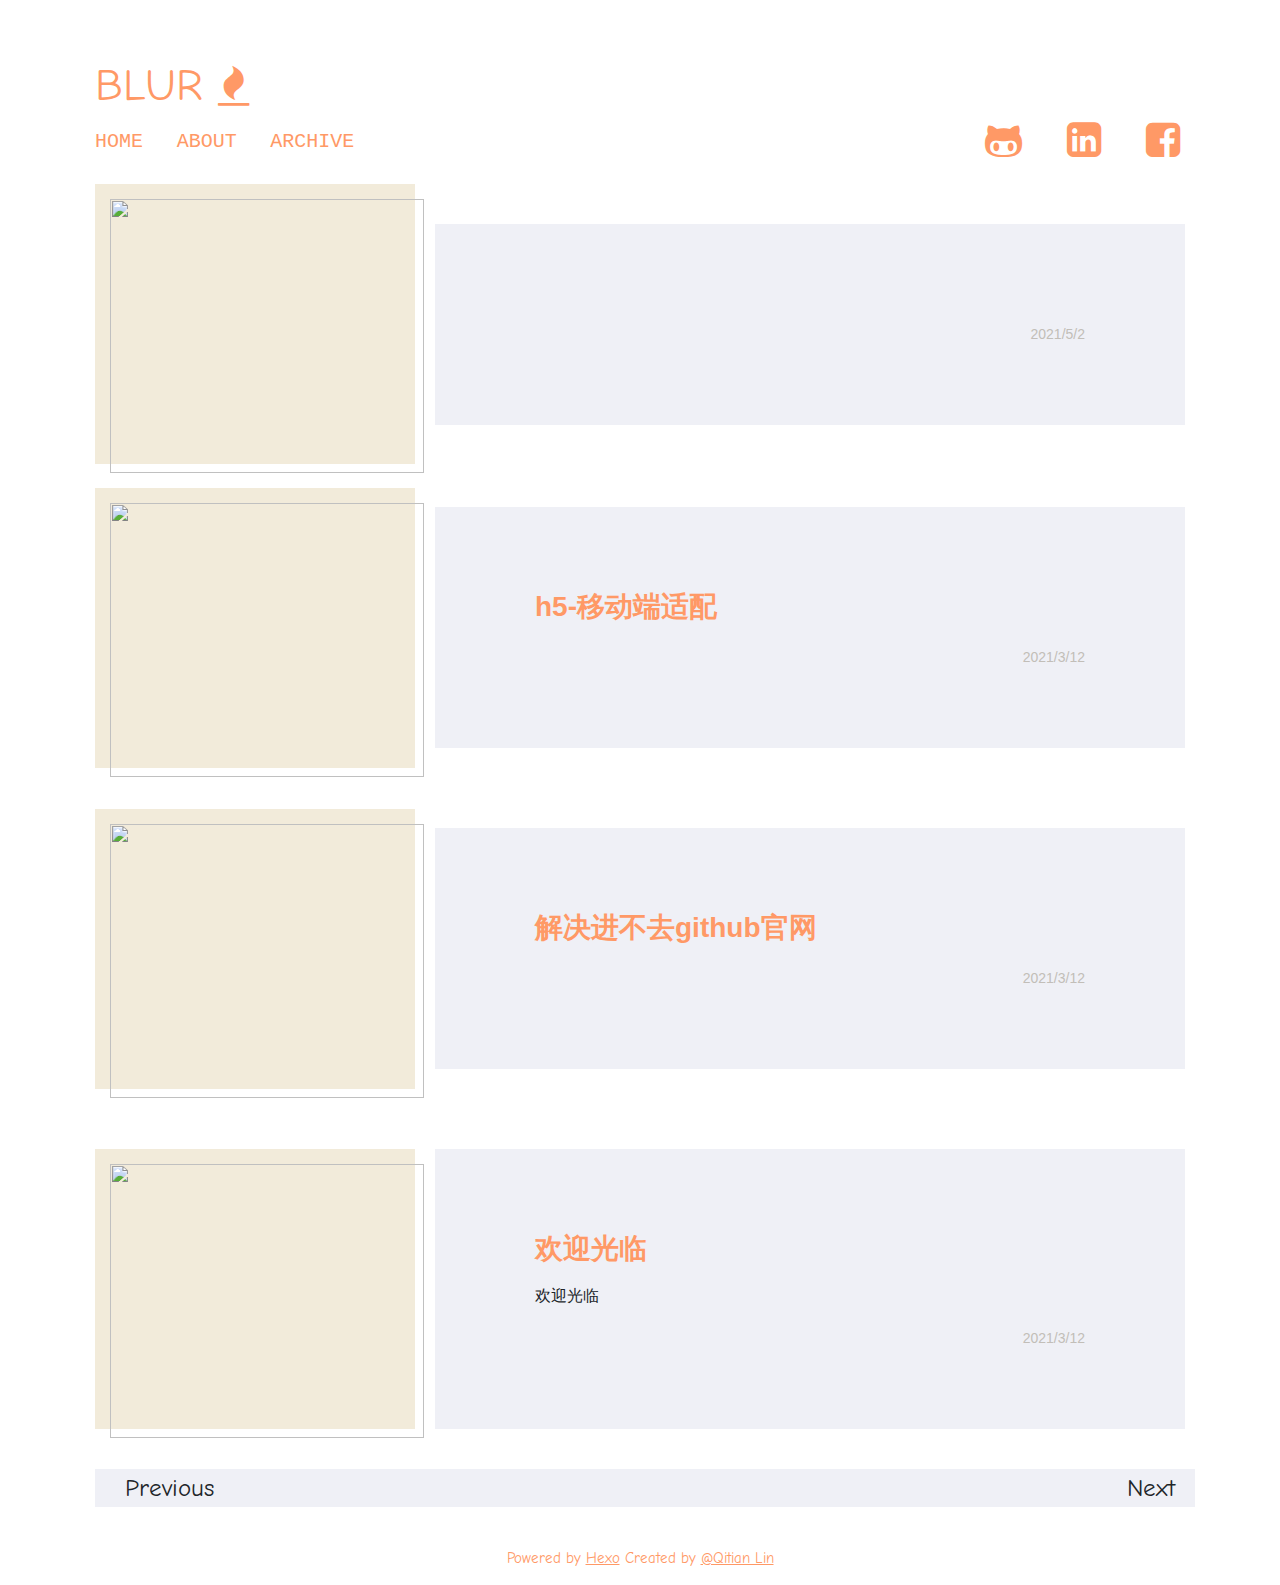
==== commit 2cc603da: "title" ====
--- a/index.html
+++ b/index.html
@@ -2,7 +2,7 @@
   <head>
     <meta charset="utf-8">
     <meta name="viewport" content="width=device-width, initial-scale=1, shrink-to-fit=no">
-    <title>blur</title>
+    <title>Gavin's blog</title>
     <link rel="stylesheet" href="https://stackpath.bootstrapcdn.com/bootstrap/4.4.1/css/bootstrap.min.css" integrity="sha384-Vkoo8x4CGsO3+Hhxv8T/Q5PaXtkKtu6ug5TOeNV6gBiFeWPGFN9MuhOf23Q9Ifjh" crossorigin="anonymous">
     <link href="https://fonts.googleapis.com/css2?family=Comic+Neue:ital,wght@0,700;1,700&display=swap" rel="stylesheet">
     <link href="https://stackpath.bootstrapcdn.com/font-awesome/4.7.0/css/font-awesome.min.css" rel="stylesheet" integrity="sha384-wvfXpqpZZVQGK6TAh5PVlGOfQNHSoD2xbE+QkPxCAFlNEevoEH3Sl0sibVcOQVnN" crossorigin="anonymous">
@@ -55,6 +55,28 @@
       <!-- <img src="css/test.jpg" alt="main-page-cover-image" class="img-fluid"> -->
 <!-- <hr class="hr-divide"> -->
 <div id="main-page">
+  
+    <div class="blog-excerpt">
+   
+    <div class="image-wrapper">
+       
+        <img src="https://images.unsplash.com/photo-1494548162494-384bba4ab999?ixlib=rb-1.2.1&ixid=eyJhcHBfaWQiOjEyMDd9&w=1000&q=80" alt="">
+       
+    </div>
+    <div class="excerpt-wrapper">
+      <a class="title" href="/2021/05/02/1234/">
+        
+      </a>
+      <section class="excerpt"></section>
+      <div class="date">
+        2021/5/2
+      </div>
+    </div>
+   
+</div>
+
+ 
+    <!-- <hr class="hr-divide"> -->
   
     <div class="blog-excerpt">
    
@@ -155,4 +177,4 @@
  
   </body>
 
-</html>+</html>
